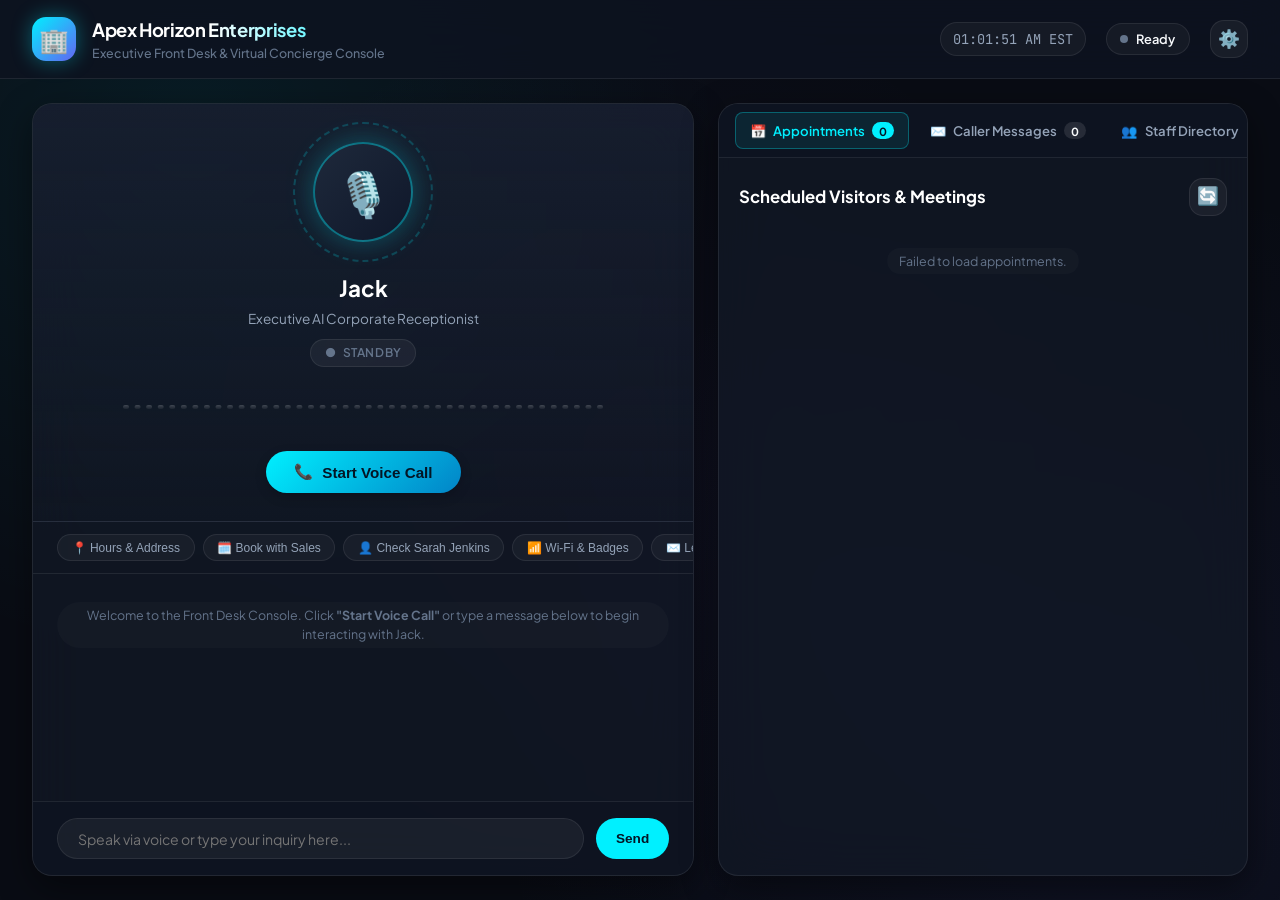
==== static/index.html @ b1a980ed "Updated Aria to Jack" ====
<!DOCTYPE html>
<html lang="en">

<head>
    <meta charset="UTF-8">
    <meta name="viewport" content="width=device-width, initial-scale=1.0">
    <title>Apex Horizon Enterprises — Corporate AI Voice Receptionist</title>
    <link rel="stylesheet" href="/static/css/styles.css">
</head>

<body>
    <!-- Header Navigation -->
    <header class="header-bar">
        <div class="brand-section">
            <div class="brand-logo">🏢</div>
            <div class="brand-text">
                <h1 id="companyHeaderTitle">Apex Horizon Enterprises</h1>
                <p>Executive Front Desk & Virtual Concierge Console</p>
            </div>
        </div>

        <div class="header-status-group">
            <div class="system-clock" id="systemClock">12:00:00 PM EST</div>
            <div class="connection-pill" id="connectionPill">
                <span class="status-dot"></span>
                <span id="connectionText">Ready</span>
            </div>
            <button class="btn-icon" id="openSettingsBtn" title="System Settings">⚙️</button>
        </div>
    </header>

    <!-- Main App Split Layout -->
    <main class="main-container">
        <!-- Left Column: Voice Reception Console -->
        <section class="glass-panel reception-console">
            <div class="console-hero" id="consoleHero">
                <div class="receptionist-avatar-container" id="avatarContainer">
                    <div class="avatar-ring"></div>
                    <div class="avatar-glow"></div>
                    <div class="receptionist-avatar" id="receptionistAvatar">🎙️</div>
                </div>

                <div class="receptionist-identity">
                    <h2 id="receptionistNameDisplay">Jack</h2>
                    <p id="receptionistRoleDisplay">Executive AI Corporate Receptionist</p>
                    <div class="live-badge idle" id="liveBadge">
                        <span>●</span> <span id="badgeText">Standby</span>
                    </div>
                </div>

                <!-- Waveform Canvas -->
                <div class="waveform-container">
                    <canvas id="waveformCanvas" width="480" height="48"></canvas>
                </div>

                <!-- Call Control Buttons -->
                <div class="call-actions-row">
                    <button class="btn-call btn-start-call" id="startCallBtn">
                        <span>📞</span> Start Voice Call
                    </button>
                    <button class="btn-call btn-end-call" id="endCallBtn">
                        <span>🔴</span> End Call
                    </button>
                    <button class="btn-mute" id="muteBtn">
                        <span id="muteIcon">🎤</span> <span id="muteLabel">Mute</span>
                    </button>
                </div>

                <!-- Active Tool Execution Banner -->
                <div class="active-tool-banner" id="activeToolBanner">
                    <div class="tool-spinner"></div>
                    <span id="toolBannerText">Executing tool...</span>
                </div>
            </div>

            <!-- Quick Suggestions Bar -->
            <div class="quick-prompts-bar">
                <button class="prompt-pill" data-prompt="What are your office hours and address?">📍 Hours &
                    Address</button>
                <button class="prompt-pill"
                    data-prompt="I would like to book an appointment with Enterprise Sales tomorrow.">🗓️ Book with
                    Sales</button>
                <button class="prompt-pill" data-prompt="Is Sarah Jenkins available to speak?">👤 Check Sarah
                    Jenkins</button>
                <button class="prompt-pill"
                    data-prompt="What is the guest Wi-Fi password and visitor check-in policy?">📶 Wi-Fi &
                    Badges</button>
                <button class="prompt-pill"
                    data-prompt="Please leave an urgent message for Michael Torres regarding invoice #981.">✉️ Leave
                    Message</button>
            </div>

            <!-- Live Dialogue Transcript Stream -->
            <div class="transcript-feed" id="transcriptFeed">
                <div class="system-notice">
                    Welcome to the Front Desk Console. Click <strong>"Start Voice Call"</strong> or type a message below
                    to begin interacting with Jack.
                </div>
            </div>

            <!-- Chat Input Fallback -->
            <div class="console-input-bar">
                <input type="text" id="chatInput" class="chat-input"
                    placeholder="Speak via voice or type your inquiry here..." autocomplete="off">
                <button class="btn-send" id="sendChatBtn">Send</button>
            </div>
        </section>

        <!-- Right Column: Front Desk Management Suite -->
        <section class="glass-panel office-suite">
            <!-- Suite Navigation Tabs -->
            <nav class="suite-tabs">
                <button class="tab-btn active" data-tab="appointmentsTab">
                    <span>📅</span> Appointments <span class="badge-count" id="apptCountBadge">0</span>
                </button>
                <button class="tab-btn" data-tab="messagesTab">
                    <span>✉️</span> Caller Messages <span class="badge-count" id="msgCountBadge">0</span>
                </button>
                <button class="tab-btn" data-tab="directoryTab">
                    <span>👥</span> Staff Directory
                </button>
                <button class="tab-btn" data-tab="faqTab">
                    <span>🏢</span> Office Info
                </button>
                <button class="tab-btn" data-tab="logsTab">
                    <span>📜</span> Call Logs
                </button>
            </nav>

            <!-- Suite Content Panes -->
            <div class="suite-content">
                <!-- Tab 1: Appointments -->
                <div class="tab-pane active" id="appointmentsTab">
                    <div class="pane-header">
                        <h3>Scheduled Visitors & Meetings</h3>
                        <button class="btn-icon" id="refreshApptsBtn" title="Refresh Appointments">🔄</button>
                    </div>
                    <div class="card-list" id="appointmentsList">
                        <div class="system-notice">Loading upcoming appointments...</div>
                    </div>
                </div>

                <!-- Tab 2: Messages & Inquiries -->
                <div class="tab-pane" id="messagesTab">
                    <div class="pane-header">
                        <h3>Visitor Messages & Voicemails</h3>
                        <button class="btn-icon" id="refreshMsgsBtn" title="Refresh Messages">🔄</button>
                    </div>
                    <div class="card-list" id="messagesList">
                        <div class="system-notice">Loading messages...</div>
                    </div>
                </div>

                <!-- Tab 3: Staff Directory -->
                <div class="tab-pane" id="directoryTab">
                    <div class="pane-header">
                        <h3>Staff Directory</h3>
                        <div class="search-input-wrapper">
                            <span class="search-icon">🔍</span>
                            <input type="text" id="directorySearchInput" class="search-input"
                                placeholder="Search by name, department, or title...">
                        </div>
                    </div>
                    <div class="card-list" id="directoryList">
                        <div class="system-notice">Loading directory...</div>
                    </div>
                </div>

                <!-- Tab 4: Office FAQs & Knowledge -->
                <div class="tab-pane" id="faqTab">
                    <div class="pane-header">
                        <h3>Corporate Knowledge & Policies</h3>
                    </div>
                    <div class="card-list" id="faqList">
                        <div class="system-notice">Loading company knowledge...</div>
                    </div>
                </div>

                <!-- Tab 5: Call Logs -->
                <div class="tab-pane" id="logsTab">
                    <div class="pane-header">
                        <h3>Reception Call History</h3>
                        <button class="btn-icon" id="refreshLogsBtn" title="Refresh Logs">🔄</button>
                    </div>
                    <div class="card-list" id="logsList">
                        <div class="system-notice">No recorded calls yet.</div>
                    </div>
                </div>
            </div>
        </section>
    </main>

    <!-- Settings Modal -->
    <div class="modal-overlay" id="settingsModal">
        <div class="modal-card">
            <div class="modal-header">
                <h3>System & Voice Settings</h3>
                <button class="btn-icon" id="closeSettingsBtn">✕</button>
            </div>
            <div class="modal-body">
                <div class="form-group">
                    <label for="apiKeyInput">Google Gemini API Key</label>
                    <input type="password" id="apiKeyInput" class="form-input"
                        placeholder="Enter your Gemini API key (AIza...)">
                    <p class="form-help">Required for Live Audio & Speech intelligence. Key can also be set in
                        <code>.env</code>.</p>
                </div>

                <div class="form-group">
                    <label for="voiceSelect">Receptionist Voice Persona</label>
                    <select id="voiceSelect" class="form-select">
                        <option value="Aoede">Aoede (Warm, Sophisticated, Poised - Female)</option>
                        <option value="Puck">Puck (Energetic, Friendly, Bright - Male)</option>
                        <option value="Charon">Charon (Calm, Professional, Deep - Male)</option>
                        <option value="Fenrir">Fenrir (Authoritative, Crisp - Male)</option>
                        <option value="Kore">Kore (Gentle, Courteous - Female)</option>
                    </select>
                </div>

                <div class="form-group">
                    <label for="liveModelDisplay">Live API Model</label>
                    <input type="text" id="liveModelDisplay" class="form-input" value="gemini-3.1-flash-live-preview"
                        disabled>
                </div>

                <div class="form-group">
                    <label for="customWsUrlInput">Live WebSocket Audio Backend (Optional)</label>
                    <input type="text" id="customWsUrlInput" class="form-input"
                        placeholder="e.g. wss://your-backend.railway.app/ws/live">
                    <p class="form-help">Optional for Vercel: Provide an external WebSocket URL for full PCM audio
                        streaming, or leave empty for built-in Browser Voice Assistant mode.</p>
                </div>
            </div>
            <div class="modal-footer">
                <button class="btn-secondary" id="cancelSettingsBtn">Cancel</button>
                <button class="btn-primary" id="saveSettingsBtn">Save Settings</button>
            </div>
        </div>
    </div>

    <!-- Toast Notifications -->
    <div class="toast-container" id="toastContainer"></div>

    <!-- Scripts -->
    <script src="/static/js/audio-player.js"></script>
    <script src="/static/js/audio-processor.js"></script>
    <script src="/static/js/app.js"></script>
</body>

</html>
---- static/css/styles.css ----
/* ==========================================================================
   Apex Corporate AI Receptionist - Luxury Executive Design System
   ========================================================================== */

@import url('https://fonts.googleapis.com/css2?family=Plus+Jakarta+Sans:wght@300;400;500;600;700;800&family=JetBrains+Mono:wght@400;500&display=swap');

:root {
    --bg-dark: #090c14;
    --bg-panel: rgba(18, 24, 38, 0.75);
    --bg-panel-solid: #121826;
    --bg-card: rgba(28, 36, 56, 0.55);
    --bg-card-hover: rgba(36, 47, 72, 0.8);
    --border-subtle: rgba(255, 255, 255, 0.08);
    --border-accent: rgba(0, 240, 255, 0.3);
    
    --primary: #00f0ff;
    --primary-glow: rgba(0, 240, 255, 0.35);
    --accent-indigo: #6366f1;
    --accent-violet: #8b5cf6;
    --accent-emerald: #10b981;
    --accent-amber: #f59e0b;
    --accent-rose: #f43f5e;
    
    --text-primary: #f8fafc;
    --text-secondary: #94a3b8;
    --text-muted: #64748b;

    --font-main: 'Plus Jakarta Sans', -apple-system, BlinkMacSystemFont, sans-serif;
    --font-mono: 'JetBrains Mono', monospace;

    --radius-sm: 8px;
    --radius-md: 14px;
    --radius-lg: 20px;
    --radius-full: 9999px;

    --shadow-sm: 0 4px 12px rgba(0, 0, 0, 0.2);
    --shadow-lg: 0 12px 36px rgba(0, 0, 0, 0.45);
    --shadow-glow: 0 0 30px rgba(0, 240, 255, 0.2);
}

*, *::before, *::after {
    box-sizing: border-box;
    margin: 0;
    padding: 0;
}

body {
    font-family: var(--font-main);
    background-color: var(--bg-dark);
    background-image: 
        radial-gradient(circle at 15% 15%, rgba(0, 240, 255, 0.07) 0%, transparent 40%),
        radial-gradient(circle at 85% 85%, rgba(99, 102, 241, 0.07) 0%, transparent 45%),
        radial-gradient(circle at 50% 50%, rgba(139, 92, 246, 0.04) 0%, transparent 60%);
    background-attachment: fixed;
    color: var(--text-primary);
    min-height: 100vh;
    display: flex;
    flex-direction: column;
    overflow-x: hidden;
    line-height: 1.5;
}

/* Scrollbars */
::-webkit-scrollbar {
    width: 6px;
    height: 6px;
}
::-webkit-scrollbar-track {
    background: transparent;
}
::-webkit-scrollbar-thumb {
    background: rgba(255, 255, 255, 0.15);
    border-radius: var(--radius-full);
}
::-webkit-scrollbar-thumb:hover {
    background: rgba(255, 255, 255, 0.3);
}

/* ==========================================================================
   Header Navigation Bar
   ========================================================================== */
.header-bar {
    display: flex;
    justify-content: space-between;
    align-items: center;
    padding: 1rem 2rem;
    background: rgba(14, 19, 32, 0.85);
    backdrop-filter: blur(20px);
    -webkit-backdrop-filter: blur(20px);
    border-bottom: 1px solid var(--border-subtle);
    position: sticky;
    top: 0;
    z-index: 100;
}

.brand-section {
    display: flex;
    align-items: center;
    gap: 1rem;
}

.brand-logo {
    width: 44px;
    height: 44px;
    background: linear-gradient(135deg, #00f0ff 0%, #6366f1 100%);
    border-radius: var(--radius-md);
    display: flex;
    align-items: center;
    justify-content: center;
    font-size: 1.5rem;
    box-shadow: 0 0 20px var(--primary-glow);
}

.brand-text h1 {
    font-size: 1.15rem;
    font-weight: 700;
    letter-spacing: -0.02em;
    background: linear-gradient(90deg, #ffffff 40%, var(--primary) 100%);
    -webkit-background-clip: text;
    -webkit-text-fill-color: transparent;
}

.brand-text p {
    font-size: 0.78rem;
    color: var(--text-muted);
    font-weight: 500;
}

.header-status-group {
    display: flex;
    align-items: center;
    gap: 1.25rem;
}

.system-clock {
    font-family: var(--font-mono);
    font-size: 0.85rem;
    color: var(--text-secondary);
    background: rgba(255, 255, 255, 0.04);
    padding: 0.35rem 0.75rem;
    border-radius: var(--radius-full);
    border: 1px solid var(--border-subtle);
}

.connection-pill {
    display: flex;
    align-items: center;
    gap: 0.5rem;
    font-size: 0.8rem;
    font-weight: 600;
    padding: 0.35rem 0.85rem;
    border-radius: var(--radius-full);
    background: rgba(255, 255, 255, 0.04);
    border: 1px solid var(--border-subtle);
    transition: all 0.3s ease;
}

.connection-pill .status-dot {
    width: 8px;
    height: 8px;
    border-radius: 50%;
    background: var(--text-muted);
}

.connection-pill.online .status-dot {
    background: var(--accent-emerald);
    box-shadow: 0 0 10px var(--accent-emerald);
}

.connection-pill.live-active .status-dot {
    background: var(--primary);
    box-shadow: 0 0 12px var(--primary);
    animation: pulseGlow 1.5s infinite;
}

@keyframes pulseGlow {
    0%, 100% { transform: scale(1); opacity: 1; }
    50% { transform: scale(1.3); opacity: 0.7; }
}

.btn-icon {
    background: rgba(255, 255, 255, 0.05);
    border: 1px solid var(--border-subtle);
    color: var(--text-secondary);
    width: 38px;
    height: 38px;
    border-radius: var(--radius-md);
    cursor: pointer;
    display: flex;
    align-items: center;
    justify-content: center;
    font-size: 1.1rem;
    transition: all 0.2s ease;
}

.btn-icon:hover {
    color: var(--text-primary);
    background: rgba(255, 255, 255, 0.1);
    border-color: var(--primary);
    transform: translateY(-1px);
}

/* ==========================================================================
   Main App Layout
   ========================================================================== */
.main-container {
    flex: 1;
    display: grid;
    grid-template-columns: 1.25fr 1fr;
    gap: 1.5rem;
    padding: 1.5rem 2rem;
    max-width: 1700px;
    margin: 0 auto;
    width: 100%;
    height: calc(100vh - 80px);
}

/* Glass Panels */
.glass-panel {
    background: var(--bg-panel);
    backdrop-filter: blur(24px);
    -webkit-backdrop-filter: blur(24px);
    border: 1px solid var(--border-subtle);
    border-radius: var(--radius-lg);
    display: flex;
    flex-direction: column;
    overflow: hidden;
    box-shadow: var(--shadow-lg);
}

/* ==========================================================================
   Left Console: Voice Hub & Transcript
   ========================================================================== */
.reception-console {
    display: flex;
    flex-direction: column;
    height: 100%;
}

.console-hero {
    padding: 1.75rem 2rem;
    background: linear-gradient(180deg, rgba(28, 36, 56, 0.5) 0%, transparent 100%);
    border-bottom: 1px solid var(--border-subtle);
    display: flex;
    flex-direction: column;
    align-items: center;
    position: relative;
}

/* Receptionist Orb & Wave Visualizer */
.receptionist-avatar-container {
    position: relative;
    width: 120px;
    height: 120px;
    margin-bottom: 1.25rem;
    display: flex;
    align-items: center;
    justify-content: center;
}

.avatar-ring {
    position: absolute;
    inset: -10px;
    border-radius: 50%;
    border: 2px dashed rgba(0, 240, 255, 0.2);
    animation: rotateSlow 25s linear infinite;
    pointer-events: none;
}

.avatar-glow {
    position: absolute;
    inset: -4px;
    border-radius: 50%;
    background: radial-gradient(circle, var(--primary-glow) 0%, transparent 70%);
    filter: blur(8px);
    opacity: 0.5;
    transition: all 0.3s ease;
}

.receptionist-avatar {
    width: 100px;
    height: 100px;
    border-radius: 50%;
    background: linear-gradient(135deg, #1e293b 0%, #0f172a 100%);
    border: 2px solid rgba(0, 240, 255, 0.4);
    display: flex;
    align-items: center;
    justify-content: center;
    font-size: 2.75rem;
    box-shadow: var(--shadow-glow);
    z-index: 2;
    transition: transform 0.3s ease;
}

.active-call .receptionist-avatar {
    border-color: var(--primary);
    box-shadow: 0 0 35px var(--primary-glow);
    animation: orbPulse 2s ease-in-out infinite;
}

@keyframes rotateSlow {
    from { transform: rotate(0deg); }
    to { transform: rotate(360deg); }
}

@keyframes orbPulse {
    0%, 100% { transform: scale(1); }
    50% { transform: scale(1.04); }
}

.receptionist-identity {
    text-align: center;
}

.receptionist-identity h2 {
    font-size: 1.4rem;
    font-weight: 700;
    color: #fff;
    margin-bottom: 0.2rem;
}

.receptionist-identity p {
    font-size: 0.85rem;
    color: var(--text-secondary);
}

.live-badge {
    margin-top: 0.6rem;
    display: inline-flex;
    align-items: center;
    gap: 0.4rem;
    padding: 0.25rem 0.85rem;
    border-radius: var(--radius-full);
    font-size: 0.75rem;
    font-weight: 600;
    text-transform: uppercase;
    letter-spacing: 0.05em;
    background: rgba(255, 255, 255, 0.05);
    border: 1px solid var(--border-subtle);
}

.live-badge.idle { color: var(--text-muted); }
.live-badge.listening { color: var(--primary); border-color: var(--border-accent); background: rgba(0, 240, 255, 0.08); }
.live-badge.speaking { color: var(--accent-emerald); border-color: rgba(16, 185, 129, 0.4); background: rgba(16, 185, 129, 0.08); }
.live-badge.processing { color: var(--accent-amber); border-color: rgba(245, 158, 11, 0.4); background: rgba(245, 158, 11, 0.08); }

/* Waveform Canvas */
.waveform-container {
    width: 100%;
    max-width: 480px;
    height: 48px;
    margin-top: 1rem;
    display: flex;
    align-items: center;
    justify-content: center;
}

#waveformCanvas {
    width: 100%;
    height: 100%;
    border-radius: var(--radius-sm);
}

/* Call Control Buttons */
.call-actions-row {
    display: flex;
    align-items: center;
    gap: 1rem;
    margin-top: 1.25rem;
}

.btn-call {
    display: flex;
    align-items: center;
    gap: 0.6rem;
    padding: 0.75rem 1.75rem;
    border-radius: var(--radius-full);
    font-size: 0.95rem;
    font-weight: 600;
    cursor: pointer;
    border: none;
    transition: all 0.25s cubic-bezier(0.4, 0, 0.2, 1);
    box-shadow: var(--shadow-sm);
}

.btn-start-call {
    background: linear-gradient(135deg, #00f0ff 0%, #0284c7 100%);
    color: #031525;
}

.btn-start-call:hover {
    box-shadow: 0 0 25px rgba(0, 240, 255, 0.6);
    transform: translateY(-2px);
}

.btn-end-call {
    background: linear-gradient(135deg, #f43f5e 0%, #be123c 100%);
    color: #fff;
    display: none;
}

.btn-end-call:hover {
    box-shadow: 0 0 25px rgba(244, 63, 94, 0.6);
    transform: translateY(-2px);
}

.btn-mute {
    background: rgba(255, 255, 255, 0.08);
    color: var(--text-secondary);
    border: 1px solid var(--border-subtle);
    padding: 0.75rem 1.25rem;
    border-radius: var(--radius-full);
    font-size: 0.9rem;
    font-weight: 500;
    cursor: pointer;
    display: none;
    align-items: center;
    gap: 0.5rem;
    transition: all 0.2s ease;
}

.btn-mute:hover {
    background: rgba(255, 255, 255, 0.15);
    color: var(--text-primary);
}

.btn-mute.muted {
    background: rgba(244, 63, 94, 0.2);
    border-color: var(--accent-rose);
    color: var(--accent-rose);
}

/* Tool execution banner */
.active-tool-banner {
    width: 100%;
    margin-top: 1rem;
    padding: 0.5rem 1rem;
    background: rgba(99, 102, 241, 0.15);
    border: 1px solid rgba(99, 102, 241, 0.35);
    border-radius: var(--radius-md);
    display: none;
    align-items: center;
    gap: 0.6rem;
    font-size: 0.82rem;
    color: #c7d2fe;
    animation: fadeIn 0.3s ease;
}

.tool-spinner {
    width: 14px;
    height: 14px;
    border: 2px solid rgba(255, 255, 255, 0.2);
    border-top-color: #00f0ff;
    border-radius: 50%;
    animation: spin 0.8s linear infinite;
}

@keyframes spin {
    to { transform: rotate(360deg); }
}

/* Quick prompt suggestions */
.quick-prompts-bar {
    display: flex;
    gap: 0.5rem;
    overflow-x: auto;
    padding: 0.75rem 1.5rem;
    border-bottom: 1px solid var(--border-subtle);
    scrollbar-width: none;
}
.quick-prompts-bar::-webkit-scrollbar { display: none; }

.prompt-pill {
    white-space: nowrap;
    font-size: 0.75rem;
    font-weight: 500;
    background: rgba(255, 255, 255, 0.04);
    border: 1px solid var(--border-subtle);
    color: var(--text-secondary);
    padding: 0.35rem 0.85rem;
    border-radius: var(--radius-full);
    cursor: pointer;
    transition: all 0.2s ease;
}

.prompt-pill:hover {
    background: rgba(0, 240, 255, 0.1);
    color: var(--primary);
    border-color: var(--border-accent);
}

/* ==========================================================================
   Live Transcript Stream
   ========================================================================== */
.transcript-feed {
    flex: 1;
    overflow-y: auto;
    padding: 1.25rem 1.5rem;
    display: flex;
    flex-direction: column;
    gap: 1rem;
}

.transcript-message {
    display: flex;
    gap: 0.85rem;
    max-width: 85%;
    animation: fadeInMessage 0.25s ease forwards;
}

@keyframes fadeInMessage {
    from { opacity: 0; transform: translateY(6px); }
    to { opacity: 1; transform: translateY(0); }
}

.transcript-message.user {
    align-self: flex-end;
    flex-direction: row-reverse;
}

.transcript-message.model {
    align-self: flex-start;
}

.message-avatar {
    width: 32px;
    height: 32px;
    border-radius: 50%;
    display: flex;
    align-items: center;
    justify-content: center;
    font-size: 0.95rem;
    flex-shrink: 0;
}

.transcript-message.user .message-avatar {
    background: linear-gradient(135deg, #38bdf8 0%, #0284c7 100%);
    color: #fff;
}

.transcript-message.model .message-avatar {
    background: linear-gradient(135deg, #00f0ff 0%, #6366f1 100%);
    color: #031525;
}

.message-bubble {
    padding: 0.75rem 1.1rem;
    border-radius: var(--radius-md);
    font-size: 0.88rem;
    line-height: 1.5;
}

.transcript-message.user .message-bubble {
    background: #0284c7;
    color: #fff;
    border-bottom-right-radius: 4px;
}

.transcript-message.model .message-bubble {
    background: rgba(30, 41, 59, 0.8);
    border: 1px solid var(--border-subtle);
    color: var(--text-primary);
    border-bottom-left-radius: 4px;
}

.system-notice {
    text-align: center;
    font-size: 0.78rem;
    color: var(--text-muted);
    margin: 0.5rem 0;
    padding: 0.25rem 0.75rem;
    background: rgba(255, 255, 255, 0.02);
    border-radius: var(--radius-full);
    align-self: center;
}

/* Chat Input Bar at Bottom */
.console-input-bar {
    padding: 1rem 1.5rem;
    border-top: 1px solid var(--border-subtle);
    display: flex;
    gap: 0.75rem;
    background: rgba(14, 19, 32, 0.6);
}

.chat-input {
    flex: 1;
    background: rgba(255, 255, 255, 0.05);
    border: 1px solid var(--border-subtle);
    border-radius: var(--radius-full);
    padding: 0.65rem 1.25rem;
    font-family: var(--font-main);
    font-size: 0.88rem;
    color: var(--text-primary);
    outline: none;
    transition: border-color 0.2s ease;
}

.chat-input:focus {
    border-color: var(--primary);
}

.btn-send {
    background: var(--primary);
    color: #031525;
    border: none;
    border-radius: var(--radius-full);
    padding: 0 1.25rem;
    font-weight: 600;
    font-size: 0.85rem;
    cursor: pointer;
    transition: all 0.2s ease;
}

.btn-send:hover {
    background: #38bdf8;
    box-shadow: 0 0 15px var(--primary-glow);
}

/* ==========================================================================
   Right Panel: Executive Front Desk Suite
   ========================================================================== */
.office-suite {
    display: flex;
    flex-direction: column;
    height: 100%;
}

/* Tabs Bar */
.suite-tabs {
    display: flex;
    align-items: center;
    padding: 0.5rem 1rem;
    background: rgba(14, 19, 32, 0.75);
    border-bottom: 1px solid var(--border-subtle);
    gap: 0.4rem;
    overflow-x: auto;
    scrollbar-width: none;
}
.suite-tabs::-webkit-scrollbar { display: none; }

.tab-btn {
    background: transparent;
    border: none;
    color: var(--text-secondary);
    padding: 0.6rem 0.9rem;
    font-family: var(--font-main);
    font-size: 0.82rem;
    font-weight: 600;
    cursor: pointer;
    border-radius: var(--radius-sm);
    display: flex;
    align-items: center;
    gap: 0.45rem;
    transition: all 0.2s ease;
    white-space: nowrap;
}

.tab-btn:hover {
    color: var(--text-primary);
    background: rgba(255, 255, 255, 0.04);
}

.tab-btn.active {
    color: var(--primary);
    background: rgba(0, 240, 255, 0.08);
    box-shadow: inset 0 0 0 1px var(--border-accent);
}

.badge-count {
    background: rgba(255, 255, 255, 0.1);
    color: var(--text-primary);
    font-size: 0.7rem;
    padding: 0.1rem 0.45rem;
    border-radius: var(--radius-full);
    font-weight: 700;
}

.tab-btn.active .badge-count {
    background: var(--primary);
    color: #031525;
}

/* Tab Content Areas */
.suite-content {
    flex: 1;
    overflow-y: auto;
    padding: 1.25rem;
}

.tab-pane {
    display: none;
    flex-direction: column;
    gap: 1rem;
    animation: fadeIn 0.2s ease;
}

.tab-pane.active {
    display: flex;
}

@keyframes fadeIn {
    from { opacity: 0; }
    to { opacity: 1; }
}

/* Pane Headers */
.pane-header {
    display: flex;
    justify-content: space-between;
    align-items: center;
    margin-bottom: 0.5rem;
}

.pane-header h3 {
    font-size: 1.05rem;
    font-weight: 700;
    color: #fff;
}

/* Search Box */
.search-input-wrapper {
    position: relative;
    width: 100%;
}

.search-input {
    width: 100%;
    background: rgba(255, 255, 255, 0.04);
    border: 1px solid var(--border-subtle);
    border-radius: var(--radius-md);
    padding: 0.65rem 1rem 0.65rem 2.5rem;
    font-family: var(--font-main);
    font-size: 0.85rem;
    color: var(--text-primary);
    outline: none;
    transition: all 0.2s ease;
}

.search-input:focus {
    border-color: var(--primary);
    background: rgba(255, 255, 255, 0.07);
}

.search-icon {
    position: absolute;
    left: 0.9rem;
    top: 50%;
    transform: translateY(-50%);
    color: var(--text-muted);
    font-size: 0.9rem;
}

/* Card Lists */
.card-list {
    display: flex;
    flex-direction: column;
    gap: 0.75rem;
}

/* Appointment Card */
.appointment-card {
    background: var(--bg-card);
    border: 1px solid var(--border-subtle);
    border-radius: var(--radius-md);
    padding: 1rem;
    display: flex;
    flex-direction: column;
    gap: 0.6rem;
    transition: all 0.2s ease;
}

.appointment-card:hover {
    border-color: var(--border-accent);
    background: var(--bg-card-hover);
    transform: translateY(-1px);
}

.appointment-header {
    display: flex;
    justify-content: space-between;
    align-items: flex-start;
}

.appointment-visitor {
    font-weight: 700;
    font-size: 0.95rem;
    color: #fff;
}

.appointment-time {
    font-family: var(--font-mono);
    font-size: 0.8rem;
    color: var(--primary);
    background: rgba(0, 240, 255, 0.08);
    padding: 0.2rem 0.5rem;
    border-radius: var(--radius-sm);
    font-weight: 600;
}

.appointment-details {
    font-size: 0.82rem;
    color: var(--text-secondary);
}

.appointment-purpose {
    font-size: 0.8rem;
    color: var(--text-muted);
    font-style: italic;
}

.appointment-footer {
    display: flex;
    justify-content: space-between;
    align-items: center;
    border-top: 1px solid var(--border-subtle);
    padding-top: 0.5rem;
    margin-top: 0.2rem;
}

.badge-status {
    font-size: 0.72rem;
    font-weight: 600;
    padding: 0.15rem 0.5rem;
    border-radius: var(--radius-full);
}

.badge-status.confirmed {
    background: rgba(16, 185, 129, 0.15);
    color: var(--accent-emerald);
}

.badge-status.cancelled {
    background: rgba(244, 63, 94, 0.15);
    color: var(--accent-rose);
}

.btn-cancel-appt {
    background: transparent;
    border: none;
    color: var(--accent-rose);
    font-size: 0.75rem;
    cursor: pointer;
    font-weight: 500;
}
.btn-cancel-appt:hover {
    text-decoration: underline;
}

/* Message Card */
.message-card {
    background: var(--bg-card);
    border: 1px solid var(--border-subtle);
    border-radius: var(--radius-md);
    padding: 1rem;
    display: flex;
    flex-direction: column;
    gap: 0.5rem;
    transition: all 0.2s ease;
}

.message-card.unread {
    border-left: 3px solid var(--primary);
}

.message-card.urgent {
    border-left: 3px solid var(--accent-rose);
}

.message-header {
    display: flex;
    justify-content: space-between;
    align-items: center;
}

.message-caller {
    font-weight: 700;
    font-size: 0.92rem;
    color: #fff;
}

.message-recipient {
    font-size: 0.8rem;
    color: var(--primary);
    font-weight: 600;
}

.message-content {
    font-size: 0.85rem;
    color: var(--text-secondary);
    line-height: 1.4;
}

.message-footer {
    display: flex;
    justify-content: space-between;
    align-items: center;
    font-size: 0.75rem;
    color: var(--text-muted);
}

/* Staff Directory Card */
.staff-card {
    background: var(--bg-card);
    border: 1px solid var(--border-subtle);
    border-radius: var(--radius-md);
    padding: 0.9rem;
    display: flex;
    align-items: center;
    justify-content: space-between;
    gap: 0.8rem;
    transition: all 0.2s ease;
}

.staff-card:hover {
    background: var(--bg-card-hover);
    border-color: var(--border-accent);
}

.staff-info h4 {
    font-size: 0.92rem;
    font-weight: 700;
    color: #fff;
}

.staff-info p {
    font-size: 0.78rem;
    color: var(--text-secondary);
}

.staff-contact {
    display: flex;
    flex-direction: column;
    align-items: flex-end;
    gap: 0.25rem;
}

.staff-ext {
    font-family: var(--font-mono);
    font-size: 0.78rem;
    color: var(--primary);
}

.status-badge {
    font-size: 0.72rem;
    font-weight: 600;
    padding: 0.15rem 0.5rem;
    border-radius: var(--radius-full);
}

.status-badge.available {
    background: rgba(16, 185, 129, 0.15);
    color: var(--accent-emerald);
}

.status-badge.meeting {
    background: rgba(245, 158, 11, 0.15);
    color: var(--accent-amber);
}

.status-badge.away {
    background: rgba(244, 63, 94, 0.15);
    color: var(--accent-rose);
}

/* FAQ Item */
.faq-item {
    background: var(--bg-card);
    border: 1px solid var(--border-subtle);
    border-radius: var(--radius-md);
    padding: 0.9rem 1rem;
    margin-bottom: 0.5rem;
}

.faq-title {
    font-size: 0.9rem;
    font-weight: 700;
    color: var(--primary);
    margin-bottom: 0.35rem;
}

.faq-content {
    font-size: 0.82rem;
    color: var(--text-secondary);
    line-height: 1.45;
}

/* ==========================================================================
   Modal Dialog
   ========================================================================== */
.modal-overlay {
    position: fixed;
    inset: 0;
    background: rgba(5, 8, 15, 0.8);
    backdrop-filter: blur(12px);
    display: none;
    align-items: center;
    justify-content: center;
    z-index: 1000;
    padding: 1rem;
}

.modal-overlay.active {
    display: flex;
}

.modal-card {
    background: var(--bg-panel-solid);
    border: 1px solid var(--border-accent);
    border-radius: var(--radius-lg);
    width: 100%;
    max-width: 520px;
    box-shadow: 0 20px 50px rgba(0, 0, 0, 0.8);
    overflow: hidden;
    animation: modalPop 0.25s cubic-bezier(0.4, 0, 0.2, 1);
}

@keyframes modalPop {
    from { opacity: 0; transform: scale(0.95); }
    to { opacity: 1; transform: scale(1); }
}

.modal-header {
    display: flex;
    justify-content: space-between;
    align-items: center;
    padding: 1.25rem 1.5rem;
    border-bottom: 1px solid var(--border-subtle);
}

.modal-header h3 {
    font-size: 1.1rem;
    font-weight: 700;
    color: #fff;
}

.modal-body {
    padding: 1.5rem;
    display: flex;
    flex-direction: column;
    gap: 1.25rem;
}

.form-group {
    display: flex;
    flex-direction: column;
    gap: 0.5rem;
}

.form-group label {
    font-size: 0.82rem;
    font-weight: 600;
    color: var(--text-secondary);
}

.form-input, .form-select {
    background: rgba(255, 255, 255, 0.05);
    border: 1px solid var(--border-subtle);
    border-radius: var(--radius-sm);
    padding: 0.65rem 0.9rem;
    font-family: var(--font-main);
    font-size: 0.88rem;
    color: var(--text-primary);
    outline: none;
}

.form-input:focus, .form-select:focus {
    border-color: var(--primary);
}

.form-help {
    font-size: 0.75rem;
    color: var(--text-muted);
}

.modal-footer {
    display: flex;
    justify-content: flex-end;
    gap: 0.75rem;
    padding: 1rem 1.5rem;
    border-top: 1px solid var(--border-subtle);
    background: rgba(0, 0, 0, 0.2);
}

.btn-secondary {
    background: transparent;
    border: 1px solid var(--border-subtle);
    color: var(--text-secondary);
    padding: 0.6rem 1.2rem;
    border-radius: var(--radius-sm);
    font-size: 0.85rem;
    cursor: pointer;
}

.btn-primary {
    background: var(--primary);
    color: #031525;
    border: none;
    padding: 0.6rem 1.4rem;
    border-radius: var(--radius-sm);
    font-size: 0.85rem;
    font-weight: 600;
    cursor: pointer;
}

/* Toast Notifications */
.toast-container {
    position: fixed;
    bottom: 2rem;
    right: 2rem;
    display: flex;
    flex-direction: column;
    gap: 0.5rem;
    z-index: 2000;
}

.toast {
    background: var(--bg-panel-solid);
    border: 1px solid var(--border-accent);
    color: #fff;
    padding: 0.75rem 1.25rem;
    border-radius: var(--radius-md);
    box-shadow: var(--shadow-lg);
    font-size: 0.85rem;
    display: flex;
    align-items: center;
    gap: 0.6rem;
    animation: toastIn 0.2s ease forwards;
}

@keyframes toastIn {
    from { opacity: 0; transform: translateY(10px); }
    to { opacity: 1; transform: translateY(0); }
}

/* Responsive adjustments */
@media (max-width: 1080px) {
    .main-container {
        grid-template-columns: 1fr;
        height: auto;
    }
    .reception-console {
        min-height: 600px;
    }
    .office-suite {
        min-height: 500px;
    }
}
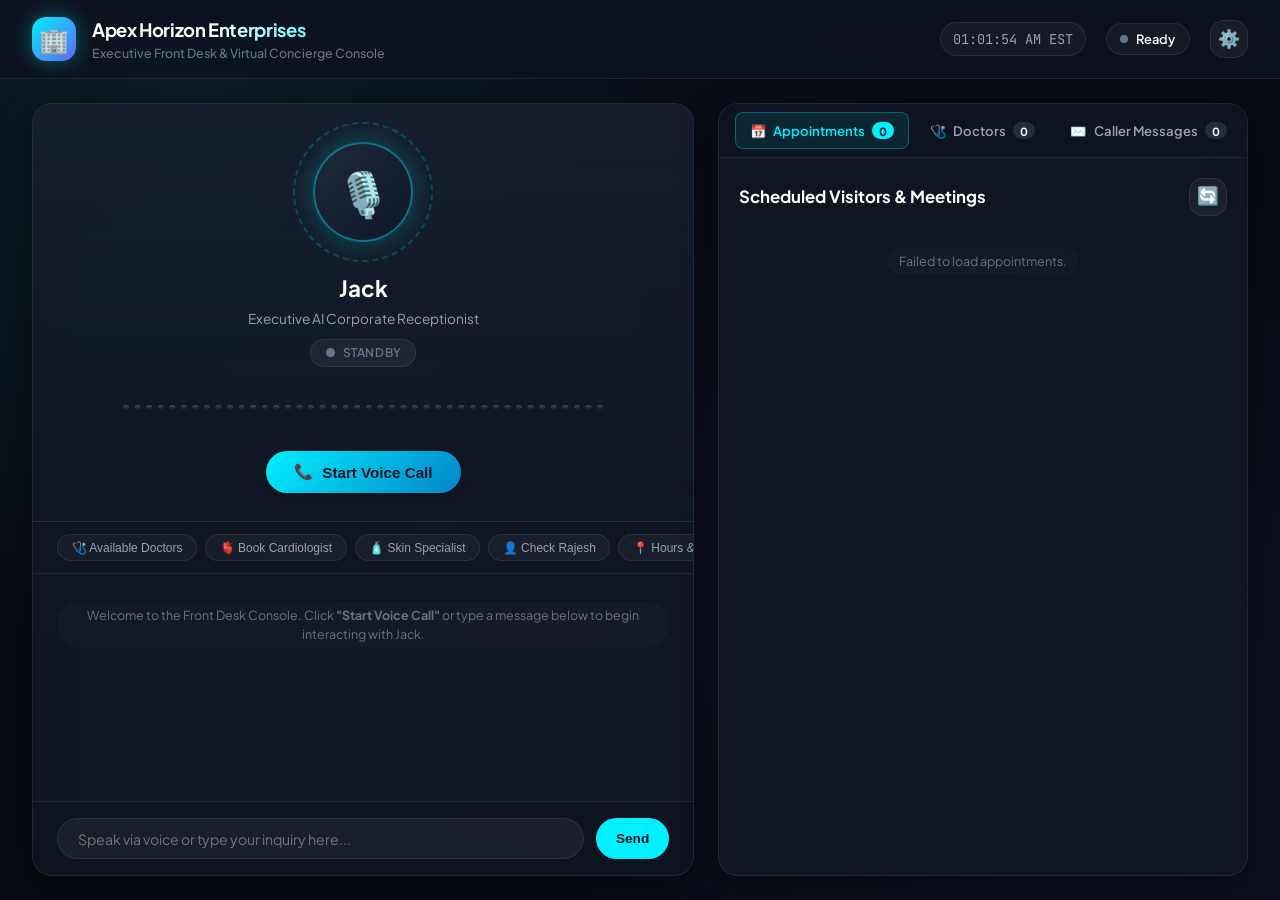
==== commit dd03c10e: "feat: add doctors directory, appointment booking, voice command integration, and Indian profiles" ====
--- a/static/index.html
+++ b/static/index.html
@@ -75,19 +75,12 @@
 
             <!-- Quick Suggestions Bar -->
             <div class="quick-prompts-bar">
-                <button class="prompt-pill" data-prompt="What are your office hours and address?">📍 Hours &
-                    Address</button>
-                <button class="prompt-pill"
-                    data-prompt="I would like to book an appointment with Enterprise Sales tomorrow.">🗓️ Book with
-                    Sales</button>
-                <button class="prompt-pill" data-prompt="Is Sarah Jenkins available to speak?">👤 Check Sarah
-                    Jenkins</button>
-                <button class="prompt-pill"
-                    data-prompt="What is the guest Wi-Fi password and visitor check-in policy?">📶 Wi-Fi &
-                    Badges</button>
-                <button class="prompt-pill"
-                    data-prompt="Please leave an urgent message for Michael Torres regarding invoice #981.">✉️ Leave
-                    Message</button>
+                <button class="prompt-pill" data-prompt="Which doctors are available for appointments today?">🩺 Available Doctors</button>
+                <button class="prompt-pill" data-prompt="Book an appointment with Dr. Arun Prakash Sharma tomorrow at 10:00 AM for Rahul Verma">🫀 Book Cardiologist</button>
+                <button class="prompt-pill" data-prompt="I need to see a dermatologist for a skin checkup. Who is available?">🧴 Skin Specialist</button>
+                <button class="prompt-pill" data-prompt="Is Rajesh Krishnamurthy available for a meeting?">👤 Check Rajesh</button>
+                <button class="prompt-pill" data-prompt="What are your office hours and visitor parking policy?">📍 Hours & Parking</button>
+                <button class="prompt-pill" data-prompt="Please leave an urgent message for Arjun Mehta regarding the security audit.">✉️ Leave Message</button>
             </div>
 
             <!-- Live Dialogue Transcript Stream -->
@@ -113,6 +106,9 @@
                 <button class="tab-btn active" data-tab="appointmentsTab">
                     <span>📅</span> Appointments <span class="badge-count" id="apptCountBadge">0</span>
                 </button>
+                <button class="tab-btn" data-tab="doctorsTab">
+                    <span>🩺</span> Doctors <span class="badge-count" id="doctorCountBadge">0</span>
+                </button>
                 <button class="tab-btn" data-tab="messagesTab">
                     <span>✉️</span> Caller Messages <span class="badge-count" id="msgCountBadge">0</span>
                 </button>
@@ -137,6 +133,27 @@
                     </div>
                     <div class="card-list" id="appointmentsList">
                         <div class="system-notice">Loading upcoming appointments...</div>
+                    </div>
+                </div>
+
+                <!-- Tab 1.5: Doctors Available -->
+                <div class="tab-pane" id="doctorsTab">
+                    <div class="pane-header">
+                        <h3>Doctors Available for Appointments</h3>
+                        <button class="btn-icon" id="refreshDoctorsBtn" title="Refresh Doctors">🔄</button>
+                    </div>
+                    <div class="doctors-filter-bar">
+                        <div class="search-input-wrapper">
+                            <span class="search-icon">🔍</span>
+                            <input type="text" id="doctorSearchInput" class="search-input"
+                                placeholder="Search doctors by name, specialization...">
+                        </div>
+                        <select id="doctorSpecFilter" class="form-select doctor-spec-filter">
+                            <option value="">All Specializations</option>
+                        </select>
+                    </div>
+                    <div class="card-list" id="doctorsList">
+                        <div class="system-notice">Loading doctors directory...</div>
                     </div>
                 </div>
 
@@ -238,6 +255,44 @@
         </div>
     </div>
 
+    <!-- Book Doctor Appointment Modal -->
+    <div class="modal-overlay" id="bookDoctorModal">
+        <div class="modal-card">
+            <div class="modal-header">
+                <h3>📋 Book Doctor Appointment</h3>
+                <button class="btn-icon" id="closeBookDoctorBtn">✕</button>
+            </div>
+            <div class="modal-body">
+                <div class="doctor-booking-info" id="bookingDoctorInfo"></div>
+                <div class="form-group">
+                    <label for="bookPatientName">Patient Name</label>
+                    <input type="text" id="bookPatientName" class="form-input" placeholder="e.g. Rahul Sharma">
+                </div>
+                <div class="form-group">
+                    <label for="bookPatientContact">Contact (Phone / Email)</label>
+                    <input type="text" id="bookPatientContact" class="form-input" placeholder="e.g. +91-98765-43210">
+                </div>
+                <div class="form-group">
+                    <label for="bookApptDate">Appointment Date</label>
+                    <input type="date" id="bookApptDate" class="form-input">
+                </div>
+                <div class="form-group">
+                    <label for="bookApptSlot">Time Slot</label>
+                    <select id="bookApptSlot" class="form-select">
+                    </select>
+                </div>
+                <div class="form-group">
+                    <label for="bookApptPurpose">Purpose / Symptoms</label>
+                    <input type="text" id="bookApptPurpose" class="form-input" placeholder="e.g. Routine health checkup">
+                </div>
+            </div>
+            <div class="modal-footer">
+                <button class="btn-secondary" id="cancelBookDoctorBtn">Cancel</button>
+                <button class="btn-primary" id="confirmBookDoctorBtn">📅 Confirm Booking</button>
+            </div>
+        </div>
+    </div>
+
     <!-- Toast Notifications -->
     <div class="toast-container" id="toastContainer"></div>
 
--- a/static/css/styles.css
+++ b/static/css/styles.css
@@ -1133,6 +1133,282 @@
     to { opacity: 1; transform: translateY(0); }
 }
 
+/* ==========================================================================
+   Doctor Cards & Doctors Tab
+   ========================================================================== */
+.doctors-filter-bar {
+    display: flex;
+    gap: 0.75rem;
+    margin-bottom: 0.75rem;
+    align-items: stretch;
+}
+
+.doctors-filter-bar .search-input-wrapper {
+    flex: 1;
+}
+
+.doctor-spec-filter {
+    min-width: 180px;
+    background: rgba(255, 255, 255, 0.05) !important;
+    border: 1px solid var(--border-subtle) !important;
+    border-radius: var(--radius-md) !important;
+    padding: 0.65rem 0.9rem !important;
+    font-family: var(--font-main) !important;
+    font-size: 0.82rem !important;
+    color: var(--text-primary) !important;
+    cursor: pointer;
+}
+
+.doctor-spec-filter:focus {
+    border-color: var(--primary) !important;
+}
+
+.doctor-card {
+    background: var(--bg-card);
+    border: 1px solid var(--border-subtle);
+    border-radius: var(--radius-md);
+    padding: 1.15rem;
+    display: flex;
+    flex-direction: column;
+    gap: 0.7rem;
+    transition: all 0.3s cubic-bezier(0.4, 0, 0.2, 1);
+    position: relative;
+    overflow: hidden;
+}
+
+.doctor-card::before {
+    content: '';
+    position: absolute;
+    top: 0;
+    left: 0;
+    right: 0;
+    height: 3px;
+    background: linear-gradient(90deg, var(--primary), var(--accent-indigo), var(--accent-violet));
+    opacity: 0;
+    transition: opacity 0.3s ease;
+}
+
+.doctor-card:hover {
+    border-color: var(--border-accent);
+    background: var(--bg-card-hover);
+    transform: translateY(-2px);
+    box-shadow: 0 8px 24px rgba(0, 240, 255, 0.1);
+}
+
+.doctor-card:hover::before {
+    opacity: 1;
+}
+
+.doctor-card-header {
+    display: flex;
+    gap: 0.9rem;
+    align-items: flex-start;
+}
+
+.doctor-avatar {
+    width: 52px;
+    height: 52px;
+    border-radius: var(--radius-md);
+    background: linear-gradient(135deg, rgba(0, 240, 255, 0.15) 0%, rgba(99, 102, 241, 0.15) 100%);
+    border: 1px solid rgba(0, 240, 255, 0.25);
+    display: flex;
+    align-items: center;
+    justify-content: center;
+    font-size: 1.6rem;
+    flex-shrink: 0;
+}
+
+.doctor-header-info {
+    flex: 1;
+    min-width: 0;
+}
+
+.doctor-header-info h4 {
+    font-size: 0.95rem;
+    font-weight: 700;
+    color: #fff;
+    margin-bottom: 0.15rem;
+    white-space: nowrap;
+    overflow: hidden;
+    text-overflow: ellipsis;
+}
+
+.doctor-specialization {
+    display: inline-flex;
+    align-items: center;
+    gap: 0.35rem;
+    font-size: 0.75rem;
+    font-weight: 600;
+    padding: 0.15rem 0.55rem;
+    border-radius: var(--radius-full);
+    background: rgba(99, 102, 241, 0.15);
+    color: #a5b4fc;
+    border: 1px solid rgba(99, 102, 241, 0.25);
+}
+
+.doctor-qualification {
+    font-size: 0.73rem;
+    color: var(--text-muted);
+    margin-top: 0.25rem;
+}
+
+.doctor-header-status {
+    display: flex;
+    flex-direction: column;
+    align-items: flex-end;
+    gap: 0.3rem;
+}
+
+.doctor-rating {
+    display: flex;
+    align-items: center;
+    gap: 0.3rem;
+    font-size: 0.78rem;
+    font-weight: 600;
+    color: var(--accent-amber);
+}
+
+.doctor-rating .stars {
+    letter-spacing: -1px;
+}
+
+.doctor-reviews {
+    font-size: 0.68rem;
+    color: var(--text-muted);
+}
+
+.doctor-body {
+    display: flex;
+    flex-direction: column;
+    gap: 0.5rem;
+}
+
+.doctor-bio {
+    font-size: 0.8rem;
+    color: var(--text-secondary);
+    line-height: 1.45;
+    display: -webkit-box;
+    -webkit-line-clamp: 2;
+    -webkit-box-orient: vertical;
+    overflow: hidden;
+}
+
+.doctor-meta-row {
+    display: flex;
+    flex-wrap: wrap;
+    gap: 0.5rem;
+    align-items: center;
+}
+
+.doctor-meta-chip {
+    display: inline-flex;
+    align-items: center;
+    gap: 0.3rem;
+    font-size: 0.72rem;
+    font-weight: 500;
+    padding: 0.2rem 0.55rem;
+    border-radius: var(--radius-full);
+    background: rgba(255, 255, 255, 0.04);
+    border: 1px solid var(--border-subtle);
+    color: var(--text-secondary);
+}
+
+.doctor-meta-chip .chip-icon {
+    font-size: 0.7rem;
+}
+
+.doctor-meta-chip.fee {
+    color: var(--accent-emerald);
+    background: rgba(16, 185, 129, 0.08);
+    border-color: rgba(16, 185, 129, 0.2);
+    font-weight: 600;
+}
+
+.doctor-meta-chip.experience {
+    color: var(--accent-amber);
+    background: rgba(245, 158, 11, 0.08);
+    border-color: rgba(245, 158, 11, 0.2);
+}
+
+.doctor-footer {
+    display: flex;
+    justify-content: space-between;
+    align-items: center;
+    border-top: 1px solid var(--border-subtle);
+    padding-top: 0.65rem;
+    margin-top: 0.15rem;
+}
+
+.doctor-availability {
+    font-size: 0.73rem;
+    color: var(--text-muted);
+}
+
+.doctor-availability strong {
+    color: var(--text-secondary);
+}
+
+.btn-book-doctor {
+    display: inline-flex;
+    align-items: center;
+    gap: 0.4rem;
+    background: linear-gradient(135deg, var(--primary) 0%, var(--accent-indigo) 100%);
+    color: #031525;
+    border: none;
+    padding: 0.45rem 1rem;
+    border-radius: var(--radius-full);
+    font-size: 0.78rem;
+    font-weight: 700;
+    cursor: pointer;
+    transition: all 0.25s cubic-bezier(0.4, 0, 0.2, 1);
+    box-shadow: 0 2px 8px rgba(0, 240, 255, 0.2);
+}
+
+.btn-book-doctor:hover {
+    transform: translateY(-1px);
+    box-shadow: 0 4px 16px rgba(0, 240, 255, 0.4);
+}
+
+.btn-book-doctor:disabled {
+    opacity: 0.5;
+    cursor: not-allowed;
+    transform: none;
+    box-shadow: none;
+}
+
+/* Doctor Booking Info in Modal */
+.doctor-booking-info {
+    background: rgba(0, 240, 255, 0.06);
+    border: 1px solid rgba(0, 240, 255, 0.15);
+    border-radius: var(--radius-md);
+    padding: 0.85rem 1rem;
+    display: flex;
+    align-items: center;
+    gap: 0.85rem;
+    margin-bottom: 0.25rem;
+}
+
+.doctor-booking-info .booking-doc-avatar {
+    font-size: 1.8rem;
+}
+
+.doctor-booking-info .booking-doc-details h4 {
+    font-size: 0.92rem;
+    font-weight: 700;
+    color: #fff;
+}
+
+.doctor-booking-info .booking-doc-details p {
+    font-size: 0.78rem;
+    color: var(--primary);
+    font-weight: 500;
+}
+
+.doctor-booking-info .booking-doc-details span {
+    font-size: 0.72rem;
+    color: var(--text-muted);
+}
+
 /* Responsive adjustments */
 @media (max-width: 1080px) {
     .main-container {
@@ -1145,4 +1421,7 @@
     .office-suite {
         min-height: 500px;
     }
-}
+    .doctors-filter-bar {
+        flex-direction: column;
+    }
+}
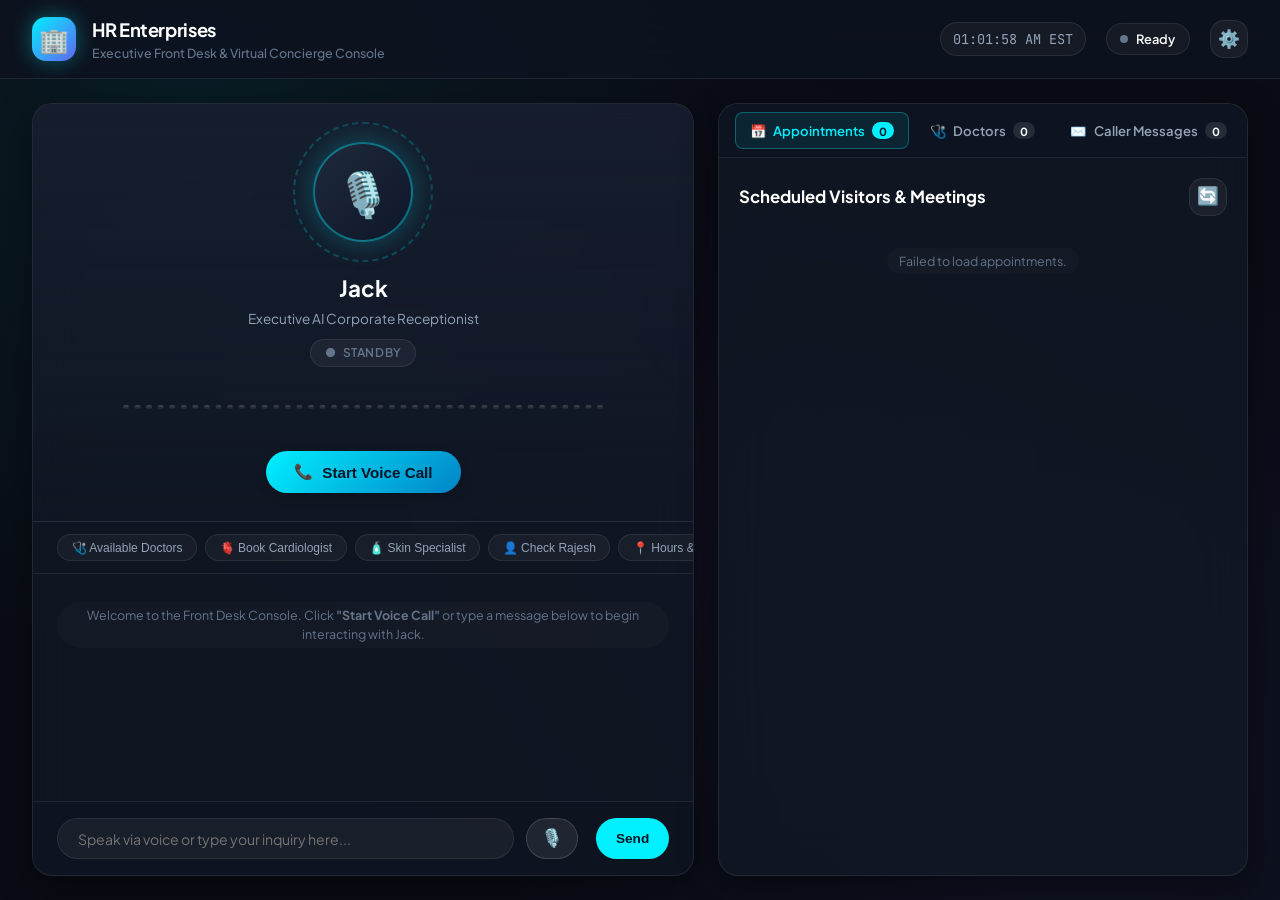
==== commit e413af3e: "feat: rename company to HR Enterprises and enhance Jack voice receptionist capabilities" ====
--- a/static/index.html
+++ b/static/index.html
@@ -4,7 +4,7 @@
 <head>
     <meta charset="UTF-8">
     <meta name="viewport" content="width=device-width, initial-scale=1.0">
-    <title>Apex Horizon Enterprises — Corporate AI Voice Receptionist</title>
+    <title>HR Enterprises — Corporate AI Voice Receptionist</title>
     <link rel="stylesheet" href="/static/css/styles.css">
 </head>
 
@@ -14,7 +14,7 @@
         <div class="brand-section">
             <div class="brand-logo">🏢</div>
             <div class="brand-text">
-                <h1 id="companyHeaderTitle">Apex Horizon Enterprises</h1>
+                <h1 id="companyHeaderTitle">HR Enterprises</h1>
                 <p>Executive Front Desk & Virtual Concierge Console</p>
             </div>
         </div>
@@ -95,6 +95,7 @@
             <div class="console-input-bar">
                 <input type="text" id="chatInput" class="chat-input"
                     placeholder="Speak via voice or type your inquiry here..." autocomplete="off">
+                <button class="btn-send" id="micVoiceBtn" title="Speak via Microphone" style="background: rgba(255, 255, 255, 0.08); border: 1px solid rgba(255, 255, 255, 0.15); margin-right: 6px; padding: 0 14px; font-size: 1.1rem; display: flex; align-items: center; justify-content: center;">🎙️</button>
                 <button class="btn-send" id="sendChatBtn">Send</button>
             </div>
         </section>
--- a/static/css/styles.css
+++ b/static/css/styles.css
@@ -1,5 +1,5 @@
 /* ==========================================================================
-   Apex Corporate AI Receptionist - Luxury Executive Design System
+   HR Enterprises Corporate AI Receptionist - Luxury Executive Design System
    ========================================================================== */
 
 @import url('https://fonts.googleapis.com/css2?family=Plus+Jakarta+Sans:wght@300;400;500;600;700;800&family=JetBrains+Mono:wght@400;500&display=swap');
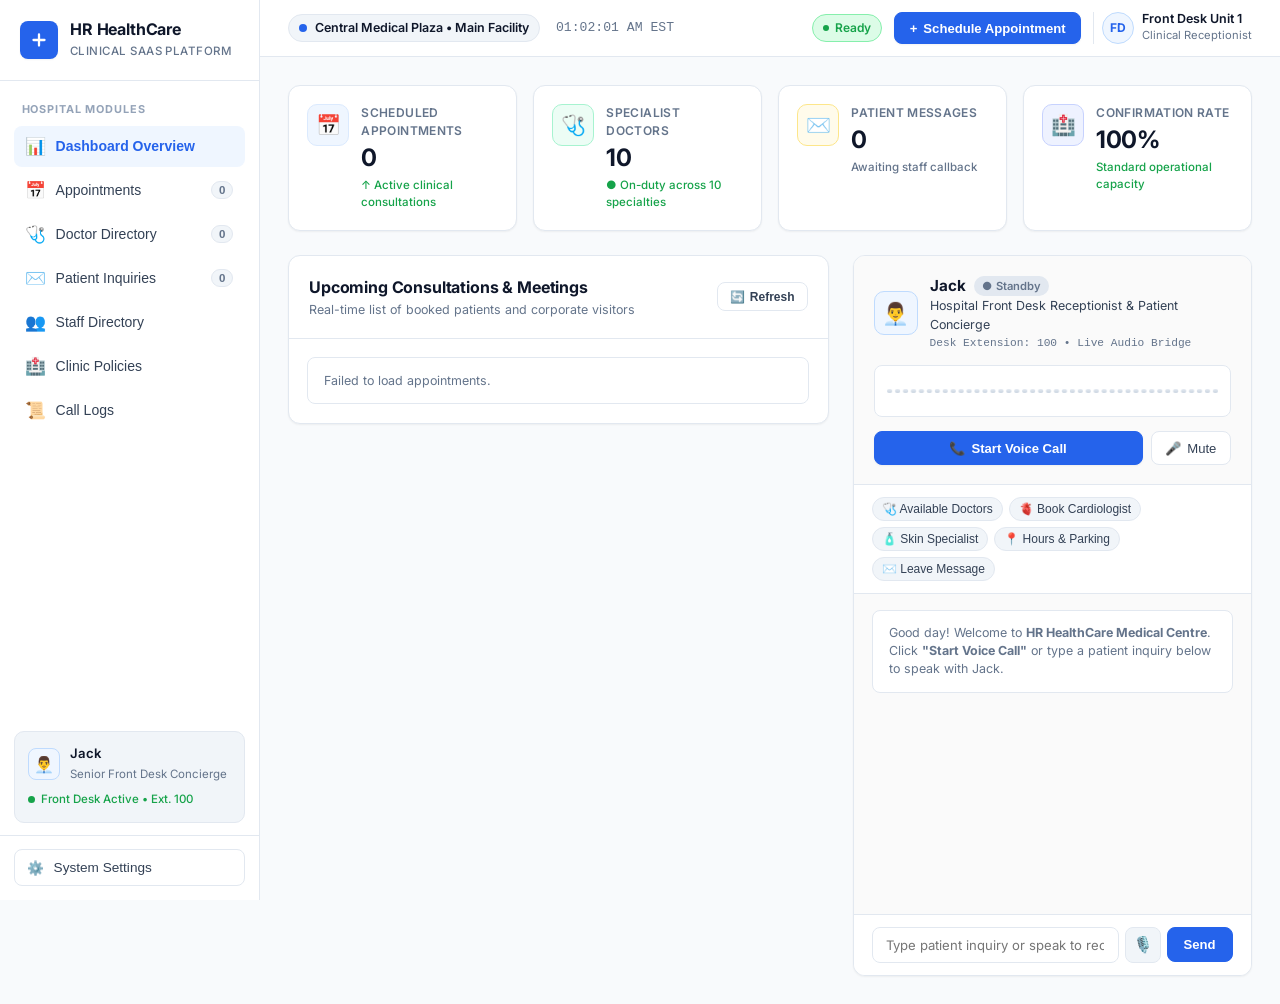
==== commit e66e510d: "Redesign UI into healthcare SaaS platform and fix async function calling for search_doctors" ====
--- a/static/index.html
+++ b/static/index.html
@@ -4,215 +4,440 @@
 <head>
     <meta charset="UTF-8">
     <meta name="viewport" content="width=device-width, initial-scale=1.0">
-    <title>HR Enterprises — Corporate AI Voice Receptionist</title>
+    <title>HR HealthCare — Clinical Management & AI Receptionist Platform</title>
+    <link rel="preconnect" href="https://fonts.googleapis.com">
+    <link rel="preconnect" href="https://fonts.gstatic.com" crossorigin>
+    <link href="https://fonts.googleapis.com/css2?family=Inter:wght@300;400;500;600;700&display=swap" rel="stylesheet">
     <link rel="stylesheet" href="/static/css/styles.css">
 </head>
 
-<body>
-    <!-- Header Navigation -->
-    <header class="header-bar">
-        <div class="brand-section">
-            <div class="brand-logo">🏢</div>
-            <div class="brand-text">
-                <h1 id="companyHeaderTitle">HR Enterprises</h1>
-                <p>Executive Front Desk & Virtual Concierge Console</p>
-            </div>
+<body class="healthcare-app">
+    <div class="app-layout">
+        <!-- Sidebar Navigation -->
+        <aside class="app-sidebar">
+            <!-- Brand Section -->
+            <div class="sidebar-brand">
+                <div class="hospital-logo">
+                    <svg width="22" height="22" viewBox="0 0 24 24" fill="none" stroke="currentColor" stroke-width="2.5" stroke-linecap="round" stroke-linejoin="round">
+                        <path d="M12 6v12m-6-6h12" />
+                    </svg>
+                </div>
+                <div class="brand-info">
+                    <h2 id="companyHeaderTitle">HR HealthCare</h2>
+                    <span class="brand-tagline">Clinical SaaS Platform</span>
+                </div>
+            </div>
+
+            <!-- Navigation Links -->
+            <div class="sidebar-nav-group">
+                <span class="nav-section-title">HOSPITAL MODULES</span>
+                <nav class="sidebar-nav">
+                    <button class="tab-btn active" data-tab="overviewTab">
+                        <span class="nav-icon">📊</span>
+                        <span class="nav-label">Dashboard Overview</span>
+                    </button>
+                    <button class="tab-btn" data-tab="appointmentsTab">
+                        <span class="nav-icon">📅</span>
+                        <span class="nav-label">Appointments</span>
+                        <span class="badge-count" id="apptCountBadge">0</span>
+                    </button>
+                    <button class="tab-btn" data-tab="doctorsTab">
+                        <span class="nav-icon">🩺</span>
+                        <span class="nav-label">Doctor Directory</span>
+                        <span class="badge-count" id="doctorCountBadge">0</span>
+                    </button>
+                    <button class="tab-btn" data-tab="messagesTab">
+                        <span class="nav-icon">✉️</span>
+                        <span class="nav-label">Patient Inquiries</span>
+                        <span class="badge-count" id="msgCountBadge">0</span>
+                    </button>
+                    <button class="tab-btn" data-tab="directoryTab">
+                        <span class="nav-icon">👥</span>
+                        <span class="nav-label">Staff Directory</span>
+                    </button>
+                    <button class="tab-btn" data-tab="faqTab">
+                        <span class="nav-icon">🏥</span>
+                        <span class="nav-label">Clinic Policies</span>
+                    </button>
+                    <button class="tab-btn" data-tab="logsTab">
+                        <span class="nav-icon">📜</span>
+                        <span class="nav-label">Call Logs</span>
+                    </button>
+                </nav>
+            </div>
+
+            <!-- Assistant Status Card in Sidebar -->
+            <div class="sidebar-assistant-card">
+                <div class="assistant-header">
+                    <div class="assistant-avatar-sm">👨‍💼</div>
+                    <div class="assistant-meta">
+                        <strong id="receptionistNameDisplay">Jack</strong>
+                        <span>Senior Front Desk Concierge</span>
+                    </div>
+                </div>
+                <div class="assistant-status-row">
+                    <span class="status-indicator-dot"></span>
+                    <span>Front Desk Active • Ext. 100</span>
+                </div>
+            </div>
+
+            <!-- Sidebar Footer -->
+            <div class="sidebar-footer">
+                <button class="btn-sidebar-settings" id="openSettingsBtn">
+                    <span class="nav-icon">⚙️</span>
+                    <span>System Settings</span>
+                </button>
+            </div>
+        </aside>
+
+        <!-- Main Workspace -->
+        <div class="app-workspace">
+            <!-- Top App Bar -->
+            <header class="workspace-header">
+                <div class="header-left">
+                    <div class="facility-badge">
+                        <span class="facility-dot"></span>
+                        <span class="facility-name">Central Medical Plaza • Main Facility</span>
+                    </div>
+                    <div class="system-clock-display" id="systemClock">12:00:00 PM EST</div>
+                </div>
+
+                <div class="header-right">
+                    <div class="connection-pill" id="connectionPill">
+                        <span class="status-dot"></span>
+                        <span id="connectionText">Ready</span>
+                    </div>
+                    <button class="btn-schedule-action" id="headerNewApptBtn">
+                        <span>+</span> Schedule Appointment
+                    </button>
+                    <div class="user-profile-pill">
+                        <div class="user-avatar">FD</div>
+                        <div class="user-info">
+                            <span class="user-name">Front Desk Unit 1</span>
+                            <span class="user-role">Clinical Receptionist</span>
+                        </div>
+                    </div>
+                </div>
+            </header>
+
+            <!-- Main Content Panes -->
+            <main class="workspace-body">
+                <!-- TAB 1: Overview Dashboard -->
+                <div class="tab-pane active" id="overviewTab">
+                    <!-- KPI Statistics Grid -->
+                    <div class="kpi-grid">
+                        <div class="kpi-card">
+                            <div class="kpi-icon-wrap bg-blue-light">
+                                <span class="kpi-icon">📅</span>
+                            </div>
+                            <div class="kpi-content">
+                                <span class="kpi-label">Scheduled Appointments</span>
+                                <h3 class="kpi-value" id="kpiTotalAppts">0</h3>
+                                <span class="kpi-trend text-green">↑ Active clinical consultations</span>
+                            </div>
+                        </div>
+                        <div class="kpi-card">
+                            <div class="kpi-icon-wrap bg-emerald-light">
+                                <span class="kpi-icon">🩺</span>
+                            </div>
+                            <div class="kpi-content">
+                                <span class="kpi-label">Specialist Doctors</span>
+                                <h3 class="kpi-value" id="kpiTotalDoctors">10</h3>
+                                <span class="kpi-trend text-green">● On-duty across 10 specialties</span>
+                            </div>
+                        </div>
+                        <div class="kpi-card">
+                            <div class="kpi-icon-wrap bg-amber-light">
+                                <span class="kpi-icon">✉️</span>
+                            </div>
+                            <div class="kpi-content">
+                                <span class="kpi-label">Patient Messages</span>
+                                <h3 class="kpi-value" id="kpiTotalMessages">0</h3>
+                                <span class="kpi-trend text-muted">Awaiting staff callback</span>
+                            </div>
+                        </div>
+                        <div class="kpi-card">
+                            <div class="kpi-icon-wrap bg-indigo-light">
+                                <span class="kpi-icon">🏥</span>
+                            </div>
+                            <div class="kpi-content">
+                                <span class="kpi-label">Confirmation Rate</span>
+                                <h3 class="kpi-value" id="kpiConfirmationRate">100%</h3>
+                                <span class="kpi-trend text-green">Standard operational capacity</span>
+                            </div>
+                        </div>
+                    </div>
+
+                    <!-- Split Overview Layout -->
+                    <div class="overview-split-layout">
+                        <!-- Left: Clinical Feed -->
+                        <div class="clinical-overview-panel">
+                            <div class="panel-card">
+                                <div class="panel-card-header">
+                                    <div class="header-titles">
+                                        <h3>Upcoming Consultations & Meetings</h3>
+                                        <p>Real-time list of booked patients and corporate visitors</p>
+                                    </div>
+                                    <div class="header-actions">
+                                        <button class="btn-refresh" id="refreshApptsBtn" title="Refresh Appointments">
+                                            <span>🔄</span> Refresh
+                                        </button>
+                                    </div>
+                                </div>
+                                <div class="card-list" id="appointmentsList">
+                                    <div class="system-notice">Loading upcoming appointments...</div>
+                                </div>
+                            </div>
+                        </div>
+
+                        <!-- Right: AI Front Desk Station -->
+                        <div class="reception-station-panel">
+                            <div class="reception-station-card">
+                                <div class="receptionist-hero" id="consoleHero">
+                                    <div class="receptionist-profile-row">
+                                        <div class="receptionist-avatar-badge" id="avatarContainer">
+                                            <div class="receptionist-avatar" id="receptionistAvatar">👨‍💼</div>
+                                        </div>
+                                        <div class="receptionist-details">
+                                            <div class="receptionist-name-row">
+                                                <h4>Jack</h4>
+                                                <div class="live-badge idle" id="liveBadge">
+                                                    <span>●</span> <span id="badgeText">Standby</span>
+                                                </div>
+                                            </div>
+                                            <p id="receptionistRoleDisplay">Hospital Front Desk Receptionist & Patient Concierge</p>
+                                            <span class="receptionist-ext">Desk Extension: 100 • Live Audio Bridge</span>
+                                        </div>
+                                    </div>
+
+                                    <!-- Waveform Canvas -->
+                                    <div class="waveform-container">
+                                        <canvas id="waveformCanvas" width="380" height="40"></canvas>
+                                    </div>
+
+                                    <!-- Call Action Buttons -->
+                                    <div class="call-actions-row">
+                                        <button class="btn-call btn-start-call" id="startCallBtn">
+                                            <span>📞</span> Start Voice Call
+                                        </button>
+                                        <button class="btn-call btn-end-call" id="endCallBtn">
+                                            <span>🔴</span> End Call
+                                        </button>
+                                        <button class="btn-mute" id="muteBtn">
+                                            <span id="muteIcon">🎤</span> <span id="muteLabel">Mute</span>
+                                        </button>
+                                    </div>
+
+                                    <!-- Active Tool Banner -->
+                                    <div class="active-tool-banner" id="activeToolBanner">
+                                        <div class="tool-spinner"></div>
+                                        <span id="toolBannerText">Executing clinical lookup...</span>
+                                    </div>
+                                </div>
+
+                                <!-- Quick Clinical Prompts -->
+                                <div class="quick-prompts-bar">
+                                    <button class="prompt-pill" data-prompt="Which doctors are available for appointments today?">🩺 Available Doctors</button>
+                                    <button class="prompt-pill" data-prompt="Book an appointment with Dr. Arun Prakash Sharma tomorrow at 10:00 AM for Rahul Verma">🫀 Book Cardiologist</button>
+                                    <button class="prompt-pill" data-prompt="I need to see a dermatologist for a skin checkup. Who is available?">🧴 Skin Specialist</button>
+                                    <button class="prompt-pill" data-prompt="What are your clinic hours and visitor parking policy?">📍 Hours & Parking</button>
+                                    <button class="prompt-pill" data-prompt="Please leave an urgent message for Dr. Ananya Sharma regarding advisory board follow-up.">✉️ Leave Message</button>
+                                </div>
+
+                                <!-- Transcript Feed -->
+                                <div class="transcript-feed" id="transcriptFeed">
+                                    <div class="system-notice">
+                                        Good day! Welcome to <strong>HR HealthCare Medical Centre</strong>. Click <strong>"Start Voice Call"</strong> or type a patient inquiry below to speak with Jack.
+                                    </div>
+                                </div>
+
+                                <!-- Console Input Bar -->
+                                <div class="console-input-bar">
+                                    <input type="text" id="chatInput" class="chat-input"
+                                        placeholder="Type patient inquiry or speak to reception..." autocomplete="off">
+                                    <button class="btn-mic" id="micVoiceBtn" title="Speak via Microphone">🎙️</button>
+                                    <button class="btn-send" id="sendChatBtn">Send</button>
+                                </div>
+                            </div>
+                        </div>
+                    </div>
+                </div>
+
+                <!-- TAB 2: Appointments Dedicated View -->
+                <div class="tab-pane" id="appointmentsTab">
+                    <div class="panel-card">
+                        <div class="pane-header">
+                            <div>
+                                <h3>Patient Appointments Hub</h3>
+                                <p style="font-size: 0.78rem; color: var(--text-muted); margin-top: 2px;">
+                                    View and manage scheduled clinical visits, consultations, and meetings
+                                </p>
+                            </div>
+                            <button class="btn-refresh" id="refreshApptsBtn2" title="Refresh Appointments" onclick="window.loadAppointments && window.loadAppointments()">
+                                <span>🔄</span> Refresh
+                            </button>
+                        </div>
+                        <div class="card-list" id="appointmentsListTab">
+                            <!-- Populated or synced with appointmentsList -->
+                        </div>
+                    </div>
+                </div>
+
+                <!-- TAB 3: Doctors Directory View -->
+                <div class="tab-pane" id="doctorsTab">
+                    <div class="panel-card">
+                        <div class="pane-header">
+                            <div>
+                                <h3>Specialist Doctors Directory</h3>
+                                <p style="font-size: 0.78rem; color: var(--text-muted); margin-top: 2px;">
+                                    Browse active specialists, consultation fees, ratings, and open consultation hours
+                                </p>
+                            </div>
+                            <button class="btn-refresh" id="refreshDoctorsBtn" title="Refresh Doctors">
+                                <span>🔄</span> Refresh
+                            </button>
+                        </div>
+                        <div class="doctors-filter-bar">
+                            <div class="search-input-wrapper">
+                                <span class="search-icon">🔍</span>
+                                <input type="text" id="doctorSearchInput" class="search-input"
+                                    placeholder="Search by doctor name, medical problem, or symptom (e.g. chest pain, skin, Dr. Arun)...">
+                            </div>
+                            <select id="doctorSpecFilter" class="doctor-spec-filter">
+                                <option value="">All Specializations</option>
+                            </select>
+                        </div>
+                        <div class="card-list" id="doctorsList">
+                            <div class="system-notice">Loading doctors directory...</div>
+                        </div>
+                    </div>
+                </div>
+
+                <!-- TAB 4: Patient Messages View -->
+                <div class="tab-pane" id="messagesTab">
+                    <div class="panel-card">
+                        <div class="pane-header">
+                            <div>
+                                <h3>Patient Inquiries & Caller Messages</h3>
+                                <p style="font-size: 0.78rem; color: var(--text-muted); margin-top: 2px;">
+                                    Voicemails and callback requests logged by the AI receptionist
+                                </p>
+                            </div>
+                            <button class="btn-refresh" id="refreshMsgsBtn" title="Refresh Messages">
+                                <span>🔄</span> Refresh
+                            </button>
+                        </div>
+                        <div class="card-list" id="messagesList">
+                            <div class="system-notice">Loading patient messages...</div>
+                        </div>
+                    </div>
+                </div>
+
+                <!-- TAB 5: Staff Directory View -->
+                <div class="tab-pane" id="directoryTab">
+                    <div class="panel-card">
+                        <div class="pane-header">
+                            <div>
+                                <h3>Corporate & Clinical Staff Directory</h3>
+                                <p style="font-size: 0.78rem; color: var(--text-muted); margin-top: 2px;">
+                                    Internal employee extensions, titles, and live office availability
+                                </p>
+                            </div>
+                            <div class="search-input-wrapper" style="max-width: 280px;">
+                                <span class="search-icon">🔍</span>
+                                <input type="text" id="directorySearchInput" class="search-input"
+                                    placeholder="Search staff, department...">
+                            </div>
+                        </div>
+                        <div class="card-list" id="directoryList">
+                            <div class="system-notice">Loading staff directory...</div>
+                        </div>
+                    </div>
+                </div>
+
+                <!-- TAB 6: Clinic Policies & FAQs View -->
+                <div class="tab-pane" id="faqTab">
+                    <div class="panel-card">
+                        <div class="pane-header">
+                            <div>
+                                <h3>Facility Guidelines & Corporate Policies</h3>
+                                <p style="font-size: 0.78rem; color: var(--text-muted); margin-top: 2px;">
+                                    Pre-loaded clinical knowledge base referenced natively by the receptionist
+                                </p>
+                            </div>
+                        </div>
+                        <div class="card-list" id="faqList">
+                            <div class="system-notice">Loading facility guidelines...</div>
+                        </div>
+                    </div>
+                </div>
+
+                <!-- TAB 7: Call Logs View -->
+                <div class="tab-pane" id="logsTab">
+                    <div class="panel-card">
+                        <div class="pane-header">
+                            <div>
+                                <h3>Reception Call History & Transcripts</h3>
+                                <p style="font-size: 0.78rem; color: var(--text-muted); margin-top: 2px;">
+                                    Audit trail of visitor voice calls, session durations, and tool execution summaries
+                                </p>
+                            </div>
+                            <button class="btn-refresh" id="refreshLogsBtn" title="Refresh Logs">
+                                <span>🔄</span> Refresh
+                            </button>
+                        </div>
+                        <div class="card-list" id="logsList">
+                            <div class="system-notice">No recorded calls yet.</div>
+                        </div>
+                    </div>
+                </div>
+            </main>
         </div>
-
-        <div class="header-status-group">
-            <div class="system-clock" id="systemClock">12:00:00 PM EST</div>
-            <div class="connection-pill" id="connectionPill">
-                <span class="status-dot"></span>
-                <span id="connectionText">Ready</span>
-            </div>
-            <button class="btn-icon" id="openSettingsBtn" title="System Settings">⚙️</button>
+    </div>
+
+    <!-- Doctor Booking Modal -->
+    <div class="modal-overlay" id="bookDoctorModal">
+        <div class="modal-card">
+            <div class="modal-header">
+                <h3>📋 Schedule Doctor Appointment</h3>
+                <button class="btn-icon" id="closeBookDoctorBtn">✕</button>
+            </div>
+            <div class="modal-body">
+                <div class="doctor-booking-info" id="bookingDoctorInfo"></div>
+                <div class="form-group">
+                    <label for="bookPatientName">Patient Full Name</label>
+                    <input type="text" id="bookPatientName" class="form-input" placeholder="e.g. Rahul Verma">
+                </div>
+                <div class="form-group">
+                    <label for="bookPatientContact">Contact (Phone / Email)</label>
+                    <input type="text" id="bookPatientContact" class="form-input" placeholder="e.g. +91-98765-43210">
+                </div>
+                <div class="form-group">
+                    <label for="bookApptDate">Consultation Date</label>
+                    <input type="date" id="bookApptDate" class="form-input">
+                </div>
+                <div class="form-group">
+                    <label for="bookApptSlot">Select Time Slot</label>
+                    <select id="bookApptSlot" class="form-select">
+                    </select>
+                </div>
+                <div class="form-group">
+                    <label for="bookApptPurpose">Chief Complaint / Symptoms</label>
+                    <input type="text" id="bookApptPurpose" class="form-input" placeholder="e.g. Routine checkup or chest pain evaluation">
+                </div>
+            </div>
+            <div class="modal-footer">
+                <button class="btn-secondary" id="cancelBookDoctorBtn">Cancel</button>
+                <button class="btn-primary" id="confirmBookDoctorBtn">Confirm Appointment</button>
+            </div>
         </div>
-    </header>
-
-    <!-- Main App Split Layout -->
-    <main class="main-container">
-        <!-- Left Column: Voice Reception Console -->
-        <section class="glass-panel reception-console">
-            <div class="console-hero" id="consoleHero">
-                <div class="receptionist-avatar-container" id="avatarContainer">
-                    <div class="avatar-ring"></div>
-                    <div class="avatar-glow"></div>
-                    <div class="receptionist-avatar" id="receptionistAvatar">🎙️</div>
-                </div>
-
-                <div class="receptionist-identity">
-                    <h2 id="receptionistNameDisplay">Jack</h2>
-                    <p id="receptionistRoleDisplay">Executive AI Corporate Receptionist</p>
-                    <div class="live-badge idle" id="liveBadge">
-                        <span>●</span> <span id="badgeText">Standby</span>
-                    </div>
-                </div>
-
-                <!-- Waveform Canvas -->
-                <div class="waveform-container">
-                    <canvas id="waveformCanvas" width="480" height="48"></canvas>
-                </div>
-
-                <!-- Call Control Buttons -->
-                <div class="call-actions-row">
-                    <button class="btn-call btn-start-call" id="startCallBtn">
-                        <span>📞</span> Start Voice Call
-                    </button>
-                    <button class="btn-call btn-end-call" id="endCallBtn">
-                        <span>🔴</span> End Call
-                    </button>
-                    <button class="btn-mute" id="muteBtn">
-                        <span id="muteIcon">🎤</span> <span id="muteLabel">Mute</span>
-                    </button>
-                </div>
-
-                <!-- Active Tool Execution Banner -->
-                <div class="active-tool-banner" id="activeToolBanner">
-                    <div class="tool-spinner"></div>
-                    <span id="toolBannerText">Executing tool...</span>
-                </div>
-            </div>
-
-            <!-- Quick Suggestions Bar -->
-            <div class="quick-prompts-bar">
-                <button class="prompt-pill" data-prompt="Which doctors are available for appointments today?">🩺 Available Doctors</button>
-                <button class="prompt-pill" data-prompt="Book an appointment with Dr. Arun Prakash Sharma tomorrow at 10:00 AM for Rahul Verma">🫀 Book Cardiologist</button>
-                <button class="prompt-pill" data-prompt="I need to see a dermatologist for a skin checkup. Who is available?">🧴 Skin Specialist</button>
-                <button class="prompt-pill" data-prompt="Is Rajesh Krishnamurthy available for a meeting?">👤 Check Rajesh</button>
-                <button class="prompt-pill" data-prompt="What are your office hours and visitor parking policy?">📍 Hours & Parking</button>
-                <button class="prompt-pill" data-prompt="Please leave an urgent message for Arjun Mehta regarding the security audit.">✉️ Leave Message</button>
-            </div>
-
-            <!-- Live Dialogue Transcript Stream -->
-            <div class="transcript-feed" id="transcriptFeed">
-                <div class="system-notice">
-                    Welcome to the Front Desk Console. Click <strong>"Start Voice Call"</strong> or type a message below
-                    to begin interacting with Jack.
-                </div>
-            </div>
-
-            <!-- Chat Input Fallback -->
-            <div class="console-input-bar">
-                <input type="text" id="chatInput" class="chat-input"
-                    placeholder="Speak via voice or type your inquiry here..." autocomplete="off">
-                <button class="btn-send" id="micVoiceBtn" title="Speak via Microphone" style="background: rgba(255, 255, 255, 0.08); border: 1px solid rgba(255, 255, 255, 0.15); margin-right: 6px; padding: 0 14px; font-size: 1.1rem; display: flex; align-items: center; justify-content: center;">🎙️</button>
-                <button class="btn-send" id="sendChatBtn">Send</button>
-            </div>
-        </section>
-
-        <!-- Right Column: Front Desk Management Suite -->
-        <section class="glass-panel office-suite">
-            <!-- Suite Navigation Tabs -->
-            <nav class="suite-tabs">
-                <button class="tab-btn active" data-tab="appointmentsTab">
-                    <span>📅</span> Appointments <span class="badge-count" id="apptCountBadge">0</span>
-                </button>
-                <button class="tab-btn" data-tab="doctorsTab">
-                    <span>🩺</span> Doctors <span class="badge-count" id="doctorCountBadge">0</span>
-                </button>
-                <button class="tab-btn" data-tab="messagesTab">
-                    <span>✉️</span> Caller Messages <span class="badge-count" id="msgCountBadge">0</span>
-                </button>
-                <button class="tab-btn" data-tab="directoryTab">
-                    <span>👥</span> Staff Directory
-                </button>
-                <button class="tab-btn" data-tab="faqTab">
-                    <span>🏢</span> Office Info
-                </button>
-                <button class="tab-btn" data-tab="logsTab">
-                    <span>📜</span> Call Logs
-                </button>
-            </nav>
-
-            <!-- Suite Content Panes -->
-            <div class="suite-content">
-                <!-- Tab 1: Appointments -->
-                <div class="tab-pane active" id="appointmentsTab">
-                    <div class="pane-header">
-                        <h3>Scheduled Visitors & Meetings</h3>
-                        <button class="btn-icon" id="refreshApptsBtn" title="Refresh Appointments">🔄</button>
-                    </div>
-                    <div class="card-list" id="appointmentsList">
-                        <div class="system-notice">Loading upcoming appointments...</div>
-                    </div>
-                </div>
-
-                <!-- Tab 1.5: Doctors Available -->
-                <div class="tab-pane" id="doctorsTab">
-                    <div class="pane-header">
-                        <h3>Doctors Available for Appointments</h3>
-                        <button class="btn-icon" id="refreshDoctorsBtn" title="Refresh Doctors">🔄</button>
-                    </div>
-                    <div class="doctors-filter-bar">
-                        <div class="search-input-wrapper">
-                            <span class="search-icon">🔍</span>
-                            <input type="text" id="doctorSearchInput" class="search-input"
-                                placeholder="Search doctors by name, specialization...">
-                        </div>
-                        <select id="doctorSpecFilter" class="form-select doctor-spec-filter">
-                            <option value="">All Specializations</option>
-                        </select>
-                    </div>
-                    <div class="card-list" id="doctorsList">
-                        <div class="system-notice">Loading doctors directory...</div>
-                    </div>
-                </div>
-
-                <!-- Tab 2: Messages & Inquiries -->
-                <div class="tab-pane" id="messagesTab">
-                    <div class="pane-header">
-                        <h3>Visitor Messages & Voicemails</h3>
-                        <button class="btn-icon" id="refreshMsgsBtn" title="Refresh Messages">🔄</button>
-                    </div>
-                    <div class="card-list" id="messagesList">
-                        <div class="system-notice">Loading messages...</div>
-                    </div>
-                </div>
-
-                <!-- Tab 3: Staff Directory -->
-                <div class="tab-pane" id="directoryTab">
-                    <div class="pane-header">
-                        <h3>Staff Directory</h3>
-                        <div class="search-input-wrapper">
-                            <span class="search-icon">🔍</span>
-                            <input type="text" id="directorySearchInput" class="search-input"
-                                placeholder="Search by name, department, or title...">
-                        </div>
-                    </div>
-                    <div class="card-list" id="directoryList">
-                        <div class="system-notice">Loading directory...</div>
-                    </div>
-                </div>
-
-                <!-- Tab 4: Office FAQs & Knowledge -->
-                <div class="tab-pane" id="faqTab">
-                    <div class="pane-header">
-                        <h3>Corporate Knowledge & Policies</h3>
-                    </div>
-                    <div class="card-list" id="faqList">
-                        <div class="system-notice">Loading company knowledge...</div>
-                    </div>
-                </div>
-
-                <!-- Tab 5: Call Logs -->
-                <div class="tab-pane" id="logsTab">
-                    <div class="pane-header">
-                        <h3>Reception Call History</h3>
-                        <button class="btn-icon" id="refreshLogsBtn" title="Refresh Logs">🔄</button>
-                    </div>
-                    <div class="card-list" id="logsList">
-                        <div class="system-notice">No recorded calls yet.</div>
-                    </div>
-                </div>
-            </div>
-        </section>
-    </main>
+    </div>
 
     <!-- Settings Modal -->
     <div class="modal-overlay" id="settingsModal">
         <div class="modal-card">
             <div class="modal-header">
-                <h3>System & Voice Settings</h3>
+                <h3>⚙️ Hospital System & AI Voice Settings</h3>
                 <button class="btn-icon" id="closeSettingsBtn">✕</button>
             </div>
             <div class="modal-body">
@@ -220,8 +445,7 @@
                     <label for="apiKeyInput">Google Gemini API Key</label>
                     <input type="password" id="apiKeyInput" class="form-input"
                         placeholder="Enter your Gemini API key (AIza...)">
-                    <p class="form-help">Required for Live Audio & Speech intelligence. Key can also be set in
-                        <code>.env</code>.</p>
+                    <p class="form-help">Powers Live Audio & Speech streaming. Can also be set in <code>.env</code>.</p>
                 </div>
 
                 <div class="form-group">
@@ -236,17 +460,16 @@
                 </div>
 
                 <div class="form-group">
-                    <label for="liveModelDisplay">Live API Model</label>
+                    <label for="liveModelDisplay">Gemini Live Model</label>
                     <input type="text" id="liveModelDisplay" class="form-input" value="gemini-3.1-flash-live-preview"
                         disabled>
                 </div>
 
                 <div class="form-group">
-                    <label for="customWsUrlInput">Live WebSocket Audio Backend (Optional)</label>
+                    <label for="customWsUrlInput">External WebSocket Gateway (Optional)</label>
                     <input type="text" id="customWsUrlInput" class="form-input"
-                        placeholder="e.g. wss://your-backend.railway.app/ws/live">
-                    <p class="form-help">Optional for Vercel: Provide an external WebSocket URL for full PCM audio
-                        streaming, or leave empty for built-in Browser Voice Assistant mode.</p>
+                        placeholder="e.g. wss://your-domain.com/ws/live">
+                    <p class="form-help">Optional: Leave blank for standard local/cloud WebSocket endpoint.</p>
                 </div>
             </div>
             <div class="modal-footer">
@@ -256,45 +479,7 @@
         </div>
     </div>
 
-    <!-- Book Doctor Appointment Modal -->
-    <div class="modal-overlay" id="bookDoctorModal">
-        <div class="modal-card">
-            <div class="modal-header">
-                <h3>📋 Book Doctor Appointment</h3>
-                <button class="btn-icon" id="closeBookDoctorBtn">✕</button>
-            </div>
-            <div class="modal-body">
-                <div class="doctor-booking-info" id="bookingDoctorInfo"></div>
-                <div class="form-group">
-                    <label for="bookPatientName">Patient Name</label>
-                    <input type="text" id="bookPatientName" class="form-input" placeholder="e.g. Rahul Sharma">
-                </div>
-                <div class="form-group">
-                    <label for="bookPatientContact">Contact (Phone / Email)</label>
-                    <input type="text" id="bookPatientContact" class="form-input" placeholder="e.g. +91-98765-43210">
-                </div>
-                <div class="form-group">
-                    <label for="bookApptDate">Appointment Date</label>
-                    <input type="date" id="bookApptDate" class="form-input">
-                </div>
-                <div class="form-group">
-                    <label for="bookApptSlot">Time Slot</label>
-                    <select id="bookApptSlot" class="form-select">
-                    </select>
-                </div>
-                <div class="form-group">
-                    <label for="bookApptPurpose">Purpose / Symptoms</label>
-                    <input type="text" id="bookApptPurpose" class="form-input" placeholder="e.g. Routine health checkup">
-                </div>
-            </div>
-            <div class="modal-footer">
-                <button class="btn-secondary" id="cancelBookDoctorBtn">Cancel</button>
-                <button class="btn-primary" id="confirmBookDoctorBtn">📅 Confirm Booking</button>
-            </div>
-        </div>
-    </div>
-
-    <!-- Toast Notifications -->
+    <!-- Toast Notifications Container -->
     <div class="toast-container" id="toastContainer"></div>
 
     <!-- Scripts -->
@@ -303,4 +488,4 @@
     <script src="/static/js/app.js"></script>
 </body>
 
-</html>+</html>
--- a/static/css/styles.css
+++ b/static/css/styles.css
@@ -1,41 +1,61 @@
 /* ==========================================================================
-   HR Enterprises Corporate AI Receptionist - Luxury Executive Design System
+   HR HealthCare — Production-Grade Hospital Management & Clinical Reception System
+   Visual Style: Clean Medical SaaS | Inter Font | Medical Blue (#2563EB) | Light Theme
    ========================================================================== */
 
-@import url('https://fonts.googleapis.com/css2?family=Plus+Jakarta+Sans:wght@300;400;500;600;700;800&family=JetBrains+Mono:wght@400;500&display=swap');
-
 :root {
-    --bg-dark: #090c14;
-    --bg-panel: rgba(18, 24, 38, 0.75);
-    --bg-panel-solid: #121826;
-    --bg-card: rgba(28, 36, 56, 0.55);
-    --bg-card-hover: rgba(36, 47, 72, 0.8);
-    --border-subtle: rgba(255, 255, 255, 0.08);
-    --border-accent: rgba(0, 240, 255, 0.3);
+    /* Color Palette - Light Clinical SaaS */
+    --bg-page: #F8FAFC;          /* Slate 50 */
+    --bg-surface: #FFFFFF;       /* Pure White */
+    --bg-subtle: #F1F5F9;        /* Slate 100 */
+    --bg-muted: #E2E8F0;         /* Slate 200 */
     
-    --primary: #00f0ff;
-    --primary-glow: rgba(0, 240, 255, 0.35);
-    --accent-indigo: #6366f1;
-    --accent-violet: #8b5cf6;
-    --accent-emerald: #10b981;
-    --accent-amber: #f59e0b;
-    --accent-rose: #f43f5e;
-    
-    --text-primary: #f8fafc;
-    --text-secondary: #94a3b8;
-    --text-muted: #64748b;
-
-    --font-main: 'Plus Jakarta Sans', -apple-system, BlinkMacSystemFont, sans-serif;
-    --font-mono: 'JetBrains Mono', monospace;
-
-    --radius-sm: 8px;
-    --radius-md: 14px;
-    --radius-lg: 20px;
+    /* Primary Medical Blue */
+    --primary: #2563EB;          /* Blue 600 */
+    --primary-hover: #1D4ED8;    /* Blue 700 */
+    --primary-light: #EFF6FF;    /* Blue 50 */
+    --primary-border: #BFDBFE;   /* Blue 200 */
+    --primary-text: #1D4ED8;     /* Blue 700 */
+
+    /* Slate Typography */
+    --text-heading: #0F172A;     /* Slate 900 */
+    --text-body: #334155;        /* Slate 700 */
+    --text-muted: #64748B;       /* Slate 500 */
+    --text-subtle: #94A3B8;      /* Slate 400 */
+
+    /* Clinical Status Indicators */
+    --status-avail-text: #16A34A; /* Green 600 */
+    --status-avail-bg: #DCFCE7;   /* Green 100 */
+    --status-avail-border: #86EFAC; /* Green 300 */
+
+    --status-busy-text: #D97706;  /* Amber 600 */
+    --status-busy-bg: #FEF3C7;    /* Amber 100 */
+    --status-busy-border: #FDE68A;/* Amber 200 */
+
+    --status-urgent-text: #DC2626;/* Red 600 */
+    --status-urgent-bg: #FEE2E2;  /* Red 100 */
+    --status-urgent-border: #FCA5A5; /* Red 300 */
+
+    /* Borders & Dividers */
+    --border-color: #E2E8F0;     /* Slate 200 */
+    --border-light: #F1F5F9;     /* Slate 100 */
+
+    /* Typography */
+    --font-family: 'Inter', -apple-system, BlinkMacSystemFont, 'Segoe UI', Roboto, Helvetica, Arial, sans-serif;
+    --font-mono: 'JetBrains Mono', ui-monospace, SFMono-Regular, Menlo, Monaco, Consolas, monospace;
+
+    /* Metrics & Radius */
+    --radius-sm: 6px;
+    --radius-md: 8px;
+    --radius-lg: 10px;
+    --radius-xl: 12px;
     --radius-full: 9999px;
 
-    --shadow-sm: 0 4px 12px rgba(0, 0, 0, 0.2);
-    --shadow-lg: 0 12px 36px rgba(0, 0, 0, 0.45);
-    --shadow-glow: 0 0 30px rgba(0, 240, 255, 0.2);
+    /* Minimal Shadows */
+    --shadow-xs: 0 1px 2px 0 rgba(0, 0, 0, 0.05);
+    --shadow-sm: 0 1px 3px 0 rgba(0, 0, 0, 0.08), 0 1px 2px -1px rgba(0, 0, 0, 0.06);
+    --shadow-md: 0 4px 6px -1px rgba(0, 0, 0, 0.07), 0 2px 4px -2px rgba(0, 0, 0, 0.05);
+    --shadow-lg: 0 10px 15px -3px rgba(0, 0, 0, 0.08), 0 4px 6px -4px rgba(0, 0, 0, 0.04);
 }
 
 *, *::before, *::after {
@@ -44,23 +64,22 @@
     padding: 0;
 }
 
-body {
-    font-family: var(--font-main);
-    background-color: var(--bg-dark);
-    background-image: 
-        radial-gradient(circle at 15% 15%, rgba(0, 240, 255, 0.07) 0%, transparent 40%),
-        radial-gradient(circle at 85% 85%, rgba(99, 102, 241, 0.07) 0%, transparent 45%),
-        radial-gradient(circle at 50% 50%, rgba(139, 92, 246, 0.04) 0%, transparent 60%);
-    background-attachment: fixed;
-    color: var(--text-primary);
-    min-height: 100vh;
-    display: flex;
-    flex-direction: column;
+html, body {
+    height: 100%;
+}
+
+body.healthcare-app {
+    font-family: var(--font-family);
+    background-color: var(--bg-page);
+    color: var(--text-body);
+    font-size: 14px;
+    line-height: 1.5;
+    -webkit-font-smoothing: antialiased;
+    -moz-osx-font-smoothing: grayscale;
     overflow-x: hidden;
-    line-height: 1.5;
-}
-
-/* Scrollbars */
+}
+
+/* Custom Clean Scrollbar */
 ::-webkit-scrollbar {
     width: 6px;
     height: 6px;
@@ -69,388 +88,776 @@
     background: transparent;
 }
 ::-webkit-scrollbar-thumb {
-    background: rgba(255, 255, 255, 0.15);
+    background: #CBD5E1;
     border-radius: var(--radius-full);
 }
 ::-webkit-scrollbar-thumb:hover {
-    background: rgba(255, 255, 255, 0.3);
+    background: #94A3B8;
 }
 
 /* ==========================================================================
-   Header Navigation Bar
+   App Layout (Sidebar + Workspace)
    ========================================================================== */
-.header-bar {
-    display: flex;
-    justify-content: space-between;
-    align-items: center;
-    padding: 1rem 2rem;
-    background: rgba(14, 19, 32, 0.85);
-    backdrop-filter: blur(20px);
-    -webkit-backdrop-filter: blur(20px);
-    border-bottom: 1px solid var(--border-subtle);
+.app-layout {
+    display: flex;
+    min-height: 100vh;
+    width: 100%;
+}
+
+/* ==========================================================================
+   Sidebar Navigation
+   ========================================================================== */
+.app-sidebar {
+    width: 260px;
+    background-color: var(--bg-surface);
+    border-right: 1px solid var(--border-color);
+    display: flex;
+    flex-direction: column;
+    flex-shrink: 0;
     position: sticky;
     top: 0;
-    z-index: 100;
-}
-
-.brand-section {
-    display: flex;
-    align-items: center;
-    gap: 1rem;
-}
-
-.brand-logo {
-    width: 44px;
-    height: 44px;
-    background: linear-gradient(135deg, #00f0ff 0%, #6366f1 100%);
+    height: 100vh;
+    z-index: 50;
+}
+
+/* Brand Section */
+.sidebar-brand {
+    display: flex;
+    align-items: center;
+    gap: 12px;
+    padding: 1.25rem 1.25rem;
+    border-bottom: 1px solid var(--border-color);
+}
+
+.hospital-logo {
+    width: 38px;
+    height: 38px;
+    background-color: var(--primary);
+    color: #FFFFFF;
     border-radius: var(--radius-md);
     display: flex;
     align-items: center;
     justify-content: center;
-    font-size: 1.5rem;
-    box-shadow: 0 0 20px var(--primary-glow);
-}
-
-.brand-text h1 {
-    font-size: 1.15rem;
+    flex-shrink: 0;
+    box-shadow: var(--shadow-xs);
+}
+
+.brand-info h2 {
+    font-size: 1rem;
     font-weight: 700;
-    letter-spacing: -0.02em;
-    background: linear-gradient(90deg, #ffffff 40%, var(--primary) 100%);
-    -webkit-background-clip: text;
-    -webkit-text-fill-color: transparent;
-}
-
-.brand-text p {
-    font-size: 0.78rem;
-    color: var(--text-muted);
+    color: var(--text-heading);
+    letter-spacing: -0.01em;
+    line-height: 1.2;
+}
+
+.brand-tagline {
+    font-size: 0.72rem;
     font-weight: 500;
-}
-
-.header-status-group {
-    display: flex;
-    align-items: center;
-    gap: 1.25rem;
-}
-
-.system-clock {
-    font-family: var(--font-mono);
+    color: var(--text-muted);
+    text-transform: uppercase;
+    letter-spacing: 0.04em;
+}
+
+/* Sidebar Nav Items */
+.sidebar-nav-group {
+    padding: 1.25rem 0.85rem;
+    flex: 1;
+    overflow-y: auto;
+}
+
+.nav-section-title {
+    display: block;
+    font-size: 0.68rem;
+    font-weight: 700;
+    color: var(--text-subtle);
+    letter-spacing: 0.08em;
+    padding: 0 0.5rem 0.5rem 0.5rem;
+}
+
+.sidebar-nav {
+    display: flex;
+    flex-direction: column;
+    gap: 3px;
+}
+
+.tab-btn {
+    display: flex;
+    align-items: center;
+    gap: 10px;
+    width: 100%;
+    padding: 0.625rem 0.75rem;
+    border: none;
+    background: transparent;
+    border-radius: var(--radius-md);
+    color: var(--text-body);
+    font-size: 0.875rem;
+    font-weight: 500;
+    cursor: pointer;
+    transition: background-color 0.15s ease, color 0.15s ease;
+    text-align: left;
+    position: relative;
+}
+
+.tab-btn:hover {
+    background-color: var(--bg-subtle);
+    color: var(--text-heading);
+}
+
+.tab-btn.active {
+    background-color: var(--primary-light);
+    color: var(--primary);
+    font-weight: 600;
+}
+
+.tab-btn.active .nav-icon {
+    filter: none;
+}
+
+.tab-btn .nav-icon {
+    font-size: 1.05rem;
+    width: 20px;
+    display: inline-flex;
+    justify-content: center;
+    flex-shrink: 0;
+}
+
+.tab-btn .nav-label {
+    flex: 1;
+}
+
+.badge-count {
+    background-color: var(--bg-subtle);
+    color: var(--text-muted);
+    font-size: 0.72rem;
+    font-weight: 600;
+    padding: 2px 7px;
+    border-radius: var(--radius-full);
+    border: 1px solid var(--border-color);
+}
+
+.tab-btn.active .badge-count {
+    background-color: var(--primary);
+    color: #FFFFFF;
+    border-color: var(--primary);
+}
+
+/* Sidebar Assistant Widget */
+.sidebar-assistant-card {
+    margin: 0.75rem 0.85rem;
+    padding: 0.85rem;
+    background-color: var(--bg-subtle);
+    border: 1px solid var(--border-color);
+    border-radius: var(--radius-lg);
+}
+
+.assistant-header {
+    display: flex;
+    align-items: center;
+    gap: 10px;
+    margin-bottom: 0.5rem;
+}
+
+.assistant-avatar-sm {
+    width: 32px;
+    height: 32px;
+    background-color: var(--primary-light);
+    border: 1px solid var(--primary-border);
+    color: var(--primary);
+    border-radius: var(--radius-md);
+    display: flex;
+    align-items: center;
+    justify-content: center;
+    font-size: 1rem;
+}
+
+.assistant-meta strong {
+    display: block;
+    font-size: 0.82rem;
+    font-weight: 600;
+    color: var(--text-heading);
+    line-height: 1.2;
+}
+
+.assistant-meta span {
+    font-size: 0.72rem;
+    color: var(--text-muted);
+}
+
+.assistant-status-row {
+    display: flex;
+    align-items: center;
+    gap: 6px;
+    font-size: 0.72rem;
+    font-weight: 500;
+    color: var(--status-avail-text);
+}
+
+.status-indicator-dot {
+    width: 7px;
+    height: 7px;
+    border-radius: 50%;
+    background-color: var(--status-avail-text);
+}
+
+/* Sidebar Footer */
+.sidebar-footer {
+    padding: 0.85rem;
+    border-top: 1px solid var(--border-color);
+}
+
+.btn-sidebar-settings {
+    display: flex;
+    align-items: center;
+    gap: 10px;
+    width: 100%;
+    padding: 0.6rem 0.75rem;
+    border: 1px solid var(--border-color);
+    background-color: var(--bg-surface);
+    border-radius: var(--radius-md);
+    color: var(--text-body);
     font-size: 0.85rem;
-    color: var(--text-secondary);
-    background: rgba(255, 255, 255, 0.04);
-    padding: 0.35rem 0.75rem;
+    font-weight: 500;
+    cursor: pointer;
+    transition: background-color 0.15s ease, border-color 0.15s ease;
+}
+
+.btn-sidebar-settings:hover {
+    background-color: var(--bg-subtle);
+    border-color: #CBD5E1;
+    color: var(--text-heading);
+}
+
+/* ==========================================================================
+   Workspace Layout (Top Bar + Main Views)
+   ========================================================================== */
+.app-workspace {
+    flex: 1;
+    display: flex;
+    flex-direction: column;
+    min-width: 0;
+    background-color: var(--bg-page);
+}
+
+/* Top App Bar */
+.workspace-header {
+    background-color: var(--bg-surface);
+    border-bottom: 1px solid var(--border-color);
+    padding: 0.75rem 1.75rem;
+    display: flex;
+    justify-content: space-between;
+    align-items: center;
+    position: sticky;
+    top: 0;
+    z-index: 40;
+}
+
+.header-left {
+    display: flex;
+    align-items: center;
+    gap: 16px;
+}
+
+.facility-badge {
+    display: inline-flex;
+    align-items: center;
+    gap: 8px;
+    background-color: var(--bg-subtle);
+    border: 1px solid var(--border-color);
+    padding: 4px 10px;
     border-radius: var(--radius-full);
-    border: 1px solid var(--border-subtle);
-}
-
-.connection-pill {
-    display: flex;
-    align-items: center;
-    gap: 0.5rem;
-    font-size: 0.8rem;
-    font-weight: 600;
-    padding: 0.35rem 0.85rem;
-    border-radius: var(--radius-full);
-    background: rgba(255, 255, 255, 0.04);
-    border: 1px solid var(--border-subtle);
-    transition: all 0.3s ease;
-}
-
-.connection-pill .status-dot {
+}
+
+.facility-dot {
     width: 8px;
     height: 8px;
     border-radius: 50%;
-    background: var(--text-muted);
-}
-
-.connection-pill.online .status-dot {
-    background: var(--accent-emerald);
-    box-shadow: 0 0 10px var(--accent-emerald);
-}
-
-.connection-pill.live-active .status-dot {
-    background: var(--primary);
-    box-shadow: 0 0 12px var(--primary);
-    animation: pulseGlow 1.5s infinite;
-}
-
-@keyframes pulseGlow {
-    0%, 100% { transform: scale(1); opacity: 1; }
-    50% { transform: scale(1.3); opacity: 0.7; }
-}
-
-.btn-icon {
-    background: rgba(255, 255, 255, 0.05);
-    border: 1px solid var(--border-subtle);
-    color: var(--text-secondary);
-    width: 38px;
-    height: 38px;
-    border-radius: var(--radius-md);
+    background-color: var(--primary);
+}
+
+.facility-name {
+    font-size: 0.78rem;
+    font-weight: 600;
+    color: var(--text-heading);
+}
+
+.system-clock-display {
+    font-size: 0.82rem;
+    font-family: var(--font-mono);
+    color: var(--text-muted);
+}
+
+.header-right {
+    display: flex;
+    align-items: center;
+    gap: 12px;
+}
+
+/* Connection status pill */
+.connection-pill {
+    display: inline-flex;
+    align-items: center;
+    gap: 6px;
+    padding: 4px 10px;
+    background-color: var(--status-avail-bg);
+    border: 1px solid var(--status-avail-border);
+    border-radius: var(--radius-full);
+    font-size: 0.75rem;
+    font-weight: 600;
+    color: var(--status-avail-text);
+}
+
+.connection-pill.live-active {
+    background-color: #DBEAFE;
+    border-color: #93C5FD;
+    color: #1D4ED8;
+}
+
+.status-dot {
+    width: 6px;
+    height: 6px;
+    border-radius: 50%;
+    background-color: currentColor;
+}
+
+.btn-schedule-action {
+    display: inline-flex;
+    align-items: center;
+    gap: 6px;
+    background-color: var(--primary);
+    color: #FFFFFF;
+    border: 1px solid var(--primary);
+    padding: 0.45rem 0.9rem;
+    border-radius: var(--radius-md);
+    font-size: 0.82rem;
+    font-weight: 600;
     cursor: pointer;
+    transition: background-color 0.15s ease;
+    box-shadow: var(--shadow-xs);
+}
+
+.btn-schedule-action:hover {
+    background-color: var(--primary-hover);
+}
+
+.user-profile-pill {
+    display: flex;
+    align-items: center;
+    gap: 8px;
+    padding-left: 8px;
+    border-left: 1px solid var(--border-color);
+}
+
+.user-avatar {
+    width: 32px;
+    height: 32px;
+    background-color: var(--primary-light);
+    color: var(--primary);
+    border-radius: 50%;
     display: flex;
     align-items: center;
     justify-content: center;
-    font-size: 1.1rem;
-    transition: all 0.2s ease;
-}
-
-.btn-icon:hover {
-    color: var(--text-primary);
-    background: rgba(255, 255, 255, 0.1);
-    border-color: var(--primary);
-    transform: translateY(-1px);
+    font-size: 0.75rem;
+    font-weight: 700;
+    border: 1px solid var(--primary-border);
+}
+
+.user-info {
+    display: flex;
+    flex-direction: column;
+}
+
+.user-name {
+    font-size: 0.78rem;
+    font-weight: 600;
+    color: var(--text-heading);
+    line-height: 1.2;
+}
+
+.user-role {
+    font-size: 0.7rem;
+    color: var(--text-muted);
 }
 
 /* ==========================================================================
-   Main App Layout
+   Workspace Content Body & Tab Panes
    ========================================================================== */
-.main-container {
+.workspace-body {
     flex: 1;
+    padding: 1.75rem;
+    min-width: 0;
+}
+
+.tab-pane {
+    display: none;
+}
+
+.tab-pane.active {
+    display: block;
+    animation: fadeIn 0.2s ease;
+}
+
+@keyframes fadeIn {
+    from { opacity: 0; transform: translateY(2px); }
+    to { opacity: 1; transform: translateY(0); }
+}
+
+/* ==========================================================================
+   KPI Statistics Metric Grid
+   ========================================================================== */
+.kpi-grid {
     display: grid;
-    grid-template-columns: 1.25fr 1fr;
+    grid-template-columns: repeat(4, 1fr);
+    gap: 1rem;
+    margin-bottom: 1.5rem;
+}
+
+.kpi-card {
+    background-color: var(--bg-surface);
+    border: 1px solid var(--border-color);
+    border-radius: var(--radius-xl);
+    padding: 1.15rem;
+    display: flex;
+    align-items: flex-start;
+    gap: 12px;
+    box-shadow: var(--shadow-xs);
+    transition: border-color 0.15s ease;
+}
+
+.kpi-card:hover {
+    border-color: #CBD5E1;
+}
+
+.kpi-icon-wrap {
+    width: 42px;
+    height: 42px;
+    border-radius: var(--radius-lg);
+    display: flex;
+    align-items: center;
+    justify-content: center;
+    font-size: 1.25rem;
+    flex-shrink: 0;
+}
+
+.bg-blue-light {
+    background-color: #EFF6FF;
+    border: 1px solid #DBEAFE;
+}
+
+.bg-emerald-light {
+    background-color: #ECFDF5;
+    border: 1px solid #A7F3D0;
+}
+
+.bg-amber-light {
+    background-color: #FFFBEB;
+    border: 1px solid #FDE68A;
+}
+
+.bg-indigo-light {
+    background-color: #EEF2FF;
+    border: 1px solid #C7D2FE;
+}
+
+.kpi-content {
+    flex: 1;
+    min-width: 0;
+}
+
+.kpi-label {
+    display: block;
+    font-size: 0.75rem;
+    font-weight: 600;
+    color: var(--text-muted);
+    margin-bottom: 0.25rem;
+    text-transform: uppercase;
+    letter-spacing: 0.03em;
+}
+
+.kpi-value {
+    font-size: 1.5rem;
+    font-weight: 700;
+    color: var(--text-heading);
+    letter-spacing: -0.02em;
+    line-height: 1.2;
+    margin-bottom: 0.25rem;
+}
+
+.kpi-trend {
+    display: block;
+    font-size: 0.72rem;
+    font-weight: 500;
+}
+
+.text-green {
+    color: var(--status-avail-text);
+}
+
+.text-muted {
+    color: var(--text-muted);
+}
+
+/* ==========================================================================
+   Overview Split Layout (Clinical Feed + AI Reception Desk)
+   ========================================================================== */
+.overview-split-layout {
+    display: grid;
+    grid-template-columns: 1.15fr 0.85fr;
     gap: 1.5rem;
-    padding: 1.5rem 2rem;
-    max-width: 1700px;
-    margin: 0 auto;
-    width: 100%;
-    height: calc(100vh - 80px);
-}
-
-/* Glass Panels */
-.glass-panel {
-    background: var(--bg-panel);
-    backdrop-filter: blur(24px);
-    -webkit-backdrop-filter: blur(24px);
-    border: 1px solid var(--border-subtle);
-    border-radius: var(--radius-lg);
+    align-items: start;
+}
+
+/* Clinical Overview Panel */
+.panel-card {
+    background-color: var(--bg-surface);
+    border: 1px solid var(--border-color);
+    border-radius: var(--radius-xl);
+    box-shadow: var(--shadow-xs);
+    overflow: hidden;
+}
+
+.panel-card-header {
+    display: flex;
+    justify-content: space-between;
+    align-items: center;
+    padding: 1.15rem 1.25rem;
+    border-bottom: 1px solid var(--border-color);
+}
+
+.header-titles h3 {
+    font-size: 1rem;
+    font-weight: 700;
+    color: var(--text-heading);
+    letter-spacing: -0.01em;
+}
+
+.header-titles p {
+    font-size: 0.78rem;
+    color: var(--text-muted);
+    margin-top: 2px;
+}
+
+.btn-refresh {
+    display: inline-flex;
+    align-items: center;
+    gap: 5px;
+    padding: 0.4rem 0.75rem;
+    background-color: var(--bg-surface);
+    border: 1px solid var(--border-color);
+    border-radius: var(--radius-md);
+    color: var(--text-body);
+    font-size: 0.75rem;
+    font-weight: 600;
+    cursor: pointer;
+    transition: background-color 0.15s ease, border-color 0.15s ease;
+}
+
+.btn-refresh:hover {
+    background-color: var(--bg-subtle);
+    border-color: #CBD5E1;
+}
+
+/* ==========================================================================
+   AI Reception Station Panel (Clinical Front Desk Assistant)
+   ========================================================================== */
+.reception-station-card {
+    background-color: var(--bg-surface);
+    border: 1px solid var(--border-color);
+    border-radius: var(--radius-xl);
+    box-shadow: var(--shadow-xs);
     display: flex;
     flex-direction: column;
     overflow: hidden;
-    box-shadow: var(--shadow-lg);
-}
-
-/* ==========================================================================
-   Left Console: Voice Hub & Transcript
-   ========================================================================== */
-.reception-console {
-    display: flex;
-    flex-direction: column;
-    height: 100%;
-}
-
-.console-hero {
-    padding: 1.75rem 2rem;
-    background: linear-gradient(180deg, rgba(28, 36, 56, 0.5) 0%, transparent 100%);
-    border-bottom: 1px solid var(--border-subtle);
-    display: flex;
-    flex-direction: column;
-    align-items: center;
-    position: relative;
-}
-
-/* Receptionist Orb & Wave Visualizer */
-.receptionist-avatar-container {
-    position: relative;
-    width: 120px;
-    height: 120px;
-    margin-bottom: 1.25rem;
+}
+
+.receptionist-hero {
+    padding: 1.15rem 1.25rem;
+    background-color: #FAFAFA;
+    border-bottom: 1px solid var(--border-color);
+}
+
+.receptionist-profile-row {
+    display: flex;
+    align-items: center;
+    gap: 12px;
+    margin-bottom: 0.85rem;
+}
+
+.receptionist-avatar-badge {
+    width: 44px;
+    height: 44px;
+    background-color: var(--primary-light);
+    border: 1.5px solid var(--primary-border);
+    border-radius: var(--radius-lg);
     display: flex;
     align-items: center;
     justify-content: center;
-}
-
-.avatar-ring {
-    position: absolute;
-    inset: -10px;
-    border-radius: 50%;
-    border: 2px dashed rgba(0, 240, 255, 0.2);
-    animation: rotateSlow 25s linear infinite;
-    pointer-events: none;
-}
-
-.avatar-glow {
-    position: absolute;
-    inset: -4px;
-    border-radius: 50%;
-    background: radial-gradient(circle, var(--primary-glow) 0%, transparent 70%);
-    filter: blur(8px);
-    opacity: 0.5;
-    transition: all 0.3s ease;
-}
-
-.receptionist-avatar {
-    width: 100px;
-    height: 100px;
-    border-radius: 50%;
-    background: linear-gradient(135deg, #1e293b 0%, #0f172a 100%);
-    border: 2px solid rgba(0, 240, 255, 0.4);
-    display: flex;
-    align-items: center;
-    justify-content: center;
-    font-size: 2.75rem;
-    box-shadow: var(--shadow-glow);
-    z-index: 2;
-    transition: transform 0.3s ease;
-}
-
-.active-call .receptionist-avatar {
-    border-color: var(--primary);
-    box-shadow: 0 0 35px var(--primary-glow);
-    animation: orbPulse 2s ease-in-out infinite;
-}
-
-@keyframes rotateSlow {
-    from { transform: rotate(0deg); }
-    to { transform: rotate(360deg); }
-}
-
-@keyframes orbPulse {
-    0%, 100% { transform: scale(1); }
-    50% { transform: scale(1.04); }
-}
-
-.receptionist-identity {
-    text-align: center;
-}
-
-.receptionist-identity h2 {
-    font-size: 1.4rem;
+    font-size: 1.35rem;
+    flex-shrink: 0;
+}
+
+.receptionist-details {
+    flex: 1;
+    min-width: 0;
+}
+
+.receptionist-name-row {
+    display: flex;
+    align-items: center;
+    gap: 8px;
+}
+
+.receptionist-name-row h4 {
+    font-size: 0.95rem;
     font-weight: 700;
-    color: #fff;
-    margin-bottom: 0.2rem;
-}
-
-.receptionist-identity p {
-    font-size: 0.85rem;
-    color: var(--text-secondary);
+    color: var(--text-heading);
 }
 
 .live-badge {
-    margin-top: 0.6rem;
     display: inline-flex;
     align-items: center;
-    gap: 0.4rem;
-    padding: 0.25rem 0.85rem;
+    gap: 4px;
+    padding: 2px 8px;
     border-radius: var(--radius-full);
-    font-size: 0.75rem;
-    font-weight: 600;
-    text-transform: uppercase;
-    letter-spacing: 0.05em;
-    background: rgba(255, 255, 255, 0.05);
-    border: 1px solid var(--border-subtle);
-}
-
-.live-badge.idle { color: var(--text-muted); }
-.live-badge.listening { color: var(--primary); border-color: var(--border-accent); background: rgba(0, 240, 255, 0.08); }
-.live-badge.speaking { color: var(--accent-emerald); border-color: rgba(16, 185, 129, 0.4); background: rgba(16, 185, 129, 0.08); }
-.live-badge.processing { color: var(--accent-amber); border-color: rgba(245, 158, 11, 0.4); background: rgba(245, 158, 11, 0.08); }
+    font-size: 0.7rem;
+    font-weight: 600;
+}
+
+.live-badge.idle {
+    background-color: var(--bg-muted);
+    color: var(--text-muted);
+}
+
+.live-badge.listening {
+    background-color: var(--status-avail-bg);
+    color: var(--status-avail-text);
+}
+
+.live-badge.speaking {
+    background-color: #DBEAFE;
+    color: #1D4ED8;
+}
+
+.live-badge.processing {
+    background-color: #FEF3C7;
+    color: #B45309;
+}
+
+.receptionist-details p {
+    font-size: 0.78rem;
+    color: var(--text-body);
+}
+
+.receptionist-ext {
+    display: block;
+    font-size: 0.7rem;
+    color: var(--text-muted);
+    font-family: var(--font-mono);
+}
 
 /* Waveform Canvas */
 .waveform-container {
-    width: 100%;
-    max-width: 480px;
-    height: 48px;
-    margin-top: 1rem;
+    background-color: var(--bg-surface);
+    border: 1px solid var(--border-color);
+    border-radius: var(--radius-md);
+    padding: 6px 12px;
     display: flex;
     align-items: center;
     justify-content: center;
+    margin-bottom: 0.85rem;
 }
 
 #waveformCanvas {
     width: 100%;
-    height: 100%;
-    border-radius: var(--radius-sm);
-}
-
-/* Call Control Buttons */
+    height: 38px;
+    display: block;
+}
+
+/* Call Actions Row */
 .call-actions-row {
     display: flex;
-    align-items: center;
-    gap: 1rem;
-    margin-top: 1.25rem;
+    gap: 8px;
+    align-items: center;
 }
 
 .btn-call {
-    display: flex;
-    align-items: center;
-    gap: 0.6rem;
-    padding: 0.75rem 1.75rem;
-    border-radius: var(--radius-full);
-    font-size: 0.95rem;
+    flex: 1;
+    display: inline-flex;
+    align-items: center;
+    justify-content: center;
+    gap: 6px;
+    padding: 0.55rem 0.85rem;
+    border-radius: var(--radius-md);
+    font-size: 0.82rem;
     font-weight: 600;
     cursor: pointer;
-    border: none;
-    transition: all 0.25s cubic-bezier(0.4, 0, 0.2, 1);
-    box-shadow: var(--shadow-sm);
+    transition: background-color 0.15s ease, border-color 0.15s ease;
 }
 
 .btn-start-call {
-    background: linear-gradient(135deg, #00f0ff 0%, #0284c7 100%);
-    color: #031525;
+    background-color: var(--primary);
+    color: #FFFFFF;
+    border: 1px solid var(--primary);
+    box-shadow: var(--shadow-xs);
 }
 
 .btn-start-call:hover {
-    box-shadow: 0 0 25px rgba(0, 240, 255, 0.6);
-    transform: translateY(-2px);
+    background-color: var(--primary-hover);
 }
 
 .btn-end-call {
-    background: linear-gradient(135deg, #f43f5e 0%, #be123c 100%);
-    color: #fff;
     display: none;
+    background-color: #DC2626;
+    color: #FFFFFF;
+    border: 1px solid #DC2626;
 }
 
 .btn-end-call:hover {
-    box-shadow: 0 0 25px rgba(244, 63, 94, 0.6);
-    transform: translateY(-2px);
+    background-color: #B91C1C;
 }
 
 .btn-mute {
-    background: rgba(255, 255, 255, 0.08);
-    color: var(--text-secondary);
-    border: 1px solid var(--border-subtle);
-    padding: 0.75rem 1.25rem;
-    border-radius: var(--radius-full);
-    font-size: 0.9rem;
+    display: inline-flex;
+    align-items: center;
+    gap: 6px;
+    padding: 0.55rem 0.85rem;
+    background-color: var(--bg-surface);
+    border: 1px solid var(--border-color);
+    color: var(--text-body);
+    border-radius: var(--radius-md);
+    font-size: 0.82rem;
     font-weight: 500;
     cursor: pointer;
+    transition: background-color 0.15s ease;
+}
+
+.btn-mute:hover {
+    background-color: var(--bg-subtle);
+}
+
+/* Active Tool Banner */
+.active-tool-banner {
     display: none;
     align-items: center;
-    gap: 0.5rem;
-    transition: all 0.2s ease;
-}
-
-.btn-mute:hover {
-    background: rgba(255, 255, 255, 0.15);
-    color: var(--text-primary);
-}
-
-.btn-mute.muted {
-    background: rgba(244, 63, 94, 0.2);
-    border-color: var(--accent-rose);
-    color: var(--accent-rose);
-}
-
-/* Tool execution banner */
-.active-tool-banner {
-    width: 100%;
-    margin-top: 1rem;
-    padding: 0.5rem 1rem;
-    background: rgba(99, 102, 241, 0.15);
-    border: 1px solid rgba(99, 102, 241, 0.35);
-    border-radius: var(--radius-md);
-    display: none;
-    align-items: center;
-    gap: 0.6rem;
-    font-size: 0.82rem;
-    color: #c7d2fe;
-    animation: fadeIn 0.3s ease;
+    gap: 8px;
+    margin-top: 0.75rem;
+    padding: 6px 10px;
+    background-color: #EFF6FF;
+    border: 1px solid #BFDBFE;
+    border-radius: var(--radius-md);
+    font-size: 0.75rem;
+    color: #1D4ED8;
+    font-weight: 500;
+}
+
+.active-tool-banner.active {
+    display: flex;
 }
 
 .tool-spinner {
     width: 14px;
     height: 14px;
-    border: 2px solid rgba(255, 255, 255, 0.2);
-    border-top-color: #00f0ff;
+    border: 2px solid #BFDBFE;
+    border-top-color: #2563EB;
     border-radius: 50%;
     animation: spin 0.8s linear infinite;
 }
@@ -459,58 +866,59 @@
     to { transform: rotate(360deg); }
 }
 
-/* Quick prompt suggestions */
+/* Quick Prompts Bar */
 .quick-prompts-bar {
     display: flex;
-    gap: 0.5rem;
-    overflow-x: auto;
-    padding: 0.75rem 1.5rem;
-    border-bottom: 1px solid var(--border-subtle);
-    scrollbar-width: none;
-}
-.quick-prompts-bar::-webkit-scrollbar { display: none; }
+    flex-wrap: wrap;
+    gap: 6px;
+    padding: 0.75rem 1.15rem;
+    background-color: var(--bg-surface);
+    border-bottom: 1px solid var(--border-color);
+}
 
 .prompt-pill {
-    white-space: nowrap;
+    background-color: var(--bg-subtle);
+    border: 1px solid var(--border-color);
+    color: var(--text-body);
     font-size: 0.75rem;
     font-weight: 500;
-    background: rgba(255, 255, 255, 0.04);
-    border: 1px solid var(--border-subtle);
-    color: var(--text-secondary);
-    padding: 0.35rem 0.85rem;
+    padding: 4px 9px;
     border-radius: var(--radius-full);
     cursor: pointer;
-    transition: all 0.2s ease;
+    transition: background-color 0.15s ease, border-color 0.15s ease;
 }
 
 .prompt-pill:hover {
-    background: rgba(0, 240, 255, 0.1);
-    color: var(--primary);
-    border-color: var(--border-accent);
-}
-
-/* ==========================================================================
-   Live Transcript Stream
-   ========================================================================== */
+    background-color: var(--primary-light);
+    border-color: var(--primary-border);
+    color: var(--primary-text);
+}
+
+/* Transcript Feed */
 .transcript-feed {
-    flex: 1;
+    padding: 1rem 1.15rem;
+    height: 320px;
     overflow-y: auto;
-    padding: 1.25rem 1.5rem;
     display: flex;
     flex-direction: column;
-    gap: 1rem;
+    gap: 12px;
+    background-color: #FAFAFA;
+}
+
+.system-notice {
+    background-color: var(--bg-surface);
+    border: 1px solid var(--border-color);
+    border-radius: var(--radius-md);
+    padding: 0.85rem 1rem;
+    font-size: 0.78rem;
+    color: var(--text-muted);
+    line-height: 1.45;
 }
 
 .transcript-message {
     display: flex;
-    gap: 0.85rem;
-    max-width: 85%;
-    animation: fadeInMessage 0.25s ease forwards;
-}
-
-@keyframes fadeInMessage {
-    from { opacity: 0; transform: translateY(6px); }
-    to { opacity: 1; transform: translateY(0); }
+    gap: 10px;
+    max-width: 90%;
 }
 
 .transcript-message.user {
@@ -523,340 +931,493 @@
 }
 
 .message-avatar {
-    width: 32px;
-    height: 32px;
-    border-radius: 50%;
+    width: 28px;
+    height: 28px;
+    border-radius: var(--radius-md);
     display: flex;
     align-items: center;
     justify-content: center;
-    font-size: 0.95rem;
+    font-size: 0.9rem;
     flex-shrink: 0;
 }
 
 .transcript-message.user .message-avatar {
-    background: linear-gradient(135deg, #38bdf8 0%, #0284c7 100%);
-    color: #fff;
+    background-color: #E2E8F0;
+    color: #475569;
 }
 
 .transcript-message.model .message-avatar {
-    background: linear-gradient(135deg, #00f0ff 0%, #6366f1 100%);
-    color: #031525;
+    background-color: var(--primary-light);
+    color: var(--primary);
+    border: 1px solid var(--primary-border);
 }
 
 .message-bubble {
-    padding: 0.75rem 1.1rem;
-    border-radius: var(--radius-md);
-    font-size: 0.88rem;
-    line-height: 1.5;
+    padding: 0.65rem 0.9rem;
+    border-radius: var(--radius-lg);
+    font-size: 0.82rem;
+    line-height: 1.45;
 }
 
 .transcript-message.user .message-bubble {
-    background: #0284c7;
-    color: #fff;
-    border-bottom-right-radius: 4px;
+    background-color: #FFFFFF;
+    color: var(--text-heading);
+    border: 1px solid var(--border-color);
+    box-shadow: var(--shadow-xs);
+    border-bottom-right-radius: 2px;
 }
 
 .transcript-message.model .message-bubble {
-    background: rgba(30, 41, 59, 0.8);
-    border: 1px solid var(--border-subtle);
-    color: var(--text-primary);
-    border-bottom-left-radius: 4px;
-}
-
-.system-notice {
-    text-align: center;
-    font-size: 0.78rem;
-    color: var(--text-muted);
-    margin: 0.5rem 0;
-    padding: 0.25rem 0.75rem;
-    background: rgba(255, 255, 255, 0.02);
-    border-radius: var(--radius-full);
-    align-self: center;
-}
-
-/* Chat Input Bar at Bottom */
+    background-color: var(--primary-light);
+    color: #1E293B;
+    border: 1px solid var(--primary-border);
+    border-bottom-left-radius: 2px;
+}
+
+/* Console Input Bar */
 .console-input-bar {
-    padding: 1rem 1.5rem;
-    border-top: 1px solid var(--border-subtle);
-    display: flex;
-    gap: 0.75rem;
-    background: rgba(14, 19, 32, 0.6);
+    display: flex;
+    align-items: center;
+    gap: 6px;
+    padding: 0.75rem 1.15rem;
+    background-color: var(--bg-surface);
+    border-top: 1px solid var(--border-color);
 }
 
 .chat-input {
     flex: 1;
-    background: rgba(255, 255, 255, 0.05);
-    border: 1px solid var(--border-subtle);
+    padding: 0.55rem 0.85rem;
+    border: 1px solid var(--border-color);
+    border-radius: var(--radius-md);
+    font-size: 0.82rem;
+    font-family: inherit;
+    color: var(--text-heading);
+    background-color: #FFFFFF;
+    transition: border-color 0.15s ease, box-shadow 0.15s ease;
+}
+
+.chat-input:focus {
+    outline: none;
+    border-color: var(--primary);
+    box-shadow: 0 0 0 2px var(--primary-light);
+}
+
+.btn-mic {
+    width: 36px;
+    height: 36px;
+    border-radius: var(--radius-md);
+    border: 1px solid var(--border-color);
+    background-color: var(--bg-subtle);
+    color: var(--text-body);
+    font-size: 1rem;
+    cursor: pointer;
+    display: flex;
+    align-items: center;
+    justify-content: center;
+    transition: background-color 0.15s ease, border-color 0.15s ease;
+}
+
+.btn-mic:hover {
+    background-color: #E2E8F0;
+    border-color: #CBD5E1;
+}
+
+.btn-send {
+    padding: 0.55rem 1rem;
+    background-color: var(--primary);
+    color: #FFFFFF;
+    border: 1px solid var(--primary);
+    border-radius: var(--radius-md);
+    font-size: 0.82rem;
+    font-weight: 600;
+    cursor: pointer;
+    transition: background-color 0.15s ease;
+}
+
+.btn-send:hover {
+    background-color: var(--primary-hover);
+}
+
+/* ==========================================================================
+   Card Lists & Elements (Appointments, Doctors, Messages)
+   ========================================================================== */
+.card-list {
+    padding: 1.15rem;
+    display: flex;
+    flex-direction: column;
+    gap: 10px;
+    max-height: 520px;
+    overflow-y: auto;
+}
+
+/* Appointment Cards */
+.appointment-card {
+    background-color: var(--bg-surface);
+    border: 1px solid var(--border-color);
+    border-radius: var(--radius-lg);
+    padding: 0.95rem 1.15rem;
+    transition: border-color 0.15s ease, box-shadow 0.15s ease;
+}
+
+.appointment-card:hover {
+    border-color: #CBD5E1;
+    box-shadow: var(--shadow-xs);
+}
+
+.appointment-header {
+    display: flex;
+    justify-content: space-between;
+    align-items: center;
+    margin-bottom: 0.4rem;
+}
+
+.appointment-visitor {
+    font-size: 0.88rem;
+    font-weight: 700;
+    color: var(--text-heading);
+}
+
+.appointment-time {
+    font-size: 0.75rem;
+    font-weight: 600;
+    color: var(--primary);
+    background-color: var(--primary-light);
+    border: 1px solid var(--primary-border);
+    padding: 2px 8px;
     border-radius: var(--radius-full);
-    padding: 0.65rem 1.25rem;
-    font-family: var(--font-main);
-    font-size: 0.88rem;
-    color: var(--text-primary);
-    outline: none;
-    transition: border-color 0.2s ease;
-}
-
-.chat-input:focus {
-    border-color: var(--primary);
-}
-
-.btn-send {
-    background: var(--primary);
-    color: #031525;
-    border: none;
-    border-radius: var(--radius-full);
-    padding: 0 1.25rem;
-    font-weight: 600;
-    font-size: 0.85rem;
-    cursor: pointer;
-    transition: all 0.2s ease;
-}
-
-.btn-send:hover {
-    background: #38bdf8;
-    box-shadow: 0 0 15px var(--primary-glow);
-}
-
-/* ==========================================================================
-   Right Panel: Executive Front Desk Suite
-   ========================================================================== */
-.office-suite {
-    display: flex;
-    flex-direction: column;
-    height: 100%;
-}
-
-/* Tabs Bar */
-.suite-tabs {
-    display: flex;
-    align-items: center;
-    padding: 0.5rem 1rem;
-    background: rgba(14, 19, 32, 0.75);
-    border-bottom: 1px solid var(--border-subtle);
-    gap: 0.4rem;
-    overflow-x: auto;
-    scrollbar-width: none;
-}
-.suite-tabs::-webkit-scrollbar { display: none; }
-
-.tab-btn {
-    background: transparent;
-    border: none;
-    color: var(--text-secondary);
-    padding: 0.6rem 0.9rem;
-    font-family: var(--font-main);
-    font-size: 0.82rem;
-    font-weight: 600;
-    cursor: pointer;
-    border-radius: var(--radius-sm);
-    display: flex;
-    align-items: center;
-    gap: 0.45rem;
-    transition: all 0.2s ease;
-    white-space: nowrap;
-}
-
-.tab-btn:hover {
-    color: var(--text-primary);
-    background: rgba(255, 255, 255, 0.04);
-}
-
-.tab-btn.active {
-    color: var(--primary);
-    background: rgba(0, 240, 255, 0.08);
-    box-shadow: inset 0 0 0 1px var(--border-accent);
-}
-
-.badge-count {
-    background: rgba(255, 255, 255, 0.1);
-    color: var(--text-primary);
-    font-size: 0.7rem;
-    padding: 0.1rem 0.45rem;
-    border-radius: var(--radius-full);
-    font-weight: 700;
-}
-
-.tab-btn.active .badge-count {
-    background: var(--primary);
-    color: #031525;
-}
-
-/* Tab Content Areas */
-.suite-content {
-    flex: 1;
-    overflow-y: auto;
-    padding: 1.25rem;
-}
-
-.tab-pane {
-    display: none;
-    flex-direction: column;
-    gap: 1rem;
-    animation: fadeIn 0.2s ease;
-}
-
-.tab-pane.active {
-    display: flex;
-}
-
-@keyframes fadeIn {
-    from { opacity: 0; }
-    to { opacity: 1; }
-}
-
-/* Pane Headers */
-.pane-header {
-    display: flex;
-    justify-content: space-between;
-    align-items: center;
-    margin-bottom: 0.5rem;
-}
-
-.pane-header h3 {
-    font-size: 1.05rem;
-    font-weight: 700;
-    color: #fff;
-}
-
-/* Search Box */
-.search-input-wrapper {
-    position: relative;
-    width: 100%;
-}
-
-.search-input {
-    width: 100%;
-    background: rgba(255, 255, 255, 0.04);
-    border: 1px solid var(--border-subtle);
-    border-radius: var(--radius-md);
-    padding: 0.65rem 1rem 0.65rem 2.5rem;
-    font-family: var(--font-main);
-    font-size: 0.85rem;
-    color: var(--text-primary);
-    outline: none;
-    transition: all 0.2s ease;
-}
-
-.search-input:focus {
-    border-color: var(--primary);
-    background: rgba(255, 255, 255, 0.07);
-}
-
-.search-icon {
-    position: absolute;
-    left: 0.9rem;
-    top: 50%;
-    transform: translateY(-50%);
-    color: var(--text-muted);
-    font-size: 0.9rem;
-}
-
-/* Card Lists */
-.card-list {
-    display: flex;
-    flex-direction: column;
-    gap: 0.75rem;
-}
-
-/* Appointment Card */
-.appointment-card {
-    background: var(--bg-card);
-    border: 1px solid var(--border-subtle);
-    border-radius: var(--radius-md);
-    padding: 1rem;
-    display: flex;
-    flex-direction: column;
-    gap: 0.6rem;
-    transition: all 0.2s ease;
-}
-
-.appointment-card:hover {
-    border-color: var(--border-accent);
-    background: var(--bg-card-hover);
-    transform: translateY(-1px);
-}
-
-.appointment-header {
-    display: flex;
-    justify-content: space-between;
-    align-items: flex-start;
-}
-
-.appointment-visitor {
-    font-weight: 700;
-    font-size: 0.95rem;
-    color: #fff;
-}
-
-.appointment-time {
-    font-family: var(--font-mono);
-    font-size: 0.8rem;
-    color: var(--primary);
-    background: rgba(0, 240, 255, 0.08);
-    padding: 0.2rem 0.5rem;
-    border-radius: var(--radius-sm);
-    font-weight: 600;
 }
 
 .appointment-details {
     font-size: 0.82rem;
-    color: var(--text-secondary);
+    color: var(--text-body);
+    margin-bottom: 0.35rem;
+}
+
+.appointment-details strong {
+    color: var(--text-heading);
 }
 
 .appointment-purpose {
-    font-size: 0.8rem;
+    font-size: 0.78rem;
     color: var(--text-muted);
     font-style: italic;
+    margin-bottom: 0.6rem;
+    background-color: var(--bg-subtle);
+    padding: 4px 8px;
+    border-radius: var(--radius-sm);
 }
 
 .appointment-footer {
     display: flex;
     justify-content: space-between;
     align-items: center;
-    border-top: 1px solid var(--border-subtle);
-    padding-top: 0.5rem;
-    margin-top: 0.2rem;
 }
 
 .badge-status {
+    display: inline-flex;
+    align-items: center;
+    padding: 2px 8px;
+    border-radius: var(--radius-full);
     font-size: 0.72rem;
     font-weight: 600;
-    padding: 0.15rem 0.5rem;
-    border-radius: var(--radius-full);
 }
 
 .badge-status.confirmed {
-    background: rgba(16, 185, 129, 0.15);
-    color: var(--accent-emerald);
+    background-color: var(--status-avail-bg);
+    color: var(--status-avail-text);
+    border: 1px solid var(--status-avail-border);
 }
 
 .badge-status.cancelled {
-    background: rgba(244, 63, 94, 0.15);
-    color: var(--accent-rose);
+    background-color: var(--status-urgent-bg);
+    color: var(--status-urgent-text);
+    border: 1px solid var(--status-urgent-border);
+}
+
+.badge-status.normal {
+    background-color: #EFF6FF;
+    color: #1D4ED8;
+    border: 1px solid #BFDBFE;
 }
 
 .btn-cancel-appt {
     background: transparent;
     border: none;
-    color: var(--accent-rose);
+    color: var(--status-urgent-text);
     font-size: 0.75rem;
+    font-weight: 600;
     cursor: pointer;
+    padding: 3px 6px;
+    border-radius: var(--radius-sm);
+    transition: background-color 0.15s ease;
+}
+
+.btn-cancel-appt:hover {
+    background-color: var(--status-urgent-bg);
+}
+
+/* ==========================================================================
+   Doctor Directory & Cards
+   ========================================================================== */
+.pane-header {
+    display: flex;
+    justify-content: space-between;
+    align-items: center;
+    padding: 1.15rem 1.25rem;
+    border-bottom: 1px solid var(--border-color);
+}
+
+.pane-header h3 {
+    font-size: 1rem;
+    font-weight: 700;
+    color: var(--text-heading);
+}
+
+.doctors-filter-bar {
+    display: flex;
+    gap: 12px;
+    padding: 0.85rem 1.25rem;
+    background-color: #FAFAFA;
+    border-bottom: 1px solid var(--border-color);
+}
+
+.search-input-wrapper {
+    flex: 1;
+    position: relative;
+    display: flex;
+    align-items: center;
+}
+
+.search-icon {
+    position: absolute;
+    left: 10px;
+    font-size: 0.85rem;
+    color: var(--text-muted);
+    pointer-events: none;
+}
+
+.search-input {
+    width: 100%;
+    padding: 0.5rem 0.85rem 0.5rem 2.1rem;
+    border: 1px solid var(--border-color);
+    border-radius: var(--radius-md);
+    font-size: 0.82rem;
+    font-family: inherit;
+    background-color: #FFFFFF;
+}
+
+.search-input:focus {
+    outline: none;
+    border-color: var(--primary);
+    box-shadow: 0 0 0 2px var(--primary-light);
+}
+
+.doctor-spec-filter {
+    width: 220px;
+    padding: 0.5rem 0.85rem;
+    border: 1px solid var(--border-color);
+    border-radius: var(--radius-md);
+    font-size: 0.82rem;
+    font-family: inherit;
+    background-color: #FFFFFF;
+    color: var(--text-heading);
+}
+
+.doctor-card {
+    background-color: var(--bg-surface);
+    border: 1px solid var(--border-color);
+    border-radius: var(--radius-xl);
+    padding: 1.15rem;
+    transition: border-color 0.15s ease, box-shadow 0.15s ease;
+}
+
+.doctor-card:hover {
+    border-color: #CBD5E1;
+    box-shadow: var(--shadow-xs);
+}
+
+.doctor-card-header {
+    display: flex;
+    align-items: flex-start;
+    gap: 12px;
+    margin-bottom: 0.75rem;
+}
+
+.doctor-avatar {
+    width: 44px;
+    height: 44px;
+    background-color: var(--primary-light);
+    border: 1px solid var(--primary-border);
+    border-radius: var(--radius-lg);
+    display: flex;
+    align-items: center;
+    justify-content: center;
+    font-size: 1.4rem;
+    flex-shrink: 0;
+}
+
+.doctor-header-info {
+    flex: 1;
+    min-width: 0;
+}
+
+.doctor-header-info h4 {
+    font-size: 0.95rem;
+    font-weight: 700;
+    color: var(--text-heading);
+    margin-bottom: 2px;
+}
+
+.doctor-specialization {
+    font-size: 0.82rem;
+    font-weight: 600;
+    color: var(--primary);
+}
+
+.doctor-qualification {
+    font-size: 0.74rem;
+    color: var(--text-muted);
+}
+
+.doctor-header-status {
+    text-align: right;
+    display: flex;
+    flex-direction: column;
+    align-items: flex-end;
+    gap: 2px;
+}
+
+.doctor-rating {
+    font-size: 0.78rem;
+    font-weight: 700;
+    color: #D97706;
+}
+
+.stars {
+    color: #F59E0B;
+}
+
+.doctor-reviews {
+    font-size: 0.7rem;
+    color: var(--text-muted);
+}
+
+.status-badge {
+    display: inline-flex;
+    align-items: center;
+    padding: 2px 7px;
+    border-radius: var(--radius-full);
+    font-size: 0.7rem;
+    font-weight: 600;
+    margin-top: 3px;
+}
+
+.status-badge.available {
+    background-color: var(--status-avail-bg);
+    color: var(--status-avail-text);
+    border: 1px solid var(--status-avail-border);
+}
+
+.status-badge.meeting {
+    background-color: var(--status-busy-bg);
+    color: var(--status-busy-text);
+    border: 1px solid var(--status-busy-border);
+}
+
+.status-badge.away {
+    background-color: #F1F5F9;
+    color: #64748B;
+    border: 1px solid #CBD5E1;
+}
+
+.doctor-body {
+    margin-bottom: 0.85rem;
+}
+
+.doctor-bio {
+    font-size: 0.8rem;
+    color: var(--text-body);
+    line-height: 1.45;
+    margin-bottom: 0.65rem;
+}
+
+.doctor-meta-row {
+    display: flex;
+    flex-wrap: wrap;
+    gap: 6px;
+}
+
+.doctor-meta-chip {
+    display: inline-flex;
+    align-items: center;
+    gap: 4px;
+    background-color: var(--bg-subtle);
+    border: 1px solid var(--border-color);
+    padding: 3px 8px;
+    border-radius: var(--radius-sm);
+    font-size: 0.72rem;
     font-weight: 500;
-}
-.btn-cancel-appt:hover {
-    text-decoration: underline;
-}
-
-/* Message Card */
+    color: var(--text-body);
+}
+
+.doctor-meta-chip.fee {
+    background-color: #ECFDF5;
+    border-color: #A7F3D0;
+    color: #065F46;
+    font-weight: 600;
+}
+
+.doctor-footer {
+    display: flex;
+    justify-content: space-between;
+    align-items: center;
+    padding-top: 0.75rem;
+    border-top: 1px solid var(--border-color);
+}
+
+.doctor-availability {
+    font-size: 0.78rem;
+    color: var(--text-muted);
+}
+
+.doctor-availability strong {
+    color: var(--text-heading);
+}
+
+.btn-book-doctor {
+    display: inline-flex;
+    align-items: center;
+    gap: 6px;
+    padding: 0.45rem 0.9rem;
+    background-color: var(--primary);
+    color: #FFFFFF;
+    border: 1px solid var(--primary);
+    border-radius: var(--radius-md);
+    font-size: 0.8rem;
+    font-weight: 600;
+    cursor: pointer;
+    transition: background-color 0.15s ease;
+}
+
+.btn-book-doctor:hover:not(:disabled) {
+    background-color: var(--primary-hover);
+}
+
+.btn-book-doctor:disabled {
+    background-color: #E2E8F0;
+    color: #94A3B8;
+    border-color: #CBD5E1;
+    cursor: not-allowed;
+}
+
+/* ==========================================================================
+   Patient Messages & Staff Directory Cards
+   ========================================================================== */
 .message-card {
-    background: var(--bg-card);
-    border: 1px solid var(--border-subtle);
-    border-radius: var(--radius-md);
-    padding: 1rem;
-    display: flex;
-    flex-direction: column;
-    gap: 0.5rem;
-    transition: all 0.2s ease;
+    background-color: var(--bg-surface);
+    border: 1px solid var(--border-color);
+    border-radius: var(--radius-lg);
+    padding: 0.95rem 1.15rem;
 }
 
 .message-card.unread {
@@ -864,140 +1425,123 @@
 }
 
 .message-card.urgent {
-    border-left: 3px solid var(--accent-rose);
+    border-left: 3px solid var(--status-urgent-text);
 }
 
 .message-header {
     display: flex;
     justify-content: space-between;
     align-items: center;
+    margin-bottom: 0.25rem;
 }
 
 .message-caller {
+    font-size: 0.85rem;
     font-weight: 700;
-    font-size: 0.92rem;
-    color: #fff;
+    color: var(--text-heading);
 }
 
 .message-recipient {
+    font-size: 0.75rem;
+    color: var(--primary);
+    font-weight: 600;
+    margin-bottom: 0.4rem;
+}
+
+.message-content {
     font-size: 0.8rem;
-    color: var(--primary);
-    font-weight: 600;
-}
-
-.message-content {
-    font-size: 0.85rem;
-    color: var(--text-secondary);
-    line-height: 1.4;
+    color: var(--text-body);
+    line-height: 1.45;
+    background-color: var(--bg-subtle);
+    padding: 6px 10px;
+    border-radius: var(--radius-sm);
+    margin-bottom: 0.6rem;
 }
 
 .message-footer {
     display: flex;
     justify-content: space-between;
     align-items: center;
-    font-size: 0.75rem;
-    color: var(--text-muted);
-}
-
-/* Staff Directory Card */
+    font-size: 0.72rem;
+    color: var(--text-muted);
+}
+
+/* Staff Directory Cards */
 .staff-card {
-    background: var(--bg-card);
-    border: 1px solid var(--border-subtle);
-    border-radius: var(--radius-md);
-    padding: 0.9rem;
-    display: flex;
-    align-items: center;
+    background-color: var(--bg-surface);
+    border: 1px solid var(--border-color);
+    border-radius: var(--radius-lg);
+    padding: 0.85rem 1.15rem;
+    display: flex;
     justify-content: space-between;
-    gap: 0.8rem;
-    transition: all 0.2s ease;
-}
-
-.staff-card:hover {
-    background: var(--bg-card-hover);
-    border-color: var(--border-accent);
+    align-items: center;
 }
 
 .staff-info h4 {
-    font-size: 0.92rem;
+    font-size: 0.88rem;
     font-weight: 700;
-    color: #fff;
+    color: var(--text-heading);
+    margin-bottom: 2px;
 }
 
 .staff-info p {
     font-size: 0.78rem;
-    color: var(--text-secondary);
+    color: var(--text-muted);
 }
 
 .staff-contact {
     display: flex;
-    flex-direction: column;
-    align-items: flex-end;
-    gap: 0.25rem;
+    align-items: center;
+    gap: 8px;
 }
 
 .staff-ext {
+    font-size: 0.75rem;
     font-family: var(--font-mono);
-    font-size: 0.78rem;
     color: var(--primary);
-}
-
-.status-badge {
-    font-size: 0.72rem;
-    font-weight: 600;
-    padding: 0.15rem 0.5rem;
-    border-radius: var(--radius-full);
-}
-
-.status-badge.available {
-    background: rgba(16, 185, 129, 0.15);
-    color: var(--accent-emerald);
-}
-
-.status-badge.meeting {
-    background: rgba(245, 158, 11, 0.15);
-    color: var(--accent-amber);
-}
-
-.status-badge.away {
-    background: rgba(244, 63, 94, 0.15);
-    color: var(--accent-rose);
-}
-
-/* FAQ Item */
+    background-color: var(--primary-light);
+    padding: 2px 6px;
+    border-radius: var(--radius-sm);
+    border: 1px solid var(--primary-border);
+}
+
+/* FAQ Items */
 .faq-item {
-    background: var(--bg-card);
-    border: 1px solid var(--border-subtle);
-    border-radius: var(--radius-md);
-    padding: 0.9rem 1rem;
-    margin-bottom: 0.5rem;
+    background-color: var(--bg-surface);
+    border: 1px solid var(--border-color);
+    border-radius: var(--radius-lg);
+    padding: 1rem 1.15rem;
+    margin-bottom: 10px;
 }
 
 .faq-title {
-    font-size: 0.9rem;
+    font-size: 0.88rem;
     font-weight: 700;
-    color: var(--primary);
+    color: var(--text-heading);
     margin-bottom: 0.35rem;
 }
 
 .faq-content {
-    font-size: 0.82rem;
-    color: var(--text-secondary);
-    line-height: 1.45;
+    font-size: 0.8rem;
+    color: var(--text-body);
+    line-height: 1.5;
 }
 
 /* ==========================================================================
-   Modal Dialog
+   Modals (Doctor Booking & Settings)
    ========================================================================== */
 .modal-overlay {
     position: fixed;
-    inset: 0;
-    background: rgba(5, 8, 15, 0.8);
-    backdrop-filter: blur(12px);
+    top: 0;
+    left: 0;
+    width: 100%;
+    height: 100%;
+    background-color: rgba(15, 23, 42, 0.45);
+    backdrop-filter: blur(2px);
     display: none;
     align-items: center;
     justify-content: center;
     z-index: 1000;
-    padding: 1rem;
 }
 
 .modal-overlay.active {
@@ -1005,423 +1549,222 @@
 }
 
 .modal-card {
-    background: var(--bg-panel-solid);
-    border: 1px solid var(--border-accent);
+    background-color: var(--bg-surface);
+    border: 1px solid var(--border-color);
+    border-radius: var(--radius-xl);
+    width: 90%;
+    max-width: 520px;
+    box-shadow: var(--shadow-lg);
+    overflow: hidden;
+    animation: modalIn 0.2s ease;
+}
+
+@keyframes modalIn {
+    from { opacity: 0; transform: scale(0.97); }
+    to { opacity: 1; transform: scale(1); }
+}
+
+.modal-header {
+    display: flex;
+    justify-content: space-between;
+    align-items: center;
+    padding: 1.15rem 1.5rem;
+    border-bottom: 1px solid var(--border-color);
+}
+
+.modal-header h3 {
+    font-size: 1rem;
+    font-weight: 700;
+    color: var(--text-heading);
+}
+
+.btn-icon {
+    background: transparent;
+    border: none;
+    font-size: 1rem;
+    color: var(--text-muted);
+    cursor: pointer;
+    padding: 4px;
+    border-radius: var(--radius-sm);
+    transition: color 0.15s ease;
+}
+
+.btn-icon:hover {
+    color: var(--text-heading);
+}
+
+.modal-body {
+    padding: 1.25rem 1.5rem;
+    display: flex;
+    flex-direction: column;
+    gap: 12px;
+    max-height: 75vh;
+    overflow-y: auto;
+}
+
+.doctor-booking-info {
+    display: flex;
+    align-items: center;
+    gap: 12px;
+    padding: 0.85rem;
+    background-color: var(--primary-light);
+    border: 1px solid var(--primary-border);
     border-radius: var(--radius-lg);
-    width: 100%;
-    max-width: 520px;
-    box-shadow: 0 20px 50px rgba(0, 0, 0, 0.8);
-    overflow: hidden;
-    animation: modalPop 0.25s cubic-bezier(0.4, 0, 0.2, 1);
-}
-
-@keyframes modalPop {
-    from { opacity: 0; transform: scale(0.95); }
-    to { opacity: 1; transform: scale(1); }
-}
-
-.modal-header {
-    display: flex;
-    justify-content: space-between;
-    align-items: center;
-    padding: 1.25rem 1.5rem;
-    border-bottom: 1px solid var(--border-subtle);
-}
-
-.modal-header h3 {
-    font-size: 1.1rem;
+}
+
+.booking-doc-avatar {
+    font-size: 1.75rem;
+}
+
+.booking-doc-details h4 {
+    font-size: 0.95rem;
     font-weight: 700;
-    color: #fff;
-}
-
-.modal-body {
-    padding: 1.5rem;
+    color: var(--text-heading);
+}
+
+.booking-doc-details p {
+    font-size: 0.78rem;
+    color: var(--primary-text);
+}
+
+.booking-doc-details span {
+    font-size: 0.75rem;
+    color: var(--text-muted);
+    font-weight: 500;
+}
+
+.form-group {
     display: flex;
     flex-direction: column;
-    gap: 1.25rem;
-}
-
-.form-group {
-    display: flex;
-    flex-direction: column;
-    gap: 0.5rem;
+    gap: 4px;
 }
 
 .form-group label {
+    font-size: 0.78rem;
+    font-weight: 600;
+    color: var(--text-heading);
+}
+
+.form-input, .form-select {
+    padding: 0.55rem 0.85rem;
+    border: 1px solid var(--border-color);
+    border-radius: var(--radius-md);
     font-size: 0.82rem;
-    font-weight: 600;
-    color: var(--text-secondary);
-}
-
-.form-input, .form-select {
-    background: rgba(255, 255, 255, 0.05);
-    border: 1px solid var(--border-subtle);
-    border-radius: var(--radius-sm);
-    padding: 0.65rem 0.9rem;
-    font-family: var(--font-main);
-    font-size: 0.88rem;
-    color: var(--text-primary);
+    font-family: inherit;
+    background-color: #FFFFFF;
+    color: var(--text-heading);
+}
+
+.form-input:focus, .form-select:focus {
     outline: none;
-}
-
-.form-input:focus, .form-select:focus {
     border-color: var(--primary);
+    box-shadow: 0 0 0 2px var(--primary-light);
 }
 
 .form-help {
-    font-size: 0.75rem;
+    font-size: 0.7rem;
     color: var(--text-muted);
 }
 
 .modal-footer {
     display: flex;
     justify-content: flex-end;
-    gap: 0.75rem;
+    gap: 8px;
     padding: 1rem 1.5rem;
-    border-top: 1px solid var(--border-subtle);
-    background: rgba(0, 0, 0, 0.2);
+    border-top: 1px solid var(--border-color);
+    background-color: #FAFAFA;
 }
 
 .btn-secondary {
-    background: transparent;
-    border: 1px solid var(--border-subtle);
-    color: var(--text-secondary);
-    padding: 0.6rem 1.2rem;
-    border-radius: var(--radius-sm);
-    font-size: 0.85rem;
+    padding: 0.5rem 1rem;
+    background-color: var(--bg-surface);
+    border: 1px solid var(--border-color);
+    border-radius: var(--radius-md);
+    font-size: 0.82rem;
+    font-weight: 600;
+    color: var(--text-body);
     cursor: pointer;
+    transition: background-color 0.15s ease;
+}
+
+.btn-secondary:hover {
+    background-color: var(--bg-subtle);
 }
 
 .btn-primary {
-    background: var(--primary);
-    color: #031525;
-    border: none;
-    padding: 0.6rem 1.4rem;
-    border-radius: var(--radius-sm);
-    font-size: 0.85rem;
-    font-weight: 600;
+    padding: 0.5rem 1rem;
+    background-color: var(--primary);
+    border: 1px solid var(--primary);
+    border-radius: var(--radius-md);
+    font-size: 0.82rem;
+    font-weight: 600;
+    color: #FFFFFF;
     cursor: pointer;
-}
-
-/* Toast Notifications */
+    transition: background-color 0.15s ease;
+}
+
+.btn-primary:hover {
+    background-color: var(--primary-hover);
+}
+
+/* ==========================================================================
+   Toast Notifications
+   ========================================================================== */
 .toast-container {
     position: fixed;
-    bottom: 2rem;
-    right: 2rem;
+    bottom: 24px;
+    right: 24px;
     display: flex;
     flex-direction: column;
-    gap: 0.5rem;
+    gap: 8px;
     z-index: 2000;
+    pointer-events: none;
 }
 
 .toast {
-    background: var(--bg-panel-solid);
-    border: 1px solid var(--border-accent);
-    color: #fff;
-    padding: 0.75rem 1.25rem;
-    border-radius: var(--radius-md);
+    background-color: var(--bg-surface);
+    border: 1px solid var(--border-color);
+    border-radius: var(--radius-lg);
+    padding: 0.75rem 1rem;
     box-shadow: var(--shadow-lg);
-    font-size: 0.85rem;
-    display: flex;
-    align-items: center;
-    gap: 0.6rem;
-    animation: toastIn 0.2s ease forwards;
-}
-
-@keyframes toastIn {
+    display: flex;
+    align-items: center;
+    gap: 8px;
+    font-size: 0.82rem;
+    font-weight: 500;
+    color: var(--text-heading);
+    pointer-events: auto;
+    transition: opacity 0.3s ease;
+    animation: toastSlide 0.25s ease;
+}
+
+@keyframes toastSlide {
     from { opacity: 0; transform: translateY(10px); }
     to { opacity: 1; transform: translateY(0); }
 }
 
 /* ==========================================================================
-   Doctor Cards & Doctors Tab
+   Responsive Adaptations
    ========================================================================== */
-.doctors-filter-bar {
-    display: flex;
-    gap: 0.75rem;
-    margin-bottom: 0.75rem;
-    align-items: stretch;
-}
-
-.doctors-filter-bar .search-input-wrapper {
-    flex: 1;
-}
-
-.doctor-spec-filter {
-    min-width: 180px;
-    background: rgba(255, 255, 255, 0.05) !important;
-    border: 1px solid var(--border-subtle) !important;
-    border-radius: var(--radius-md) !important;
-    padding: 0.65rem 0.9rem !important;
-    font-family: var(--font-main) !important;
-    font-size: 0.82rem !important;
-    color: var(--text-primary) !important;
-    cursor: pointer;
-}
-
-.doctor-spec-filter:focus {
-    border-color: var(--primary) !important;
-}
-
-.doctor-card {
-    background: var(--bg-card);
-    border: 1px solid var(--border-subtle);
-    border-radius: var(--radius-md);
-    padding: 1.15rem;
-    display: flex;
-    flex-direction: column;
-    gap: 0.7rem;
-    transition: all 0.3s cubic-bezier(0.4, 0, 0.2, 1);
-    position: relative;
-    overflow: hidden;
-}
-
-.doctor-card::before {
-    content: '';
-    position: absolute;
-    top: 0;
-    left: 0;
-    right: 0;
-    height: 3px;
-    background: linear-gradient(90deg, var(--primary), var(--accent-indigo), var(--accent-violet));
-    opacity: 0;
-    transition: opacity 0.3s ease;
-}
-
-.doctor-card:hover {
-    border-color: var(--border-accent);
-    background: var(--bg-card-hover);
-    transform: translateY(-2px);
-    box-shadow: 0 8px 24px rgba(0, 240, 255, 0.1);
-}
-
-.doctor-card:hover::before {
-    opacity: 1;
-}
-
-.doctor-card-header {
-    display: flex;
-    gap: 0.9rem;
-    align-items: flex-start;
-}
-
-.doctor-avatar {
-    width: 52px;
-    height: 52px;
-    border-radius: var(--radius-md);
-    background: linear-gradient(135deg, rgba(0, 240, 255, 0.15) 0%, rgba(99, 102, 241, 0.15) 100%);
-    border: 1px solid rgba(0, 240, 255, 0.25);
-    display: flex;
-    align-items: center;
-    justify-content: center;
-    font-size: 1.6rem;
-    flex-shrink: 0;
-}
-
-.doctor-header-info {
-    flex: 1;
-    min-width: 0;
-}
-
-.doctor-header-info h4 {
-    font-size: 0.95rem;
-    font-weight: 700;
-    color: #fff;
-    margin-bottom: 0.15rem;
-    white-space: nowrap;
-    overflow: hidden;
-    text-overflow: ellipsis;
-}
-
-.doctor-specialization {
-    display: inline-flex;
-    align-items: center;
-    gap: 0.35rem;
-    font-size: 0.75rem;
-    font-weight: 600;
-    padding: 0.15rem 0.55rem;
-    border-radius: var(--radius-full);
-    background: rgba(99, 102, 241, 0.15);
-    color: #a5b4fc;
-    border: 1px solid rgba(99, 102, 241, 0.25);
-}
-
-.doctor-qualification {
-    font-size: 0.73rem;
-    color: var(--text-muted);
-    margin-top: 0.25rem;
-}
-
-.doctor-header-status {
-    display: flex;
-    flex-direction: column;
-    align-items: flex-end;
-    gap: 0.3rem;
-}
-
-.doctor-rating {
-    display: flex;
-    align-items: center;
-    gap: 0.3rem;
-    font-size: 0.78rem;
-    font-weight: 600;
-    color: var(--accent-amber);
-}
-
-.doctor-rating .stars {
-    letter-spacing: -1px;
-}
-
-.doctor-reviews {
-    font-size: 0.68rem;
-    color: var(--text-muted);
-}
-
-.doctor-body {
-    display: flex;
-    flex-direction: column;
-    gap: 0.5rem;
-}
-
-.doctor-bio {
-    font-size: 0.8rem;
-    color: var(--text-secondary);
-    line-height: 1.45;
-    display: -webkit-box;
-    -webkit-line-clamp: 2;
-    -webkit-box-orient: vertical;
-    overflow: hidden;
-}
-
-.doctor-meta-row {
-    display: flex;
-    flex-wrap: wrap;
-    gap: 0.5rem;
-    align-items: center;
-}
-
-.doctor-meta-chip {
-    display: inline-flex;
-    align-items: center;
-    gap: 0.3rem;
-    font-size: 0.72rem;
-    font-weight: 500;
-    padding: 0.2rem 0.55rem;
-    border-radius: var(--radius-full);
-    background: rgba(255, 255, 255, 0.04);
-    border: 1px solid var(--border-subtle);
-    color: var(--text-secondary);
-}
-
-.doctor-meta-chip .chip-icon {
-    font-size: 0.7rem;
-}
-
-.doctor-meta-chip.fee {
-    color: var(--accent-emerald);
-    background: rgba(16, 185, 129, 0.08);
-    border-color: rgba(16, 185, 129, 0.2);
-    font-weight: 600;
-}
-
-.doctor-meta-chip.experience {
-    color: var(--accent-amber);
-    background: rgba(245, 158, 11, 0.08);
-    border-color: rgba(245, 158, 11, 0.2);
-}
-
-.doctor-footer {
-    display: flex;
-    justify-content: space-between;
-    align-items: center;
-    border-top: 1px solid var(--border-subtle);
-    padding-top: 0.65rem;
-    margin-top: 0.15rem;
-}
-
-.doctor-availability {
-    font-size: 0.73rem;
-    color: var(--text-muted);
-}
-
-.doctor-availability strong {
-    color: var(--text-secondary);
-}
-
-.btn-book-doctor {
-    display: inline-flex;
-    align-items: center;
-    gap: 0.4rem;
-    background: linear-gradient(135deg, var(--primary) 0%, var(--accent-indigo) 100%);
-    color: #031525;
-    border: none;
-    padding: 0.45rem 1rem;
-    border-radius: var(--radius-full);
-    font-size: 0.78rem;
-    font-weight: 700;
-    cursor: pointer;
-    transition: all 0.25s cubic-bezier(0.4, 0, 0.2, 1);
-    box-shadow: 0 2px 8px rgba(0, 240, 255, 0.2);
-}
-
-.btn-book-doctor:hover {
-    transform: translateY(-1px);
-    box-shadow: 0 4px 16px rgba(0, 240, 255, 0.4);
-}
-
-.btn-book-doctor:disabled {
-    opacity: 0.5;
-    cursor: not-allowed;
-    transform: none;
-    box-shadow: none;
-}
-
-/* Doctor Booking Info in Modal */
-.doctor-booking-info {
-    background: rgba(0, 240, 255, 0.06);
-    border: 1px solid rgba(0, 240, 255, 0.15);
-    border-radius: var(--radius-md);
-    padding: 0.85rem 1rem;
-    display: flex;
-    align-items: center;
-    gap: 0.85rem;
-    margin-bottom: 0.25rem;
-}
-
-.doctor-booking-info .booking-doc-avatar {
-    font-size: 1.8rem;
-}
-
-.doctor-booking-info .booking-doc-details h4 {
-    font-size: 0.92rem;
-    font-weight: 700;
-    color: #fff;
-}
-
-.doctor-booking-info .booking-doc-details p {
-    font-size: 0.78rem;
-    color: var(--primary);
-    font-weight: 500;
-}
-
-.doctor-booking-info .booking-doc-details span {
-    font-size: 0.72rem;
-    color: var(--text-muted);
-}
-
-/* Responsive adjustments */
-@media (max-width: 1080px) {
-    .main-container {
+@media (max-width: 1200px) {
+    .kpi-grid {
+        grid-template-columns: repeat(2, 1fr);
+    }
+    .overview-split-layout {
         grid-template-columns: 1fr;
-        height: auto;
     }
-    .reception-console {
-        min-height: 600px;
-    }
-    .office-suite {
-        min-height: 500px;
-    }
-    .doctors-filter-bar {
+}
+
+@media (max-width: 800px) {
+    .app-layout {
         flex-direction: column;
     }
-}
+    .app-sidebar {
+        width: 100%;
+        height: auto;
+        position: relative;
+    }
+    .kpi-grid {
+        grid-template-columns: 1fr;
+    }
+}
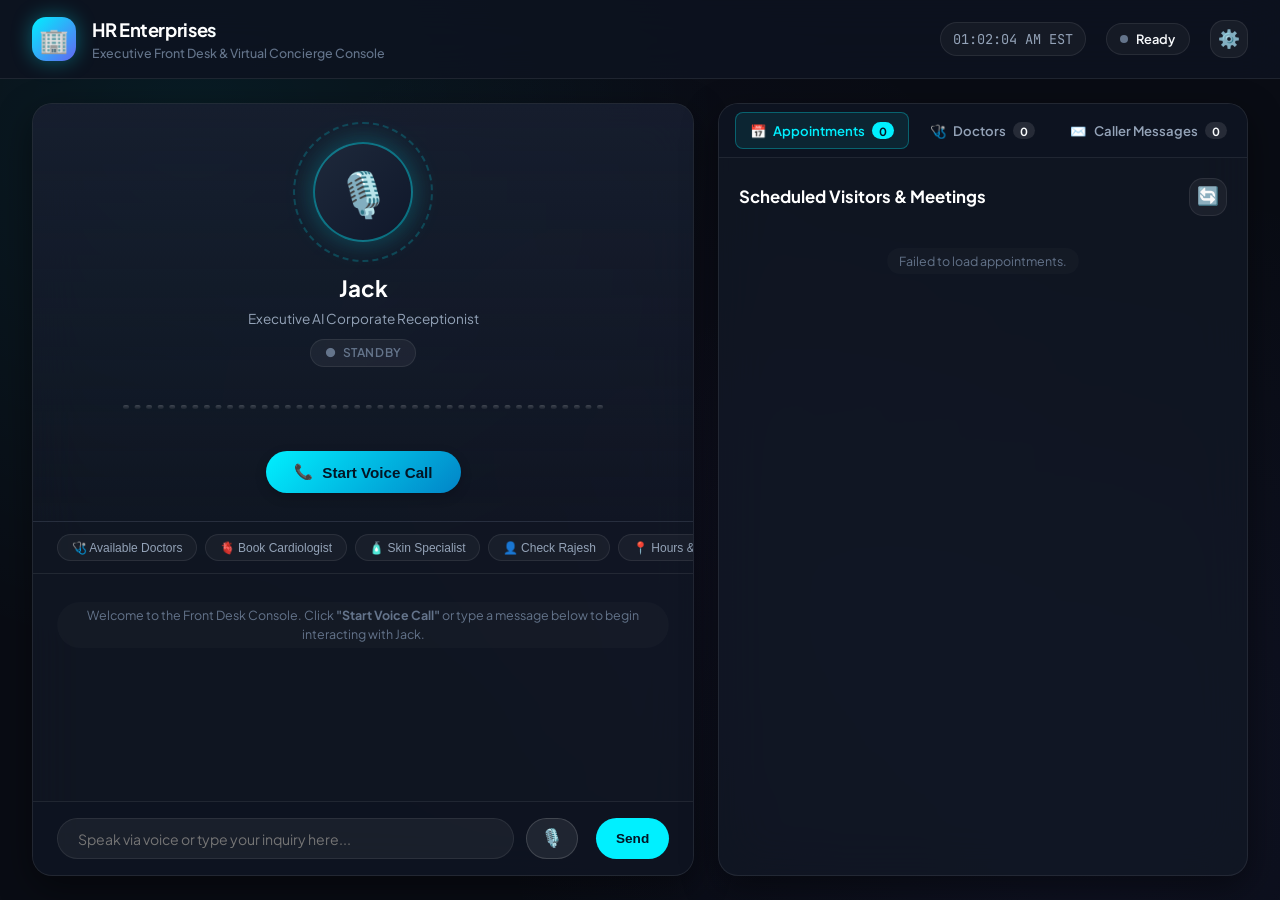
==== commit d06d81c6: "Restore original dark theme frontend UI" ====
--- a/static/index.html
+++ b/static/index.html
@@ -4,440 +4,215 @@
 <head>
     <meta charset="UTF-8">
     <meta name="viewport" content="width=device-width, initial-scale=1.0">
-    <title>HR HealthCare — Clinical Management & AI Receptionist Platform</title>
-    <link rel="preconnect" href="https://fonts.googleapis.com">
-    <link rel="preconnect" href="https://fonts.gstatic.com" crossorigin>
-    <link href="https://fonts.googleapis.com/css2?family=Inter:wght@300;400;500;600;700&display=swap" rel="stylesheet">
+    <title>HR Enterprises — Corporate AI Voice Receptionist</title>
     <link rel="stylesheet" href="/static/css/styles.css">
 </head>
 
-<body class="healthcare-app">
-    <div class="app-layout">
-        <!-- Sidebar Navigation -->
-        <aside class="app-sidebar">
-            <!-- Brand Section -->
-            <div class="sidebar-brand">
-                <div class="hospital-logo">
-                    <svg width="22" height="22" viewBox="0 0 24 24" fill="none" stroke="currentColor" stroke-width="2.5" stroke-linecap="round" stroke-linejoin="round">
-                        <path d="M12 6v12m-6-6h12" />
-                    </svg>
-                </div>
-                <div class="brand-info">
-                    <h2 id="companyHeaderTitle">HR HealthCare</h2>
-                    <span class="brand-tagline">Clinical SaaS Platform</span>
-                </div>
-            </div>
-
-            <!-- Navigation Links -->
-            <div class="sidebar-nav-group">
-                <span class="nav-section-title">HOSPITAL MODULES</span>
-                <nav class="sidebar-nav">
-                    <button class="tab-btn active" data-tab="overviewTab">
-                        <span class="nav-icon">📊</span>
-                        <span class="nav-label">Dashboard Overview</span>
+<body>
+    <!-- Header Navigation -->
+    <header class="header-bar">
+        <div class="brand-section">
+            <div class="brand-logo">🏢</div>
+            <div class="brand-text">
+                <h1 id="companyHeaderTitle">HR Enterprises</h1>
+                <p>Executive Front Desk & Virtual Concierge Console</p>
+            </div>
+        </div>
+
+        <div class="header-status-group">
+            <div class="system-clock" id="systemClock">12:00:00 PM EST</div>
+            <div class="connection-pill" id="connectionPill">
+                <span class="status-dot"></span>
+                <span id="connectionText">Ready</span>
+            </div>
+            <button class="btn-icon" id="openSettingsBtn" title="System Settings">⚙️</button>
+        </div>
+    </header>
+
+    <!-- Main App Split Layout -->
+    <main class="main-container">
+        <!-- Left Column: Voice Reception Console -->
+        <section class="glass-panel reception-console">
+            <div class="console-hero" id="consoleHero">
+                <div class="receptionist-avatar-container" id="avatarContainer">
+                    <div class="avatar-ring"></div>
+                    <div class="avatar-glow"></div>
+                    <div class="receptionist-avatar" id="receptionistAvatar">🎙️</div>
+                </div>
+
+                <div class="receptionist-identity">
+                    <h2 id="receptionistNameDisplay">Jack</h2>
+                    <p id="receptionistRoleDisplay">Executive AI Corporate Receptionist</p>
+                    <div class="live-badge idle" id="liveBadge">
+                        <span>●</span> <span id="badgeText">Standby</span>
+                    </div>
+                </div>
+
+                <!-- Waveform Canvas -->
+                <div class="waveform-container">
+                    <canvas id="waveformCanvas" width="480" height="48"></canvas>
+                </div>
+
+                <!-- Call Control Buttons -->
+                <div class="call-actions-row">
+                    <button class="btn-call btn-start-call" id="startCallBtn">
+                        <span>📞</span> Start Voice Call
                     </button>
-                    <button class="tab-btn" data-tab="appointmentsTab">
-                        <span class="nav-icon">📅</span>
-                        <span class="nav-label">Appointments</span>
-                        <span class="badge-count" id="apptCountBadge">0</span>
+                    <button class="btn-call btn-end-call" id="endCallBtn">
+                        <span>🔴</span> End Call
                     </button>
-                    <button class="tab-btn" data-tab="doctorsTab">
-                        <span class="nav-icon">🩺</span>
-                        <span class="nav-label">Doctor Directory</span>
-                        <span class="badge-count" id="doctorCountBadge">0</span>
+                    <button class="btn-mute" id="muteBtn">
+                        <span id="muteIcon">🎤</span> <span id="muteLabel">Mute</span>
                     </button>
-                    <button class="tab-btn" data-tab="messagesTab">
-                        <span class="nav-icon">✉️</span>
-                        <span class="nav-label">Patient Inquiries</span>
-                        <span class="badge-count" id="msgCountBadge">0</span>
-                    </button>
-                    <button class="tab-btn" data-tab="directoryTab">
-                        <span class="nav-icon">👥</span>
-                        <span class="nav-label">Staff Directory</span>
-                    </button>
-                    <button class="tab-btn" data-tab="faqTab">
-                        <span class="nav-icon">🏥</span>
-                        <span class="nav-label">Clinic Policies</span>
-                    </button>
-                    <button class="tab-btn" data-tab="logsTab">
-                        <span class="nav-icon">📜</span>
-                        <span class="nav-label">Call Logs</span>
-                    </button>
-                </nav>
-            </div>
-
-            <!-- Assistant Status Card in Sidebar -->
-            <div class="sidebar-assistant-card">
-                <div class="assistant-header">
-                    <div class="assistant-avatar-sm">👨‍💼</div>
-                    <div class="assistant-meta">
-                        <strong id="receptionistNameDisplay">Jack</strong>
-                        <span>Senior Front Desk Concierge</span>
-                    </div>
-                </div>
-                <div class="assistant-status-row">
-                    <span class="status-indicator-dot"></span>
-                    <span>Front Desk Active • Ext. 100</span>
-                </div>
-            </div>
-
-            <!-- Sidebar Footer -->
-            <div class="sidebar-footer">
-                <button class="btn-sidebar-settings" id="openSettingsBtn">
-                    <span class="nav-icon">⚙️</span>
-                    <span>System Settings</span>
-                </button>
-            </div>
-        </aside>
-
-        <!-- Main Workspace -->
-        <div class="app-workspace">
-            <!-- Top App Bar -->
-            <header class="workspace-header">
-                <div class="header-left">
-                    <div class="facility-badge">
-                        <span class="facility-dot"></span>
-                        <span class="facility-name">Central Medical Plaza • Main Facility</span>
-                    </div>
-                    <div class="system-clock-display" id="systemClock">12:00:00 PM EST</div>
-                </div>
-
-                <div class="header-right">
-                    <div class="connection-pill" id="connectionPill">
-                        <span class="status-dot"></span>
-                        <span id="connectionText">Ready</span>
-                    </div>
-                    <button class="btn-schedule-action" id="headerNewApptBtn">
-                        <span>+</span> Schedule Appointment
-                    </button>
-                    <div class="user-profile-pill">
-                        <div class="user-avatar">FD</div>
-                        <div class="user-info">
-                            <span class="user-name">Front Desk Unit 1</span>
-                            <span class="user-role">Clinical Receptionist</span>
+                </div>
+
+                <!-- Active Tool Execution Banner -->
+                <div class="active-tool-banner" id="activeToolBanner">
+                    <div class="tool-spinner"></div>
+                    <span id="toolBannerText">Executing tool...</span>
+                </div>
+            </div>
+
+            <!-- Quick Suggestions Bar -->
+            <div class="quick-prompts-bar">
+                <button class="prompt-pill" data-prompt="Which doctors are available for appointments today?">🩺 Available Doctors</button>
+                <button class="prompt-pill" data-prompt="Book an appointment with Dr. Arun Prakash Sharma tomorrow at 10:00 AM for Rahul Verma">🫀 Book Cardiologist</button>
+                <button class="prompt-pill" data-prompt="I need to see a dermatologist for a skin checkup. Who is available?">🧴 Skin Specialist</button>
+                <button class="prompt-pill" data-prompt="Is Rajesh Krishnamurthy available for a meeting?">👤 Check Rajesh</button>
+                <button class="prompt-pill" data-prompt="What are your office hours and visitor parking policy?">📍 Hours & Parking</button>
+                <button class="prompt-pill" data-prompt="Please leave an urgent message for Arjun Mehta regarding the security audit.">✉️ Leave Message</button>
+            </div>
+
+            <!-- Live Dialogue Transcript Stream -->
+            <div class="transcript-feed" id="transcriptFeed">
+                <div class="system-notice">
+                    Welcome to the Front Desk Console. Click <strong>"Start Voice Call"</strong> or type a message below
+                    to begin interacting with Jack.
+                </div>
+            </div>
+
+            <!-- Chat Input Fallback -->
+            <div class="console-input-bar">
+                <input type="text" id="chatInput" class="chat-input"
+                    placeholder="Speak via voice or type your inquiry here..." autocomplete="off">
+                <button class="btn-send" id="micVoiceBtn" title="Speak via Microphone" style="background: rgba(255, 255, 255, 0.08); border: 1px solid rgba(255, 255, 255, 0.15); margin-right: 6px; padding: 0 14px; font-size: 1.1rem; display: flex; align-items: center; justify-content: center;">🎙️</button>
+                <button class="btn-send" id="sendChatBtn">Send</button>
+            </div>
+        </section>
+
+        <!-- Right Column: Front Desk Management Suite -->
+        <section class="glass-panel office-suite">
+            <!-- Suite Navigation Tabs -->
+            <nav class="suite-tabs">
+                <button class="tab-btn active" data-tab="appointmentsTab">
+                    <span>📅</span> Appointments <span class="badge-count" id="apptCountBadge">0</span>
+                </button>
+                <button class="tab-btn" data-tab="doctorsTab">
+                    <span>🩺</span> Doctors <span class="badge-count" id="doctorCountBadge">0</span>
+                </button>
+                <button class="tab-btn" data-tab="messagesTab">
+                    <span>✉️</span> Caller Messages <span class="badge-count" id="msgCountBadge">0</span>
+                </button>
+                <button class="tab-btn" data-tab="directoryTab">
+                    <span>👥</span> Staff Directory
+                </button>
+                <button class="tab-btn" data-tab="faqTab">
+                    <span>🏢</span> Office Info
+                </button>
+                <button class="tab-btn" data-tab="logsTab">
+                    <span>📜</span> Call Logs
+                </button>
+            </nav>
+
+            <!-- Suite Content Panes -->
+            <div class="suite-content">
+                <!-- Tab 1: Appointments -->
+                <div class="tab-pane active" id="appointmentsTab">
+                    <div class="pane-header">
+                        <h3>Scheduled Visitors & Meetings</h3>
+                        <button class="btn-icon" id="refreshApptsBtn" title="Refresh Appointments">🔄</button>
+                    </div>
+                    <div class="card-list" id="appointmentsList">
+                        <div class="system-notice">Loading upcoming appointments...</div>
+                    </div>
+                </div>
+
+                <!-- Tab 1.5: Doctors Available -->
+                <div class="tab-pane" id="doctorsTab">
+                    <div class="pane-header">
+                        <h3>Doctors Available for Appointments</h3>
+                        <button class="btn-icon" id="refreshDoctorsBtn" title="Refresh Doctors">🔄</button>
+                    </div>
+                    <div class="doctors-filter-bar">
+                        <div class="search-input-wrapper">
+                            <span class="search-icon">🔍</span>
+                            <input type="text" id="doctorSearchInput" class="search-input"
+                                placeholder="Search doctors by name, specialization...">
                         </div>
-                    </div>
-                </div>
-            </header>
-
-            <!-- Main Content Panes -->
-            <main class="workspace-body">
-                <!-- TAB 1: Overview Dashboard -->
-                <div class="tab-pane active" id="overviewTab">
-                    <!-- KPI Statistics Grid -->
-                    <div class="kpi-grid">
-                        <div class="kpi-card">
-                            <div class="kpi-icon-wrap bg-blue-light">
-                                <span class="kpi-icon">📅</span>
-                            </div>
-                            <div class="kpi-content">
-                                <span class="kpi-label">Scheduled Appointments</span>
-                                <h3 class="kpi-value" id="kpiTotalAppts">0</h3>
-                                <span class="kpi-trend text-green">↑ Active clinical consultations</span>
-                            </div>
+                        <select id="doctorSpecFilter" class="form-select doctor-spec-filter">
+                            <option value="">All Specializations</option>
+                        </select>
+                    </div>
+                    <div class="card-list" id="doctorsList">
+                        <div class="system-notice">Loading doctors directory...</div>
+                    </div>
+                </div>
+
+                <!-- Tab 2: Messages & Inquiries -->
+                <div class="tab-pane" id="messagesTab">
+                    <div class="pane-header">
+                        <h3>Visitor Messages & Voicemails</h3>
+                        <button class="btn-icon" id="refreshMsgsBtn" title="Refresh Messages">🔄</button>
+                    </div>
+                    <div class="card-list" id="messagesList">
+                        <div class="system-notice">Loading messages...</div>
+                    </div>
+                </div>
+
+                <!-- Tab 3: Staff Directory -->
+                <div class="tab-pane" id="directoryTab">
+                    <div class="pane-header">
+                        <h3>Staff Directory</h3>
+                        <div class="search-input-wrapper">
+                            <span class="search-icon">🔍</span>
+                            <input type="text" id="directorySearchInput" class="search-input"
+                                placeholder="Search by name, department, or title...">
                         </div>
-                        <div class="kpi-card">
-                            <div class="kpi-icon-wrap bg-emerald-light">
-                                <span class="kpi-icon">🩺</span>
-                            </div>
-                            <div class="kpi-content">
-                                <span class="kpi-label">Specialist Doctors</span>
-                                <h3 class="kpi-value" id="kpiTotalDoctors">10</h3>
-                                <span class="kpi-trend text-green">● On-duty across 10 specialties</span>
-                            </div>
-                        </div>
-                        <div class="kpi-card">
-                            <div class="kpi-icon-wrap bg-amber-light">
-                                <span class="kpi-icon">✉️</span>
-                            </div>
-                            <div class="kpi-content">
-                                <span class="kpi-label">Patient Messages</span>
-                                <h3 class="kpi-value" id="kpiTotalMessages">0</h3>
-                                <span class="kpi-trend text-muted">Awaiting staff callback</span>
-                            </div>
-                        </div>
-                        <div class="kpi-card">
-                            <div class="kpi-icon-wrap bg-indigo-light">
-                                <span class="kpi-icon">🏥</span>
-                            </div>
-                            <div class="kpi-content">
-                                <span class="kpi-label">Confirmation Rate</span>
-                                <h3 class="kpi-value" id="kpiConfirmationRate">100%</h3>
-                                <span class="kpi-trend text-green">Standard operational capacity</span>
-                            </div>
-                        </div>
-                    </div>
-
-                    <!-- Split Overview Layout -->
-                    <div class="overview-split-layout">
-                        <!-- Left: Clinical Feed -->
-                        <div class="clinical-overview-panel">
-                            <div class="panel-card">
-                                <div class="panel-card-header">
-                                    <div class="header-titles">
-                                        <h3>Upcoming Consultations & Meetings</h3>
-                                        <p>Real-time list of booked patients and corporate visitors</p>
-                                    </div>
-                                    <div class="header-actions">
-                                        <button class="btn-refresh" id="refreshApptsBtn" title="Refresh Appointments">
-                                            <span>🔄</span> Refresh
-                                        </button>
-                                    </div>
-                                </div>
-                                <div class="card-list" id="appointmentsList">
-                                    <div class="system-notice">Loading upcoming appointments...</div>
-                                </div>
-                            </div>
-                        </div>
-
-                        <!-- Right: AI Front Desk Station -->
-                        <div class="reception-station-panel">
-                            <div class="reception-station-card">
-                                <div class="receptionist-hero" id="consoleHero">
-                                    <div class="receptionist-profile-row">
-                                        <div class="receptionist-avatar-badge" id="avatarContainer">
-                                            <div class="receptionist-avatar" id="receptionistAvatar">👨‍💼</div>
-                                        </div>
-                                        <div class="receptionist-details">
-                                            <div class="receptionist-name-row">
-                                                <h4>Jack</h4>
-                                                <div class="live-badge idle" id="liveBadge">
-                                                    <span>●</span> <span id="badgeText">Standby</span>
-                                                </div>
-                                            </div>
-                                            <p id="receptionistRoleDisplay">Hospital Front Desk Receptionist & Patient Concierge</p>
-                                            <span class="receptionist-ext">Desk Extension: 100 • Live Audio Bridge</span>
-                                        </div>
-                                    </div>
-
-                                    <!-- Waveform Canvas -->
-                                    <div class="waveform-container">
-                                        <canvas id="waveformCanvas" width="380" height="40"></canvas>
-                                    </div>
-
-                                    <!-- Call Action Buttons -->
-                                    <div class="call-actions-row">
-                                        <button class="btn-call btn-start-call" id="startCallBtn">
-                                            <span>📞</span> Start Voice Call
-                                        </button>
-                                        <button class="btn-call btn-end-call" id="endCallBtn">
-                                            <span>🔴</span> End Call
-                                        </button>
-                                        <button class="btn-mute" id="muteBtn">
-                                            <span id="muteIcon">🎤</span> <span id="muteLabel">Mute</span>
-                                        </button>
-                                    </div>
-
-                                    <!-- Active Tool Banner -->
-                                    <div class="active-tool-banner" id="activeToolBanner">
-                                        <div class="tool-spinner"></div>
-                                        <span id="toolBannerText">Executing clinical lookup...</span>
-                                    </div>
-                                </div>
-
-                                <!-- Quick Clinical Prompts -->
-                                <div class="quick-prompts-bar">
-                                    <button class="prompt-pill" data-prompt="Which doctors are available for appointments today?">🩺 Available Doctors</button>
-                                    <button class="prompt-pill" data-prompt="Book an appointment with Dr. Arun Prakash Sharma tomorrow at 10:00 AM for Rahul Verma">🫀 Book Cardiologist</button>
-                                    <button class="prompt-pill" data-prompt="I need to see a dermatologist for a skin checkup. Who is available?">🧴 Skin Specialist</button>
-                                    <button class="prompt-pill" data-prompt="What are your clinic hours and visitor parking policy?">📍 Hours & Parking</button>
-                                    <button class="prompt-pill" data-prompt="Please leave an urgent message for Dr. Ananya Sharma regarding advisory board follow-up.">✉️ Leave Message</button>
-                                </div>
-
-                                <!-- Transcript Feed -->
-                                <div class="transcript-feed" id="transcriptFeed">
-                                    <div class="system-notice">
-                                        Good day! Welcome to <strong>HR HealthCare Medical Centre</strong>. Click <strong>"Start Voice Call"</strong> or type a patient inquiry below to speak with Jack.
-                                    </div>
-                                </div>
-
-                                <!-- Console Input Bar -->
-                                <div class="console-input-bar">
-                                    <input type="text" id="chatInput" class="chat-input"
-                                        placeholder="Type patient inquiry or speak to reception..." autocomplete="off">
-                                    <button class="btn-mic" id="micVoiceBtn" title="Speak via Microphone">🎙️</button>
-                                    <button class="btn-send" id="sendChatBtn">Send</button>
-                                </div>
-                            </div>
-                        </div>
-                    </div>
-                </div>
-
-                <!-- TAB 2: Appointments Dedicated View -->
-                <div class="tab-pane" id="appointmentsTab">
-                    <div class="panel-card">
-                        <div class="pane-header">
-                            <div>
-                                <h3>Patient Appointments Hub</h3>
-                                <p style="font-size: 0.78rem; color: var(--text-muted); margin-top: 2px;">
-                                    View and manage scheduled clinical visits, consultations, and meetings
-                                </p>
-                            </div>
-                            <button class="btn-refresh" id="refreshApptsBtn2" title="Refresh Appointments" onclick="window.loadAppointments && window.loadAppointments()">
-                                <span>🔄</span> Refresh
-                            </button>
-                        </div>
-                        <div class="card-list" id="appointmentsListTab">
-                            <!-- Populated or synced with appointmentsList -->
-                        </div>
-                    </div>
-                </div>
-
-                <!-- TAB 3: Doctors Directory View -->
-                <div class="tab-pane" id="doctorsTab">
-                    <div class="panel-card">
-                        <div class="pane-header">
-                            <div>
-                                <h3>Specialist Doctors Directory</h3>
-                                <p style="font-size: 0.78rem; color: var(--text-muted); margin-top: 2px;">
-                                    Browse active specialists, consultation fees, ratings, and open consultation hours
-                                </p>
-                            </div>
-                            <button class="btn-refresh" id="refreshDoctorsBtn" title="Refresh Doctors">
-                                <span>🔄</span> Refresh
-                            </button>
-                        </div>
-                        <div class="doctors-filter-bar">
-                            <div class="search-input-wrapper">
-                                <span class="search-icon">🔍</span>
-                                <input type="text" id="doctorSearchInput" class="search-input"
-                                    placeholder="Search by doctor name, medical problem, or symptom (e.g. chest pain, skin, Dr. Arun)...">
-                            </div>
-                            <select id="doctorSpecFilter" class="doctor-spec-filter">
-                                <option value="">All Specializations</option>
-                            </select>
-                        </div>
-                        <div class="card-list" id="doctorsList">
-                            <div class="system-notice">Loading doctors directory...</div>
-                        </div>
-                    </div>
-                </div>
-
-                <!-- TAB 4: Patient Messages View -->
-                <div class="tab-pane" id="messagesTab">
-                    <div class="panel-card">
-                        <div class="pane-header">
-                            <div>
-                                <h3>Patient Inquiries & Caller Messages</h3>
-                                <p style="font-size: 0.78rem; color: var(--text-muted); margin-top: 2px;">
-                                    Voicemails and callback requests logged by the AI receptionist
-                                </p>
-                            </div>
-                            <button class="btn-refresh" id="refreshMsgsBtn" title="Refresh Messages">
-                                <span>🔄</span> Refresh
-                            </button>
-                        </div>
-                        <div class="card-list" id="messagesList">
-                            <div class="system-notice">Loading patient messages...</div>
-                        </div>
-                    </div>
-                </div>
-
-                <!-- TAB 5: Staff Directory View -->
-                <div class="tab-pane" id="directoryTab">
-                    <div class="panel-card">
-                        <div class="pane-header">
-                            <div>
-                                <h3>Corporate & Clinical Staff Directory</h3>
-                                <p style="font-size: 0.78rem; color: var(--text-muted); margin-top: 2px;">
-                                    Internal employee extensions, titles, and live office availability
-                                </p>
-                            </div>
-                            <div class="search-input-wrapper" style="max-width: 280px;">
-                                <span class="search-icon">🔍</span>
-                                <input type="text" id="directorySearchInput" class="search-input"
-                                    placeholder="Search staff, department...">
-                            </div>
-                        </div>
-                        <div class="card-list" id="directoryList">
-                            <div class="system-notice">Loading staff directory...</div>
-                        </div>
-                    </div>
-                </div>
-
-                <!-- TAB 6: Clinic Policies & FAQs View -->
+                    </div>
+                    <div class="card-list" id="directoryList">
+                        <div class="system-notice">Loading directory...</div>
+                    </div>
+                </div>
+
+                <!-- Tab 4: Office FAQs & Knowledge -->
                 <div class="tab-pane" id="faqTab">
-                    <div class="panel-card">
-                        <div class="pane-header">
-                            <div>
-                                <h3>Facility Guidelines & Corporate Policies</h3>
-                                <p style="font-size: 0.78rem; color: var(--text-muted); margin-top: 2px;">
-                                    Pre-loaded clinical knowledge base referenced natively by the receptionist
-                                </p>
-                            </div>
-                        </div>
-                        <div class="card-list" id="faqList">
-                            <div class="system-notice">Loading facility guidelines...</div>
-                        </div>
-                    </div>
-                </div>
-
-                <!-- TAB 7: Call Logs View -->
+                    <div class="pane-header">
+                        <h3>Corporate Knowledge & Policies</h3>
+                    </div>
+                    <div class="card-list" id="faqList">
+                        <div class="system-notice">Loading company knowledge...</div>
+                    </div>
+                </div>
+
+                <!-- Tab 5: Call Logs -->
                 <div class="tab-pane" id="logsTab">
-                    <div class="panel-card">
-                        <div class="pane-header">
-                            <div>
-                                <h3>Reception Call History & Transcripts</h3>
-                                <p style="font-size: 0.78rem; color: var(--text-muted); margin-top: 2px;">
-                                    Audit trail of visitor voice calls, session durations, and tool execution summaries
-                                </p>
-                            </div>
-                            <button class="btn-refresh" id="refreshLogsBtn" title="Refresh Logs">
-                                <span>🔄</span> Refresh
-                            </button>
-                        </div>
-                        <div class="card-list" id="logsList">
-                            <div class="system-notice">No recorded calls yet.</div>
-                        </div>
-                    </div>
-                </div>
-            </main>
-        </div>
-    </div>
-
-    <!-- Doctor Booking Modal -->
-    <div class="modal-overlay" id="bookDoctorModal">
-        <div class="modal-card">
-            <div class="modal-header">
-                <h3>📋 Schedule Doctor Appointment</h3>
-                <button class="btn-icon" id="closeBookDoctorBtn">✕</button>
-            </div>
-            <div class="modal-body">
-                <div class="doctor-booking-info" id="bookingDoctorInfo"></div>
-                <div class="form-group">
-                    <label for="bookPatientName">Patient Full Name</label>
-                    <input type="text" id="bookPatientName" class="form-input" placeholder="e.g. Rahul Verma">
-                </div>
-                <div class="form-group">
-                    <label for="bookPatientContact">Contact (Phone / Email)</label>
-                    <input type="text" id="bookPatientContact" class="form-input" placeholder="e.g. +91-98765-43210">
-                </div>
-                <div class="form-group">
-                    <label for="bookApptDate">Consultation Date</label>
-                    <input type="date" id="bookApptDate" class="form-input">
-                </div>
-                <div class="form-group">
-                    <label for="bookApptSlot">Select Time Slot</label>
-                    <select id="bookApptSlot" class="form-select">
-                    </select>
-                </div>
-                <div class="form-group">
-                    <label for="bookApptPurpose">Chief Complaint / Symptoms</label>
-                    <input type="text" id="bookApptPurpose" class="form-input" placeholder="e.g. Routine checkup or chest pain evaluation">
-                </div>
-            </div>
-            <div class="modal-footer">
-                <button class="btn-secondary" id="cancelBookDoctorBtn">Cancel</button>
-                <button class="btn-primary" id="confirmBookDoctorBtn">Confirm Appointment</button>
-            </div>
-        </div>
-    </div>
+                    <div class="pane-header">
+                        <h3>Reception Call History</h3>
+                        <button class="btn-icon" id="refreshLogsBtn" title="Refresh Logs">🔄</button>
+                    </div>
+                    <div class="card-list" id="logsList">
+                        <div class="system-notice">No recorded calls yet.</div>
+                    </div>
+                </div>
+            </div>
+        </section>
+    </main>
 
     <!-- Settings Modal -->
     <div class="modal-overlay" id="settingsModal">
         <div class="modal-card">
             <div class="modal-header">
-                <h3>⚙️ Hospital System & AI Voice Settings</h3>
+                <h3>System & Voice Settings</h3>
                 <button class="btn-icon" id="closeSettingsBtn">✕</button>
             </div>
             <div class="modal-body">
@@ -445,7 +220,8 @@
                     <label for="apiKeyInput">Google Gemini API Key</label>
                     <input type="password" id="apiKeyInput" class="form-input"
                         placeholder="Enter your Gemini API key (AIza...)">
-                    <p class="form-help">Powers Live Audio & Speech streaming. Can also be set in <code>.env</code>.</p>
+                    <p class="form-help">Required for Live Audio & Speech intelligence. Key can also be set in
+                        <code>.env</code>.</p>
                 </div>
 
                 <div class="form-group">
@@ -460,16 +236,17 @@
                 </div>
 
                 <div class="form-group">
-                    <label for="liveModelDisplay">Gemini Live Model</label>
+                    <label for="liveModelDisplay">Live API Model</label>
                     <input type="text" id="liveModelDisplay" class="form-input" value="gemini-3.1-flash-live-preview"
                         disabled>
                 </div>
 
                 <div class="form-group">
-                    <label for="customWsUrlInput">External WebSocket Gateway (Optional)</label>
+                    <label for="customWsUrlInput">Live WebSocket Audio Backend (Optional)</label>
                     <input type="text" id="customWsUrlInput" class="form-input"
-                        placeholder="e.g. wss://your-domain.com/ws/live">
-                    <p class="form-help">Optional: Leave blank for standard local/cloud WebSocket endpoint.</p>
+                        placeholder="e.g. wss://your-backend.railway.app/ws/live">
+                    <p class="form-help">Optional for Vercel: Provide an external WebSocket URL for full PCM audio
+                        streaming, or leave empty for built-in Browser Voice Assistant mode.</p>
                 </div>
             </div>
             <div class="modal-footer">
@@ -479,7 +256,45 @@
         </div>
     </div>
 
-    <!-- Toast Notifications Container -->
+    <!-- Book Doctor Appointment Modal -->
+    <div class="modal-overlay" id="bookDoctorModal">
+        <div class="modal-card">
+            <div class="modal-header">
+                <h3>📋 Book Doctor Appointment</h3>
+                <button class="btn-icon" id="closeBookDoctorBtn">✕</button>
+            </div>
+            <div class="modal-body">
+                <div class="doctor-booking-info" id="bookingDoctorInfo"></div>
+                <div class="form-group">
+                    <label for="bookPatientName">Patient Name</label>
+                    <input type="text" id="bookPatientName" class="form-input" placeholder="e.g. Rahul Sharma">
+                </div>
+                <div class="form-group">
+                    <label for="bookPatientContact">Contact (Phone / Email)</label>
+                    <input type="text" id="bookPatientContact" class="form-input" placeholder="e.g. +91-98765-43210">
+                </div>
+                <div class="form-group">
+                    <label for="bookApptDate">Appointment Date</label>
+                    <input type="date" id="bookApptDate" class="form-input">
+                </div>
+                <div class="form-group">
+                    <label for="bookApptSlot">Time Slot</label>
+                    <select id="bookApptSlot" class="form-select">
+                    </select>
+                </div>
+                <div class="form-group">
+                    <label for="bookApptPurpose">Purpose / Symptoms</label>
+                    <input type="text" id="bookApptPurpose" class="form-input" placeholder="e.g. Routine health checkup">
+                </div>
+            </div>
+            <div class="modal-footer">
+                <button class="btn-secondary" id="cancelBookDoctorBtn">Cancel</button>
+                <button class="btn-primary" id="confirmBookDoctorBtn">📅 Confirm Booking</button>
+            </div>
+        </div>
+    </div>
+
+    <!-- Toast Notifications -->
     <div class="toast-container" id="toastContainer"></div>
 
     <!-- Scripts -->
@@ -488,4 +303,4 @@
     <script src="/static/js/app.js"></script>
 </body>
 
-</html>
+</html>
--- a/static/css/styles.css
+++ b/static/css/styles.css
@@ -1,61 +1,41 @@
 /* ==========================================================================
-   HR HealthCare — Production-Grade Hospital Management & Clinical Reception System
-   Visual Style: Clean Medical SaaS | Inter Font | Medical Blue (#2563EB) | Light Theme
+   HR Enterprises Corporate AI Receptionist - Luxury Executive Design System
    ========================================================================== */
 
+@import url('https://fonts.googleapis.com/css2?family=Plus+Jakarta+Sans:wght@300;400;500;600;700;800&family=JetBrains+Mono:wght@400;500&display=swap');
+
 :root {
-    /* Color Palette - Light Clinical SaaS */
-    --bg-page: #F8FAFC;          /* Slate 50 */
-    --bg-surface: #FFFFFF;       /* Pure White */
-    --bg-subtle: #F1F5F9;        /* Slate 100 */
-    --bg-muted: #E2E8F0;         /* Slate 200 */
+    --bg-dark: #090c14;
+    --bg-panel: rgba(18, 24, 38, 0.75);
+    --bg-panel-solid: #121826;
+    --bg-card: rgba(28, 36, 56, 0.55);
+    --bg-card-hover: rgba(36, 47, 72, 0.8);
+    --border-subtle: rgba(255, 255, 255, 0.08);
+    --border-accent: rgba(0, 240, 255, 0.3);
     
-    /* Primary Medical Blue */
-    --primary: #2563EB;          /* Blue 600 */
-    --primary-hover: #1D4ED8;    /* Blue 700 */
-    --primary-light: #EFF6FF;    /* Blue 50 */
-    --primary-border: #BFDBFE;   /* Blue 200 */
-    --primary-text: #1D4ED8;     /* Blue 700 */
-
-    /* Slate Typography */
-    --text-heading: #0F172A;     /* Slate 900 */
-    --text-body: #334155;        /* Slate 700 */
-    --text-muted: #64748B;       /* Slate 500 */
-    --text-subtle: #94A3B8;      /* Slate 400 */
-
-    /* Clinical Status Indicators */
-    --status-avail-text: #16A34A; /* Green 600 */
-    --status-avail-bg: #DCFCE7;   /* Green 100 */
-    --status-avail-border: #86EFAC; /* Green 300 */
-
-    --status-busy-text: #D97706;  /* Amber 600 */
-    --status-busy-bg: #FEF3C7;    /* Amber 100 */
-    --status-busy-border: #FDE68A;/* Amber 200 */
-
-    --status-urgent-text: #DC2626;/* Red 600 */
-    --status-urgent-bg: #FEE2E2;  /* Red 100 */
-    --status-urgent-border: #FCA5A5; /* Red 300 */
-
-    /* Borders & Dividers */
-    --border-color: #E2E8F0;     /* Slate 200 */
-    --border-light: #F1F5F9;     /* Slate 100 */
-
-    /* Typography */
-    --font-family: 'Inter', -apple-system, BlinkMacSystemFont, 'Segoe UI', Roboto, Helvetica, Arial, sans-serif;
-    --font-mono: 'JetBrains Mono', ui-monospace, SFMono-Regular, Menlo, Monaco, Consolas, monospace;
-
-    /* Metrics & Radius */
-    --radius-sm: 6px;
-    --radius-md: 8px;
-    --radius-lg: 10px;
-    --radius-xl: 12px;
+    --primary: #00f0ff;
+    --primary-glow: rgba(0, 240, 255, 0.35);
+    --accent-indigo: #6366f1;
+    --accent-violet: #8b5cf6;
+    --accent-emerald: #10b981;
+    --accent-amber: #f59e0b;
+    --accent-rose: #f43f5e;
+    
+    --text-primary: #f8fafc;
+    --text-secondary: #94a3b8;
+    --text-muted: #64748b;
+
+    --font-main: 'Plus Jakarta Sans', -apple-system, BlinkMacSystemFont, sans-serif;
+    --font-mono: 'JetBrains Mono', monospace;
+
+    --radius-sm: 8px;
+    --radius-md: 14px;
+    --radius-lg: 20px;
     --radius-full: 9999px;
 
-    /* Minimal Shadows */
-    --shadow-xs: 0 1px 2px 0 rgba(0, 0, 0, 0.05);
-    --shadow-sm: 0 1px 3px 0 rgba(0, 0, 0, 0.08), 0 1px 2px -1px rgba(0, 0, 0, 0.06);
-    --shadow-md: 0 4px 6px -1px rgba(0, 0, 0, 0.07), 0 2px 4px -2px rgba(0, 0, 0, 0.05);
-    --shadow-lg: 0 10px 15px -3px rgba(0, 0, 0, 0.08), 0 4px 6px -4px rgba(0, 0, 0, 0.04);
+    --shadow-sm: 0 4px 12px rgba(0, 0, 0, 0.2);
+    --shadow-lg: 0 12px 36px rgba(0, 0, 0, 0.45);
+    --shadow-glow: 0 0 30px rgba(0, 240, 255, 0.2);
 }
 
 *, *::before, *::after {
@@ -64,22 +44,23 @@
     padding: 0;
 }
 
-html, body {
-    height: 100%;
-}
-
-body.healthcare-app {
-    font-family: var(--font-family);
-    background-color: var(--bg-page);
-    color: var(--text-body);
-    font-size: 14px;
+body {
+    font-family: var(--font-main);
+    background-color: var(--bg-dark);
+    background-image: 
+        radial-gradient(circle at 15% 15%, rgba(0, 240, 255, 0.07) 0%, transparent 40%),
+        radial-gradient(circle at 85% 85%, rgba(99, 102, 241, 0.07) 0%, transparent 45%),
+        radial-gradient(circle at 50% 50%, rgba(139, 92, 246, 0.04) 0%, transparent 60%);
+    background-attachment: fixed;
+    color: var(--text-primary);
+    min-height: 100vh;
+    display: flex;
+    flex-direction: column;
+    overflow-x: hidden;
     line-height: 1.5;
-    -webkit-font-smoothing: antialiased;
-    -moz-osx-font-smoothing: grayscale;
-    overflow-x: hidden;
-}
-
-/* Custom Clean Scrollbar */
+}
+
+/* Scrollbars */
 ::-webkit-scrollbar {
     width: 6px;
     height: 6px;
@@ -88,1171 +69,1152 @@
     background: transparent;
 }
 ::-webkit-scrollbar-thumb {
-    background: #CBD5E1;
+    background: rgba(255, 255, 255, 0.15);
     border-radius: var(--radius-full);
 }
 ::-webkit-scrollbar-thumb:hover {
-    background: #94A3B8;
+    background: rgba(255, 255, 255, 0.3);
 }
 
 /* ==========================================================================
-   App Layout (Sidebar + Workspace)
+   Header Navigation Bar
    ========================================================================== */
-.app-layout {
-    display: flex;
-    min-height: 100vh;
-    width: 100%;
-}
-
-/* ==========================================================================
-   Sidebar Navigation
-   ========================================================================== */
-.app-sidebar {
-    width: 260px;
-    background-color: var(--bg-surface);
-    border-right: 1px solid var(--border-color);
-    display: flex;
-    flex-direction: column;
-    flex-shrink: 0;
+.header-bar {
+    display: flex;
+    justify-content: space-between;
+    align-items: center;
+    padding: 1rem 2rem;
+    background: rgba(14, 19, 32, 0.85);
+    backdrop-filter: blur(20px);
+    -webkit-backdrop-filter: blur(20px);
+    border-bottom: 1px solid var(--border-subtle);
     position: sticky;
     top: 0;
-    height: 100vh;
-    z-index: 50;
-}
-
-/* Brand Section */
-.sidebar-brand {
-    display: flex;
-    align-items: center;
-    gap: 12px;
-    padding: 1.25rem 1.25rem;
-    border-bottom: 1px solid var(--border-color);
-}
-
-.hospital-logo {
-    width: 38px;
-    height: 38px;
-    background-color: var(--primary);
-    color: #FFFFFF;
+    z-index: 100;
+}
+
+.brand-section {
+    display: flex;
+    align-items: center;
+    gap: 1rem;
+}
+
+.brand-logo {
+    width: 44px;
+    height: 44px;
+    background: linear-gradient(135deg, #00f0ff 0%, #6366f1 100%);
     border-radius: var(--radius-md);
     display: flex;
     align-items: center;
     justify-content: center;
-    flex-shrink: 0;
-    box-shadow: var(--shadow-xs);
-}
-
-.brand-info h2 {
-    font-size: 1rem;
+    font-size: 1.5rem;
+    box-shadow: 0 0 20px var(--primary-glow);
+}
+
+.brand-text h1 {
+    font-size: 1.15rem;
     font-weight: 700;
-    color: var(--text-heading);
-    letter-spacing: -0.01em;
-    line-height: 1.2;
-}
-
-.brand-tagline {
-    font-size: 0.72rem;
+    letter-spacing: -0.02em;
+    background: linear-gradient(90deg, #ffffff 40%, var(--primary) 100%);
+    -webkit-background-clip: text;
+    -webkit-text-fill-color: transparent;
+}
+
+.brand-text p {
+    font-size: 0.78rem;
+    color: var(--text-muted);
     font-weight: 500;
-    color: var(--text-muted);
-    text-transform: uppercase;
-    letter-spacing: 0.04em;
-}
-
-/* Sidebar Nav Items */
-.sidebar-nav-group {
-    padding: 1.25rem 0.85rem;
-    flex: 1;
-    overflow-y: auto;
-}
-
-.nav-section-title {
-    display: block;
-    font-size: 0.68rem;
-    font-weight: 700;
-    color: var(--text-subtle);
-    letter-spacing: 0.08em;
-    padding: 0 0.5rem 0.5rem 0.5rem;
-}
-
-.sidebar-nav {
-    display: flex;
-    flex-direction: column;
-    gap: 3px;
-}
-
-.tab-btn {
-    display: flex;
-    align-items: center;
-    gap: 10px;
-    width: 100%;
-    padding: 0.625rem 0.75rem;
-    border: none;
-    background: transparent;
-    border-radius: var(--radius-md);
-    color: var(--text-body);
-    font-size: 0.875rem;
-    font-weight: 500;
-    cursor: pointer;
-    transition: background-color 0.15s ease, color 0.15s ease;
-    text-align: left;
-    position: relative;
-}
-
-.tab-btn:hover {
-    background-color: var(--bg-subtle);
-    color: var(--text-heading);
-}
-
-.tab-btn.active {
-    background-color: var(--primary-light);
-    color: var(--primary);
+}
+
+.header-status-group {
+    display: flex;
+    align-items: center;
+    gap: 1.25rem;
+}
+
+.system-clock {
+    font-family: var(--font-mono);
+    font-size: 0.85rem;
+    color: var(--text-secondary);
+    background: rgba(255, 255, 255, 0.04);
+    padding: 0.35rem 0.75rem;
+    border-radius: var(--radius-full);
+    border: 1px solid var(--border-subtle);
+}
+
+.connection-pill {
+    display: flex;
+    align-items: center;
+    gap: 0.5rem;
+    font-size: 0.8rem;
     font-weight: 600;
-}
-
-.tab-btn.active .nav-icon {
-    filter: none;
-}
-
-.tab-btn .nav-icon {
-    font-size: 1.05rem;
-    width: 20px;
-    display: inline-flex;
-    justify-content: center;
-    flex-shrink: 0;
-}
-
-.tab-btn .nav-label {
-    flex: 1;
-}
-
-.badge-count {
-    background-color: var(--bg-subtle);
-    color: var(--text-muted);
-    font-size: 0.72rem;
-    font-weight: 600;
-    padding: 2px 7px;
-    border-radius: var(--radius-full);
-    border: 1px solid var(--border-color);
-}
-
-.tab-btn.active .badge-count {
-    background-color: var(--primary);
-    color: #FFFFFF;
-    border-color: var(--primary);
-}
-
-/* Sidebar Assistant Widget */
-.sidebar-assistant-card {
-    margin: 0.75rem 0.85rem;
-    padding: 0.85rem;
-    background-color: var(--bg-subtle);
-    border: 1px solid var(--border-color);
-    border-radius: var(--radius-lg);
-}
-
-.assistant-header {
-    display: flex;
-    align-items: center;
-    gap: 10px;
-    margin-bottom: 0.5rem;
-}
-
-.assistant-avatar-sm {
-    width: 32px;
-    height: 32px;
-    background-color: var(--primary-light);
-    border: 1px solid var(--primary-border);
-    color: var(--primary);
-    border-radius: var(--radius-md);
-    display: flex;
-    align-items: center;
-    justify-content: center;
-    font-size: 1rem;
-}
-
-.assistant-meta strong {
-    display: block;
-    font-size: 0.82rem;
-    font-weight: 600;
-    color: var(--text-heading);
-    line-height: 1.2;
-}
-
-.assistant-meta span {
-    font-size: 0.72rem;
-    color: var(--text-muted);
-}
-
-.assistant-status-row {
-    display: flex;
-    align-items: center;
-    gap: 6px;
-    font-size: 0.72rem;
-    font-weight: 500;
-    color: var(--status-avail-text);
-}
-
-.status-indicator-dot {
-    width: 7px;
-    height: 7px;
-    border-radius: 50%;
-    background-color: var(--status-avail-text);
-}
-
-/* Sidebar Footer */
-.sidebar-footer {
-    padding: 0.85rem;
-    border-top: 1px solid var(--border-color);
-}
-
-.btn-sidebar-settings {
-    display: flex;
-    align-items: center;
-    gap: 10px;
-    width: 100%;
-    padding: 0.6rem 0.75rem;
-    border: 1px solid var(--border-color);
-    background-color: var(--bg-surface);
-    border-radius: var(--radius-md);
-    color: var(--text-body);
-    font-size: 0.85rem;
-    font-weight: 500;
-    cursor: pointer;
-    transition: background-color 0.15s ease, border-color 0.15s ease;
-}
-
-.btn-sidebar-settings:hover {
-    background-color: var(--bg-subtle);
-    border-color: #CBD5E1;
-    color: var(--text-heading);
-}
-
-/* ==========================================================================
-   Workspace Layout (Top Bar + Main Views)
-   ========================================================================== */
-.app-workspace {
-    flex: 1;
-    display: flex;
-    flex-direction: column;
-    min-width: 0;
-    background-color: var(--bg-page);
-}
-
-/* Top App Bar */
-.workspace-header {
-    background-color: var(--bg-surface);
-    border-bottom: 1px solid var(--border-color);
-    padding: 0.75rem 1.75rem;
-    display: flex;
-    justify-content: space-between;
-    align-items: center;
-    position: sticky;
-    top: 0;
-    z-index: 40;
-}
-
-.header-left {
-    display: flex;
-    align-items: center;
-    gap: 16px;
-}
-
-.facility-badge {
-    display: inline-flex;
-    align-items: center;
-    gap: 8px;
-    background-color: var(--bg-subtle);
-    border: 1px solid var(--border-color);
-    padding: 4px 10px;
-    border-radius: var(--radius-full);
-}
-
-.facility-dot {
+    padding: 0.35rem 0.85rem;
+    border-radius: var(--radius-full);
+    background: rgba(255, 255, 255, 0.04);
+    border: 1px solid var(--border-subtle);
+    transition: all 0.3s ease;
+}
+
+.connection-pill .status-dot {
     width: 8px;
     height: 8px;
     border-radius: 50%;
-    background-color: var(--primary);
-}
-
-.facility-name {
-    font-size: 0.78rem;
-    font-weight: 600;
-    color: var(--text-heading);
-}
-
-.system-clock-display {
-    font-size: 0.82rem;
-    font-family: var(--font-mono);
-    color: var(--text-muted);
-}
-
-.header-right {
-    display: flex;
-    align-items: center;
-    gap: 12px;
-}
-
-/* Connection status pill */
-.connection-pill {
+    background: var(--text-muted);
+}
+
+.connection-pill.online .status-dot {
+    background: var(--accent-emerald);
+    box-shadow: 0 0 10px var(--accent-emerald);
+}
+
+.connection-pill.live-active .status-dot {
+    background: var(--primary);
+    box-shadow: 0 0 12px var(--primary);
+    animation: pulseGlow 1.5s infinite;
+}
+
+@keyframes pulseGlow {
+    0%, 100% { transform: scale(1); opacity: 1; }
+    50% { transform: scale(1.3); opacity: 0.7; }
+}
+
+.btn-icon {
+    background: rgba(255, 255, 255, 0.05);
+    border: 1px solid var(--border-subtle);
+    color: var(--text-secondary);
+    width: 38px;
+    height: 38px;
+    border-radius: var(--radius-md);
+    cursor: pointer;
+    display: flex;
+    align-items: center;
+    justify-content: center;
+    font-size: 1.1rem;
+    transition: all 0.2s ease;
+}
+
+.btn-icon:hover {
+    color: var(--text-primary);
+    background: rgba(255, 255, 255, 0.1);
+    border-color: var(--primary);
+    transform: translateY(-1px);
+}
+
+/* ==========================================================================
+   Main App Layout
+   ========================================================================== */
+.main-container {
+    flex: 1;
+    display: grid;
+    grid-template-columns: 1.25fr 1fr;
+    gap: 1.5rem;
+    padding: 1.5rem 2rem;
+    max-width: 1700px;
+    margin: 0 auto;
+    width: 100%;
+    height: calc(100vh - 80px);
+}
+
+/* Glass Panels */
+.glass-panel {
+    background: var(--bg-panel);
+    backdrop-filter: blur(24px);
+    -webkit-backdrop-filter: blur(24px);
+    border: 1px solid var(--border-subtle);
+    border-radius: var(--radius-lg);
+    display: flex;
+    flex-direction: column;
+    overflow: hidden;
+    box-shadow: var(--shadow-lg);
+}
+
+/* ==========================================================================
+   Left Console: Voice Hub & Transcript
+   ========================================================================== */
+.reception-console {
+    display: flex;
+    flex-direction: column;
+    height: 100%;
+}
+
+.console-hero {
+    padding: 1.75rem 2rem;
+    background: linear-gradient(180deg, rgba(28, 36, 56, 0.5) 0%, transparent 100%);
+    border-bottom: 1px solid var(--border-subtle);
+    display: flex;
+    flex-direction: column;
+    align-items: center;
+    position: relative;
+}
+
+/* Receptionist Orb & Wave Visualizer */
+.receptionist-avatar-container {
+    position: relative;
+    width: 120px;
+    height: 120px;
+    margin-bottom: 1.25rem;
+    display: flex;
+    align-items: center;
+    justify-content: center;
+}
+
+.avatar-ring {
+    position: absolute;
+    inset: -10px;
+    border-radius: 50%;
+    border: 2px dashed rgba(0, 240, 255, 0.2);
+    animation: rotateSlow 25s linear infinite;
+    pointer-events: none;
+}
+
+.avatar-glow {
+    position: absolute;
+    inset: -4px;
+    border-radius: 50%;
+    background: radial-gradient(circle, var(--primary-glow) 0%, transparent 70%);
+    filter: blur(8px);
+    opacity: 0.5;
+    transition: all 0.3s ease;
+}
+
+.receptionist-avatar {
+    width: 100px;
+    height: 100px;
+    border-radius: 50%;
+    background: linear-gradient(135deg, #1e293b 0%, #0f172a 100%);
+    border: 2px solid rgba(0, 240, 255, 0.4);
+    display: flex;
+    align-items: center;
+    justify-content: center;
+    font-size: 2.75rem;
+    box-shadow: var(--shadow-glow);
+    z-index: 2;
+    transition: transform 0.3s ease;
+}
+
+.active-call .receptionist-avatar {
+    border-color: var(--primary);
+    box-shadow: 0 0 35px var(--primary-glow);
+    animation: orbPulse 2s ease-in-out infinite;
+}
+
+@keyframes rotateSlow {
+    from { transform: rotate(0deg); }
+    to { transform: rotate(360deg); }
+}
+
+@keyframes orbPulse {
+    0%, 100% { transform: scale(1); }
+    50% { transform: scale(1.04); }
+}
+
+.receptionist-identity {
+    text-align: center;
+}
+
+.receptionist-identity h2 {
+    font-size: 1.4rem;
+    font-weight: 700;
+    color: #fff;
+    margin-bottom: 0.2rem;
+}
+
+.receptionist-identity p {
+    font-size: 0.85rem;
+    color: var(--text-secondary);
+}
+
+.live-badge {
+    margin-top: 0.6rem;
     display: inline-flex;
     align-items: center;
-    gap: 6px;
-    padding: 4px 10px;
-    background-color: var(--status-avail-bg);
-    border: 1px solid var(--status-avail-border);
+    gap: 0.4rem;
+    padding: 0.25rem 0.85rem;
     border-radius: var(--radius-full);
     font-size: 0.75rem;
     font-weight: 600;
-    color: var(--status-avail-text);
-}
-
-.connection-pill.live-active {
-    background-color: #DBEAFE;
-    border-color: #93C5FD;
-    color: #1D4ED8;
-}
-
-.status-dot {
-    width: 6px;
-    height: 6px;
+    text-transform: uppercase;
+    letter-spacing: 0.05em;
+    background: rgba(255, 255, 255, 0.05);
+    border: 1px solid var(--border-subtle);
+}
+
+.live-badge.idle { color: var(--text-muted); }
+.live-badge.listening { color: var(--primary); border-color: var(--border-accent); background: rgba(0, 240, 255, 0.08); }
+.live-badge.speaking { color: var(--accent-emerald); border-color: rgba(16, 185, 129, 0.4); background: rgba(16, 185, 129, 0.08); }
+.live-badge.processing { color: var(--accent-amber); border-color: rgba(245, 158, 11, 0.4); background: rgba(245, 158, 11, 0.08); }
+
+/* Waveform Canvas */
+.waveform-container {
+    width: 100%;
+    max-width: 480px;
+    height: 48px;
+    margin-top: 1rem;
+    display: flex;
+    align-items: center;
+    justify-content: center;
+}
+
+#waveformCanvas {
+    width: 100%;
+    height: 100%;
+    border-radius: var(--radius-sm);
+}
+
+/* Call Control Buttons */
+.call-actions-row {
+    display: flex;
+    align-items: center;
+    gap: 1rem;
+    margin-top: 1.25rem;
+}
+
+.btn-call {
+    display: flex;
+    align-items: center;
+    gap: 0.6rem;
+    padding: 0.75rem 1.75rem;
+    border-radius: var(--radius-full);
+    font-size: 0.95rem;
+    font-weight: 600;
+    cursor: pointer;
+    border: none;
+    transition: all 0.25s cubic-bezier(0.4, 0, 0.2, 1);
+    box-shadow: var(--shadow-sm);
+}
+
+.btn-start-call {
+    background: linear-gradient(135deg, #00f0ff 0%, #0284c7 100%);
+    color: #031525;
+}
+
+.btn-start-call:hover {
+    box-shadow: 0 0 25px rgba(0, 240, 255, 0.6);
+    transform: translateY(-2px);
+}
+
+.btn-end-call {
+    background: linear-gradient(135deg, #f43f5e 0%, #be123c 100%);
+    color: #fff;
+    display: none;
+}
+
+.btn-end-call:hover {
+    box-shadow: 0 0 25px rgba(244, 63, 94, 0.6);
+    transform: translateY(-2px);
+}
+
+.btn-mute {
+    background: rgba(255, 255, 255, 0.08);
+    color: var(--text-secondary);
+    border: 1px solid var(--border-subtle);
+    padding: 0.75rem 1.25rem;
+    border-radius: var(--radius-full);
+    font-size: 0.9rem;
+    font-weight: 500;
+    cursor: pointer;
+    display: none;
+    align-items: center;
+    gap: 0.5rem;
+    transition: all 0.2s ease;
+}
+
+.btn-mute:hover {
+    background: rgba(255, 255, 255, 0.15);
+    color: var(--text-primary);
+}
+
+.btn-mute.muted {
+    background: rgba(244, 63, 94, 0.2);
+    border-color: var(--accent-rose);
+    color: var(--accent-rose);
+}
+
+/* Tool execution banner */
+.active-tool-banner {
+    width: 100%;
+    margin-top: 1rem;
+    padding: 0.5rem 1rem;
+    background: rgba(99, 102, 241, 0.15);
+    border: 1px solid rgba(99, 102, 241, 0.35);
+    border-radius: var(--radius-md);
+    display: none;
+    align-items: center;
+    gap: 0.6rem;
+    font-size: 0.82rem;
+    color: #c7d2fe;
+    animation: fadeIn 0.3s ease;
+}
+
+.tool-spinner {
+    width: 14px;
+    height: 14px;
+    border: 2px solid rgba(255, 255, 255, 0.2);
+    border-top-color: #00f0ff;
     border-radius: 50%;
-    background-color: currentColor;
-}
-
-.btn-schedule-action {
-    display: inline-flex;
-    align-items: center;
-    gap: 6px;
-    background-color: var(--primary);
-    color: #FFFFFF;
-    border: 1px solid var(--primary);
-    padding: 0.45rem 0.9rem;
+    animation: spin 0.8s linear infinite;
+}
+
+@keyframes spin {
+    to { transform: rotate(360deg); }
+}
+
+/* Quick prompt suggestions */
+.quick-prompts-bar {
+    display: flex;
+    gap: 0.5rem;
+    overflow-x: auto;
+    padding: 0.75rem 1.5rem;
+    border-bottom: 1px solid var(--border-subtle);
+    scrollbar-width: none;
+}
+.quick-prompts-bar::-webkit-scrollbar { display: none; }
+
+.prompt-pill {
+    white-space: nowrap;
+    font-size: 0.75rem;
+    font-weight: 500;
+    background: rgba(255, 255, 255, 0.04);
+    border: 1px solid var(--border-subtle);
+    color: var(--text-secondary);
+    padding: 0.35rem 0.85rem;
+    border-radius: var(--radius-full);
+    cursor: pointer;
+    transition: all 0.2s ease;
+}
+
+.prompt-pill:hover {
+    background: rgba(0, 240, 255, 0.1);
+    color: var(--primary);
+    border-color: var(--border-accent);
+}
+
+/* ==========================================================================
+   Live Transcript Stream
+   ========================================================================== */
+.transcript-feed {
+    flex: 1;
+    overflow-y: auto;
+    padding: 1.25rem 1.5rem;
+    display: flex;
+    flex-direction: column;
+    gap: 1rem;
+}
+
+.transcript-message {
+    display: flex;
+    gap: 0.85rem;
+    max-width: 85%;
+    animation: fadeInMessage 0.25s ease forwards;
+}
+
+@keyframes fadeInMessage {
+    from { opacity: 0; transform: translateY(6px); }
+    to { opacity: 1; transform: translateY(0); }
+}
+
+.transcript-message.user {
+    align-self: flex-end;
+    flex-direction: row-reverse;
+}
+
+.transcript-message.model {
+    align-self: flex-start;
+}
+
+.message-avatar {
+    width: 32px;
+    height: 32px;
+    border-radius: 50%;
+    display: flex;
+    align-items: center;
+    justify-content: center;
+    font-size: 0.95rem;
+    flex-shrink: 0;
+}
+
+.transcript-message.user .message-avatar {
+    background: linear-gradient(135deg, #38bdf8 0%, #0284c7 100%);
+    color: #fff;
+}
+
+.transcript-message.model .message-avatar {
+    background: linear-gradient(135deg, #00f0ff 0%, #6366f1 100%);
+    color: #031525;
+}
+
+.message-bubble {
+    padding: 0.75rem 1.1rem;
     border-radius: var(--radius-md);
+    font-size: 0.88rem;
+    line-height: 1.5;
+}
+
+.transcript-message.user .message-bubble {
+    background: #0284c7;
+    color: #fff;
+    border-bottom-right-radius: 4px;
+}
+
+.transcript-message.model .message-bubble {
+    background: rgba(30, 41, 59, 0.8);
+    border: 1px solid var(--border-subtle);
+    color: var(--text-primary);
+    border-bottom-left-radius: 4px;
+}
+
+.system-notice {
+    text-align: center;
+    font-size: 0.78rem;
+    color: var(--text-muted);
+    margin: 0.5rem 0;
+    padding: 0.25rem 0.75rem;
+    background: rgba(255, 255, 255, 0.02);
+    border-radius: var(--radius-full);
+    align-self: center;
+}
+
+/* Chat Input Bar at Bottom */
+.console-input-bar {
+    padding: 1rem 1.5rem;
+    border-top: 1px solid var(--border-subtle);
+    display: flex;
+    gap: 0.75rem;
+    background: rgba(14, 19, 32, 0.6);
+}
+
+.chat-input {
+    flex: 1;
+    background: rgba(255, 255, 255, 0.05);
+    border: 1px solid var(--border-subtle);
+    border-radius: var(--radius-full);
+    padding: 0.65rem 1.25rem;
+    font-family: var(--font-main);
+    font-size: 0.88rem;
+    color: var(--text-primary);
+    outline: none;
+    transition: border-color 0.2s ease;
+}
+
+.chat-input:focus {
+    border-color: var(--primary);
+}
+
+.btn-send {
+    background: var(--primary);
+    color: #031525;
+    border: none;
+    border-radius: var(--radius-full);
+    padding: 0 1.25rem;
+    font-weight: 600;
+    font-size: 0.85rem;
+    cursor: pointer;
+    transition: all 0.2s ease;
+}
+
+.btn-send:hover {
+    background: #38bdf8;
+    box-shadow: 0 0 15px var(--primary-glow);
+}
+
+/* ==========================================================================
+   Right Panel: Executive Front Desk Suite
+   ========================================================================== */
+.office-suite {
+    display: flex;
+    flex-direction: column;
+    height: 100%;
+}
+
+/* Tabs Bar */
+.suite-tabs {
+    display: flex;
+    align-items: center;
+    padding: 0.5rem 1rem;
+    background: rgba(14, 19, 32, 0.75);
+    border-bottom: 1px solid var(--border-subtle);
+    gap: 0.4rem;
+    overflow-x: auto;
+    scrollbar-width: none;
+}
+.suite-tabs::-webkit-scrollbar { display: none; }
+
+.tab-btn {
+    background: transparent;
+    border: none;
+    color: var(--text-secondary);
+    padding: 0.6rem 0.9rem;
+    font-family: var(--font-main);
     font-size: 0.82rem;
     font-weight: 600;
     cursor: pointer;
-    transition: background-color 0.15s ease;
-    box-shadow: var(--shadow-xs);
-}
-
-.btn-schedule-action:hover {
-    background-color: var(--primary-hover);
-}
-
-.user-profile-pill {
-    display: flex;
-    align-items: center;
-    gap: 8px;
-    padding-left: 8px;
-    border-left: 1px solid var(--border-color);
-}
-
-.user-avatar {
-    width: 32px;
-    height: 32px;
-    background-color: var(--primary-light);
+    border-radius: var(--radius-sm);
+    display: flex;
+    align-items: center;
+    gap: 0.45rem;
+    transition: all 0.2s ease;
+    white-space: nowrap;
+}
+
+.tab-btn:hover {
+    color: var(--text-primary);
+    background: rgba(255, 255, 255, 0.04);
+}
+
+.tab-btn.active {
     color: var(--primary);
-    border-radius: 50%;
-    display: flex;
-    align-items: center;
-    justify-content: center;
-    font-size: 0.75rem;
+    background: rgba(0, 240, 255, 0.08);
+    box-shadow: inset 0 0 0 1px var(--border-accent);
+}
+
+.badge-count {
+    background: rgba(255, 255, 255, 0.1);
+    color: var(--text-primary);
+    font-size: 0.7rem;
+    padding: 0.1rem 0.45rem;
+    border-radius: var(--radius-full);
     font-weight: 700;
-    border: 1px solid var(--primary-border);
-}
-
-.user-info {
-    display: flex;
-    flex-direction: column;
-}
-
-.user-name {
-    font-size: 0.78rem;
-    font-weight: 600;
-    color: var(--text-heading);
-    line-height: 1.2;
-}
-
-.user-role {
-    font-size: 0.7rem;
-    color: var(--text-muted);
-}
-
-/* ==========================================================================
-   Workspace Content Body & Tab Panes
-   ========================================================================== */
-.workspace-body {
+}
+
+.tab-btn.active .badge-count {
+    background: var(--primary);
+    color: #031525;
+}
+
+/* Tab Content Areas */
+.suite-content {
     flex: 1;
-    padding: 1.75rem;
-    min-width: 0;
+    overflow-y: auto;
+    padding: 1.25rem;
 }
 
 .tab-pane {
     display: none;
+    flex-direction: column;
+    gap: 1rem;
+    animation: fadeIn 0.2s ease;
 }
 
 .tab-pane.active {
-    display: block;
-    animation: fadeIn 0.2s ease;
+    display: flex;
 }
 
 @keyframes fadeIn {
-    from { opacity: 0; transform: translateY(2px); }
-    to { opacity: 1; transform: translateY(0); }
-}
-
-/* ==========================================================================
-   KPI Statistics Metric Grid
-   ========================================================================== */
-.kpi-grid {
-    display: grid;
-    grid-template-columns: repeat(4, 1fr);
-    gap: 1rem;
-    margin-bottom: 1.5rem;
-}
-
-.kpi-card {
-    background-color: var(--bg-surface);
-    border: 1px solid var(--border-color);
-    border-radius: var(--radius-xl);
-    padding: 1.15rem;
-    display: flex;
+    from { opacity: 0; }
+    to { opacity: 1; }
+}
+
+/* Pane Headers */
+.pane-header {
+    display: flex;
+    justify-content: space-between;
+    align-items: center;
+    margin-bottom: 0.5rem;
+}
+
+.pane-header h3 {
+    font-size: 1.05rem;
+    font-weight: 700;
+    color: #fff;
+}
+
+/* Search Box */
+.search-input-wrapper {
+    position: relative;
+    width: 100%;
+}
+
+.search-input {
+    width: 100%;
+    background: rgba(255, 255, 255, 0.04);
+    border: 1px solid var(--border-subtle);
+    border-radius: var(--radius-md);
+    padding: 0.65rem 1rem 0.65rem 2.5rem;
+    font-family: var(--font-main);
+    font-size: 0.85rem;
+    color: var(--text-primary);
+    outline: none;
+    transition: all 0.2s ease;
+}
+
+.search-input:focus {
+    border-color: var(--primary);
+    background: rgba(255, 255, 255, 0.07);
+}
+
+.search-icon {
+    position: absolute;
+    left: 0.9rem;
+    top: 50%;
+    transform: translateY(-50%);
+    color: var(--text-muted);
+    font-size: 0.9rem;
+}
+
+/* Card Lists */
+.card-list {
+    display: flex;
+    flex-direction: column;
+    gap: 0.75rem;
+}
+
+/* Appointment Card */
+.appointment-card {
+    background: var(--bg-card);
+    border: 1px solid var(--border-subtle);
+    border-radius: var(--radius-md);
+    padding: 1rem;
+    display: flex;
+    flex-direction: column;
+    gap: 0.6rem;
+    transition: all 0.2s ease;
+}
+
+.appointment-card:hover {
+    border-color: var(--border-accent);
+    background: var(--bg-card-hover);
+    transform: translateY(-1px);
+}
+
+.appointment-header {
+    display: flex;
+    justify-content: space-between;
     align-items: flex-start;
-    gap: 12px;
-    box-shadow: var(--shadow-xs);
-    transition: border-color 0.15s ease;
-}
-
-.kpi-card:hover {
-    border-color: #CBD5E1;
-}
-
-.kpi-icon-wrap {
-    width: 42px;
-    height: 42px;
-    border-radius: var(--radius-lg);
-    display: flex;
-    align-items: center;
-    justify-content: center;
-    font-size: 1.25rem;
-    flex-shrink: 0;
-}
-
-.bg-blue-light {
-    background-color: #EFF6FF;
-    border: 1px solid #DBEAFE;
-}
-
-.bg-emerald-light {
-    background-color: #ECFDF5;
-    border: 1px solid #A7F3D0;
-}
-
-.bg-amber-light {
-    background-color: #FFFBEB;
-    border: 1px solid #FDE68A;
-}
-
-.bg-indigo-light {
-    background-color: #EEF2FF;
-    border: 1px solid #C7D2FE;
-}
-
-.kpi-content {
-    flex: 1;
-    min-width: 0;
-}
-
-.kpi-label {
-    display: block;
-    font-size: 0.75rem;
+}
+
+.appointment-visitor {
+    font-weight: 700;
+    font-size: 0.95rem;
+    color: #fff;
+}
+
+.appointment-time {
+    font-family: var(--font-mono);
+    font-size: 0.8rem;
+    color: var(--primary);
+    background: rgba(0, 240, 255, 0.08);
+    padding: 0.2rem 0.5rem;
+    border-radius: var(--radius-sm);
     font-weight: 600;
-    color: var(--text-muted);
-    margin-bottom: 0.25rem;
-    text-transform: uppercase;
-    letter-spacing: 0.03em;
-}
-
-.kpi-value {
-    font-size: 1.5rem;
-    font-weight: 700;
-    color: var(--text-heading);
-    letter-spacing: -0.02em;
-    line-height: 1.2;
-    margin-bottom: 0.25rem;
-}
-
-.kpi-trend {
-    display: block;
-    font-size: 0.72rem;
-    font-weight: 500;
-}
-
-.text-green {
-    color: var(--status-avail-text);
-}
-
-.text-muted {
-    color: var(--text-muted);
-}
-
-/* ==========================================================================
-   Overview Split Layout (Clinical Feed + AI Reception Desk)
-   ========================================================================== */
-.overview-split-layout {
-    display: grid;
-    grid-template-columns: 1.15fr 0.85fr;
-    gap: 1.5rem;
-    align-items: start;
-}
-
-/* Clinical Overview Panel */
-.panel-card {
-    background-color: var(--bg-surface);
-    border: 1px solid var(--border-color);
-    border-radius: var(--radius-xl);
-    box-shadow: var(--shadow-xs);
-    overflow: hidden;
-}
-
-.panel-card-header {
-    display: flex;
-    justify-content: space-between;
-    align-items: center;
-    padding: 1.15rem 1.25rem;
-    border-bottom: 1px solid var(--border-color);
-}
-
-.header-titles h3 {
-    font-size: 1rem;
-    font-weight: 700;
-    color: var(--text-heading);
-    letter-spacing: -0.01em;
-}
-
-.header-titles p {
-    font-size: 0.78rem;
-    color: var(--text-muted);
-    margin-top: 2px;
-}
-
-.btn-refresh {
-    display: inline-flex;
-    align-items: center;
-    gap: 5px;
-    padding: 0.4rem 0.75rem;
-    background-color: var(--bg-surface);
-    border: 1px solid var(--border-color);
-    border-radius: var(--radius-md);
-    color: var(--text-body);
-    font-size: 0.75rem;
-    font-weight: 600;
-    cursor: pointer;
-    transition: background-color 0.15s ease, border-color 0.15s ease;
-}
-
-.btn-refresh:hover {
-    background-color: var(--bg-subtle);
-    border-color: #CBD5E1;
-}
-
-/* ==========================================================================
-   AI Reception Station Panel (Clinical Front Desk Assistant)
-   ========================================================================== */
-.reception-station-card {
-    background-color: var(--bg-surface);
-    border: 1px solid var(--border-color);
-    border-radius: var(--radius-xl);
-    box-shadow: var(--shadow-xs);
-    display: flex;
-    flex-direction: column;
-    overflow: hidden;
-}
-
-.receptionist-hero {
-    padding: 1.15rem 1.25rem;
-    background-color: #FAFAFA;
-    border-bottom: 1px solid var(--border-color);
-}
-
-.receptionist-profile-row {
-    display: flex;
-    align-items: center;
-    gap: 12px;
-    margin-bottom: 0.85rem;
-}
-
-.receptionist-avatar-badge {
-    width: 44px;
-    height: 44px;
-    background-color: var(--primary-light);
-    border: 1.5px solid var(--primary-border);
-    border-radius: var(--radius-lg);
-    display: flex;
-    align-items: center;
-    justify-content: center;
-    font-size: 1.35rem;
-    flex-shrink: 0;
-}
-
-.receptionist-details {
-    flex: 1;
-    min-width: 0;
-}
-
-.receptionist-name-row {
-    display: flex;
-    align-items: center;
-    gap: 8px;
-}
-
-.receptionist-name-row h4 {
-    font-size: 0.95rem;
-    font-weight: 700;
-    color: var(--text-heading);
-}
-
-.live-badge {
-    display: inline-flex;
-    align-items: center;
-    gap: 4px;
-    padding: 2px 8px;
-    border-radius: var(--radius-full);
-    font-size: 0.7rem;
-    font-weight: 600;
-}
-
-.live-badge.idle {
-    background-color: var(--bg-muted);
-    color: var(--text-muted);
-}
-
-.live-badge.listening {
-    background-color: var(--status-avail-bg);
-    color: var(--status-avail-text);
-}
-
-.live-badge.speaking {
-    background-color: #DBEAFE;
-    color: #1D4ED8;
-}
-
-.live-badge.processing {
-    background-color: #FEF3C7;
-    color: #B45309;
-}
-
-.receptionist-details p {
-    font-size: 0.78rem;
-    color: var(--text-body);
-}
-
-.receptionist-ext {
-    display: block;
-    font-size: 0.7rem;
-    color: var(--text-muted);
-    font-family: var(--font-mono);
-}
-
-/* Waveform Canvas */
-.waveform-container {
-    background-color: var(--bg-surface);
-    border: 1px solid var(--border-color);
-    border-radius: var(--radius-md);
-    padding: 6px 12px;
-    display: flex;
-    align-items: center;
-    justify-content: center;
-    margin-bottom: 0.85rem;
-}
-
-#waveformCanvas {
-    width: 100%;
-    height: 38px;
-    display: block;
-}
-
-/* Call Actions Row */
-.call-actions-row {
-    display: flex;
-    gap: 8px;
-    align-items: center;
-}
-
-.btn-call {
-    flex: 1;
-    display: inline-flex;
-    align-items: center;
-    justify-content: center;
-    gap: 6px;
-    padding: 0.55rem 0.85rem;
-    border-radius: var(--radius-md);
-    font-size: 0.82rem;
-    font-weight: 600;
-    cursor: pointer;
-    transition: background-color 0.15s ease, border-color 0.15s ease;
-}
-
-.btn-start-call {
-    background-color: var(--primary);
-    color: #FFFFFF;
-    border: 1px solid var(--primary);
-    box-shadow: var(--shadow-xs);
-}
-
-.btn-start-call:hover {
-    background-color: var(--primary-hover);
-}
-
-.btn-end-call {
-    display: none;
-    background-color: #DC2626;
-    color: #FFFFFF;
-    border: 1px solid #DC2626;
-}
-
-.btn-end-call:hover {
-    background-color: #B91C1C;
-}
-
-.btn-mute {
-    display: inline-flex;
-    align-items: center;
-    gap: 6px;
-    padding: 0.55rem 0.85rem;
-    background-color: var(--bg-surface);
-    border: 1px solid var(--border-color);
-    color: var(--text-body);
-    border-radius: var(--radius-md);
-    font-size: 0.82rem;
-    font-weight: 500;
-    cursor: pointer;
-    transition: background-color 0.15s ease;
-}
-
-.btn-mute:hover {
-    background-color: var(--bg-subtle);
-}
-
-/* Active Tool Banner */
-.active-tool-banner {
-    display: none;
-    align-items: center;
-    gap: 8px;
-    margin-top: 0.75rem;
-    padding: 6px 10px;
-    background-color: #EFF6FF;
-    border: 1px solid #BFDBFE;
-    border-radius: var(--radius-md);
-    font-size: 0.75rem;
-    color: #1D4ED8;
-    font-weight: 500;
-}
-
-.active-tool-banner.active {
-    display: flex;
-}
-
-.tool-spinner {
-    width: 14px;
-    height: 14px;
-    border: 2px solid #BFDBFE;
-    border-top-color: #2563EB;
-    border-radius: 50%;
-    animation: spin 0.8s linear infinite;
-}
-
-@keyframes spin {
-    to { transform: rotate(360deg); }
-}
-
-/* Quick Prompts Bar */
-.quick-prompts-bar {
-    display: flex;
-    flex-wrap: wrap;
-    gap: 6px;
-    padding: 0.75rem 1.15rem;
-    background-color: var(--bg-surface);
-    border-bottom: 1px solid var(--border-color);
-}
-
-.prompt-pill {
-    background-color: var(--bg-subtle);
-    border: 1px solid var(--border-color);
-    color: var(--text-body);
-    font-size: 0.75rem;
-    font-weight: 500;
-    padding: 4px 9px;
-    border-radius: var(--radius-full);
-    cursor: pointer;
-    transition: background-color 0.15s ease, border-color 0.15s ease;
-}
-
-.prompt-pill:hover {
-    background-color: var(--primary-light);
-    border-color: var(--primary-border);
-    color: var(--primary-text);
-}
-
-/* Transcript Feed */
-.transcript-feed {
-    padding: 1rem 1.15rem;
-    height: 320px;
-    overflow-y: auto;
-    display: flex;
-    flex-direction: column;
-    gap: 12px;
-    background-color: #FAFAFA;
-}
-
-.system-notice {
-    background-color: var(--bg-surface);
-    border: 1px solid var(--border-color);
-    border-radius: var(--radius-md);
-    padding: 0.85rem 1rem;
-    font-size: 0.78rem;
-    color: var(--text-muted);
-    line-height: 1.45;
-}
-
-.transcript-message {
-    display: flex;
-    gap: 10px;
-    max-width: 90%;
-}
-
-.transcript-message.user {
-    align-self: flex-end;
-    flex-direction: row-reverse;
-}
-
-.transcript-message.model {
-    align-self: flex-start;
-}
-
-.message-avatar {
-    width: 28px;
-    height: 28px;
-    border-radius: var(--radius-md);
-    display: flex;
-    align-items: center;
-    justify-content: center;
-    font-size: 0.9rem;
-    flex-shrink: 0;
-}
-
-.transcript-message.user .message-avatar {
-    background-color: #E2E8F0;
-    color: #475569;
-}
-
-.transcript-message.model .message-avatar {
-    background-color: var(--primary-light);
-    color: var(--primary);
-    border: 1px solid var(--primary-border);
-}
-
-.message-bubble {
-    padding: 0.65rem 0.9rem;
-    border-radius: var(--radius-lg);
-    font-size: 0.82rem;
-    line-height: 1.45;
-}
-
-.transcript-message.user .message-bubble {
-    background-color: #FFFFFF;
-    color: var(--text-heading);
-    border: 1px solid var(--border-color);
-    box-shadow: var(--shadow-xs);
-    border-bottom-right-radius: 2px;
-}
-
-.transcript-message.model .message-bubble {
-    background-color: var(--primary-light);
-    color: #1E293B;
-    border: 1px solid var(--primary-border);
-    border-bottom-left-radius: 2px;
-}
-
-/* Console Input Bar */
-.console-input-bar {
-    display: flex;
-    align-items: center;
-    gap: 6px;
-    padding: 0.75rem 1.15rem;
-    background-color: var(--bg-surface);
-    border-top: 1px solid var(--border-color);
-}
-
-.chat-input {
-    flex: 1;
-    padding: 0.55rem 0.85rem;
-    border: 1px solid var(--border-color);
-    border-radius: var(--radius-md);
-    font-size: 0.82rem;
-    font-family: inherit;
-    color: var(--text-heading);
-    background-color: #FFFFFF;
-    transition: border-color 0.15s ease, box-shadow 0.15s ease;
-}
-
-.chat-input:focus {
-    outline: none;
-    border-color: var(--primary);
-    box-shadow: 0 0 0 2px var(--primary-light);
-}
-
-.btn-mic {
-    width: 36px;
-    height: 36px;
-    border-radius: var(--radius-md);
-    border: 1px solid var(--border-color);
-    background-color: var(--bg-subtle);
-    color: var(--text-body);
-    font-size: 1rem;
-    cursor: pointer;
-    display: flex;
-    align-items: center;
-    justify-content: center;
-    transition: background-color 0.15s ease, border-color 0.15s ease;
-}
-
-.btn-mic:hover {
-    background-color: #E2E8F0;
-    border-color: #CBD5E1;
-}
-
-.btn-send {
-    padding: 0.55rem 1rem;
-    background-color: var(--primary);
-    color: #FFFFFF;
-    border: 1px solid var(--primary);
-    border-radius: var(--radius-md);
-    font-size: 0.82rem;
-    font-weight: 600;
-    cursor: pointer;
-    transition: background-color 0.15s ease;
-}
-
-.btn-send:hover {
-    background-color: var(--primary-hover);
-}
-
-/* ==========================================================================
-   Card Lists & Elements (Appointments, Doctors, Messages)
-   ========================================================================== */
-.card-list {
-    padding: 1.15rem;
-    display: flex;
-    flex-direction: column;
-    gap: 10px;
-    max-height: 520px;
-    overflow-y: auto;
-}
-
-/* Appointment Cards */
-.appointment-card {
-    background-color: var(--bg-surface);
-    border: 1px solid var(--border-color);
-    border-radius: var(--radius-lg);
-    padding: 0.95rem 1.15rem;
-    transition: border-color 0.15s ease, box-shadow 0.15s ease;
-}
-
-.appointment-card:hover {
-    border-color: #CBD5E1;
-    box-shadow: var(--shadow-xs);
-}
-
-.appointment-header {
-    display: flex;
-    justify-content: space-between;
-    align-items: center;
-    margin-bottom: 0.4rem;
-}
-
-.appointment-visitor {
-    font-size: 0.88rem;
-    font-weight: 700;
-    color: var(--text-heading);
-}
-
-.appointment-time {
-    font-size: 0.75rem;
-    font-weight: 600;
-    color: var(--primary);
-    background-color: var(--primary-light);
-    border: 1px solid var(--primary-border);
-    padding: 2px 8px;
-    border-radius: var(--radius-full);
 }
 
 .appointment-details {
     font-size: 0.82rem;
-    color: var(--text-body);
-    margin-bottom: 0.35rem;
-}
-
-.appointment-details strong {
-    color: var(--text-heading);
+    color: var(--text-secondary);
 }
 
 .appointment-purpose {
-    font-size: 0.78rem;
+    font-size: 0.8rem;
     color: var(--text-muted);
     font-style: italic;
-    margin-bottom: 0.6rem;
-    background-color: var(--bg-subtle);
-    padding: 4px 8px;
-    border-radius: var(--radius-sm);
 }
 
 .appointment-footer {
     display: flex;
     justify-content: space-between;
     align-items: center;
+    border-top: 1px solid var(--border-subtle);
+    padding-top: 0.5rem;
+    margin-top: 0.2rem;
 }
 
 .badge-status {
-    display: inline-flex;
-    align-items: center;
-    padding: 2px 8px;
-    border-radius: var(--radius-full);
     font-size: 0.72rem;
     font-weight: 600;
+    padding: 0.15rem 0.5rem;
+    border-radius: var(--radius-full);
 }
 
 .badge-status.confirmed {
-    background-color: var(--status-avail-bg);
-    color: var(--status-avail-text);
-    border: 1px solid var(--status-avail-border);
+    background: rgba(16, 185, 129, 0.15);
+    color: var(--accent-emerald);
 }
 
 .badge-status.cancelled {
-    background-color: var(--status-urgent-bg);
-    color: var(--status-urgent-text);
-    border: 1px solid var(--status-urgent-border);
-}
-
-.badge-status.normal {
-    background-color: #EFF6FF;
-    color: #1D4ED8;
-    border: 1px solid #BFDBFE;
+    background: rgba(244, 63, 94, 0.15);
+    color: var(--accent-rose);
 }
 
 .btn-cancel-appt {
     background: transparent;
     border: none;
-    color: var(--status-urgent-text);
+    color: var(--accent-rose);
     font-size: 0.75rem;
+    cursor: pointer;
+    font-weight: 500;
+}
+.btn-cancel-appt:hover {
+    text-decoration: underline;
+}
+
+/* Message Card */
+.message-card {
+    background: var(--bg-card);
+    border: 1px solid var(--border-subtle);
+    border-radius: var(--radius-md);
+    padding: 1rem;
+    display: flex;
+    flex-direction: column;
+    gap: 0.5rem;
+    transition: all 0.2s ease;
+}
+
+.message-card.unread {
+    border-left: 3px solid var(--primary);
+}
+
+.message-card.urgent {
+    border-left: 3px solid var(--accent-rose);
+}
+
+.message-header {
+    display: flex;
+    justify-content: space-between;
+    align-items: center;
+}
+
+.message-caller {
+    font-weight: 700;
+    font-size: 0.92rem;
+    color: #fff;
+}
+
+.message-recipient {
+    font-size: 0.8rem;
+    color: var(--primary);
+    font-weight: 600;
+}
+
+.message-content {
+    font-size: 0.85rem;
+    color: var(--text-secondary);
+    line-height: 1.4;
+}
+
+.message-footer {
+    display: flex;
+    justify-content: space-between;
+    align-items: center;
+    font-size: 0.75rem;
+    color: var(--text-muted);
+}
+
+/* Staff Directory Card */
+.staff-card {
+    background: var(--bg-card);
+    border: 1px solid var(--border-subtle);
+    border-radius: var(--radius-md);
+    padding: 0.9rem;
+    display: flex;
+    align-items: center;
+    justify-content: space-between;
+    gap: 0.8rem;
+    transition: all 0.2s ease;
+}
+
+.staff-card:hover {
+    background: var(--bg-card-hover);
+    border-color: var(--border-accent);
+}
+
+.staff-info h4 {
+    font-size: 0.92rem;
+    font-weight: 700;
+    color: #fff;
+}
+
+.staff-info p {
+    font-size: 0.78rem;
+    color: var(--text-secondary);
+}
+
+.staff-contact {
+    display: flex;
+    flex-direction: column;
+    align-items: flex-end;
+    gap: 0.25rem;
+}
+
+.staff-ext {
+    font-family: var(--font-mono);
+    font-size: 0.78rem;
+    color: var(--primary);
+}
+
+.status-badge {
+    font-size: 0.72rem;
+    font-weight: 600;
+    padding: 0.15rem 0.5rem;
+    border-radius: var(--radius-full);
+}
+
+.status-badge.available {
+    background: rgba(16, 185, 129, 0.15);
+    color: var(--accent-emerald);
+}
+
+.status-badge.meeting {
+    background: rgba(245, 158, 11, 0.15);
+    color: var(--accent-amber);
+}
+
+.status-badge.away {
+    background: rgba(244, 63, 94, 0.15);
+    color: var(--accent-rose);
+}
+
+/* FAQ Item */
+.faq-item {
+    background: var(--bg-card);
+    border: 1px solid var(--border-subtle);
+    border-radius: var(--radius-md);
+    padding: 0.9rem 1rem;
+    margin-bottom: 0.5rem;
+}
+
+.faq-title {
+    font-size: 0.9rem;
+    font-weight: 700;
+    color: var(--primary);
+    margin-bottom: 0.35rem;
+}
+
+.faq-content {
+    font-size: 0.82rem;
+    color: var(--text-secondary);
+    line-height: 1.45;
+}
+
+/* ==========================================================================
+   Modal Dialog
+   ========================================================================== */
+.modal-overlay {
+    position: fixed;
+    inset: 0;
+    background: rgba(5, 8, 15, 0.8);
+    backdrop-filter: blur(12px);
+    display: none;
+    align-items: center;
+    justify-content: center;
+    z-index: 1000;
+    padding: 1rem;
+}
+
+.modal-overlay.active {
+    display: flex;
+}
+
+.modal-card {
+    background: var(--bg-panel-solid);
+    border: 1px solid var(--border-accent);
+    border-radius: var(--radius-lg);
+    width: 100%;
+    max-width: 520px;
+    box-shadow: 0 20px 50px rgba(0, 0, 0, 0.8);
+    overflow: hidden;
+    animation: modalPop 0.25s cubic-bezier(0.4, 0, 0.2, 1);
+}
+
+@keyframes modalPop {
+    from { opacity: 0; transform: scale(0.95); }
+    to { opacity: 1; transform: scale(1); }
+}
+
+.modal-header {
+    display: flex;
+    justify-content: space-between;
+    align-items: center;
+    padding: 1.25rem 1.5rem;
+    border-bottom: 1px solid var(--border-subtle);
+}
+
+.modal-header h3 {
+    font-size: 1.1rem;
+    font-weight: 700;
+    color: #fff;
+}
+
+.modal-body {
+    padding: 1.5rem;
+    display: flex;
+    flex-direction: column;
+    gap: 1.25rem;
+}
+
+.form-group {
+    display: flex;
+    flex-direction: column;
+    gap: 0.5rem;
+}
+
+.form-group label {
+    font-size: 0.82rem;
+    font-weight: 600;
+    color: var(--text-secondary);
+}
+
+.form-input, .form-select {
+    background: rgba(255, 255, 255, 0.05);
+    border: 1px solid var(--border-subtle);
+    border-radius: var(--radius-sm);
+    padding: 0.65rem 0.9rem;
+    font-family: var(--font-main);
+    font-size: 0.88rem;
+    color: var(--text-primary);
+    outline: none;
+}
+
+.form-input:focus, .form-select:focus {
+    border-color: var(--primary);
+}
+
+.form-help {
+    font-size: 0.75rem;
+    color: var(--text-muted);
+}
+
+.modal-footer {
+    display: flex;
+    justify-content: flex-end;
+    gap: 0.75rem;
+    padding: 1rem 1.5rem;
+    border-top: 1px solid var(--border-subtle);
+    background: rgba(0, 0, 0, 0.2);
+}
+
+.btn-secondary {
+    background: transparent;
+    border: 1px solid var(--border-subtle);
+    color: var(--text-secondary);
+    padding: 0.6rem 1.2rem;
+    border-radius: var(--radius-sm);
+    font-size: 0.85rem;
+    cursor: pointer;
+}
+
+.btn-primary {
+    background: var(--primary);
+    color: #031525;
+    border: none;
+    padding: 0.6rem 1.4rem;
+    border-radius: var(--radius-sm);
+    font-size: 0.85rem;
     font-weight: 600;
     cursor: pointer;
-    padding: 3px 6px;
-    border-radius: var(--radius-sm);
-    transition: background-color 0.15s ease;
-}
-
-.btn-cancel-appt:hover {
-    background-color: var(--status-urgent-bg);
+}
+
+/* Toast Notifications */
+.toast-container {
+    position: fixed;
+    bottom: 2rem;
+    right: 2rem;
+    display: flex;
+    flex-direction: column;
+    gap: 0.5rem;
+    z-index: 2000;
+}
+
+.toast {
+    background: var(--bg-panel-solid);
+    border: 1px solid var(--border-accent);
+    color: #fff;
+    padding: 0.75rem 1.25rem;
+    border-radius: var(--radius-md);
+    box-shadow: var(--shadow-lg);
+    font-size: 0.85rem;
+    display: flex;
+    align-items: center;
+    gap: 0.6rem;
+    animation: toastIn 0.2s ease forwards;
+}
+
+@keyframes toastIn {
+    from { opacity: 0; transform: translateY(10px); }
+    to { opacity: 1; transform: translateY(0); }
 }
 
 /* ==========================================================================
-   Doctor Directory & Cards
+   Doctor Cards & Doctors Tab
    ========================================================================== */
-.pane-header {
-    display: flex;
-    justify-content: space-between;
-    align-items: center;
-    padding: 1.15rem 1.25rem;
-    border-bottom: 1px solid var(--border-color);
-}
-
-.pane-header h3 {
-    font-size: 1rem;
-    font-weight: 700;
-    color: var(--text-heading);
-}
-
 .doctors-filter-bar {
     display: flex;
-    gap: 12px;
-    padding: 0.85rem 1.25rem;
-    background-color: #FAFAFA;
-    border-bottom: 1px solid var(--border-color);
-}
-
-.search-input-wrapper {
+    gap: 0.75rem;
+    margin-bottom: 0.75rem;
+    align-items: stretch;
+}
+
+.doctors-filter-bar .search-input-wrapper {
     flex: 1;
+}
+
+.doctor-spec-filter {
+    min-width: 180px;
+    background: rgba(255, 255, 255, 0.05) !important;
+    border: 1px solid var(--border-subtle) !important;
+    border-radius: var(--radius-md) !important;
+    padding: 0.65rem 0.9rem !important;
+    font-family: var(--font-main) !important;
+    font-size: 0.82rem !important;
+    color: var(--text-primary) !important;
+    cursor: pointer;
+}
+
+.doctor-spec-filter:focus {
+    border-color: var(--primary) !important;
+}
+
+.doctor-card {
+    background: var(--bg-card);
+    border: 1px solid var(--border-subtle);
+    border-radius: var(--radius-md);
+    padding: 1.15rem;
+    display: flex;
+    flex-direction: column;
+    gap: 0.7rem;
+    transition: all 0.3s cubic-bezier(0.4, 0, 0.2, 1);
     position: relative;
-    display: flex;
-    align-items: center;
-}
-
-.search-icon {
+    overflow: hidden;
+}
+
+.doctor-card::before {
+    content: '';
     position: absolute;
-    left: 10px;
-    font-size: 0.85rem;
-    color: var(--text-muted);
-    pointer-events: none;
-}
-
-.search-input {
-    width: 100%;
-    padding: 0.5rem 0.85rem 0.5rem 2.1rem;
-    border: 1px solid var(--border-color);
+    top: 0;
+    left: 0;
+    right: 0;
+    height: 3px;
+    background: linear-gradient(90deg, var(--primary), var(--accent-indigo), var(--accent-violet));
+    opacity: 0;
+    transition: opacity 0.3s ease;
+}
+
+.doctor-card:hover {
+    border-color: var(--border-accent);
+    background: var(--bg-card-hover);
+    transform: translateY(-2px);
+    box-shadow: 0 8px 24px rgba(0, 240, 255, 0.1);
+}
+
+.doctor-card:hover::before {
+    opacity: 1;
+}
+
+.doctor-card-header {
+    display: flex;
+    gap: 0.9rem;
+    align-items: flex-start;
+}
+
+.doctor-avatar {
+    width: 52px;
+    height: 52px;
     border-radius: var(--radius-md);
-    font-size: 0.82rem;
-    font-family: inherit;
-    background-color: #FFFFFF;
-}
-
-.search-input:focus {
-    outline: none;
-    border-color: var(--primary);
-    box-shadow: 0 0 0 2px var(--primary-light);
-}
-
-.doctor-spec-filter {
-    width: 220px;
-    padding: 0.5rem 0.85rem;
-    border: 1px solid var(--border-color);
-    border-radius: var(--radius-md);
-    font-size: 0.82rem;
-    font-family: inherit;
-    background-color: #FFFFFF;
-    color: var(--text-heading);
-}
-
-.doctor-card {
-    background-color: var(--bg-surface);
-    border: 1px solid var(--border-color);
-    border-radius: var(--radius-xl);
-    padding: 1.15rem;
-    transition: border-color 0.15s ease, box-shadow 0.15s ease;
-}
-
-.doctor-card:hover {
-    border-color: #CBD5E1;
-    box-shadow: var(--shadow-xs);
-}
-
-.doctor-card-header {
-    display: flex;
-    align-items: flex-start;
-    gap: 12px;
-    margin-bottom: 0.75rem;
-}
-
-.doctor-avatar {
-    width: 44px;
-    height: 44px;
-    background-color: var(--primary-light);
-    border: 1px solid var(--primary-border);
-    border-radius: var(--radius-lg);
+    background: linear-gradient(135deg, rgba(0, 240, 255, 0.15) 0%, rgba(99, 102, 241, 0.15) 100%);
+    border: 1px solid rgba(0, 240, 255, 0.25);
     display: flex;
     align-items: center;
     justify-content: center;
-    font-size: 1.4rem;
+    font-size: 1.6rem;
     flex-shrink: 0;
 }
 
@@ -1264,507 +1226,202 @@
 .doctor-header-info h4 {
     font-size: 0.95rem;
     font-weight: 700;
-    color: var(--text-heading);
-    margin-bottom: 2px;
+    color: #fff;
+    margin-bottom: 0.15rem;
+    white-space: nowrap;
+    overflow: hidden;
+    text-overflow: ellipsis;
 }
 
 .doctor-specialization {
-    font-size: 0.82rem;
+    display: inline-flex;
+    align-items: center;
+    gap: 0.35rem;
+    font-size: 0.75rem;
     font-weight: 600;
-    color: var(--primary);
+    padding: 0.15rem 0.55rem;
+    border-radius: var(--radius-full);
+    background: rgba(99, 102, 241, 0.15);
+    color: #a5b4fc;
+    border: 1px solid rgba(99, 102, 241, 0.25);
 }
 
 .doctor-qualification {
-    font-size: 0.74rem;
+    font-size: 0.73rem;
     color: var(--text-muted);
+    margin-top: 0.25rem;
 }
 
 .doctor-header-status {
-    text-align: right;
     display: flex;
     flex-direction: column;
     align-items: flex-end;
-    gap: 2px;
+    gap: 0.3rem;
 }
 
 .doctor-rating {
+    display: flex;
+    align-items: center;
+    gap: 0.3rem;
+    font-size: 0.78rem;
+    font-weight: 600;
+    color: var(--accent-amber);
+}
+
+.doctor-rating .stars {
+    letter-spacing: -1px;
+}
+
+.doctor-reviews {
+    font-size: 0.68rem;
+    color: var(--text-muted);
+}
+
+.doctor-body {
+    display: flex;
+    flex-direction: column;
+    gap: 0.5rem;
+}
+
+.doctor-bio {
+    font-size: 0.8rem;
+    color: var(--text-secondary);
+    line-height: 1.45;
+    display: -webkit-box;
+    -webkit-line-clamp: 2;
+    -webkit-box-orient: vertical;
+    overflow: hidden;
+}
+
+.doctor-meta-row {
+    display: flex;
+    flex-wrap: wrap;
+    gap: 0.5rem;
+    align-items: center;
+}
+
+.doctor-meta-chip {
+    display: inline-flex;
+    align-items: center;
+    gap: 0.3rem;
+    font-size: 0.72rem;
+    font-weight: 500;
+    padding: 0.2rem 0.55rem;
+    border-radius: var(--radius-full);
+    background: rgba(255, 255, 255, 0.04);
+    border: 1px solid var(--border-subtle);
+    color: var(--text-secondary);
+}
+
+.doctor-meta-chip .chip-icon {
+    font-size: 0.7rem;
+}
+
+.doctor-meta-chip.fee {
+    color: var(--accent-emerald);
+    background: rgba(16, 185, 129, 0.08);
+    border-color: rgba(16, 185, 129, 0.2);
+    font-weight: 600;
+}
+
+.doctor-meta-chip.experience {
+    color: var(--accent-amber);
+    background: rgba(245, 158, 11, 0.08);
+    border-color: rgba(245, 158, 11, 0.2);
+}
+
+.doctor-footer {
+    display: flex;
+    justify-content: space-between;
+    align-items: center;
+    border-top: 1px solid var(--border-subtle);
+    padding-top: 0.65rem;
+    margin-top: 0.15rem;
+}
+
+.doctor-availability {
+    font-size: 0.73rem;
+    color: var(--text-muted);
+}
+
+.doctor-availability strong {
+    color: var(--text-secondary);
+}
+
+.btn-book-doctor {
+    display: inline-flex;
+    align-items: center;
+    gap: 0.4rem;
+    background: linear-gradient(135deg, var(--primary) 0%, var(--accent-indigo) 100%);
+    color: #031525;
+    border: none;
+    padding: 0.45rem 1rem;
+    border-radius: var(--radius-full);
     font-size: 0.78rem;
     font-weight: 700;
-    color: #D97706;
-}
-
-.stars {
-    color: #F59E0B;
-}
-
-.doctor-reviews {
-    font-size: 0.7rem;
-    color: var(--text-muted);
-}
-
-.status-badge {
-    display: inline-flex;
-    align-items: center;
-    padding: 2px 7px;
-    border-radius: var(--radius-full);
-    font-size: 0.7rem;
-    font-weight: 600;
-    margin-top: 3px;
-}
-
-.status-badge.available {
-    background-color: var(--status-avail-bg);
-    color: var(--status-avail-text);
-    border: 1px solid var(--status-avail-border);
-}
-
-.status-badge.meeting {
-    background-color: var(--status-busy-bg);
-    color: var(--status-busy-text);
-    border: 1px solid var(--status-busy-border);
-}
-
-.status-badge.away {
-    background-color: #F1F5F9;
-    color: #64748B;
-    border: 1px solid #CBD5E1;
-}
-
-.doctor-body {
-    margin-bottom: 0.85rem;
-}
-
-.doctor-bio {
-    font-size: 0.8rem;
-    color: var(--text-body);
-    line-height: 1.45;
-    margin-bottom: 0.65rem;
-}
-
-.doctor-meta-row {
-    display: flex;
-    flex-wrap: wrap;
-    gap: 6px;
-}
-
-.doctor-meta-chip {
-    display: inline-flex;
-    align-items: center;
-    gap: 4px;
-    background-color: var(--bg-subtle);
-    border: 1px solid var(--border-color);
-    padding: 3px 8px;
-    border-radius: var(--radius-sm);
-    font-size: 0.72rem;
+    cursor: pointer;
+    transition: all 0.25s cubic-bezier(0.4, 0, 0.2, 1);
+    box-shadow: 0 2px 8px rgba(0, 240, 255, 0.2);
+}
+
+.btn-book-doctor:hover {
+    transform: translateY(-1px);
+    box-shadow: 0 4px 16px rgba(0, 240, 255, 0.4);
+}
+
+.btn-book-doctor:disabled {
+    opacity: 0.5;
+    cursor: not-allowed;
+    transform: none;
+    box-shadow: none;
+}
+
+/* Doctor Booking Info in Modal */
+.doctor-booking-info {
+    background: rgba(0, 240, 255, 0.06);
+    border: 1px solid rgba(0, 240, 255, 0.15);
+    border-radius: var(--radius-md);
+    padding: 0.85rem 1rem;
+    display: flex;
+    align-items: center;
+    gap: 0.85rem;
+    margin-bottom: 0.25rem;
+}
+
+.doctor-booking-info .booking-doc-avatar {
+    font-size: 1.8rem;
+}
+
+.doctor-booking-info .booking-doc-details h4 {
+    font-size: 0.92rem;
+    font-weight: 700;
+    color: #fff;
+}
+
+.doctor-booking-info .booking-doc-details p {
+    font-size: 0.78rem;
+    color: var(--primary);
     font-weight: 500;
-    color: var(--text-body);
-}
-
-.doctor-meta-chip.fee {
-    background-color: #ECFDF5;
-    border-color: #A7F3D0;
-    color: #065F46;
-    font-weight: 600;
-}
-
-.doctor-footer {
-    display: flex;
-    justify-content: space-between;
-    align-items: center;
-    padding-top: 0.75rem;
-    border-top: 1px solid var(--border-color);
-}
-
-.doctor-availability {
-    font-size: 0.78rem;
-    color: var(--text-muted);
-}
-
-.doctor-availability strong {
-    color: var(--text-heading);
-}
-
-.btn-book-doctor {
-    display: inline-flex;
-    align-items: center;
-    gap: 6px;
-    padding: 0.45rem 0.9rem;
-    background-color: var(--primary);
-    color: #FFFFFF;
-    border: 1px solid var(--primary);
-    border-radius: var(--radius-md);
-    font-size: 0.8rem;
-    font-weight: 600;
-    cursor: pointer;
-    transition: background-color 0.15s ease;
-}
-
-.btn-book-doctor:hover:not(:disabled) {
-    background-color: var(--primary-hover);
-}
-
-.btn-book-doctor:disabled {
-    background-color: #E2E8F0;
-    color: #94A3B8;
-    border-color: #CBD5E1;
-    cursor: not-allowed;
-}
-
-/* ==========================================================================
-   Patient Messages & Staff Directory Cards
-   ========================================================================== */
-.message-card {
-    background-color: var(--bg-surface);
-    border: 1px solid var(--border-color);
-    border-radius: var(--radius-lg);
-    padding: 0.95rem 1.15rem;
-}
-
-.message-card.unread {
-    border-left: 3px solid var(--primary);
-}
-
-.message-card.urgent {
-    border-left: 3px solid var(--status-urgent-text);
-}
-
-.message-header {
-    display: flex;
-    justify-content: space-between;
-    align-items: center;
-    margin-bottom: 0.25rem;
-}
-
-.message-caller {
-    font-size: 0.85rem;
-    font-weight: 700;
-    color: var(--text-heading);
-}
-
-.message-recipient {
-    font-size: 0.75rem;
-    color: var(--primary);
-    font-weight: 600;
-    margin-bottom: 0.4rem;
-}
-
-.message-content {
-    font-size: 0.8rem;
-    color: var(--text-body);
-    line-height: 1.45;
-    background-color: var(--bg-subtle);
-    padding: 6px 10px;
-    border-radius: var(--radius-sm);
-    margin-bottom: 0.6rem;
-}
-
-.message-footer {
-    display: flex;
-    justify-content: space-between;
-    align-items: center;
+}
+
+.doctor-booking-info .booking-doc-details span {
     font-size: 0.72rem;
     color: var(--text-muted);
 }
 
-/* Staff Directory Cards */
-.staff-card {
-    background-color: var(--bg-surface);
-    border: 1px solid var(--border-color);
-    border-radius: var(--radius-lg);
-    padding: 0.85rem 1.15rem;
-    display: flex;
-    justify-content: space-between;
-    align-items: center;
-}
-
-.staff-info h4 {
-    font-size: 0.88rem;
-    font-weight: 700;
-    color: var(--text-heading);
-    margin-bottom: 2px;
-}
-
-.staff-info p {
-    font-size: 0.78rem;
-    color: var(--text-muted);
-}
-
-.staff-contact {
-    display: flex;
-    align-items: center;
-    gap: 8px;
-}
-
-.staff-ext {
-    font-size: 0.75rem;
-    font-family: var(--font-mono);
-    color: var(--primary);
-    background-color: var(--primary-light);
-    padding: 2px 6px;
-    border-radius: var(--radius-sm);
-    border: 1px solid var(--primary-border);
-}
-
-/* FAQ Items */
-.faq-item {
-    background-color: var(--bg-surface);
-    border: 1px solid var(--border-color);
-    border-radius: var(--radius-lg);
-    padding: 1rem 1.15rem;
-    margin-bottom: 10px;
-}
-
-.faq-title {
-    font-size: 0.88rem;
-    font-weight: 700;
-    color: var(--text-heading);
-    margin-bottom: 0.35rem;
-}
-
-.faq-content {
-    font-size: 0.8rem;
-    color: var(--text-body);
-    line-height: 1.5;
-}
-
-/* ==========================================================================
-   Modals (Doctor Booking & Settings)
-   ========================================================================== */
-.modal-overlay {
-    position: fixed;
-    top: 0;
-    left: 0;
-    width: 100%;
-    height: 100%;
-    background-color: rgba(15, 23, 42, 0.45);
-    backdrop-filter: blur(2px);
-    display: none;
-    align-items: center;
-    justify-content: center;
-    z-index: 1000;
-}
-
-.modal-overlay.active {
-    display: flex;
-}
-
-.modal-card {
-    background-color: var(--bg-surface);
-    border: 1px solid var(--border-color);
-    border-radius: var(--radius-xl);
-    width: 90%;
-    max-width: 520px;
-    box-shadow: var(--shadow-lg);
-    overflow: hidden;
-    animation: modalIn 0.2s ease;
-}
-
-@keyframes modalIn {
-    from { opacity: 0; transform: scale(0.97); }
-    to { opacity: 1; transform: scale(1); }
-}
-
-.modal-header {
-    display: flex;
-    justify-content: space-between;
-    align-items: center;
-    padding: 1.15rem 1.5rem;
-    border-bottom: 1px solid var(--border-color);
-}
-
-.modal-header h3 {
-    font-size: 1rem;
-    font-weight: 700;
-    color: var(--text-heading);
-}
-
-.btn-icon {
-    background: transparent;
-    border: none;
-    font-size: 1rem;
-    color: var(--text-muted);
-    cursor: pointer;
-    padding: 4px;
-    border-radius: var(--radius-sm);
-    transition: color 0.15s ease;
-}
-
-.btn-icon:hover {
-    color: var(--text-heading);
-}
-
-.modal-body {
-    padding: 1.25rem 1.5rem;
-    display: flex;
-    flex-direction: column;
-    gap: 12px;
-    max-height: 75vh;
-    overflow-y: auto;
-}
-
-.doctor-booking-info {
-    display: flex;
-    align-items: center;
-    gap: 12px;
-    padding: 0.85rem;
-    background-color: var(--primary-light);
-    border: 1px solid var(--primary-border);
-    border-radius: var(--radius-lg);
-}
-
-.booking-doc-avatar {
-    font-size: 1.75rem;
-}
-
-.booking-doc-details h4 {
-    font-size: 0.95rem;
-    font-weight: 700;
-    color: var(--text-heading);
-}
-
-.booking-doc-details p {
-    font-size: 0.78rem;
-    color: var(--primary-text);
-}
-
-.booking-doc-details span {
-    font-size: 0.75rem;
-    color: var(--text-muted);
-    font-weight: 500;
-}
-
-.form-group {
-    display: flex;
-    flex-direction: column;
-    gap: 4px;
-}
-
-.form-group label {
-    font-size: 0.78rem;
-    font-weight: 600;
-    color: var(--text-heading);
-}
-
-.form-input, .form-select {
-    padding: 0.55rem 0.85rem;
-    border: 1px solid var(--border-color);
-    border-radius: var(--radius-md);
-    font-size: 0.82rem;
-    font-family: inherit;
-    background-color: #FFFFFF;
-    color: var(--text-heading);
-}
-
-.form-input:focus, .form-select:focus {
-    outline: none;
-    border-color: var(--primary);
-    box-shadow: 0 0 0 2px var(--primary-light);
-}
-
-.form-help {
-    font-size: 0.7rem;
-    color: var(--text-muted);
-}
-
-.modal-footer {
-    display: flex;
-    justify-content: flex-end;
-    gap: 8px;
-    padding: 1rem 1.5rem;
-    border-top: 1px solid var(--border-color);
-    background-color: #FAFAFA;
-}
-
-.btn-secondary {
-    padding: 0.5rem 1rem;
-    background-color: var(--bg-surface);
-    border: 1px solid var(--border-color);
-    border-radius: var(--radius-md);
-    font-size: 0.82rem;
-    font-weight: 600;
-    color: var(--text-body);
-    cursor: pointer;
-    transition: background-color 0.15s ease;
-}
-
-.btn-secondary:hover {
-    background-color: var(--bg-subtle);
-}
-
-.btn-primary {
-    padding: 0.5rem 1rem;
-    background-color: var(--primary);
-    border: 1px solid var(--primary);
-    border-radius: var(--radius-md);
-    font-size: 0.82rem;
-    font-weight: 600;
-    color: #FFFFFF;
-    cursor: pointer;
-    transition: background-color 0.15s ease;
-}
-
-.btn-primary:hover {
-    background-color: var(--primary-hover);
-}
-
-/* ==========================================================================
-   Toast Notifications
-   ========================================================================== */
-.toast-container {
-    position: fixed;
-    bottom: 24px;
-    right: 24px;
-    display: flex;
-    flex-direction: column;
-    gap: 8px;
-    z-index: 2000;
-    pointer-events: none;
-}
-
-.toast {
-    background-color: var(--bg-surface);
-    border: 1px solid var(--border-color);
-    border-radius: var(--radius-lg);
-    padding: 0.75rem 1rem;
-    box-shadow: var(--shadow-lg);
-    display: flex;
-    align-items: center;
-    gap: 8px;
-    font-size: 0.82rem;
-    font-weight: 500;
-    color: var(--text-heading);
-    pointer-events: auto;
-    transition: opacity 0.3s ease;
-    animation: toastSlide 0.25s ease;
-}
-
-@keyframes toastSlide {
-    from { opacity: 0; transform: translateY(10px); }
-    to { opacity: 1; transform: translateY(0); }
-}
-
-/* ==========================================================================
-   Responsive Adaptations
-   ========================================================================== */
-@media (max-width: 1200px) {
-    .kpi-grid {
-        grid-template-columns: repeat(2, 1fr);
+/* Responsive adjustments */
+@media (max-width: 1080px) {
+    .main-container {
+        grid-template-columns: 1fr;
+        height: auto;
     }
-    .overview-split-layout {
-        grid-template-columns: 1fr;
+    .reception-console {
+        min-height: 600px;
     }
-}
-
-@media (max-width: 800px) {
-    .app-layout {
+    .office-suite {
+        min-height: 500px;
+    }
+    .doctors-filter-bar {
         flex-direction: column;
     }
-    .app-sidebar {
-        width: 100%;
-        height: auto;
-        position: relative;
-    }
-    .kpi-grid {
-        grid-template-columns: 1fr;
-    }
-}
+}
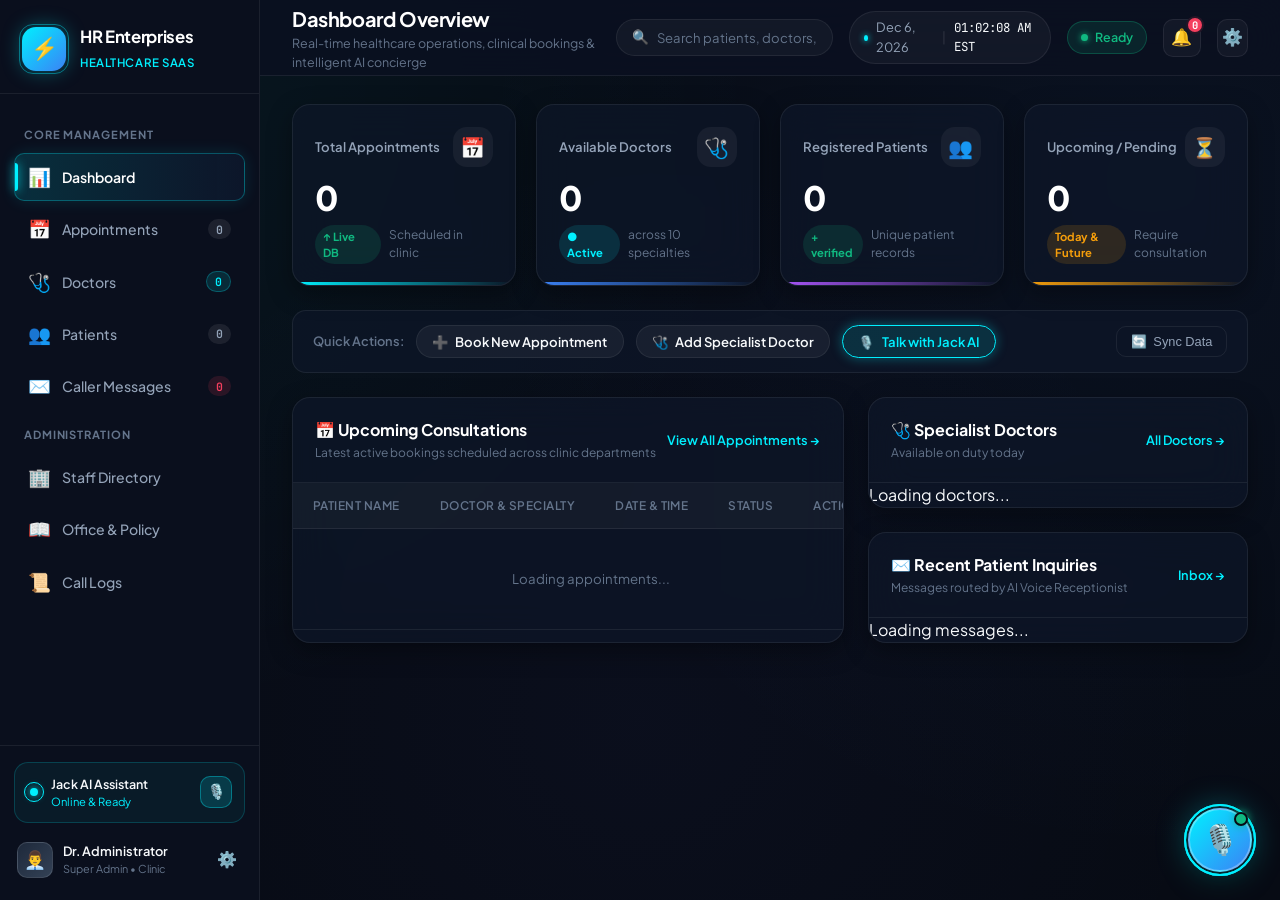
==== commit 06763cd5: "feat: redesign Jack into premium Healthcare SaaS dashboard with floating AI assistant" ====
--- a/static/index.html
+++ b/static/index.html
@@ -4,224 +4,756 @@
 <head>
     <meta charset="UTF-8">
     <meta name="viewport" content="width=device-width, initial-scale=1.0">
-    <title>HR Enterprises — Corporate AI Voice Receptionist</title>
+    <title>HR Enterprises — Healthcare SaaS & AI Receptionist</title>
     <link rel="stylesheet" href="/static/css/styles.css">
+    <link rel="preconnect" href="https://fonts.googleapis.com">
+    <link rel="preconnect" href="https://fonts.gstatic.com" crossorigin>
+    <link href="https://fonts.googleapis.com/css2?family=Plus+Jakarta+Sans:wght@300;400;500;600;700;800&family=JetBrains+Mono:wght@400;500;600&display=swap" rel="stylesheet">
 </head>
 
-<body>
-    <!-- Header Navigation -->
-    <header class="header-bar">
-        <div class="brand-section">
-            <div class="brand-logo">🏢</div>
-            <div class="brand-text">
-                <h1 id="companyHeaderTitle">HR Enterprises</h1>
-                <p>Executive Front Desk & Virtual Concierge Console</p>
-            </div>
-        </div>
-
-        <div class="header-status-group">
-            <div class="system-clock" id="systemClock">12:00:00 PM EST</div>
-            <div class="connection-pill" id="connectionPill">
-                <span class="status-dot"></span>
-                <span id="connectionText">Ready</span>
-            </div>
-            <button class="btn-icon" id="openSettingsBtn" title="System Settings">⚙️</button>
-        </div>
-    </header>
-
-    <!-- Main App Split Layout -->
-    <main class="main-container">
-        <!-- Left Column: Voice Reception Console -->
-        <section class="glass-panel reception-console">
-            <div class="console-hero" id="consoleHero">
-                <div class="receptionist-avatar-container" id="avatarContainer">
-                    <div class="avatar-ring"></div>
-                    <div class="avatar-glow"></div>
-                    <div class="receptionist-avatar" id="receptionistAvatar">🎙️</div>
-                </div>
-
-                <div class="receptionist-identity">
-                    <h2 id="receptionistNameDisplay">Jack</h2>
-                    <p id="receptionistRoleDisplay">Executive AI Corporate Receptionist</p>
+<body class="dashboard-body">
+    <!-- App Layout: Sidebar + Main Content -->
+    <div class="app-layout">
+
+        <!-- ===================================================================
+             1. Left Sidebar Navigation
+             =================================================================== -->
+        <aside class="app-sidebar" id="appSidebar">
+            <!-- Brand Section -->
+            <div class="sidebar-brand">
+                <div class="brand-logo-icon">
+                    <span class="logo-pulse"></span>
+                    <span class="logo-symbol">⚡</span>
+                </div>
+                <div class="brand-info">
+                    <h2 class="brand-title" id="companyHeaderTitle">HR Enterprises</h2>
+                    <span class="brand-badge">Healthcare SaaS</span>
+                </div>
+            </div>
+
+            <!-- Navigation Links -->
+            <nav class="sidebar-nav">
+                <div class="nav-group-label">Core Management</div>
+                <button class="nav-item active" data-view="dashboardView">
+                    <span class="nav-icon">📊</span>
+                    <span class="nav-label">Dashboard</span>
+                </button>
+                <button class="nav-item" data-view="appointmentsView">
+                    <span class="nav-icon">📅</span>
+                    <span class="nav-label">Appointments</span>
+                    <span class="nav-badge" id="sidebarApptBadge">0</span>
+                </button>
+                <button class="nav-item" data-view="doctorsView">
+                    <span class="nav-icon">🩺</span>
+                    <span class="nav-label">Doctors</span>
+                    <span class="nav-badge cyan" id="sidebarDoctorBadge">0</span>
+                </button>
+                <button class="nav-item" data-view="patientsView">
+                    <span class="nav-icon">👥</span>
+                    <span class="nav-label">Patients</span>
+                    <span class="nav-badge" id="sidebarPatientBadge">0</span>
+                </button>
+                <button class="nav-item" data-view="messagesView">
+                    <span class="nav-icon">✉️</span>
+                    <span class="nav-label">Caller Messages</span>
+                    <span class="nav-badge rose" id="sidebarMsgBadge">0</span>
+                </button>
+
+                <div class="nav-group-label">Administration</div>
+                <button class="nav-item" data-view="directoryView">
+                    <span class="nav-icon">🏢</span>
+                    <span class="nav-label">Staff Directory</span>
+                </button>
+                <button class="nav-item" data-view="faqView">
+                    <span class="nav-icon">📖</span>
+                    <span class="nav-label">Office & Policy</span>
+                </button>
+                <button class="nav-item" data-view="logsView">
+                    <span class="nav-icon">📜</span>
+                    <span class="nav-label">Call Logs</span>
+                </button>
+            </nav>
+
+            <!-- Sidebar Bottom: Jack AI Status & Settings -->
+            <div class="sidebar-footer">
+                <div class="ai-status-card" id="sidebarAiStatusCard">
+                    <div class="ai-status-indicator">
+                        <span class="pulse-ring"></span>
+                        <span class="status-orb"></span>
+                    </div>
+                    <div class="ai-status-info">
+                        <span class="ai-name">Jack AI Assistant</span>
+                        <span class="ai-state" id="sidebarAiState">Online & Ready</span>
+                    </div>
+                    <button class="btn-talk-quick" id="quickTalkBtn" title="Open Jack AI Assistant">🎙️</button>
+                </div>
+
+                <div class="user-profile-bar">
+                    <div class="user-avatar">👨‍💼</div>
+                    <div class="user-details">
+                        <span class="user-name">Dr. Administrator</span>
+                        <span class="user-role">Super Admin • Clinic</span>
+                    </div>
+                    <button class="btn-icon-subtle" id="openSettingsBtn" title="System Settings">⚙️</button>
+                </div>
+            </div>
+        </aside>
+
+        <!-- Sidebar Overlay for Mobile -->
+        <div class="sidebar-backdrop" id="sidebarBackdrop"></div>
+
+        <!-- ===================================================================
+             2. Main Content Container
+             =================================================================== -->
+        <div class="main-wrapper">
+            <!-- Top Header Bar -->
+            <header class="dashboard-topbar">
+                <div class="topbar-left">
+                    <button class="btn-menu-toggle" id="mobileMenuToggle" title="Toggle Sidebar">☰</button>
+                    <div class="topbar-title-group">
+                        <h1 class="page-main-heading" id="currentPageTitle">Dashboard Overview</h1>
+                        <p class="page-sub-heading">Real-time healthcare operations, clinical bookings & intelligent AI concierge</p>
+                    </div>
+                </div>
+
+                <div class="topbar-right">
+                    <!-- Global Search -->
+                    <div class="topbar-search-box">
+                        <span class="search-lens">🔍</span>
+                        <input type="text" id="globalSearchInput" placeholder="Search patients, doctors, bookings..." autocomplete="off">
+                    </div>
+
+                    <!-- Live Date & Clock -->
+                    <div class="clock-chip">
+                        <span class="chip-dot"></span>
+                        <span id="currentDateDisplay">Nov 18, 2026</span>
+                        <span class="chip-divider">|</span>
+                        <span class="mono-time" id="systemClock">12:00:00 PM EST</span>
+                    </div>
+
+                    <!-- Connection Pill -->
+                    <div class="connection-pill online" id="connectionPill">
+                        <span class="status-dot"></span>
+                        <span id="connectionText">Ready</span>
+                    </div>
+
+                    <!-- Notifications Dropdown Trigger -->
+                    <div class="notification-wrapper">
+                        <button class="btn-topbar-icon" id="notificationsBtn" title="Recent Notifications">
+                            <span>🔔</span>
+                            <span class="notif-badge" id="notifBadge">0</span>
+                        </button>
+                        <!-- Dropdown Menu -->
+                        <div class="notifications-dropdown" id="notificationsDropdown">
+                            <div class="notif-header">
+                                <h4>Notifications & Inquiries</h4>
+                                <span class="notif-count-tag" id="notifDropdownCount">0 Unread</span>
+                            </div>
+                            <div class="notif-list" id="notifDropdownList">
+                                <div class="notif-empty">No unread notifications.</div>
+                            </div>
+                        </div>
+                    </div>
+
+                    <!-- Header Settings -->
+                    <button class="btn-topbar-icon" id="headerSettingsBtn" title="Settings">⚙️</button>
+                </div>
+            </header>
+
+            <!-- Dashboard Content Container (Holds All Views) -->
+            <main class="dashboard-content" id="dashboardContent">
+
+                <!-- ===============================================================
+                     VIEW 1: Dashboard Overview
+                     =============================================================== -->
+                <section class="view-panel active" id="dashboardView">
+                    <!-- Top 4 Summary Stat Cards -->
+                    <div class="stat-cards-grid">
+                        <!-- Stat 1: Total Appointments -->
+                        <div class="stat-card stat-cyan">
+                            <div class="stat-header">
+                                <span class="stat-label">Total Appointments</span>
+                                <div class="stat-icon-wrap">📅</div>
+                            </div>
+                            <div class="stat-number" id="statTotalAppts">0</div>
+                            <div class="stat-footer">
+                                <span class="trend-pill positive">↑ Live DB</span>
+                                <span class="stat-desc">Scheduled in clinic</span>
+                            </div>
+                            <div class="card-glow-line cyan"></div>
+                        </div>
+
+                        <!-- Stat 2: Available Doctors -->
+                        <div class="stat-card stat-blue">
+                            <div class="stat-header">
+                                <span class="stat-label">Available Doctors</span>
+                                <div class="stat-icon-wrap">🩺</div>
+                            </div>
+                            <div class="stat-number" id="statAvailableDocs">0</div>
+                            <div class="stat-footer">
+                                <span class="trend-pill neutral">● Active</span>
+                                <span class="stat-desc" id="statTotalDocsSub">across 10 specialties</span>
+                            </div>
+                            <div class="card-glow-line blue"></div>
+                        </div>
+
+                        <!-- Stat 3: Registered Patients -->
+                        <div class="stat-card stat-purple">
+                            <div class="stat-header">
+                                <span class="stat-label">Registered Patients</span>
+                                <div class="stat-icon-wrap">👥</div>
+                            </div>
+                            <div class="stat-number" id="statTotalPatients">0</div>
+                            <div class="stat-footer">
+                                <span class="trend-pill positive">+ verified</span>
+                                <span class="stat-desc">Unique patient records</span>
+                            </div>
+                            <div class="card-glow-line purple"></div>
+                        </div>
+
+                        <!-- Stat 4: Pending / Upcoming -->
+                        <div class="stat-card stat-amber">
+                            <div class="stat-header">
+                                <span class="stat-label">Upcoming / Pending</span>
+                                <div class="stat-icon-wrap">⏳</div>
+                            </div>
+                            <div class="stat-number" id="statPendingAppts">0</div>
+                            <div class="stat-footer">
+                                <span class="trend-pill warning">Today & Future</span>
+                                <span class="stat-desc">Require consultation</span>
+                            </div>
+                            <div class="card-glow-line amber"></div>
+                        </div>
+                    </div>
+
+                    <!-- Quick Actions Row -->
+                    <div class="quick-actions-bar">
+                        <div class="qa-left">
+                            <span class="qa-title">Quick Actions:</span>
+                            <button class="btn-action-pill" id="quickNewApptBtn">
+                                <span>➕</span> Book New Appointment
+                            </button>
+                            <button class="btn-action-pill" id="quickNewDocBtn">
+                                <span>🩺</span> Add Specialist Doctor
+                            </button>
+                            <button class="btn-action-pill highlight" id="quickTriggerJackBtn">
+                                <span>🎙️</span> Talk with Jack AI
+                            </button>
+                        </div>
+                        <div class="qa-right">
+                            <button class="btn-refresh-all" id="refreshDashboardBtn" title="Sync Live Data">
+                                <span>🔄</span> Sync Data
+                            </button>
+                        </div>
+                    </div>
+
+                    <!-- Main Dashboard Split Grid -->
+                    <div class="dashboard-split-grid">
+                        <!-- Left: Upcoming Appointments Preview Table -->
+                        <div class="surface-card">
+                            <div class="surface-header">
+                                <div class="surface-title-group">
+                                    <h3>📅 Upcoming Consultations</h3>
+                                    <p>Latest active bookings scheduled across clinic departments</p>
+                                </div>
+                                <button class="btn-text-link" id="viewAllApptsLink">View All Appointments →</button>
+                            </div>
+                            <div class="table-responsive">
+                                <table class="saas-table" id="dashboardApptsTable">
+                                    <thead>
+                                        <tr>
+                                            <th>Patient Name</th>
+                                            <th>Doctor & Specialty</th>
+                                            <th>Date & Time</th>
+                                            <th>Status</th>
+                                            <th>Actions</th>
+                                        </tr>
+                                    </thead>
+                                    <tbody id="dashboardApptsTbody">
+                                        <tr>
+                                            <td colspan="5" class="table-loading">Loading appointments...</td>
+                                        </tr>
+                                    </tbody>
+                                </table>
+                            </div>
+                        </div>
+
+                        <!-- Right Column: Top Doctors & Recent Messages -->
+                        <div class="dashboard-right-column">
+                            <!-- Top Specialist Doctors Card -->
+                            <div class="surface-card">
+                                <div class="surface-header">
+                                    <div class="surface-title-group">
+                                        <h3>🩺 Specialist Doctors</h3>
+                                        <p>Available on duty today</p>
+                                    </div>
+                                    <button class="btn-text-link" id="viewAllDoctorsLink">All Doctors →</button>
+                                </div>
+                                <div class="mini-doctors-list" id="dashboardDoctorsMini">
+                                    <div class="table-loading">Loading doctors...</div>
+                                </div>
+                            </div>
+
+                            <!-- Recent Caller Messages Card -->
+                            <div class="surface-card">
+                                <div class="surface-header">
+                                    <div class="surface-title-group">
+                                        <h3>✉️ Recent Patient Inquiries</h3>
+                                        <p>Messages routed by AI Voice Receptionist</p>
+                                    </div>
+                                    <button class="btn-text-link" id="viewAllMessagesLink">Inbox →</button>
+                                </div>
+                                <div class="mini-messages-list" id="dashboardMessagesMini">
+                                    <div class="table-loading">Loading messages...</div>
+                                </div>
+                            </div>
+                        </div>
+                    </div>
+                </section>
+
+                <!-- ===============================================================
+                     VIEW 2: Appointments Management
+                     =============================================================== -->
+                <section class="view-panel" id="appointmentsView">
+                    <!-- Controls Bar -->
+                    <div class="section-toolbar">
+                        <div class="filter-pills-group" id="apptFilterGroup">
+                            <button class="filter-pill active" data-filter="all">All Appointments (<span id="countFilterAll">0</span>)</button>
+                            <button class="filter-pill" data-filter="today">Today (<span id="countFilterToday">0</span>)</button>
+                            <button class="filter-pill" data-filter="upcoming">Upcoming (<span id="countFilterUpcoming">0</span>)</button>
+                            <button class="filter-pill" data-filter="completed">Completed (<span id="countFilterCompleted">0</span>)</button>
+                            <button class="filter-pill" data-filter="cancelled">Cancelled (<span id="countFilterCancelled">0</span>)</button>
+                        </div>
+
+                        <div class="toolbar-actions">
+                            <div class="search-input-wrapper">
+                                <span class="search-icon">🔍</span>
+                                <input type="text" id="apptSearchInput" class="search-input" placeholder="Search patient, doctor, date...">
+                            </div>
+                            <button class="btn-primary" id="openBookApptModalBtn">
+                                <span>➕</span> Book Appointment
+                            </button>
+                            <button class="btn-icon" id="refreshApptsBtn" title="Refresh">🔄</button>
+                        </div>
+                    </div>
+
+                    <!-- Appointments Table Container -->
+                    <div class="surface-card no-padding">
+                        <div class="table-responsive">
+                            <table class="saas-table detailed" id="fullApptsTable">
+                                <thead>
+                                    <tr>
+                                        <th>ID</th>
+                                        <th>Patient Name</th>
+                                        <th>Contact Info</th>
+                                        <th>Consulting Doctor</th>
+                                        <th>Department</th>
+                                        <th>Date & Slot</th>
+                                        <th>Purpose / Complaint</th>
+                                        <th>Status</th>
+                                        <th class="th-actions">Actions</th>
+                                    </tr>
+                                </thead>
+                                <tbody id="appointmentsList">
+                                    <tr>
+                                        <td colspan="9" class="table-loading">Loading appointments list...</td>
+                                    </tr>
+                                </tbody>
+                            </table>
+                        </div>
+                    </div>
+                </section>
+
+                <!-- ===============================================================
+                     VIEW 3: Doctors Directory
+                     =============================================================== -->
+                <section class="view-panel" id="doctorsView">
+                    <!-- Controls Bar -->
+                    <div class="section-toolbar">
+                        <div class="toolbar-left-group">
+                            <div class="search-input-wrapper">
+                                <span class="search-icon">🔍</span>
+                                <input type="text" id="doctorSearchInput" class="search-input" placeholder="Search doctor by name, specialty, bio...">
+                            </div>
+                            <select id="doctorSpecFilter" class="form-select doctor-spec-filter">
+                                <option value="">All Specializations</option>
+                            </select>
+                        </div>
+
+                        <div class="toolbar-actions">
+                            <!-- Admin Add New Doctor Button -->
+                            <button class="btn-primary" id="adminAddDoctorBtn">
+                                <span>➕</span> Add New Doctor
+                            </button>
+                            <button class="btn-icon" id="refreshDoctorsBtn" title="Refresh">🔄</button>
+                        </div>
+                    </div>
+
+                    <!-- Doctors Cards Grid -->
+                    <div class="doctors-cards-grid" id="doctorsList">
+                        <div class="table-loading">Loading doctors directory...</div>
+                    </div>
+                </section>
+
+                <!-- ===============================================================
+                     VIEW 4: Patients Directory
+                     =============================================================== -->
+                <section class="view-panel" id="patientsView">
+                    <!-- Controls Bar -->
+                    <div class="section-toolbar">
+                        <div class="toolbar-left-group">
+                            <div class="search-input-wrapper">
+                                <span class="search-icon">🔍</span>
+                                <input type="text" id="patientSearchInput" class="search-input" placeholder="Search patients by name, phone...">
+                            </div>
+                        </div>
+
+                        <div class="toolbar-actions">
+                            <button class="btn-primary" id="patientNewApptBtn">
+                                <span>➕</span> Schedule Patient Visit
+                            </button>
+                            <button class="btn-icon" id="refreshPatientsBtn" title="Refresh">🔄</button>
+                        </div>
+                    </div>
+
+                    <!-- Patients Table Container -->
+                    <div class="surface-card no-padding">
+                        <div class="table-responsive">
+                            <table class="saas-table detailed">
+                                <thead>
+                                    <tr>
+                                        <th>Patient Name</th>
+                                        <th>Contact Details</th>
+                                        <th>Total Visits</th>
+                                        <th>Last Visit Date</th>
+                                        <th>Last Consulting Doctor</th>
+                                        <th>Department</th>
+                                        <th>Last Status</th>
+                                        <th class="th-actions">Actions</th>
+                                    </tr>
+                                </thead>
+                                <tbody id="patientsList">
+                                    <tr>
+                                        <td colspan="8" class="table-loading">Loading patient records...</td>
+                                    </tr>
+                                </tbody>
+                            </table>
+                        </div>
+                    </div>
+                </section>
+
+                <!-- ===============================================================
+                     VIEW 5: Caller Messages & Voicemails
+                     =============================================================== -->
+                <section class="view-panel" id="messagesView">
+                    <div class="section-toolbar">
+                        <div class="toolbar-left-group">
+                            <div class="filter-pills-group" id="msgFilterGroup">
+                                <button class="filter-pill active" data-msg-filter="all">All Messages (<span id="msgFilterAllCount">0</span>)</button>
+                                <button class="filter-pill" data-msg-filter="unread">Unread (<span id="msgFilterUnreadCount">0</span>)</button>
+                                <button class="filter-pill" data-msg-filter="urgent">Urgent (<span id="msgFilterUrgentCount">0</span>)</button>
+                            </div>
+                        </div>
+
+                        <div class="toolbar-actions">
+                            <button class="btn-icon" id="refreshMsgsBtn" title="Refresh Messages">🔄</button>
+                        </div>
+                    </div>
+
+                    <!-- Messages Cards Grid -->
+                    <div class="messages-cards-grid" id="messagesList">
+                        <div class="table-loading">Loading caller messages...</div>
+                    </div>
+                </section>
+
+                <!-- ===============================================================
+                     VIEW 6: Corporate Staff Directory
+                     =============================================================== -->
+                <section class="view-panel" id="directoryView">
+                    <div class="section-toolbar">
+                        <div class="toolbar-left-group">
+                            <div class="search-input-wrapper">
+                                <span class="search-icon">🔍</span>
+                                <input type="text" id="directorySearchInput" class="search-input" placeholder="Search staff by name, title, department...">
+                            </div>
+                        </div>
+                        <div class="toolbar-actions">
+                            <button class="btn-icon" id="refreshDirectoryBtn" title="Refresh">🔄</button>
+                        </div>
+                    </div>
+
+                    <div class="staff-cards-grid" id="directoryList">
+                        <div class="table-loading">Loading directory...</div>
+                    </div>
+                </section>
+
+                <!-- ===============================================================
+                     VIEW 7: Office FAQs & Corporate Policy
+                     =============================================================== -->
+                <section class="view-panel" id="faqView">
+                    <div class="section-toolbar">
+                        <div class="toolbar-title-group">
+                            <h3>Corporate Guidelines & Facility Information</h3>
+                            <p>Operating hours, parking, security badges, and patient visitation rules</p>
+                        </div>
+                    </div>
+
+                    <div class="faq-cards-grid" id="faqList">
+                        <div class="table-loading">Loading corporate knowledge...</div>
+                    </div>
+                </section>
+
+                <!-- ===============================================================
+                     VIEW 8: Call Logs History
+                     =============================================================== -->
+                <section class="view-panel" id="logsView">
+                    <div class="section-toolbar">
+                        <div class="toolbar-title-group">
+                            <h3>Reception Call History & Audio Sessions</h3>
+                            <p>Automated interaction logs from front-desk callers and web clients</p>
+                        </div>
+                        <button class="btn-icon" id="refreshLogsBtn" title="Refresh">🔄</button>
+                    </div>
+
+                    <div class="logs-cards-grid" id="logsList">
+                        <div class="table-loading">No recorded calls yet.</div>
+                    </div>
+                </section>
+
+            </main>
+        </div>
+    </div>
+
+    <!-- =======================================================================
+         3. Floating Jack AI Assistant (Circular Widget + Compact Window)
+         ======================================================================= -->
+
+    <!-- Floating Circular Trigger Button (Bottom-Right) -->
+    <div class="floating-jack-btn-container" id="jackFloatingContainer">
+        <div class="floating-tooltip">Talk to Jack (AI Receptionist)</div>
+        <button class="floating-jack-btn" id="jackFloatingBtn" aria-label="Open Jack AI Assistant">
+            <span class="floating-pulse-ring"></span>
+            <span class="floating-pulse-ring-outer"></span>
+            <span class="floating-online-dot"></span>
+            <span class="floating-jack-avatar" id="receptionistAvatar">🎙️</span>
+        </button>
+    </div>
+
+    <!-- Floating Compact Assistant Window -->
+    <div class="floating-assistant-window" id="jackAssistantPopup">
+        <!-- Assistant Window Header -->
+        <div class="assistant-header" id="assistantHeader">
+            <div class="assistant-identity">
+                <div class="assistant-avatar-mini">
+                    <span>🎙️</span>
+                    <span class="mini-status-orb"></span>
+                </div>
+                <div class="assistant-text">
+                    <div class="assistant-name-row">
+                        <h4 id="receptionistNameDisplay">Jack</h4>
+                        <span class="badge-role">AI Receptionist</span>
+                    </div>
                     <div class="live-badge idle" id="liveBadge">
                         <span>●</span> <span id="badgeText">Standby</span>
                     </div>
                 </div>
-
-                <!-- Waveform Canvas -->
-                <div class="waveform-container">
-                    <canvas id="waveformCanvas" width="480" height="48"></canvas>
-                </div>
-
-                <!-- Call Control Buttons -->
-                <div class="call-actions-row">
-                    <button class="btn-call btn-start-call" id="startCallBtn">
-                        <span>📞</span> Start Voice Call
-                    </button>
-                    <button class="btn-call btn-end-call" id="endCallBtn">
-                        <span>🔴</span> End Call
-                    </button>
-                    <button class="btn-mute" id="muteBtn">
-                        <span id="muteIcon">🎤</span> <span id="muteLabel">Mute</span>
-                    </button>
-                </div>
-
-                <!-- Active Tool Execution Banner -->
-                <div class="active-tool-banner" id="activeToolBanner">
-                    <div class="tool-spinner"></div>
-                    <span id="toolBannerText">Executing tool...</span>
-                </div>
-            </div>
-
-            <!-- Quick Suggestions Bar -->
-            <div class="quick-prompts-bar">
-                <button class="prompt-pill" data-prompt="Which doctors are available for appointments today?">🩺 Available Doctors</button>
-                <button class="prompt-pill" data-prompt="Book an appointment with Dr. Arun Prakash Sharma tomorrow at 10:00 AM for Rahul Verma">🫀 Book Cardiologist</button>
-                <button class="prompt-pill" data-prompt="I need to see a dermatologist for a skin checkup. Who is available?">🧴 Skin Specialist</button>
-                <button class="prompt-pill" data-prompt="Is Rajesh Krishnamurthy available for a meeting?">👤 Check Rajesh</button>
-                <button class="prompt-pill" data-prompt="What are your office hours and visitor parking policy?">📍 Hours & Parking</button>
-                <button class="prompt-pill" data-prompt="Please leave an urgent message for Arjun Mehta regarding the security audit.">✉️ Leave Message</button>
-            </div>
-
-            <!-- Live Dialogue Transcript Stream -->
-            <div class="transcript-feed" id="transcriptFeed">
-                <div class="system-notice">
-                    Welcome to the Front Desk Console. Click <strong>"Start Voice Call"</strong> or type a message below
-                    to begin interacting with Jack.
-                </div>
-            </div>
-
-            <!-- Chat Input Fallback -->
-            <div class="console-input-bar">
-                <input type="text" id="chatInput" class="chat-input"
-                    placeholder="Speak via voice or type your inquiry here..." autocomplete="off">
-                <button class="btn-send" id="micVoiceBtn" title="Speak via Microphone" style="background: rgba(255, 255, 255, 0.08); border: 1px solid rgba(255, 255, 255, 0.15); margin-right: 6px; padding: 0 14px; font-size: 1.1rem; display: flex; align-items: center; justify-content: center;">🎙️</button>
-                <button class="btn-send" id="sendChatBtn">Send</button>
-            </div>
-        </section>
-
-        <!-- Right Column: Front Desk Management Suite -->
-        <section class="glass-panel office-suite">
-            <!-- Suite Navigation Tabs -->
-            <nav class="suite-tabs">
-                <button class="tab-btn active" data-tab="appointmentsTab">
-                    <span>📅</span> Appointments <span class="badge-count" id="apptCountBadge">0</span>
-                </button>
-                <button class="tab-btn" data-tab="doctorsTab">
-                    <span>🩺</span> Doctors <span class="badge-count" id="doctorCountBadge">0</span>
-                </button>
-                <button class="tab-btn" data-tab="messagesTab">
-                    <span>✉️</span> Caller Messages <span class="badge-count" id="msgCountBadge">0</span>
-                </button>
-                <button class="tab-btn" data-tab="directoryTab">
-                    <span>👥</span> Staff Directory
-                </button>
-                <button class="tab-btn" data-tab="faqTab">
-                    <span>🏢</span> Office Info
-                </button>
-                <button class="tab-btn" data-tab="logsTab">
-                    <span>📜</span> Call Logs
-                </button>
-            </nav>
-
-            <!-- Suite Content Panes -->
-            <div class="suite-content">
-                <!-- Tab 1: Appointments -->
-                <div class="tab-pane active" id="appointmentsTab">
-                    <div class="pane-header">
-                        <h3>Scheduled Visitors & Meetings</h3>
-                        <button class="btn-icon" id="refreshApptsBtn" title="Refresh Appointments">🔄</button>
-                    </div>
-                    <div class="card-list" id="appointmentsList">
-                        <div class="system-notice">Loading upcoming appointments...</div>
-                    </div>
-                </div>
-
-                <!-- Tab 1.5: Doctors Available -->
-                <div class="tab-pane" id="doctorsTab">
-                    <div class="pane-header">
-                        <h3>Doctors Available for Appointments</h3>
-                        <button class="btn-icon" id="refreshDoctorsBtn" title="Refresh Doctors">🔄</button>
-                    </div>
-                    <div class="doctors-filter-bar">
-                        <div class="search-input-wrapper">
-                            <span class="search-icon">🔍</span>
-                            <input type="text" id="doctorSearchInput" class="search-input"
-                                placeholder="Search doctors by name, specialization...">
-                        </div>
-                        <select id="doctorSpecFilter" class="form-select doctor-spec-filter">
-                            <option value="">All Specializations</option>
-                        </select>
-                    </div>
-                    <div class="card-list" id="doctorsList">
-                        <div class="system-notice">Loading doctors directory...</div>
-                    </div>
-                </div>
-
-                <!-- Tab 2: Messages & Inquiries -->
-                <div class="tab-pane" id="messagesTab">
-                    <div class="pane-header">
-                        <h3>Visitor Messages & Voicemails</h3>
-                        <button class="btn-icon" id="refreshMsgsBtn" title="Refresh Messages">🔄</button>
-                    </div>
-                    <div class="card-list" id="messagesList">
-                        <div class="system-notice">Loading messages...</div>
-                    </div>
-                </div>
-
-                <!-- Tab 3: Staff Directory -->
-                <div class="tab-pane" id="directoryTab">
-                    <div class="pane-header">
-                        <h3>Staff Directory</h3>
-                        <div class="search-input-wrapper">
-                            <span class="search-icon">🔍</span>
-                            <input type="text" id="directorySearchInput" class="search-input"
-                                placeholder="Search by name, department, or title...">
-                        </div>
-                    </div>
-                    <div class="card-list" id="directoryList">
-                        <div class="system-notice">Loading directory...</div>
-                    </div>
-                </div>
-
-                <!-- Tab 4: Office FAQs & Knowledge -->
-                <div class="tab-pane" id="faqTab">
-                    <div class="pane-header">
-                        <h3>Corporate Knowledge & Policies</h3>
-                    </div>
-                    <div class="card-list" id="faqList">
-                        <div class="system-notice">Loading company knowledge...</div>
-                    </div>
-                </div>
-
-                <!-- Tab 5: Call Logs -->
-                <div class="tab-pane" id="logsTab">
-                    <div class="pane-header">
-                        <h3>Reception Call History</h3>
-                        <button class="btn-icon" id="refreshLogsBtn" title="Refresh Logs">🔄</button>
-                    </div>
-                    <div class="card-list" id="logsList">
-                        <div class="system-notice">No recorded calls yet.</div>
-                    </div>
-                </div>
-            </div>
-        </section>
-    </main>
-
-    <!-- Settings Modal -->
+            </div>
+
+            <div class="assistant-window-controls">
+                <button class="btn-win-ctrl" id="minimizeAssistantBtn" title="Minimize">_</button>
+                <button class="btn-win-ctrl close" id="closeAssistantBtn" title="Close">✕</button>
+            </div>
+        </div>
+
+        <!-- Waveform Visualizer & Voice Controls -->
+        <div class="assistant-voice-bar" id="consoleHero">
+            <div class="waveform-box">
+                <canvas id="waveformCanvas" width="340" height="36"></canvas>
+            </div>
+            <div class="assistant-voice-actions">
+                <button class="btn-voice-toggle btn-start" id="startCallBtn">
+                    <span>📞</span> Start Voice Call
+                </button>
+                <button class="btn-voice-toggle btn-end" id="endCallBtn" style="display: none;">
+                    <span>🔴</span> End Call
+                </button>
+                <button class="btn-voice-mute" id="muteBtn" style="display: none;">
+                    <span id="muteIcon">🎤</span> <span id="muteLabel">Mute</span>
+                </button>
+            </div>
+        </div>
+
+        <!-- Active Tool Execution Banner -->
+        <div class="active-tool-banner" id="activeToolBanner" style="display: none;">
+            <div class="tool-spinner"></div>
+            <span id="toolBannerText">Executing tool...</span>
+        </div>
+
+        <!-- Quick Prompts Scroll Strip -->
+        <div class="quick-prompts-bar">
+            <button class="prompt-pill" data-prompt="Which doctors are available for appointments today?">🩺 Available Doctors</button>
+            <button class="prompt-pill" data-prompt="Book an appointment with a cardiologist tomorrow at 10:00 AM">🫀 Book Cardiologist</button>
+            <button class="prompt-pill" data-prompt="I need to see a dermatologist for skin rash">🧴 Skin Specialist</button>
+            <button class="prompt-pill" data-prompt="What are your office hours and visitor parking policy?">📍 Hours & Parking</button>
+            <button class="prompt-pill" data-prompt="Is Rajesh Krishnamurthy available for a meeting?">👤 Check Rajesh</button>
+        </div>
+
+        <!-- Transcript Feed Messages -->
+        <div class="transcript-feed" id="transcriptFeed">
+            <div class="system-notice">
+                👋 Hello! I am <strong>Jack</strong>, your AI Healthcare Receptionist. You can speak with me through voice or type below to discover doctors, check schedules, and book appointments.
+            </div>
+        </div>
+
+        <!-- Chat Input Bar -->
+        <div class="console-input-bar">
+            <input type="text" id="chatInput" class="chat-input" placeholder="Type your inquiry or speak via voice..." autocomplete="off">
+            <button class="btn-mic-input" id="micVoiceBtn" title="Speak via Microphone">🎙️</button>
+            <button class="btn-send-message" id="sendChatBtn" title="Send Message">➤</button>
+        </div>
+    </div>
+
+    <!-- =======================================================================
+         4. Modals
+         ======================================================================= -->
+
+    <!-- Modal 1: Book Doctor Appointment -->
+    <div class="modal-overlay" id="bookDoctorModal">
+        <div class="modal-card">
+            <div class="modal-header">
+                <h3>📋 Book Doctor Consultation</h3>
+                <button class="btn-icon" id="closeBookDoctorBtn">✕</button>
+            </div>
+            <div class="modal-body">
+                <div class="doctor-booking-info" id="bookingDoctorInfo"></div>
+                <div class="form-group">
+                    <label for="bookPatientName">Patient Full Name <span class="req">*</span></label>
+                    <input type="text" id="bookPatientName" class="form-input" placeholder="e.g. Rahul Verma">
+                </div>
+                <div class="form-group">
+                    <label for="bookPatientContact">Contact (Phone / Email) <span class="req">*</span></label>
+                    <input type="text" id="bookPatientContact" class="form-input" placeholder="e.g. +91-98765-43210">
+                </div>
+                <div class="form-row">
+                    <div class="form-group">
+                        <label for="bookApptDate">Appointment Date <span class="req">*</span></label>
+                        <input type="date" id="bookApptDate" class="form-input">
+                    </div>
+                    <div class="form-group">
+                        <label for="bookApptSlot">Available Time Slot <span class="req">*</span></label>
+                        <select id="bookApptSlot" class="form-select"></select>
+                    </div>
+                </div>
+                <div class="form-group">
+                    <label for="bookApptPurpose">Chief Complaint / Symptoms</label>
+                    <input type="text" id="bookApptPurpose" class="form-input" placeholder="e.g. Routine checkup, chest pain, skin consultation">
+                </div>
+            </div>
+            <div class="modal-footer">
+                <button class="btn-secondary" id="cancelBookDoctorBtn">Cancel</button>
+                <button class="btn-primary" id="confirmBookDoctorBtn">📅 Confirm Appointment</button>
+            </div>
+        </div>
+    </div>
+
+    <!-- Modal 2: Admin Add New Doctor -->
+    <div class="modal-overlay" id="addDoctorModal">
+        <div class="modal-card modal-wide">
+            <div class="modal-header">
+                <h3>🩺 Add New Specialist Doctor (Admin)</h3>
+                <button class="btn-icon" id="closeAddDoctorBtn">✕</button>
+            </div>
+            <div class="modal-body">
+                <div class="form-row">
+                    <div class="form-group">
+                        <label for="newDocName">Doctor Full Name <span class="req">*</span></label>
+                        <input type="text" id="newDocName" class="form-input" placeholder="e.g. Dr. Aditya Sen">
+                    </div>
+                    <div class="form-group">
+                        <label for="newDocSpec">Specialization <span class="req">*</span></label>
+                        <input type="text" id="newDocSpec" class="form-input" placeholder="e.g. Cardiology, Dermatology">
+                    </div>
+                </div>
+                <div class="form-row">
+                    <div class="form-group">
+                        <label for="newDocDept">Department <span class="req">*</span></label>
+                        <input type="text" id="newDocDept" class="form-input" placeholder="e.g. Heart & Vascular Centre">
+                    </div>
+                    <div class="form-group">
+                        <label for="newDocQual">Qualification <span class="req">*</span></label>
+                        <input type="text" id="newDocQual" class="form-input" placeholder="e.g. MBBS, MD, DM (Cardiology)">
+                    </div>
+                </div>
+                <div class="form-row">
+                    <div class="form-group">
+                        <label for="newDocExp">Experience (Years)</label>
+                        <input type="number" id="newDocExp" class="form-input" value="8" min="1" max="50">
+                    </div>
+                    <div class="form-group">
+                        <label for="newDocFee">Consultation Fee</label>
+                        <input type="text" id="newDocFee" class="form-input" value="₹800">
+                    </div>
+                </div>
+                <div class="form-row">
+                    <div class="form-group">
+                        <label for="newDocDays">Available Days</label>
+                        <input type="text" id="newDocDays" class="form-input" value="Mon, Wed, Fri">
+                    </div>
+                    <div class="form-group">
+                        <label for="newDocSlots">Default Slots</label>
+                        <input type="text" id="newDocSlots" class="form-input" value="09:00 AM, 10:00 AM, 11:30 AM, 02:00 PM, 03:30 PM">
+                    </div>
+                </div>
+                <div class="form-row">
+                    <div class="form-group">
+                        <label for="newDocEmail">Email Address</label>
+                        <input type="email" id="newDocEmail" class="form-input" placeholder="e.g. doctor@hrenterprises.com">
+                    </div>
+                    <div class="form-group">
+                        <label for="newDocExt">Phone Extension</label>
+                        <input type="text" id="newDocExt" class="form-input" value="205">
+                    </div>
+                </div>
+                <div class="form-group">
+                    <label for="newDocBio">Doctor Bio & Specialties</label>
+                    <textarea id="newDocBio" class="form-input" rows="2" placeholder="Brief background, clinical focus, awards..."></textarea>
+                </div>
+            </div>
+            <div class="modal-footer">
+                <button class="btn-secondary" id="cancelAddDoctorBtn">Cancel</button>
+                <button class="btn-primary" id="confirmAddDoctorBtn">💾 Register Doctor</button>
+            </div>
+        </div>
+    </div>
+
+    <!-- Modal 3: Appointment Details Modal -->
+    <div class="modal-overlay" id="apptDetailsModal">
+        <div class="modal-card">
+            <div class="modal-header">
+                <h3>📄 Appointment Verification Details</h3>
+                <button class="btn-icon" id="closeApptDetailsBtn">✕</button>
+            </div>
+            <div class="modal-body" id="apptDetailsContent">
+                <!-- Injected via JavaScript -->
+            </div>
+            <div class="modal-footer">
+                <button class="btn-secondary" id="dismissApptDetailsBtn">Close</button>
+            </div>
+        </div>
+    </div>
+
+    <!-- Modal 4: Settings Modal -->
     <div class="modal-overlay" id="settingsModal">
         <div class="modal-card">
             <div class="modal-header">
-                <h3>System & Voice Settings</h3>
+                <h3>⚙️ System & Voice Assistant Settings</h3>
                 <button class="btn-icon" id="closeSettingsBtn">✕</button>
             </div>
             <div class="modal-body">
                 <div class="form-group">
                     <label for="apiKeyInput">Google Gemini API Key</label>
-                    <input type="password" id="apiKeyInput" class="form-input"
-                        placeholder="Enter your Gemini API key (AIza...)">
-                    <p class="form-help">Required for Live Audio & Speech intelligence. Key can also be set in
-                        <code>.env</code>.</p>
+                    <input type="password" id="apiKeyInput" class="form-input" placeholder="Enter your Gemini API key (AIza...)">
+                    <p class="form-help">Enables real-time bidirectional Gemini Live streaming audio and speech intelligence.</p>
                 </div>
 
                 <div class="form-group">
@@ -237,70 +769,38 @@
 
                 <div class="form-group">
                     <label for="liveModelDisplay">Live API Model</label>
-                    <input type="text" id="liveModelDisplay" class="form-input" value="gemini-3.1-flash-live-preview"
-                        disabled>
+                    <input type="text" id="liveModelDisplay" class="form-input" value="gemini-3.1-flash-live-preview" disabled>
                 </div>
 
                 <div class="form-group">
-                    <label for="customWsUrlInput">Live WebSocket Audio Backend (Optional)</label>
-                    <input type="text" id="customWsUrlInput" class="form-input"
-                        placeholder="e.g. wss://your-backend.railway.app/ws/live">
-                    <p class="form-help">Optional for Vercel: Provide an external WebSocket URL for full PCM audio
-                        streaming, or leave empty for built-in Browser Voice Assistant mode.</p>
+                    <label for="customWsUrlInput">External WebSocket URL (Optional)</label>
+                    <input type="text" id="customWsUrlInput" class="form-input" placeholder="e.g. wss://your-backend.railway.app/ws/live">
+                    <p class="form-help">Leave blank to use built-in server WebSocket & browser voice recognition.</p>
                 </div>
             </div>
             <div class="modal-footer">
                 <button class="btn-secondary" id="cancelSettingsBtn">Cancel</button>
-                <button class="btn-primary" id="saveSettingsBtn">Save Settings</button>
+                <button class="btn-primary" id="saveSettingsBtn">Save Configuration</button>
             </div>
         </div>
     </div>
 
-    <!-- Book Doctor Appointment Modal -->
-    <div class="modal-overlay" id="bookDoctorModal">
-        <div class="modal-card">
-            <div class="modal-header">
-                <h3>📋 Book Doctor Appointment</h3>
-                <button class="btn-icon" id="closeBookDoctorBtn">✕</button>
-            </div>
-            <div class="modal-body">
-                <div class="doctor-booking-info" id="bookingDoctorInfo"></div>
-                <div class="form-group">
-                    <label for="bookPatientName">Patient Name</label>
-                    <input type="text" id="bookPatientName" class="form-input" placeholder="e.g. Rahul Sharma">
-                </div>
-                <div class="form-group">
-                    <label for="bookPatientContact">Contact (Phone / Email)</label>
-                    <input type="text" id="bookPatientContact" class="form-input" placeholder="e.g. +91-98765-43210">
-                </div>
-                <div class="form-group">
-                    <label for="bookApptDate">Appointment Date</label>
-                    <input type="date" id="bookApptDate" class="form-input">
-                </div>
-                <div class="form-group">
-                    <label for="bookApptSlot">Time Slot</label>
-                    <select id="bookApptSlot" class="form-select">
-                    </select>
-                </div>
-                <div class="form-group">
-                    <label for="bookApptPurpose">Purpose / Symptoms</label>
-                    <input type="text" id="bookApptPurpose" class="form-input" placeholder="e.g. Routine health checkup">
-                </div>
-            </div>
-            <div class="modal-footer">
-                <button class="btn-secondary" id="cancelBookDoctorBtn">Cancel</button>
-                <button class="btn-primary" id="confirmBookDoctorBtn">📅 Confirm Booking</button>
-            </div>
-        </div>
+    <!-- Toast Notifications Container -->
+    <div class="toast-container" id="toastContainer"></div>
+
+    <!-- Hidden compatibility elements for existing audio hooks if needed -->
+    <div style="display: none;">
+        <span id="receptionistRoleDisplay">Executive AI Corporate Receptionist</span>
+        <div id="avatarContainer"></div>
+        <span id="apptCountBadge">0</span>
+        <span id="doctorCountBadge">0</span>
+        <span id="msgCountBadge">0</span>
     </div>
 
-    <!-- Toast Notifications -->
-    <div class="toast-container" id="toastContainer"></div>
-
-    <!-- Scripts -->
+    <!-- Application Scripts -->
     <script src="/static/js/audio-player.js"></script>
     <script src="/static/js/audio-processor.js"></script>
     <script src="/static/js/app.js"></script>
 </body>
 
-</html>+</html>
--- a/static/css/styles.css
+++ b/static/css/styles.css
@@ -1,66 +1,85 @@
 /* ==========================================================================
-   HR Enterprises Corporate AI Receptionist - Luxury Executive Design System
+   HR Enterprises Healthcare SaaS & AI Receptionist - Luxury Design System
+   Color Palette: Dark Navy (#070b14, #0b1120, #0f172a), Cyan (#00f0ff, #22d3ee),
+                  Electric Blue (#3b82f6, #6366f1)
    ========================================================================== */
 
-@import url('https://fonts.googleapis.com/css2?family=Plus+Jakarta+Sans:wght@300;400;500;600;700;800&family=JetBrains+Mono:wght@400;500&display=swap');
-
 :root {
-    --bg-dark: #090c14;
-    --bg-panel: rgba(18, 24, 38, 0.75);
-    --bg-panel-solid: #121826;
-    --bg-card: rgba(28, 36, 56, 0.55);
-    --bg-card-hover: rgba(36, 47, 72, 0.8);
-    --border-subtle: rgba(255, 255, 255, 0.08);
-    --border-accent: rgba(0, 240, 255, 0.3);
-    
-    --primary: #00f0ff;
-    --primary-glow: rgba(0, 240, 255, 0.35);
-    --accent-indigo: #6366f1;
-    --accent-violet: #8b5cf6;
-    --accent-emerald: #10b981;
-    --accent-amber: #f59e0b;
-    --accent-rose: #f43f5e;
-    
+    --bg-base: #070b14;
+    --bg-sidebar: #0a0f1d;
+    --bg-topbar: rgba(11, 17, 32, 0.88);
+    --bg-surface: rgba(15, 23, 42, 0.65);
+    --bg-surface-elevated: rgba(22, 33, 58, 0.75);
+    --bg-card: rgba(26, 38, 66, 0.5);
+    --bg-card-hover: rgba(33, 48, 82, 0.75);
+
+    --border-subtle: rgba(255, 255, 255, 0.07);
+    --border-medium: rgba(255, 255, 255, 0.12);
+    --border-cyan: rgba(0, 240, 255, 0.28);
+    --border-blue: rgba(59, 130, 246, 0.3);
+
+    --cyan: #00f0ff;
+    --cyan-glow: rgba(0, 240, 255, 0.35);
+    --cyan-dim: rgba(0, 240, 255, 0.12);
+    --blue: #3b82f6;
+    --blue-glow: rgba(59, 130, 246, 0.35);
+    --indigo: #6366f1;
+    --emerald: #10b981;
+    --emerald-dim: rgba(16, 185, 129, 0.14);
+    --amber: #f59e0b;
+    --amber-dim: rgba(245, 158, 11, 0.14);
+    --rose: #f43f5e;
+    --rose-dim: rgba(244, 63, 94, 0.14);
+    --purple: #a855f7;
+
     --text-primary: #f8fafc;
     --text-secondary: #94a3b8;
     --text-muted: #64748b;
+    --text-cyan: #38bdf8;
 
     --font-main: 'Plus Jakarta Sans', -apple-system, BlinkMacSystemFont, sans-serif;
     --font-mono: 'JetBrains Mono', monospace;
 
-    --radius-sm: 8px;
+    --radius-xs: 6px;
+    --radius-sm: 10px;
     --radius-md: 14px;
-    --radius-lg: 20px;
+    --radius-lg: 18px;
+    --radius-xl: 24px;
     --radius-full: 9999px;
 
-    --shadow-sm: 0 4px 12px rgba(0, 0, 0, 0.2);
-    --shadow-lg: 0 12px 36px rgba(0, 0, 0, 0.45);
-    --shadow-glow: 0 0 30px rgba(0, 240, 255, 0.2);
-}
-
+    --shadow-card: 0 8px 24px rgba(0, 0, 0, 0.35);
+    --shadow-cyan-glow: 0 0 24px rgba(0, 240, 255, 0.22);
+    --shadow-modal: 0 24px 60px rgba(0, 0, 0, 0.7);
+
+    --sidebar-width: 260px;
+    --topbar-height: 76px;
+}
+
+/* ==========================================================================
+   CSS Reset & Base Styles
+   ========================================================================== */
 *, *::before, *::after {
     box-sizing: border-box;
     margin: 0;
     padding: 0;
 }
 
-body {
+body.dashboard-body {
     font-family: var(--font-main);
-    background-color: var(--bg-dark);
+    background-color: var(--bg-base);
     background-image: 
-        radial-gradient(circle at 15% 15%, rgba(0, 240, 255, 0.07) 0%, transparent 40%),
-        radial-gradient(circle at 85% 85%, rgba(99, 102, 241, 0.07) 0%, transparent 45%),
-        radial-gradient(circle at 50% 50%, rgba(139, 92, 246, 0.04) 0%, transparent 60%);
+        radial-gradient(circle at 10% 10%, rgba(0, 240, 255, 0.05) 0%, transparent 45%),
+        radial-gradient(circle at 90% 20%, rgba(59, 130, 246, 0.06) 0%, transparent 50%),
+        radial-gradient(circle at 50% 80%, rgba(99, 102, 241, 0.04) 0%, transparent 60%);
     background-attachment: fixed;
     color: var(--text-primary);
     min-height: 100vh;
-    display: flex;
-    flex-direction: column;
     overflow-x: hidden;
     line-height: 1.5;
-}
-
-/* Scrollbars */
+    -webkit-font-smoothing: antialiased;
+}
+
+/* Custom Scrollbars */
 ::-webkit-scrollbar {
     width: 6px;
     height: 6px;
@@ -69,1359 +88,2308 @@
     background: transparent;
 }
 ::-webkit-scrollbar-thumb {
-    background: rgba(255, 255, 255, 0.15);
+    background: rgba(255, 255, 255, 0.16);
     border-radius: var(--radius-full);
 }
 ::-webkit-scrollbar-thumb:hover {
-    background: rgba(255, 255, 255, 0.3);
+    background: rgba(0, 240, 255, 0.35);
 }
 
 /* ==========================================================================
-   Header Navigation Bar
+   App Layout (Sidebar + Main Content Area)
    ========================================================================== */
-.header-bar {
-    display: flex;
-    justify-content: space-between;
-    align-items: center;
-    padding: 1rem 2rem;
-    background: rgba(14, 19, 32, 0.85);
+.app-layout {
+    display: flex;
+    min-height: 100vh;
+    position: relative;
+}
+
+/* ==========================================================================
+   1. Left Sidebar Navigation
+   ========================================================================== */
+.app-sidebar {
+    width: var(--sidebar-width);
+    background: var(--bg-sidebar);
+    border-right: 1px solid var(--border-subtle);
+    display: flex;
+    flex-direction: column;
+    position: fixed;
+    top: 0;
+    bottom: 0;
+    left: 0;
+    z-index: 100;
+    transition: transform 0.3s ease;
+}
+
+/* Sidebar Brand */
+.sidebar-brand {
+    padding: 1.5rem 1.4rem 1.25rem;
+    display: flex;
+    align-items: center;
+    gap: 0.85rem;
+    border-bottom: 1px solid var(--border-subtle);
+}
+
+.brand-logo-icon {
+    width: 44px;
+    height: 44px;
+    border-radius: var(--radius-md);
+    background: linear-gradient(135deg, #00f0ff 0%, #3b82f6 100%);
+    display: flex;
+    align-items: center;
+    justify-content: center;
+    position: relative;
+    box-shadow: 0 0 20px var(--cyan-glow);
+    flex-shrink: 0;
+}
+
+.logo-symbol {
+    font-size: 1.35rem;
+    color: #fff;
+}
+
+.logo-pulse {
+    position: absolute;
+    inset: -3px;
+    border-radius: var(--radius-md);
+    border: 1px solid rgba(0, 240, 255, 0.4);
+    animation: ringPulse 2.5s infinite;
+}
+
+@keyframes ringPulse {
+    0%, 100% { transform: scale(1); opacity: 0.8; }
+    50% { transform: scale(1.1); opacity: 0.2; }
+}
+
+.brand-info {
+    overflow: hidden;
+}
+
+.brand-title {
+    font-size: 1.05rem;
+    font-weight: 700;
+    letter-spacing: -0.02em;
+    color: #fff;
+    white-space: nowrap;
+}
+
+.brand-badge {
+    font-size: 0.72rem;
+    font-weight: 600;
+    text-transform: uppercase;
+    letter-spacing: 0.05em;
+    color: var(--cyan);
+}
+
+/* Sidebar Nav Items */
+.sidebar-nav {
+    flex: 1;
+    padding: 1.25rem 0.85rem;
+    overflow-y: auto;
+    display: flex;
+    flex-direction: column;
+    gap: 0.25rem;
+}
+
+.nav-group-label {
+    font-size: 0.7rem;
+    font-weight: 700;
+    text-transform: uppercase;
+    letter-spacing: 0.08em;
+    color: var(--text-muted);
+    padding: 0.75rem 0.65rem 0.35rem;
+}
+
+.nav-item {
+    display: flex;
+    align-items: center;
+    gap: 0.75rem;
+    padding: 0.7rem 0.85rem;
+    border-radius: var(--radius-sm);
+    color: var(--text-secondary);
+    background: transparent;
+    border: 1px solid transparent;
+    font-family: var(--font-main);
+    font-size: 0.88rem;
+    font-weight: 500;
+    cursor: pointer;
+    text-align: left;
+    width: 100%;
+    transition: all 0.2s ease;
+    position: relative;
+}
+
+.nav-icon {
+    font-size: 1.15rem;
+    width: 22px;
+    display: flex;
+    align-items: center;
+    justify-content: center;
+    flex-shrink: 0;
+}
+
+.nav-label {
+    flex: 1;
+    white-space: nowrap;
+    overflow: hidden;
+    text-overflow: ellipsis;
+}
+
+.nav-badge {
+    font-family: var(--font-mono);
+    font-size: 0.72rem;
+    font-weight: 600;
+    padding: 0.15rem 0.5rem;
+    border-radius: var(--radius-full);
+    background: rgba(255, 255, 255, 0.08);
+    color: var(--text-secondary);
+}
+
+.nav-badge.cyan {
+    background: var(--cyan-dim);
+    color: var(--cyan);
+    border: 1px solid rgba(0, 240, 255, 0.25);
+}
+
+.nav-badge.rose {
+    background: var(--rose-dim);
+    color: var(--rose);
+}
+
+.nav-item:hover {
+    color: var(--text-primary);
+    background: rgba(255, 255, 255, 0.04);
+    transform: translateX(2px);
+}
+
+.nav-item.active {
+    color: #fff;
+    background: linear-gradient(90deg, rgba(0, 240, 255, 0.14) 0%, rgba(59, 130, 246, 0.06) 100%);
+    border: 1px solid var(--border-cyan);
+    font-weight: 600;
+    box-shadow: 0 0 16px rgba(0, 240, 255, 0.12);
+}
+
+.nav-item.active::before {
+    content: '';
+    position: absolute;
+    left: 0;
+    top: 20%;
+    bottom: 20%;
+    width: 3px;
+    border-radius: 0 4px 4px 0;
+    background: var(--cyan);
+    box-shadow: 0 0 10px var(--cyan);
+}
+
+/* Sidebar Footer Cards */
+.sidebar-footer {
+    padding: 1rem 0.85rem;
+    border-top: 1px solid var(--border-subtle);
+    display: flex;
+    flex-direction: column;
+    gap: 0.75rem;
+}
+
+.ai-status-card {
+    background: rgba(0, 240, 255, 0.05);
+    border: 1px solid rgba(0, 240, 255, 0.18);
+    border-radius: var(--radius-md);
+    padding: 0.75rem;
+    display: flex;
+    align-items: center;
+    gap: 0.65rem;
+}
+
+.ai-status-indicator {
+    position: relative;
+    width: 14px;
+    height: 14px;
+    display: flex;
+    align-items: center;
+    justify-content: center;
+    flex-shrink: 0;
+}
+
+.status-orb {
+    width: 8px;
+    height: 8px;
+    border-radius: 50%;
+    background: var(--cyan);
+    box-shadow: 0 0 8px var(--cyan);
+}
+
+.pulse-ring {
+    position: absolute;
+    inset: -3px;
+    border-radius: 50%;
+    border: 1px solid var(--cyan);
+    animation: orbPing 1.8s infinite;
+}
+
+@keyframes orbPing {
+    0% { transform: scale(0.8); opacity: 1; }
+    100% { transform: scale(1.6); opacity: 0; }
+}
+
+.ai-status-info {
+    flex: 1;
+    overflow: hidden;
+}
+
+.ai-name {
+    font-size: 0.78rem;
+    font-weight: 600;
+    color: var(--text-primary);
+    display: block;
+}
+
+.ai-state {
+    font-size: 0.7rem;
+    color: var(--cyan);
+    display: block;
+}
+
+.btn-talk-quick {
+    width: 32px;
+    height: 32px;
+    border-radius: var(--radius-sm);
+    background: rgba(0, 240, 255, 0.15);
+    border: 1px solid rgba(0, 240, 255, 0.35);
+    color: var(--cyan);
+    cursor: pointer;
+    font-size: 0.95rem;
+    display: flex;
+    align-items: center;
+    justify-content: center;
+    transition: all 0.2s ease;
+}
+
+.btn-talk-quick:hover {
+    background: var(--cyan);
+    color: #070b14;
+    transform: scale(1.08);
+}
+
+.user-profile-bar {
+    display: flex;
+    align-items: center;
+    gap: 0.65rem;
+    padding: 0.4rem 0.2rem;
+}
+
+.user-avatar {
+    width: 36px;
+    height: 36px;
+    border-radius: var(--radius-sm);
+    background: linear-gradient(135deg, #1e293b, #334155);
+    border: 1px solid var(--border-medium);
+    display: flex;
+    align-items: center;
+    justify-content: center;
+    font-size: 1.1rem;
+    flex-shrink: 0;
+}
+
+.user-details {
+    flex: 1;
+    overflow: hidden;
+}
+
+.user-name {
+    font-size: 0.8rem;
+    font-weight: 600;
+    color: var(--text-primary);
+    display: block;
+    white-space: nowrap;
+    overflow: hidden;
+    text-overflow: ellipsis;
+}
+
+.user-role {
+    font-size: 0.68rem;
+    color: var(--text-muted);
+    display: block;
+}
+
+.btn-icon-subtle {
+    background: transparent;
+    border: 1px solid transparent;
+    color: var(--text-muted);
+    width: 30px;
+    height: 30px;
+    border-radius: var(--radius-xs);
+    cursor: pointer;
+    display: flex;
+    align-items: center;
+    justify-content: center;
+    font-size: 1rem;
+    transition: all 0.2s ease;
+}
+
+.btn-icon-subtle:hover {
+    color: var(--text-primary);
+    background: rgba(255, 255, 255, 0.05);
+    border-color: var(--border-subtle);
+}
+
+/* ==========================================================================
+   2. Main Content Wrapper & Topbar
+   ========================================================================== */
+.main-wrapper {
+    flex: 1;
+    margin-left: var(--sidebar-width);
+    display: flex;
+    flex-direction: column;
+    min-height: 100vh;
+    width: calc(100% - var(--sidebar-width));
+}
+
+.dashboard-topbar {
+    height: var(--topbar-height);
+    background: var(--bg-topbar);
     backdrop-filter: blur(20px);
     -webkit-backdrop-filter: blur(20px);
     border-bottom: 1px solid var(--border-subtle);
+    display: flex;
+    align-items: center;
+    justify-content: space-between;
+    padding: 0 2rem;
     position: sticky;
     top: 0;
-    z-index: 100;
-}
-
-.brand-section {
+    z-index: 90;
+}
+
+.topbar-left {
     display: flex;
     align-items: center;
     gap: 1rem;
 }
 
-.brand-logo {
-    width: 44px;
-    height: 44px;
-    background: linear-gradient(135deg, #00f0ff 0%, #6366f1 100%);
-    border-radius: var(--radius-md);
-    display: flex;
-    align-items: center;
-    justify-content: center;
-    font-size: 1.5rem;
-    box-shadow: 0 0 20px var(--primary-glow);
-}
-
-.brand-text h1 {
-    font-size: 1.15rem;
+.btn-menu-toggle {
+    display: none;
+    background: rgba(255, 255, 255, 0.05);
+    border: 1px solid var(--border-subtle);
+    color: var(--text-primary);
+    width: 38px;
+    height: 38px;
+    border-radius: var(--radius-sm);
+    font-size: 1.2rem;
+    cursor: pointer;
+}
+
+.topbar-title-group {
+    display: flex;
+    flex-direction: column;
+}
+
+.page-main-heading {
+    font-size: 1.25rem;
     font-weight: 700;
     letter-spacing: -0.02em;
-    background: linear-gradient(90deg, #ffffff 40%, var(--primary) 100%);
-    -webkit-background-clip: text;
-    -webkit-text-fill-color: transparent;
-}
-
-.brand-text p {
+    color: #fff;
+}
+
+.page-sub-heading {
     font-size: 0.78rem;
     color: var(--text-muted);
-    font-weight: 500;
-}
-
-.header-status-group {
-    display: flex;
-    align-items: center;
-    gap: 1.25rem;
-}
-
-.system-clock {
+}
+
+.topbar-right {
+    display: flex;
+    align-items: center;
+    gap: 1rem;
+}
+
+/* Global Search */
+.topbar-search-box {
+    display: flex;
+    align-items: center;
+    gap: 0.5rem;
+    background: rgba(255, 255, 255, 0.04);
+    border: 1px solid var(--border-subtle);
+    border-radius: var(--radius-full);
+    padding: 0.45rem 0.95rem;
+    width: 260px;
+    transition: all 0.2s ease;
+}
+
+.topbar-search-box:focus-within {
+    border-color: var(--cyan);
+    box-shadow: 0 0 12px var(--cyan-glow);
+    width: 300px;
+}
+
+.topbar-search-box .search-lens {
+    font-size: 0.85rem;
+    color: var(--text-muted);
+}
+
+.topbar-search-box input {
+    background: transparent;
+    border: none;
+    outline: none;
+    color: var(--text-primary);
+    font-family: var(--font-main);
+    font-size: 0.82rem;
+    width: 100%;
+}
+
+.topbar-search-box input::placeholder {
+    color: var(--text-muted);
+}
+
+/* Clock Chip */
+.clock-chip {
+    display: flex;
+    align-items: center;
+    gap: 0.5rem;
+    background: rgba(255, 255, 255, 0.04);
+    border: 1px solid var(--border-subtle);
+    border-radius: var(--radius-full);
+    padding: 0.4rem 0.85rem;
+    font-size: 0.8rem;
+    color: var(--text-secondary);
+}
+
+.chip-dot {
+    width: 6px;
+    height: 6px;
+    border-radius: 50%;
+    background: var(--cyan);
+    box-shadow: 0 0 6px var(--cyan);
+}
+
+.chip-divider {
+    color: var(--border-medium);
+}
+
+.mono-time {
     font-family: var(--font-mono);
-    font-size: 0.85rem;
-    color: var(--text-secondary);
-    background: rgba(255, 255, 255, 0.04);
-    padding: 0.35rem 0.75rem;
+    font-size: 0.78rem;
+    color: var(--text-primary);
+}
+
+/* Connection Pill */
+.connection-pill {
+    display: flex;
+    align-items: center;
+    gap: 0.45rem;
+    padding: 0.38rem 0.8rem;
     border-radius: var(--radius-full);
-    border: 1px solid var(--border-subtle);
-}
-
-.connection-pill {
-    display: flex;
-    align-items: center;
-    gap: 0.5rem;
-    font-size: 0.8rem;
-    font-weight: 600;
-    padding: 0.35rem 0.85rem;
-    border-radius: var(--radius-full);
-    background: rgba(255, 255, 255, 0.04);
-    border: 1px solid var(--border-subtle);
-    transition: all 0.3s ease;
+    background: rgba(16, 185, 129, 0.12);
+    border: 1px solid rgba(16, 185, 129, 0.28);
+    font-size: 0.78rem;
+    font-weight: 600;
+    color: var(--emerald);
 }
 
 .connection-pill .status-dot {
-    width: 8px;
-    height: 8px;
+    width: 7px;
+    height: 7px;
     border-radius: 50%;
-    background: var(--text-muted);
-}
-
-.connection-pill.online .status-dot {
-    background: var(--accent-emerald);
-    box-shadow: 0 0 10px var(--accent-emerald);
+    background: var(--emerald);
+    box-shadow: 0 0 6px var(--emerald);
+}
+
+.connection-pill.live-active {
+    background: var(--cyan-dim);
+    border-color: var(--cyan);
+    color: var(--cyan);
 }
 
 .connection-pill.live-active .status-dot {
-    background: var(--primary);
-    box-shadow: 0 0 12px var(--primary);
-    animation: pulseGlow 1.5s infinite;
-}
-
-@keyframes pulseGlow {
-    0%, 100% { transform: scale(1); opacity: 1; }
-    50% { transform: scale(1.3); opacity: 0.7; }
-}
-
-.btn-icon {
-    background: rgba(255, 255, 255, 0.05);
-    border: 1px solid var(--border-subtle);
-    color: var(--text-secondary);
+    background: var(--cyan);
+    box-shadow: 0 0 10px var(--cyan);
+    animation: ringPulse 1.2s infinite;
+}
+
+/* Topbar Buttons & Dropdown */
+.notification-wrapper {
+    position: relative;
+}
+
+.btn-topbar-icon {
     width: 38px;
     height: 38px;
+    border-radius: var(--radius-sm);
+    background: rgba(255, 255, 255, 0.04);
+    border: 1px solid var(--border-subtle);
+    color: var(--text-secondary);
+    display: flex;
+    align-items: center;
+    justify-content: center;
+    font-size: 1.05rem;
+    cursor: pointer;
+    position: relative;
+    transition: all 0.2s ease;
+}
+
+.btn-topbar-icon:hover {
+    color: var(--text-primary);
+    background: rgba(255, 255, 255, 0.08);
+    border-color: var(--cyan);
+}
+
+.notif-badge {
+    position: absolute;
+    top: -4px;
+    right: -4px;
+    min-width: 18px;
+    height: 18px;
+    padding: 0 4px;
+    border-radius: var(--radius-full);
+    background: var(--rose);
+    color: #fff;
+    font-family: var(--font-mono);
+    font-size: 0.65rem;
+    font-weight: 700;
+    display: flex;
+    align-items: center;
+    justify-content: center;
+    border: 2px solid var(--bg-topbar);
+}
+
+.notifications-dropdown {
+    position: absolute;
+    top: calc(100% + 8px);
+    right: 0;
+    width: 340px;
+    background: rgba(15, 23, 42, 0.98);
+    backdrop-filter: blur(24px);
+    border: 1px solid var(--border-cyan);
     border-radius: var(--radius-md);
+    box-shadow: var(--shadow-modal);
+    display: none;
+    flex-direction: column;
+    z-index: 150;
+    overflow: hidden;
+}
+
+.notifications-dropdown.show {
+    display: flex;
+}
+
+.notif-header {
+    display: flex;
+    justify-content: space-between;
+    align-items: center;
+    padding: 0.85rem 1rem;
+    border-bottom: 1px solid var(--border-subtle);
+}
+
+.notif-header h4 {
+    font-size: 0.88rem;
+    font-weight: 600;
+}
+
+.notif-count-tag {
+    font-size: 0.7rem;
+    padding: 0.15rem 0.5rem;
+    border-radius: var(--radius-full);
+    background: var(--cyan-dim);
+    color: var(--cyan);
+    font-weight: 600;
+}
+
+.notif-list {
+    max-height: 280px;
+    overflow-y: auto;
+    display: flex;
+    flex-direction: column;
+}
+
+.notif-item {
+    padding: 0.75rem 1rem;
+    border-bottom: 1px solid var(--border-subtle);
+    font-size: 0.8rem;
+    transition: background 0.2s;
     cursor: pointer;
-    display: flex;
-    align-items: center;
-    justify-content: center;
-    font-size: 1.1rem;
-    transition: all 0.2s ease;
-}
-
-.btn-icon:hover {
-    color: var(--text-primary);
-    background: rgba(255, 255, 255, 0.1);
-    border-color: var(--primary);
-    transform: translateY(-1px);
+}
+
+.notif-item:hover {
+    background: rgba(255, 255, 255, 0.04);
+}
+
+.notif-item-title {
+    font-weight: 600;
+    color: var(--text-primary);
+    margin-bottom: 0.2rem;
+}
+
+.notif-item-body {
+    color: var(--text-secondary);
+    font-size: 0.75rem;
+}
+
+.notif-empty {
+    padding: 1.5rem;
+    text-align: center;
+    color: var(--text-muted);
+    font-size: 0.82rem;
 }
 
 /* ==========================================================================
-   Main App Layout
+   3. Dashboard Content Area & View Management
    ========================================================================== */
-.main-container {
+.dashboard-content {
     flex: 1;
-    display: grid;
-    grid-template-columns: 1.25fr 1fr;
-    gap: 1.5rem;
-    padding: 1.5rem 2rem;
-    max-width: 1700px;
+    padding: 1.75rem 2rem 5rem;
+    max-width: 1680px;
+    width: 100%;
     margin: 0 auto;
-    width: 100%;
-    height: calc(100vh - 80px);
-}
-
-/* Glass Panels */
-.glass-panel {
-    background: var(--bg-panel);
-    backdrop-filter: blur(24px);
-    -webkit-backdrop-filter: blur(24px);
-    border: 1px solid var(--border-subtle);
-    border-radius: var(--radius-lg);
-    display: flex;
-    flex-direction: column;
-    overflow: hidden;
-    box-shadow: var(--shadow-lg);
-}
-
-/* ==========================================================================
-   Left Console: Voice Hub & Transcript
-   ========================================================================== */
-.reception-console {
-    display: flex;
-    flex-direction: column;
-    height: 100%;
-}
-
-.console-hero {
-    padding: 1.75rem 2rem;
-    background: linear-gradient(180deg, rgba(28, 36, 56, 0.5) 0%, transparent 100%);
-    border-bottom: 1px solid var(--border-subtle);
-    display: flex;
-    flex-direction: column;
-    align-items: center;
-    position: relative;
-}
-
-/* Receptionist Orb & Wave Visualizer */
-.receptionist-avatar-container {
-    position: relative;
-    width: 120px;
-    height: 120px;
-    margin-bottom: 1.25rem;
-    display: flex;
-    align-items: center;
-    justify-content: center;
-}
-
-.avatar-ring {
-    position: absolute;
-    inset: -10px;
-    border-radius: 50%;
-    border: 2px dashed rgba(0, 240, 255, 0.2);
-    animation: rotateSlow 25s linear infinite;
-    pointer-events: none;
-}
-
-.avatar-glow {
-    position: absolute;
-    inset: -4px;
-    border-radius: 50%;
-    background: radial-gradient(circle, var(--primary-glow) 0%, transparent 70%);
-    filter: blur(8px);
-    opacity: 0.5;
-    transition: all 0.3s ease;
-}
-
-.receptionist-avatar {
-    width: 100px;
-    height: 100px;
-    border-radius: 50%;
-    background: linear-gradient(135deg, #1e293b 0%, #0f172a 100%);
-    border: 2px solid rgba(0, 240, 255, 0.4);
-    display: flex;
-    align-items: center;
-    justify-content: center;
-    font-size: 2.75rem;
-    box-shadow: var(--shadow-glow);
-    z-index: 2;
-    transition: transform 0.3s ease;
-}
-
-.active-call .receptionist-avatar {
-    border-color: var(--primary);
-    box-shadow: 0 0 35px var(--primary-glow);
-    animation: orbPulse 2s ease-in-out infinite;
-}
-
-@keyframes rotateSlow {
-    from { transform: rotate(0deg); }
-    to { transform: rotate(360deg); }
-}
-
-@keyframes orbPulse {
-    0%, 100% { transform: scale(1); }
-    50% { transform: scale(1.04); }
-}
-
-.receptionist-identity {
-    text-align: center;
-}
-
-.receptionist-identity h2 {
-    font-size: 1.4rem;
-    font-weight: 700;
-    color: #fff;
-    margin-bottom: 0.2rem;
-}
-
-.receptionist-identity p {
-    font-size: 0.85rem;
-    color: var(--text-secondary);
-}
-
-.live-badge {
-    margin-top: 0.6rem;
-    display: inline-flex;
-    align-items: center;
-    gap: 0.4rem;
-    padding: 0.25rem 0.85rem;
-    border-radius: var(--radius-full);
-    font-size: 0.75rem;
-    font-weight: 600;
-    text-transform: uppercase;
-    letter-spacing: 0.05em;
-    background: rgba(255, 255, 255, 0.05);
-    border: 1px solid var(--border-subtle);
-}
-
-.live-badge.idle { color: var(--text-muted); }
-.live-badge.listening { color: var(--primary); border-color: var(--border-accent); background: rgba(0, 240, 255, 0.08); }
-.live-badge.speaking { color: var(--accent-emerald); border-color: rgba(16, 185, 129, 0.4); background: rgba(16, 185, 129, 0.08); }
-.live-badge.processing { color: var(--accent-amber); border-color: rgba(245, 158, 11, 0.4); background: rgba(245, 158, 11, 0.08); }
-
-/* Waveform Canvas */
-.waveform-container {
-    width: 100%;
-    max-width: 480px;
-    height: 48px;
-    margin-top: 1rem;
-    display: flex;
-    align-items: center;
-    justify-content: center;
-}
-
-#waveformCanvas {
-    width: 100%;
-    height: 100%;
-    border-radius: var(--radius-sm);
-}
-
-/* Call Control Buttons */
-.call-actions-row {
-    display: flex;
-    align-items: center;
-    gap: 1rem;
-    margin-top: 1.25rem;
-}
-
-.btn-call {
-    display: flex;
-    align-items: center;
-    gap: 0.6rem;
-    padding: 0.75rem 1.75rem;
-    border-radius: var(--radius-full);
-    font-size: 0.95rem;
-    font-weight: 600;
-    cursor: pointer;
-    border: none;
-    transition: all 0.25s cubic-bezier(0.4, 0, 0.2, 1);
-    box-shadow: var(--shadow-sm);
-}
-
-.btn-start-call {
-    background: linear-gradient(135deg, #00f0ff 0%, #0284c7 100%);
-    color: #031525;
-}
-
-.btn-start-call:hover {
-    box-shadow: 0 0 25px rgba(0, 240, 255, 0.6);
-    transform: translateY(-2px);
-}
-
-.btn-end-call {
-    background: linear-gradient(135deg, #f43f5e 0%, #be123c 100%);
-    color: #fff;
+}
+
+/* View Switcher */
+.view-panel {
     display: none;
-}
-
-.btn-end-call:hover {
-    box-shadow: 0 0 25px rgba(244, 63, 94, 0.6);
-    transform: translateY(-2px);
-}
-
-.btn-mute {
-    background: rgba(255, 255, 255, 0.08);
-    color: var(--text-secondary);
-    border: 1px solid var(--border-subtle);
-    padding: 0.75rem 1.25rem;
-    border-radius: var(--radius-full);
-    font-size: 0.9rem;
-    font-weight: 500;
-    cursor: pointer;
-    display: none;
-    align-items: center;
-    gap: 0.5rem;
-    transition: all 0.2s ease;
-}
-
-.btn-mute:hover {
-    background: rgba(255, 255, 255, 0.15);
-    color: var(--text-primary);
-}
-
-.btn-mute.muted {
-    background: rgba(244, 63, 94, 0.2);
-    border-color: var(--accent-rose);
-    color: var(--accent-rose);
-}
-
-/* Tool execution banner */
-.active-tool-banner {
-    width: 100%;
-    margin-top: 1rem;
-    padding: 0.5rem 1rem;
-    background: rgba(99, 102, 241, 0.15);
-    border: 1px solid rgba(99, 102, 241, 0.35);
-    border-radius: var(--radius-md);
-    display: none;
-    align-items: center;
-    gap: 0.6rem;
-    font-size: 0.82rem;
-    color: #c7d2fe;
-    animation: fadeIn 0.3s ease;
-}
-
-.tool-spinner {
-    width: 14px;
-    height: 14px;
-    border: 2px solid rgba(255, 255, 255, 0.2);
-    border-top-color: #00f0ff;
-    border-radius: 50%;
-    animation: spin 0.8s linear infinite;
-}
-
-@keyframes spin {
-    to { transform: rotate(360deg); }
-}
-
-/* Quick prompt suggestions */
-.quick-prompts-bar {
-    display: flex;
-    gap: 0.5rem;
-    overflow-x: auto;
-    padding: 0.75rem 1.5rem;
-    border-bottom: 1px solid var(--border-subtle);
-    scrollbar-width: none;
-}
-.quick-prompts-bar::-webkit-scrollbar { display: none; }
-
-.prompt-pill {
-    white-space: nowrap;
-    font-size: 0.75rem;
-    font-weight: 500;
-    background: rgba(255, 255, 255, 0.04);
-    border: 1px solid var(--border-subtle);
-    color: var(--text-secondary);
-    padding: 0.35rem 0.85rem;
-    border-radius: var(--radius-full);
-    cursor: pointer;
-    transition: all 0.2s ease;
-}
-
-.prompt-pill:hover {
-    background: rgba(0, 240, 255, 0.1);
-    color: var(--primary);
-    border-color: var(--border-accent);
-}
-
-/* ==========================================================================
-   Live Transcript Stream
-   ========================================================================== */
-.transcript-feed {
-    flex: 1;
-    overflow-y: auto;
-    padding: 1.25rem 1.5rem;
-    display: flex;
-    flex-direction: column;
-    gap: 1rem;
-}
-
-.transcript-message {
-    display: flex;
-    gap: 0.85rem;
-    max-width: 85%;
-    animation: fadeInMessage 0.25s ease forwards;
-}
-
-@keyframes fadeInMessage {
+    animation: fadeInView 0.3s ease;
+}
+
+.view-panel.active {
+    display: block;
+}
+
+@keyframes fadeInView {
     from { opacity: 0; transform: translateY(6px); }
     to { opacity: 1; transform: translateY(0); }
 }
 
-.transcript-message.user {
-    align-self: flex-end;
-    flex-direction: row-reverse;
-}
-
-.transcript-message.model {
-    align-self: flex-start;
-}
-
-.message-avatar {
-    width: 32px;
-    height: 32px;
-    border-radius: 50%;
+/* ==========================================================================
+   VIEW 1: Dashboard Overview Styles
+   ========================================================================== */
+
+/* 4 Summary Stat Cards */
+.stat-cards-grid {
+    display: grid;
+    grid-template-columns: repeat(4, 1fr);
+    gap: 1.25rem;
+    margin-bottom: 1.5rem;
+}
+
+.stat-card {
+    background: var(--bg-surface);
+    backdrop-filter: blur(20px);
+    border: 1px solid var(--border-subtle);
+    border-radius: var(--radius-lg);
+    padding: 1.35rem 1.4rem;
+    position: relative;
+    overflow: hidden;
+    box-shadow: var(--shadow-card);
+    transition: all 0.25s ease;
+}
+
+.stat-card:hover {
+    transform: translateY(-3px);
+    border-color: var(--border-medium);
+    box-shadow: 0 12px 30px rgba(0, 0, 0, 0.45);
+}
+
+.stat-header {
+    display: flex;
+    justify-content: space-between;
+    align-items: center;
+    margin-bottom: 0.75rem;
+}
+
+.stat-label {
+    font-size: 0.82rem;
+    font-weight: 600;
+    color: var(--text-secondary);
+}
+
+.stat-icon-wrap {
+    width: 40px;
+    height: 40px;
+    border-radius: var(--radius-md);
+    background: rgba(255, 255, 255, 0.05);
     display: flex;
     align-items: center;
     justify-content: center;
-    font-size: 0.95rem;
-    flex-shrink: 0;
-}
-
-.transcript-message.user .message-avatar {
-    background: linear-gradient(135deg, #38bdf8 0%, #0284c7 100%);
+    font-size: 1.25rem;
+}
+
+.stat-number {
+    font-size: 2.1rem;
+    font-weight: 800;
     color: #fff;
-}
-
-.transcript-message.model .message-avatar {
-    background: linear-gradient(135deg, #00f0ff 0%, #6366f1 100%);
-    color: #031525;
-}
-
-.message-bubble {
-    padding: 0.75rem 1.1rem;
-    border-radius: var(--radius-md);
-    font-size: 0.88rem;
-    line-height: 1.5;
-}
-
-.transcript-message.user .message-bubble {
-    background: #0284c7;
-    color: #fff;
-    border-bottom-right-radius: 4px;
-}
-
-.transcript-message.model .message-bubble {
-    background: rgba(30, 41, 59, 0.8);
-    border: 1px solid var(--border-subtle);
-    color: var(--text-primary);
-    border-bottom-left-radius: 4px;
-}
-
-.system-notice {
-    text-align: center;
-    font-size: 0.78rem;
-    color: var(--text-muted);
-    margin: 0.5rem 0;
-    padding: 0.25rem 0.75rem;
-    background: rgba(255, 255, 255, 0.02);
-    border-radius: var(--radius-full);
-    align-self: center;
-}
-
-/* Chat Input Bar at Bottom */
-.console-input-bar {
-    padding: 1rem 1.5rem;
-    border-top: 1px solid var(--border-subtle);
-    display: flex;
-    gap: 0.75rem;
-    background: rgba(14, 19, 32, 0.6);
-}
-
-.chat-input {
-    flex: 1;
-    background: rgba(255, 255, 255, 0.05);
-    border: 1px solid var(--border-subtle);
-    border-radius: var(--radius-full);
-    padding: 0.65rem 1.25rem;
-    font-family: var(--font-main);
-    font-size: 0.88rem;
-    color: var(--text-primary);
-    outline: none;
-    transition: border-color 0.2s ease;
-}
-
-.chat-input:focus {
-    border-color: var(--primary);
-}
-
-.btn-send {
-    background: var(--primary);
-    color: #031525;
-    border: none;
-    border-radius: var(--radius-full);
-    padding: 0 1.25rem;
-    font-weight: 600;
-    font-size: 0.85rem;
-    cursor: pointer;
-    transition: all 0.2s ease;
-}
-
-.btn-send:hover {
-    background: #38bdf8;
-    box-shadow: 0 0 15px var(--primary-glow);
-}
-
-/* ==========================================================================
-   Right Panel: Executive Front Desk Suite
-   ========================================================================== */
-.office-suite {
-    display: flex;
-    flex-direction: column;
-    height: 100%;
-}
-
-/* Tabs Bar */
-.suite-tabs {
-    display: flex;
-    align-items: center;
-    padding: 0.5rem 1rem;
-    background: rgba(14, 19, 32, 0.75);
-    border-bottom: 1px solid var(--border-subtle);
-    gap: 0.4rem;
-    overflow-x: auto;
-    scrollbar-width: none;
-}
-.suite-tabs::-webkit-scrollbar { display: none; }
-
-.tab-btn {
-    background: transparent;
-    border: none;
-    color: var(--text-secondary);
-    padding: 0.6rem 0.9rem;
-    font-family: var(--font-main);
-    font-size: 0.82rem;
-    font-weight: 600;
-    cursor: pointer;
-    border-radius: var(--radius-sm);
-    display: flex;
-    align-items: center;
-    gap: 0.45rem;
-    transition: all 0.2s ease;
-    white-space: nowrap;
-}
-
-.tab-btn:hover {
-    color: var(--text-primary);
-    background: rgba(255, 255, 255, 0.04);
-}
-
-.tab-btn.active {
-    color: var(--primary);
-    background: rgba(0, 240, 255, 0.08);
-    box-shadow: inset 0 0 0 1px var(--border-accent);
-}
-
-.badge-count {
-    background: rgba(255, 255, 255, 0.1);
-    color: var(--text-primary);
-    font-size: 0.7rem;
-    padding: 0.1rem 0.45rem;
+    letter-spacing: -0.03em;
+    margin-bottom: 0.6rem;
+    line-height: 1.1;
+}
+
+.stat-footer {
+    display: flex;
+    align-items: center;
+    gap: 0.5rem;
+    font-size: 0.75rem;
+}
+
+.trend-pill {
+    padding: 0.15rem 0.5rem;
     border-radius: var(--radius-full);
     font-weight: 700;
-}
-
-.tab-btn.active .badge-count {
-    background: var(--primary);
-    color: #031525;
-}
-
-/* Tab Content Areas */
-.suite-content {
-    flex: 1;
-    overflow-y: auto;
-    padding: 1.25rem;
-}
-
-.tab-pane {
-    display: none;
-    flex-direction: column;
-    gap: 1rem;
-    animation: fadeIn 0.2s ease;
-}
-
-.tab-pane.active {
-    display: flex;
-}
-
-@keyframes fadeIn {
-    from { opacity: 0; }
-    to { opacity: 1; }
-}
-
-/* Pane Headers */
-.pane-header {
-    display: flex;
-    justify-content: space-between;
-    align-items: center;
-    margin-bottom: 0.5rem;
-}
-
-.pane-header h3 {
-    font-size: 1.05rem;
-    font-weight: 700;
-    color: #fff;
-}
-
-/* Search Box */
-.search-input-wrapper {
-    position: relative;
-    width: 100%;
-}
-
-.search-input {
-    width: 100%;
-    background: rgba(255, 255, 255, 0.04);
-    border: 1px solid var(--border-subtle);
-    border-radius: var(--radius-md);
-    padding: 0.65rem 1rem 0.65rem 2.5rem;
-    font-family: var(--font-main);
-    font-size: 0.85rem;
-    color: var(--text-primary);
-    outline: none;
-    transition: all 0.2s ease;
-}
-
-.search-input:focus {
-    border-color: var(--primary);
-    background: rgba(255, 255, 255, 0.07);
-}
-
-.search-icon {
+    font-size: 0.7rem;
+}
+
+.trend-pill.positive {
+    background: var(--emerald-dim);
+    color: var(--emerald);
+}
+
+.trend-pill.neutral {
+    background: var(--cyan-dim);
+    color: var(--cyan);
+}
+
+.trend-pill.warning {
+    background: var(--amber-dim);
+    color: var(--amber);
+}
+
+.stat-desc {
+    color: var(--text-muted);
+}
+
+.card-glow-line {
     position: absolute;
-    left: 0.9rem;
-    top: 50%;
-    transform: translateY(-50%);
-    color: var(--text-muted);
-    font-size: 0.9rem;
-}
-
-/* Card Lists */
-.card-list {
-    display: flex;
-    flex-direction: column;
-    gap: 0.75rem;
-}
-
-/* Appointment Card */
-.appointment-card {
-    background: var(--bg-card);
-    border: 1px solid var(--border-subtle);
-    border-radius: var(--radius-md);
-    padding: 1rem;
-    display: flex;
-    flex-direction: column;
-    gap: 0.6rem;
-    transition: all 0.2s ease;
-}
-
-.appointment-card:hover {
-    border-color: var(--border-accent);
-    background: var(--bg-card-hover);
-    transform: translateY(-1px);
-}
-
-.appointment-header {
-    display: flex;
-    justify-content: space-between;
-    align-items: flex-start;
-}
-
-.appointment-visitor {
-    font-weight: 700;
-    font-size: 0.95rem;
-    color: #fff;
-}
-
-.appointment-time {
-    font-family: var(--font-mono);
-    font-size: 0.8rem;
-    color: var(--primary);
-    background: rgba(0, 240, 255, 0.08);
-    padding: 0.2rem 0.5rem;
-    border-radius: var(--radius-sm);
-    font-weight: 600;
-}
-
-.appointment-details {
-    font-size: 0.82rem;
-    color: var(--text-secondary);
-}
-
-.appointment-purpose {
-    font-size: 0.8rem;
-    color: var(--text-muted);
-    font-style: italic;
-}
-
-.appointment-footer {
-    display: flex;
-    justify-content: space-between;
-    align-items: center;
-    border-top: 1px solid var(--border-subtle);
-    padding-top: 0.5rem;
-    margin-top: 0.2rem;
-}
-
-.badge-status {
-    font-size: 0.72rem;
-    font-weight: 600;
-    padding: 0.15rem 0.5rem;
-    border-radius: var(--radius-full);
-}
-
-.badge-status.confirmed {
-    background: rgba(16, 185, 129, 0.15);
-    color: var(--accent-emerald);
-}
-
-.badge-status.cancelled {
-    background: rgba(244, 63, 94, 0.15);
-    color: var(--accent-rose);
-}
-
-.btn-cancel-appt {
-    background: transparent;
-    border: none;
-    color: var(--accent-rose);
-    font-size: 0.75rem;
-    cursor: pointer;
-    font-weight: 500;
-}
-.btn-cancel-appt:hover {
-    text-decoration: underline;
-}
-
-/* Message Card */
-.message-card {
-    background: var(--bg-card);
-    border: 1px solid var(--border-subtle);
-    border-radius: var(--radius-md);
-    padding: 1rem;
-    display: flex;
-    flex-direction: column;
-    gap: 0.5rem;
-    transition: all 0.2s ease;
-}
-
-.message-card.unread {
-    border-left: 3px solid var(--primary);
-}
-
-.message-card.urgent {
-    border-left: 3px solid var(--accent-rose);
-}
-
-.message-header {
-    display: flex;
-    justify-content: space-between;
-    align-items: center;
-}
-
-.message-caller {
-    font-weight: 700;
-    font-size: 0.92rem;
-    color: #fff;
-}
-
-.message-recipient {
-    font-size: 0.8rem;
-    color: var(--primary);
-    font-weight: 600;
-}
-
-.message-content {
-    font-size: 0.85rem;
-    color: var(--text-secondary);
-    line-height: 1.4;
-}
-
-.message-footer {
-    display: flex;
-    justify-content: space-between;
-    align-items: center;
-    font-size: 0.75rem;
-    color: var(--text-muted);
-}
-
-/* Staff Directory Card */
-.staff-card {
-    background: var(--bg-card);
-    border: 1px solid var(--border-subtle);
-    border-radius: var(--radius-md);
-    padding: 0.9rem;
-    display: flex;
-    align-items: center;
-    justify-content: space-between;
-    gap: 0.8rem;
-    transition: all 0.2s ease;
-}
-
-.staff-card:hover {
-    background: var(--bg-card-hover);
-    border-color: var(--border-accent);
-}
-
-.staff-info h4 {
-    font-size: 0.92rem;
-    font-weight: 700;
-    color: #fff;
-}
-
-.staff-info p {
-    font-size: 0.78rem;
-    color: var(--text-secondary);
-}
-
-.staff-contact {
-    display: flex;
-    flex-direction: column;
-    align-items: flex-end;
-    gap: 0.25rem;
-}
-
-.staff-ext {
-    font-family: var(--font-mono);
-    font-size: 0.78rem;
-    color: var(--primary);
-}
-
-.status-badge {
-    font-size: 0.72rem;
-    font-weight: 600;
-    padding: 0.15rem 0.5rem;
-    border-radius: var(--radius-full);
-}
-
-.status-badge.available {
-    background: rgba(16, 185, 129, 0.15);
-    color: var(--accent-emerald);
-}
-
-.status-badge.meeting {
-    background: rgba(245, 158, 11, 0.15);
-    color: var(--accent-amber);
-}
-
-.status-badge.away {
-    background: rgba(244, 63, 94, 0.15);
-    color: var(--accent-rose);
-}
-
-/* FAQ Item */
-.faq-item {
-    background: var(--bg-card);
-    border: 1px solid var(--border-subtle);
-    border-radius: var(--radius-md);
-    padding: 0.9rem 1rem;
-    margin-bottom: 0.5rem;
-}
-
-.faq-title {
-    font-size: 0.9rem;
-    font-weight: 700;
-    color: var(--primary);
-    margin-bottom: 0.35rem;
-}
-
-.faq-content {
-    font-size: 0.82rem;
-    color: var(--text-secondary);
-    line-height: 1.45;
-}
-
-/* ==========================================================================
-   Modal Dialog
-   ========================================================================== */
-.modal-overlay {
-    position: fixed;
-    inset: 0;
-    background: rgba(5, 8, 15, 0.8);
-    backdrop-filter: blur(12px);
-    display: none;
-    align-items: center;
-    justify-content: center;
-    z-index: 1000;
-    padding: 1rem;
-}
-
-.modal-overlay.active {
-    display: flex;
-}
-
-.modal-card {
-    background: var(--bg-panel-solid);
-    border: 1px solid var(--border-accent);
-    border-radius: var(--radius-lg);
-    width: 100%;
-    max-width: 520px;
-    box-shadow: 0 20px 50px rgba(0, 0, 0, 0.8);
-    overflow: hidden;
-    animation: modalPop 0.25s cubic-bezier(0.4, 0, 0.2, 1);
-}
-
-@keyframes modalPop {
-    from { opacity: 0; transform: scale(0.95); }
-    to { opacity: 1; transform: scale(1); }
-}
-
-.modal-header {
-    display: flex;
-    justify-content: space-between;
-    align-items: center;
-    padding: 1.25rem 1.5rem;
-    border-bottom: 1px solid var(--border-subtle);
-}
-
-.modal-header h3 {
-    font-size: 1.1rem;
-    font-weight: 700;
-    color: #fff;
-}
-
-.modal-body {
-    padding: 1.5rem;
-    display: flex;
-    flex-direction: column;
-    gap: 1.25rem;
-}
-
-.form-group {
-    display: flex;
-    flex-direction: column;
-    gap: 0.5rem;
-}
-
-.form-group label {
-    font-size: 0.82rem;
-    font-weight: 600;
-    color: var(--text-secondary);
-}
-
-.form-input, .form-select {
-    background: rgba(255, 255, 255, 0.05);
-    border: 1px solid var(--border-subtle);
-    border-radius: var(--radius-sm);
-    padding: 0.65rem 0.9rem;
-    font-family: var(--font-main);
-    font-size: 0.88rem;
-    color: var(--text-primary);
-    outline: none;
-}
-
-.form-input:focus, .form-select:focus {
-    border-color: var(--primary);
-}
-
-.form-help {
-    font-size: 0.75rem;
-    color: var(--text-muted);
-}
-
-.modal-footer {
-    display: flex;
-    justify-content: flex-end;
-    gap: 0.75rem;
-    padding: 1rem 1.5rem;
-    border-top: 1px solid var(--border-subtle);
-    background: rgba(0, 0, 0, 0.2);
-}
-
-.btn-secondary {
-    background: transparent;
-    border: 1px solid var(--border-subtle);
-    color: var(--text-secondary);
-    padding: 0.6rem 1.2rem;
-    border-radius: var(--radius-sm);
-    font-size: 0.85rem;
-    cursor: pointer;
-}
-
-.btn-primary {
-    background: var(--primary);
-    color: #031525;
-    border: none;
-    padding: 0.6rem 1.4rem;
-    border-radius: var(--radius-sm);
-    font-size: 0.85rem;
-    font-weight: 600;
-    cursor: pointer;
-}
-
-/* Toast Notifications */
-.toast-container {
-    position: fixed;
-    bottom: 2rem;
-    right: 2rem;
-    display: flex;
-    flex-direction: column;
-    gap: 0.5rem;
-    z-index: 2000;
-}
-
-.toast {
-    background: var(--bg-panel-solid);
-    border: 1px solid var(--border-accent);
-    color: #fff;
-    padding: 0.75rem 1.25rem;
-    border-radius: var(--radius-md);
-    box-shadow: var(--shadow-lg);
-    font-size: 0.85rem;
-    display: flex;
-    align-items: center;
-    gap: 0.6rem;
-    animation: toastIn 0.2s ease forwards;
-}
-
-@keyframes toastIn {
-    from { opacity: 0; transform: translateY(10px); }
-    to { opacity: 1; transform: translateY(0); }
-}
-
-/* ==========================================================================
-   Doctor Cards & Doctors Tab
-   ========================================================================== */
-.doctors-filter-bar {
-    display: flex;
-    gap: 0.75rem;
-    margin-bottom: 0.75rem;
-    align-items: stretch;
-}
-
-.doctors-filter-bar .search-input-wrapper {
-    flex: 1;
-}
-
-.doctor-spec-filter {
-    min-width: 180px;
-    background: rgba(255, 255, 255, 0.05) !important;
-    border: 1px solid var(--border-subtle) !important;
-    border-radius: var(--radius-md) !important;
-    padding: 0.65rem 0.9rem !important;
-    font-family: var(--font-main) !important;
-    font-size: 0.82rem !important;
-    color: var(--text-primary) !important;
-    cursor: pointer;
-}
-
-.doctor-spec-filter:focus {
-    border-color: var(--primary) !important;
-}
-
-.doctor-card {
-    background: var(--bg-card);
-    border: 1px solid var(--border-subtle);
-    border-radius: var(--radius-md);
-    padding: 1.15rem;
-    display: flex;
-    flex-direction: column;
-    gap: 0.7rem;
-    transition: all 0.3s cubic-bezier(0.4, 0, 0.2, 1);
-    position: relative;
-    overflow: hidden;
-}
-
-.doctor-card::before {
-    content: '';
-    position: absolute;
-    top: 0;
+    bottom: 0;
     left: 0;
     right: 0;
     height: 3px;
-    background: linear-gradient(90deg, var(--primary), var(--accent-indigo), var(--accent-violet));
-    opacity: 0;
-    transition: opacity 0.3s ease;
-}
-
-.doctor-card:hover {
-    border-color: var(--border-accent);
-    background: var(--bg-card-hover);
-    transform: translateY(-2px);
-    box-shadow: 0 8px 24px rgba(0, 240, 255, 0.1);
-}
-
-.doctor-card:hover::before {
-    opacity: 1;
-}
-
-.doctor-card-header {
-    display: flex;
-    gap: 0.9rem;
-    align-items: flex-start;
-}
-
-.doctor-avatar {
-    width: 52px;
-    height: 52px;
+}
+
+.card-glow-line.cyan { background: linear-gradient(90deg, var(--cyan), transparent); }
+.card-glow-line.blue { background: linear-gradient(90deg, var(--blue), transparent); }
+.card-glow-line.purple { background: linear-gradient(90deg, var(--purple), transparent); }
+.card-glow-line.amber { background: linear-gradient(90deg, var(--amber), transparent); }
+
+/* Quick Actions Row */
+.quick-actions-bar {
+    display: flex;
+    justify-content: space-between;
+    align-items: center;
+    background: var(--bg-surface);
+    border: 1px solid var(--border-subtle);
     border-radius: var(--radius-md);
-    background: linear-gradient(135deg, rgba(0, 240, 255, 0.15) 0%, rgba(99, 102, 241, 0.15) 100%);
-    border: 1px solid rgba(0, 240, 255, 0.25);
-    display: flex;
-    align-items: center;
-    justify-content: center;
-    font-size: 1.6rem;
-    flex-shrink: 0;
-}
-
-.doctor-header-info {
-    flex: 1;
-    min-width: 0;
-}
-
-.doctor-header-info h4 {
-    font-size: 0.95rem;
+    padding: 0.85rem 1.25rem;
+    margin-bottom: 1.5rem;
+}
+
+.qa-left {
+    display: flex;
+    align-items: center;
+    gap: 0.75rem;
+    flex-wrap: wrap;
+}
+
+.qa-title {
+    font-size: 0.8rem;
+    font-weight: 600;
+    color: var(--text-muted);
+}
+
+.btn-action-pill {
+    display: flex;
+    align-items: center;
+    gap: 0.45rem;
+    background: rgba(255, 255, 255, 0.05);
+    border: 1px solid var(--border-subtle);
+    color: var(--text-primary);
+    padding: 0.45rem 0.95rem;
+    border-radius: var(--radius-full);
+    font-size: 0.82rem;
+    font-weight: 600;
+    font-family: var(--font-main);
+    cursor: pointer;
+    transition: all 0.2s ease;
+}
+
+.btn-action-pill:hover {
+    background: rgba(255, 255, 255, 0.1);
+    border-color: var(--cyan);
+    transform: translateY(-1px);
+}
+
+.btn-action-pill.highlight {
+    background: var(--cyan-dim);
+    border-color: var(--cyan);
+    color: var(--cyan);
+    box-shadow: 0 0 12px var(--cyan-glow);
+}
+
+.btn-action-pill.highlight:hover {
+    background: var(--cyan);
+    color: #070b14;
+}
+
+.btn-refresh-all {
+    display: flex;
+    align-items: center;
+    gap: 0.4rem;
+    background: transparent;
+    border: 1px solid var(--border-subtle);
+    color: var(--text-secondary);
+    padding: 0.45rem 0.85rem;
+    border-radius: var(--radius-sm);
+    font-size: 0.8rem;
+    cursor: pointer;
+    transition: all 0.2s ease;
+}
+
+.btn-refresh-all:hover {
+    color: var(--text-primary);
+    border-color: var(--border-medium);
+}
+
+/* Dashboard Split Grid */
+.dashboard-split-grid {
+    display: grid;
+    grid-template-columns: 1.45fr 1fr;
+    gap: 1.5rem;
+}
+
+.dashboard-right-column {
+    display: flex;
+    flex-direction: column;
+    gap: 1.5rem;
+}
+
+/* Generic Surface Card */
+.surface-card {
+    background: var(--bg-surface);
+    backdrop-filter: blur(20px);
+    border: 1px solid var(--border-subtle);
+    border-radius: var(--radius-lg);
+    box-shadow: var(--shadow-card);
+    overflow: hidden;
+}
+
+.surface-card.no-padding {
+    padding: 0;
+}
+
+.surface-header {
+    display: flex;
+    justify-content: space-between;
+    align-items: center;
+    padding: 1.25rem 1.4rem;
+    border-bottom: 1px solid var(--border-subtle);
+}
+
+.surface-title-group h3 {
+    font-size: 1rem;
     font-weight: 700;
     color: #fff;
     margin-bottom: 0.15rem;
+}
+
+.surface-title-group p {
+    font-size: 0.75rem;
+    color: var(--text-muted);
+}
+
+.btn-text-link {
+    background: transparent;
+    border: none;
+    color: var(--cyan);
+    font-family: var(--font-main);
+    font-size: 0.8rem;
+    font-weight: 600;
+    cursor: pointer;
+    transition: all 0.2s;
+}
+
+.btn-text-link:hover {
+    text-decoration: underline;
+    color: #fff;
+}
+
+/* SaaS Table Component */
+.table-responsive {
+    width: 100%;
+    overflow-x: auto;
+}
+
+.saas-table {
+    width: 100%;
+    border-collapse: collapse;
+    font-size: 0.83rem;
+    text-align: left;
+}
+
+.saas-table th {
+    background: rgba(255, 255, 255, 0.03);
+    color: var(--text-muted);
+    font-weight: 600;
+    font-size: 0.74rem;
+    text-transform: uppercase;
+    letter-spacing: 0.04em;
+    padding: 0.85rem 1.25rem;
+    border-bottom: 1px solid var(--border-subtle);
     white-space: nowrap;
-    overflow: hidden;
-    text-overflow: ellipsis;
-}
-
-.doctor-specialization {
+}
+
+.saas-table td {
+    padding: 0.95rem 1.25rem;
+    border-bottom: 1px solid var(--border-subtle);
+    color: var(--text-secondary);
+    vertical-align: middle;
+}
+
+.saas-table tr:hover td {
+    background: rgba(255, 255, 255, 0.02);
+    color: var(--text-primary);
+}
+
+.saas-table .table-loading {
+    text-align: center;
+    padding: 2.5rem;
+    color: var(--text-muted);
+}
+
+/* Status Badges */
+.badge-status {
     display: inline-flex;
     align-items: center;
     gap: 0.35rem;
+    padding: 0.2rem 0.65rem;
+    border-radius: var(--radius-full);
+    font-size: 0.72rem;
+    font-weight: 700;
+    text-transform: capitalize;
+    white-space: nowrap;
+}
+
+.badge-status.confirmed {
+    background: rgba(16, 185, 129, 0.14);
+    color: var(--emerald);
+    border: 1px solid rgba(16, 185, 129, 0.3);
+}
+
+.badge-status.completed {
+    background: rgba(59, 130, 246, 0.14);
+    color: #60a5fa;
+    border: 1px solid rgba(59, 130, 246, 0.3);
+}
+
+.badge-status.cancelled {
+    background: rgba(244, 63, 94, 0.14);
+    color: var(--rose);
+    border: 1px solid rgba(244, 63, 94, 0.3);
+}
+
+.badge-status.pending {
+    background: rgba(245, 158, 11, 0.14);
+    color: var(--amber);
+    border: 1px solid rgba(245, 158, 11, 0.3);
+}
+
+/* Mini Doctor Strip (Dashboard Right Column) */
+.mini-doctors-list {
+    display: flex;
+    flex-direction: column;
+}
+
+.mini-doctor-item {
+    display: flex;
+    align-items: center;
+    justify-content: space-between;
+    padding: 0.85rem 1.25rem;
+    border-bottom: 1px solid var(--border-subtle);
+    transition: background 0.2s ease;
+}
+
+.mini-doctor-item:hover {
+    background: rgba(255, 255, 255, 0.02);
+}
+
+.mini-doc-left {
+    display: flex;
+    align-items: center;
+    gap: 0.75rem;
+}
+
+.mini-doc-avatar {
+    width: 38px;
+    height: 38px;
+    border-radius: var(--radius-sm);
+    background: rgba(0, 240, 255, 0.08);
+    border: 1px solid var(--border-cyan);
+    display: flex;
+    align-items: center;
+    justify-content: center;
+    font-size: 1.15rem;
+    flex-shrink: 0;
+}
+
+.mini-doc-info h4 {
+    font-size: 0.84rem;
+    font-weight: 600;
+    color: var(--text-primary);
+}
+
+.mini-doc-info p {
+    font-size: 0.72rem;
+    color: var(--cyan);
+}
+
+.btn-book-quick {
+    padding: 0.35rem 0.75rem;
+    border-radius: var(--radius-full);
+    background: rgba(0, 240, 255, 0.1);
+    border: 1px solid var(--border-cyan);
+    color: var(--cyan);
+    font-size: 0.74rem;
+    font-weight: 600;
+    font-family: var(--font-main);
+    cursor: pointer;
+    transition: all 0.2s ease;
+}
+
+.btn-book-quick:hover {
+    background: var(--cyan);
+    color: #070b14;
+}
+
+/* Mini Messages Strip (Dashboard Right Column) */
+.mini-messages-list {
+    display: flex;
+    flex-direction: column;
+}
+
+.mini-msg-item {
+    padding: 0.85rem 1.25rem;
+    border-bottom: 1px solid var(--border-subtle);
+    display: flex;
+    flex-direction: column;
+    gap: 0.25rem;
+}
+
+.mini-msg-header {
+    display: flex;
+    justify-content: space-between;
+    align-items: center;
+}
+
+.mini-msg-caller {
+    font-size: 0.82rem;
+    font-weight: 600;
+    color: var(--text-primary);
+}
+
+.mini-msg-time {
+    font-size: 0.7rem;
+    color: var(--text-muted);
+}
+
+.mini-msg-text {
     font-size: 0.75rem;
-    font-weight: 600;
-    padding: 0.15rem 0.55rem;
-    border-radius: var(--radius-full);
-    background: rgba(99, 102, 241, 0.15);
-    color: #a5b4fc;
-    border: 1px solid rgba(99, 102, 241, 0.25);
-}
-
-.doctor-qualification {
-    font-size: 0.73rem;
-    color: var(--text-muted);
-    margin-top: 0.25rem;
-}
-
-.doctor-header-status {
-    display: flex;
-    flex-direction: column;
-    align-items: flex-end;
-    gap: 0.3rem;
-}
-
-.doctor-rating {
-    display: flex;
-    align-items: center;
-    gap: 0.3rem;
-    font-size: 0.78rem;
-    font-weight: 600;
-    color: var(--accent-amber);
-}
-
-.doctor-rating .stars {
-    letter-spacing: -1px;
-}
-
-.doctor-reviews {
-    font-size: 0.68rem;
-    color: var(--text-muted);
-}
-
-.doctor-body {
-    display: flex;
-    flex-direction: column;
-    gap: 0.5rem;
-}
-
-.doctor-bio {
-    font-size: 0.8rem;
     color: var(--text-secondary);
-    line-height: 1.45;
     display: -webkit-box;
     -webkit-line-clamp: 2;
     -webkit-box-orient: vertical;
     overflow: hidden;
 }
 
-.doctor-meta-row {
-    display: flex;
+/* ==========================================================================
+   Section Toolbars & Filter Bars
+   ========================================================================== */
+.section-toolbar {
+    display: flex;
+    justify-content: space-between;
+    align-items: center;
+    margin-bottom: 1.25rem;
+    gap: 1rem;
     flex-wrap: wrap;
+}
+
+.toolbar-left-group {
+    display: flex;
+    align-items: center;
+    gap: 0.85rem;
+    flex-wrap: wrap;
+}
+
+.toolbar-actions {
+    display: flex;
+    align-items: center;
+    gap: 0.75rem;
+    flex-wrap: wrap;
+}
+
+.toolbar-title-group h3 {
+    font-size: 1.1rem;
+    font-weight: 700;
+    color: #fff;
+}
+
+.toolbar-title-group p {
+    font-size: 0.78rem;
+    color: var(--text-muted);
+}
+
+.filter-pills-group {
+    display: flex;
+    align-items: center;
+    gap: 0.4rem;
+    background: rgba(255, 255, 255, 0.03);
+    padding: 0.25rem;
+    border-radius: var(--radius-full);
+    border: 1px solid var(--border-subtle);
+}
+
+.filter-pill {
+    padding: 0.4rem 0.85rem;
+    border-radius: var(--radius-full);
+    background: transparent;
+    border: none;
+    color: var(--text-secondary);
+    font-family: var(--font-main);
+    font-size: 0.78rem;
+    font-weight: 600;
+    cursor: pointer;
+    transition: all 0.2s;
+}
+
+.filter-pill:hover {
+    color: var(--text-primary);
+}
+
+.filter-pill.active {
+    background: var(--cyan);
+    color: #070b14;
+    box-shadow: 0 0 12px var(--cyan-glow);
+}
+
+.search-input-wrapper {
+    display: flex;
+    align-items: center;
     gap: 0.5rem;
-    align-items: center;
-}
-
-.doctor-meta-chip {
-    display: inline-flex;
-    align-items: center;
-    gap: 0.3rem;
+    background: rgba(255, 255, 255, 0.04);
+    border: 1px solid var(--border-subtle);
+    border-radius: var(--radius-md);
+    padding: 0.5rem 0.95rem;
+    min-width: 260px;
+}
+
+.search-input-wrapper:focus-within {
+    border-color: var(--cyan);
+}
+
+.search-input-wrapper input {
+    background: transparent;
+    border: none;
+    outline: none;
+    color: var(--text-primary);
+    font-family: var(--font-main);
+    font-size: 0.82rem;
+    width: 100%;
+}
+
+/* ==========================================================================
+   VIEW 3: Doctors Cards Grid
+   ========================================================================== */
+.doctors-cards-grid {
+    display: grid;
+    grid-template-columns: repeat(auto-fill, minmax(320px, 1fr));
+    gap: 1.25rem;
+}
+
+.doctor-card {
+    background: var(--bg-surface);
+    backdrop-filter: blur(20px);
+    border: 1px solid var(--border-subtle);
+    border-radius: var(--radius-lg);
+    padding: 1.4rem;
+    display: flex;
+    flex-direction: column;
+    justify-content: space-between;
+    box-shadow: var(--shadow-card);
+    transition: all 0.25s ease;
+    position: relative;
+}
+
+.doctor-card:hover {
+    border-color: var(--border-cyan);
+    transform: translateY(-3px);
+    box-shadow: 0 12px 30px rgba(0, 0, 0, 0.5), 0 0 20px rgba(0, 240, 255, 0.1);
+}
+
+.doctor-card-top {
+    display: flex;
+    gap: 1rem;
+    margin-bottom: 1rem;
+}
+
+.doctor-avatar-circle {
+    width: 54px;
+    height: 54px;
+    border-radius: var(--radius-md);
+    background: linear-gradient(135deg, #1e293b, #0f172a);
+    border: 1px solid var(--border-cyan);
+    display: flex;
+    align-items: center;
+    justify-content: center;
+    font-size: 1.6rem;
+    flex-shrink: 0;
+    box-shadow: 0 0 16px rgba(0, 240, 255, 0.15);
+}
+
+.doctor-card-info {
+    flex: 1;
+}
+
+.doctor-card-info h4 {
+    font-size: 0.98rem;
+    font-weight: 700;
+    color: #fff;
+    margin-bottom: 0.15rem;
+}
+
+.doctor-spec-tag {
+    font-size: 0.74rem;
+    color: var(--cyan);
+    font-weight: 600;
+    display: block;
+    margin-bottom: 0.25rem;
+}
+
+.doctor-qual-tag {
     font-size: 0.72rem;
-    font-weight: 500;
+    color: var(--text-muted);
+    display: block;
+}
+
+.doctor-status-pill {
+    position: absolute;
+    top: 1.25rem;
+    right: 1.25rem;
     padding: 0.2rem 0.55rem;
     border-radius: var(--radius-full);
-    background: rgba(255, 255, 255, 0.04);
-    border: 1px solid var(--border-subtle);
+    font-size: 0.7rem;
+    font-weight: 700;
+}
+
+.doctor-status-pill.available {
+    background: var(--emerald-dim);
+    color: var(--emerald);
+    border: 1px solid rgba(16, 185, 129, 0.3);
+}
+
+.doctor-status-pill.away {
+    background: var(--amber-dim);
+    color: var(--amber);
+    border: 1px solid rgba(245, 158, 11, 0.3);
+}
+
+.doctor-details-grid {
+    display: grid;
+    grid-template-columns: 1fr 1fr;
+    gap: 0.65rem;
+    padding: 0.85rem;
+    background: rgba(255, 255, 255, 0.02);
+    border: 1px solid var(--border-subtle);
+    border-radius: var(--radius-sm);
+    margin-bottom: 1rem;
+    font-size: 0.75rem;
+}
+
+.detail-item-label {
+    color: var(--text-muted);
+    display: block;
+    font-size: 0.68rem;
+    text-transform: uppercase;
+}
+
+.detail-item-val {
+    color: var(--text-primary);
+    font-weight: 600;
+}
+
+.doctor-slots-text {
+    font-size: 0.72rem;
     color: var(--text-secondary);
-}
-
-.doctor-meta-chip .chip-icon {
-    font-size: 0.7rem;
-}
-
-.doctor-meta-chip.fee {
-    color: var(--accent-emerald);
-    background: rgba(16, 185, 129, 0.08);
-    border-color: rgba(16, 185, 129, 0.2);
-    font-weight: 600;
-}
-
-.doctor-meta-chip.experience {
-    color: var(--accent-amber);
-    background: rgba(245, 158, 11, 0.08);
-    border-color: rgba(245, 158, 11, 0.2);
-}
-
-.doctor-footer {
-    display: flex;
+    margin-bottom: 1rem;
+    line-height: 1.4;
+}
+
+.doctor-slots-text strong {
+    color: var(--cyan);
+}
+
+.doctor-card-actions {
+    display: flex;
+    gap: 0.65rem;
+}
+
+.btn-book-doctor-full {
+    flex: 1;
+    background: linear-gradient(135deg, rgba(0, 240, 255, 0.2) 0%, rgba(59, 130, 246, 0.2) 100%);
+    border: 1px solid var(--cyan);
+    color: #fff;
+    padding: 0.55rem;
+    border-radius: var(--radius-sm);
+    font-family: var(--font-main);
+    font-size: 0.8rem;
+    font-weight: 600;
+    cursor: pointer;
+    transition: all 0.2s ease;
+}
+
+.btn-book-doctor-full:hover {
+    background: var(--cyan);
+    color: #070b14;
+    box-shadow: 0 0 16px var(--cyan-glow);
+}
+
+.btn-delete-doc {
+    background: rgba(244, 63, 94, 0.1);
+    border: 1px solid rgba(244, 63, 94, 0.3);
+    color: var(--rose);
+    width: 36px;
+    height: 36px;
+    border-radius: var(--radius-sm);
+    display: flex;
+    align-items: center;
+    justify-content: center;
+    cursor: pointer;
+    transition: all 0.2s ease;
+}
+
+.btn-delete-doc:hover {
+    background: var(--rose);
+    color: #fff;
+}
+
+/* ==========================================================================
+   VIEW 5: Caller Messages & Staff Grid
+   ========================================================================== */
+.messages-cards-grid {
+    display: grid;
+    grid-template-columns: repeat(auto-fill, minmax(340px, 1fr));
+    gap: 1.25rem;
+}
+
+.message-card {
+    background: var(--bg-surface);
+    backdrop-filter: blur(20px);
+    border: 1px solid var(--border-subtle);
+    border-radius: var(--radius-lg);
+    padding: 1.35rem;
+    display: flex;
+    flex-direction: column;
     justify-content: space-between;
-    align-items: center;
-    border-top: 1px solid var(--border-subtle);
-    padding-top: 0.65rem;
-    margin-top: 0.15rem;
-}
-
-.doctor-availability {
-    font-size: 0.73rem;
-    color: var(--text-muted);
-}
-
-.doctor-availability strong {
-    color: var(--text-secondary);
-}
-
-.btn-book-doctor {
-    display: inline-flex;
-    align-items: center;
-    gap: 0.4rem;
-    background: linear-gradient(135deg, var(--primary) 0%, var(--accent-indigo) 100%);
-    color: #031525;
-    border: none;
-    padding: 0.45rem 1rem;
-    border-radius: var(--radius-full);
-    font-size: 0.78rem;
-    font-weight: 700;
-    cursor: pointer;
-    transition: all 0.25s cubic-bezier(0.4, 0, 0.2, 1);
-    box-shadow: 0 2px 8px rgba(0, 240, 255, 0.2);
-}
-
-.btn-book-doctor:hover {
-    transform: translateY(-1px);
-    box-shadow: 0 4px 16px rgba(0, 240, 255, 0.4);
-}
-
-.btn-book-doctor:disabled {
-    opacity: 0.5;
-    cursor: not-allowed;
-    transform: none;
-    box-shadow: none;
-}
-
-/* Doctor Booking Info in Modal */
-.doctor-booking-info {
-    background: rgba(0, 240, 255, 0.06);
-    border: 1px solid rgba(0, 240, 255, 0.15);
-    border-radius: var(--radius-md);
-    padding: 0.85rem 1rem;
-    display: flex;
-    align-items: center;
-    gap: 0.85rem;
-    margin-bottom: 0.25rem;
-}
-
-.doctor-booking-info .booking-doc-avatar {
-    font-size: 1.8rem;
-}
-
-.doctor-booking-info .booking-doc-details h4 {
+    transition: all 0.2s ease;
+}
+
+.message-card.unread {
+    border-color: var(--border-cyan);
+    background: rgba(0, 240, 255, 0.03);
+}
+
+.message-card.urgent {
+    border-color: rgba(244, 63, 94, 0.4);
+    box-shadow: 0 0 16px rgba(244, 63, 94, 0.15);
+}
+
+.message-card-header {
+    display: flex;
+    justify-content: space-between;
+    align-items: flex-start;
+    margin-bottom: 0.65rem;
+}
+
+.msg-caller-name {
     font-size: 0.92rem;
     font-weight: 700;
     color: #fff;
 }
 
-.doctor-booking-info .booking-doc-details p {
-    font-size: 0.78rem;
-    color: var(--primary);
-    font-weight: 500;
-}
-
-.doctor-booking-info .booking-doc-details span {
+.msg-caller-phone {
+    font-size: 0.75rem;
+    color: var(--cyan);
+    font-family: var(--font-mono);
+}
+
+.msg-for-tag {
     font-size: 0.72rem;
     color: var(--text-muted);
-}
-
-/* Responsive adjustments */
-@media (max-width: 1080px) {
-    .main-container {
+    margin-bottom: 0.65rem;
+}
+
+.msg-body-content {
+    background: rgba(255, 255, 255, 0.02);
+    border: 1px solid var(--border-subtle);
+    border-radius: var(--radius-sm);
+    padding: 0.75rem;
+    font-size: 0.8rem;
+    color: var(--text-secondary);
+    line-height: 1.5;
+    margin-bottom: 0.85rem;
+}
+
+.message-card-footer {
+    display: flex;
+    justify-content: space-between;
+    align-items: center;
+    font-size: 0.72rem;
+    color: var(--text-muted);
+}
+
+.msg-actions-group {
+    display: flex;
+    gap: 0.5rem;
+}
+
+/* Staff Directory Cards */
+.staff-cards-grid, .faq-cards-grid, .logs-cards-grid {
+    display: grid;
+    grid-template-columns: repeat(auto-fill, minmax(320px, 1fr));
+    gap: 1.25rem;
+}
+
+.staff-card, .faq-card, .log-card {
+    background: var(--bg-surface);
+    backdrop-filter: blur(20px);
+    border: 1px solid var(--border-subtle);
+    border-radius: var(--radius-lg);
+    padding: 1.35rem;
+}
+
+.staff-card-header {
+    display: flex;
+    justify-content: space-between;
+    align-items: center;
+    margin-bottom: 0.5rem;
+}
+
+/* ==========================================================================
+   4. Floating Jack AI Assistant (Widget + Popup)
+   ========================================================================== */
+
+/* Circular Trigger Button */
+.floating-jack-btn-container {
+    position: fixed;
+    bottom: 28px;
+    right: 28px;
+    z-index: 999;
+}
+
+.floating-tooltip {
+    position: absolute;
+    bottom: calc(100% + 12px);
+    right: 0;
+    background: rgba(15, 23, 42, 0.95);
+    border: 1px solid var(--cyan);
+    color: #fff;
+    padding: 0.4rem 0.85rem;
+    border-radius: var(--radius-full);
+    font-size: 0.78rem;
+    font-weight: 600;
+    white-space: nowrap;
+    box-shadow: var(--shadow-cyan-glow);
+    pointer-events: none;
+    opacity: 0;
+    transform: translateY(6px);
+    transition: all 0.25s ease;
+}
+
+.floating-jack-btn-container:hover .floating-tooltip {
+    opacity: 1;
+    transform: translateY(0);
+}
+
+.floating-jack-btn {
+    width: 64px;
+    height: 64px;
+    border-radius: 50%;
+    background: linear-gradient(135deg, #00f0ff 0%, #3b82f6 100%);
+    border: 2px solid rgba(255, 255, 255, 0.3);
+    cursor: pointer;
+    box-shadow: 0 0 32px var(--cyan-glow), 0 10px 25px rgba(0, 0, 0, 0.6);
+    position: relative;
+    display: flex;
+    align-items: center;
+    justify-content: center;
+    transition: all 0.3s cubic-bezier(0.34, 1.56, 0.64, 1);
+}
+
+.floating-jack-btn:hover {
+    transform: scale(1.1) rotate(5deg);
+    box-shadow: 0 0 45px var(--cyan-glow);
+}
+
+.floating-jack-avatar {
+    font-size: 1.85rem;
+    z-index: 2;
+}
+
+.floating-online-dot {
+    position: absolute;
+    top: 2px;
+    right: 2px;
+    width: 14px;
+    height: 14px;
+    border-radius: 50%;
+    background: var(--emerald);
+    border: 2px solid #070b14;
+    box-shadow: 0 0 8px var(--emerald);
+    z-index: 3;
+}
+
+.floating-pulse-ring, .floating-pulse-ring-outer {
+    position: absolute;
+    inset: -6px;
+    border-radius: 50%;
+    border: 2px solid var(--cyan);
+    pointer-events: none;
+    animation: pulseRings 2.4s infinite cubic-bezier(0.215, 0.61, 0.355, 1);
+}
+
+.floating-pulse-ring-outer {
+    animation-delay: 1.2s;
+}
+
+@keyframes pulseRings {
+    0% { transform: scale(0.9); opacity: 0.9; }
+    100% { transform: scale(1.6); opacity: 0; }
+}
+
+/* Floating Assistant Window */
+.floating-assistant-window {
+    position: fixed;
+    bottom: 104px;
+    right: 28px;
+    width: 410px;
+    max-width: calc(100vw - 36px);
+    height: 620px;
+    max-height: calc(100vh - 130px);
+    background: rgba(11, 17, 32, 0.96);
+    backdrop-filter: blur(32px);
+    -webkit-backdrop-filter: blur(32px);
+    border: 1px solid var(--border-cyan);
+    border-radius: var(--radius-xl);
+    box-shadow: 0 20px 60px rgba(0, 0, 0, 0.8), 0 0 40px rgba(0, 240, 255, 0.18);
+    display: none;
+    flex-direction: column;
+    z-index: 1000;
+    overflow: hidden;
+    animation: popupScale 0.3s cubic-bezier(0.34, 1.56, 0.64, 1);
+}
+
+.floating-assistant-window.show {
+    display: flex;
+}
+
+@keyframes popupScale {
+    from { opacity: 0; transform: scale(0.85) translateY(20px); }
+    to { opacity: 1; transform: scale(1) translateY(0); }
+}
+
+/* Assistant Header */
+.assistant-header {
+    padding: 1rem 1.25rem;
+    background: linear-gradient(180deg, rgba(30, 41, 59, 0.6) 0%, transparent 100%);
+    border-bottom: 1px solid var(--border-subtle);
+    display: flex;
+    justify-content: space-between;
+    align-items: center;
+}
+
+.assistant-identity {
+    display: flex;
+    align-items: center;
+    gap: 0.75rem;
+}
+
+.assistant-avatar-mini {
+    width: 38px;
+    height: 38px;
+    border-radius: var(--radius-md);
+    background: linear-gradient(135deg, #00f0ff, #3b82f6);
+    display: flex;
+    align-items: center;
+    justify-content: center;
+    font-size: 1.25rem;
+    box-shadow: 0 0 14px var(--cyan-glow);
+    position: relative;
+}
+
+.mini-status-orb {
+    position: absolute;
+    bottom: -2px;
+    right: -2px;
+    width: 10px;
+    height: 10px;
+    border-radius: 50%;
+    background: var(--emerald);
+    border: 2px solid var(--bg-sidebar);
+}
+
+.assistant-name-row {
+    display: flex;
+    align-items: center;
+    gap: 0.45rem;
+}
+
+.assistant-name-row h4 {
+    font-size: 0.95rem;
+    font-weight: 700;
+    color: #fff;
+}
+
+.badge-role {
+    font-size: 0.65rem;
+    padding: 0.1rem 0.45rem;
+    border-radius: var(--radius-full);
+    background: var(--cyan-dim);
+    color: var(--cyan);
+    font-weight: 600;
+}
+
+.live-badge {
+    font-size: 0.7rem;
+    font-weight: 600;
+    display: flex;
+    align-items: center;
+    gap: 0.35rem;
+    color: var(--text-muted);
+}
+
+.live-badge.listening {
+    color: var(--cyan);
+}
+
+.live-badge.speaking {
+    color: var(--emerald);
+}
+
+.live-badge.processing {
+    color: var(--amber);
+}
+
+.assistant-window-controls {
+    display: flex;
+    align-items: center;
+    gap: 0.4rem;
+}
+
+.btn-win-ctrl {
+    width: 28px;
+    height: 28px;
+    border-radius: var(--radius-xs);
+    background: rgba(255, 255, 255, 0.05);
+    border: 1px solid var(--border-subtle);
+    color: var(--text-secondary);
+    display: flex;
+    align-items: center;
+    justify-content: center;
+    font-size: 0.85rem;
+    cursor: pointer;
+    transition: all 0.2s;
+}
+
+.btn-win-ctrl:hover {
+    background: rgba(255, 255, 255, 0.12);
+    color: #fff;
+}
+
+.btn-win-ctrl.close:hover {
+    background: var(--rose);
+    border-color: var(--rose);
+}
+
+/* Assistant Voice & Waveform Bar */
+.assistant-voice-bar {
+    padding: 0.65rem 1.25rem;
+    background: rgba(15, 23, 42, 0.4);
+    border-bottom: 1px solid var(--border-subtle);
+    display: flex;
+    align-items: center;
+    justify-content: space-between;
+    gap: 0.75rem;
+}
+
+.waveform-box {
+    flex: 1;
+    height: 36px;
+    display: flex;
+    align-items: center;
+}
+
+#waveformCanvas {
+    width: 100%;
+    height: 36px;
+}
+
+.assistant-voice-actions {
+    display: flex;
+    align-items: center;
+    gap: 0.45rem;
+}
+
+.btn-voice-toggle {
+    display: flex;
+    align-items: center;
+    gap: 0.35rem;
+    padding: 0.4rem 0.8rem;
+    border-radius: var(--radius-full);
+    font-family: var(--font-main);
+    font-size: 0.75rem;
+    font-weight: 700;
+    cursor: pointer;
+    transition: all 0.2s ease;
+}
+
+.btn-voice-toggle.btn-start {
+    background: var(--cyan);
+    color: #070b14;
+    border: none;
+    box-shadow: 0 0 12px var(--cyan-glow);
+}
+
+.btn-voice-toggle.btn-start:hover {
+    background: #fff;
+}
+
+.btn-voice-toggle.btn-end {
+    background: rgba(244, 63, 94, 0.15);
+    color: var(--rose);
+    border: 1px solid var(--rose);
+}
+
+.btn-voice-mute {
+    padding: 0.4rem 0.7rem;
+    border-radius: var(--radius-full);
+    background: rgba(255, 255, 255, 0.06);
+    border: 1px solid var(--border-subtle);
+    color: var(--text-primary);
+    font-size: 0.75rem;
+    font-family: var(--font-main);
+    cursor: pointer;
+}
+
+/* Active Tool Banner */
+.active-tool-banner {
+    padding: 0.45rem 1rem;
+    background: rgba(0, 240, 255, 0.08);
+    border-bottom: 1px solid rgba(0, 240, 255, 0.2);
+    display: flex;
+    align-items: center;
+    gap: 0.5rem;
+    font-size: 0.74rem;
+    color: var(--cyan);
+}
+
+.tool-spinner {
+    width: 12px;
+    height: 12px;
+    border: 2px solid rgba(0, 240, 255, 0.3);
+    border-top-color: var(--cyan);
+    border-radius: 50%;
+    animation: rotateSlow 0.8s linear infinite;
+}
+
+@keyframes rotateSlow {
+    to { transform: rotate(360deg); }
+}
+
+/* Quick Prompts Strip */
+.quick-prompts-bar {
+    padding: 0.5rem 1rem;
+    display: flex;
+    gap: 0.4rem;
+    overflow-x: auto;
+    border-bottom: 1px solid var(--border-subtle);
+    background: rgba(0, 0, 0, 0.2);
+}
+
+.quick-prompts-bar::-webkit-scrollbar {
+    height: 2px;
+}
+
+.prompt-pill {
+    padding: 0.25rem 0.65rem;
+    border-radius: var(--radius-full);
+    background: rgba(255, 255, 255, 0.04);
+    border: 1px solid var(--border-subtle);
+    color: var(--text-secondary);
+    font-size: 0.72rem;
+    font-family: var(--font-main);
+    cursor: pointer;
+    white-space: nowrap;
+    transition: all 0.2s;
+}
+
+.prompt-pill:hover {
+    background: rgba(0, 240, 255, 0.12);
+    color: var(--cyan);
+    border-color: var(--cyan);
+}
+
+/* Transcript Feed Messages */
+.transcript-feed {
+    flex: 1;
+    overflow-y: auto;
+    padding: 1rem 1.25rem;
+    display: flex;
+    flex-direction: column;
+    gap: 0.85rem;
+}
+
+.system-notice {
+    background: rgba(255, 255, 255, 0.03);
+    border: 1px solid var(--border-subtle);
+    border-radius: var(--radius-md);
+    padding: 0.75rem 0.95rem;
+    font-size: 0.78rem;
+    color: var(--text-secondary);
+    line-height: 1.5;
+}
+
+.transcript-message {
+    display: flex;
+    gap: 0.65rem;
+    max-width: 90%;
+    animation: fadeInView 0.25s ease;
+}
+
+.transcript-message.user {
+    align-self: flex-end;
+    flex-direction: row-reverse;
+}
+
+.transcript-message.model {
+    align-self: flex-start;
+}
+
+.message-avatar {
+    width: 28px;
+    height: 28px;
+    border-radius: 50%;
+    background: rgba(255, 255, 255, 0.05);
+    display: flex;
+    align-items: center;
+    justify-content: center;
+    font-size: 0.9rem;
+    flex-shrink: 0;
+}
+
+.transcript-message.model .message-avatar {
+    background: var(--cyan-dim);
+    border: 1px solid var(--cyan);
+}
+
+.message-bubble {
+    padding: 0.65rem 0.95rem;
+    border-radius: var(--radius-md);
+    font-size: 0.82rem;
+    line-height: 1.5;
+}
+
+.transcript-message.user .message-bubble {
+    background: linear-gradient(135deg, #2563eb, #1d4ed8);
+    color: #fff;
+    border-bottom-right-radius: 2px;
+}
+
+.transcript-message.model .message-bubble {
+    background: rgba(30, 41, 59, 0.75);
+    border: 1px solid var(--border-cyan);
+    color: var(--text-primary);
+    border-bottom-left-radius: 2px;
+}
+
+/* Chat Input Bar */
+.console-input-bar {
+    padding: 0.75rem 1.25rem;
+    background: rgba(15, 23, 42, 0.9);
+    border-top: 1px solid var(--border-subtle);
+    display: flex;
+    align-items: center;
+    gap: 0.5rem;
+}
+
+.chat-input {
+    flex: 1;
+    background: rgba(255, 255, 255, 0.05);
+    border: 1px solid var(--border-subtle);
+    border-radius: var(--radius-full);
+    padding: 0.6rem 1rem;
+    font-family: var(--font-main);
+    font-size: 0.82rem;
+    color: #fff;
+    outline: none;
+    transition: all 0.2s;
+}
+
+.chat-input:focus {
+    border-color: var(--cyan);
+    box-shadow: 0 0 12px var(--cyan-glow);
+}
+
+.btn-mic-input {
+    width: 38px;
+    height: 38px;
+    border-radius: 50%;
+    background: rgba(255, 255, 255, 0.06);
+    border: 1px solid var(--border-subtle);
+    color: var(--text-primary);
+    display: flex;
+    align-items: center;
+    justify-content: center;
+    font-size: 1.05rem;
+    cursor: pointer;
+    transition: all 0.2s;
+}
+
+.btn-mic-input:hover {
+    background: var(--cyan-dim);
+    border-color: var(--cyan);
+    color: var(--cyan);
+}
+
+.btn-send-message {
+    width: 38px;
+    height: 38px;
+    border-radius: 50%;
+    background: var(--cyan);
+    border: none;
+    color: #070b14;
+    display: flex;
+    align-items: center;
+    justify-content: center;
+    font-size: 1rem;
+    font-weight: 700;
+    cursor: pointer;
+    box-shadow: 0 0 12px var(--cyan-glow);
+    transition: all 0.2s;
+}
+
+.btn-send-message:hover {
+    transform: scale(1.08);
+    background: #fff;
+}
+
+/* ==========================================================================
+   5. Modals & Forms Styling
+   ========================================================================= */
+.modal-overlay {
+    position: fixed;
+    inset: 0;
+    background: rgba(0, 0, 0, 0.75);
+    backdrop-filter: blur(12px);
+    -webkit-backdrop-filter: blur(12px);
+    display: none;
+    align-items: center;
+    justify-content: center;
+    z-index: 2000;
+    padding: 1.5rem;
+    animation: fadeInView 0.2s ease;
+}
+
+.modal-overlay.show {
+    display: flex;
+}
+
+.modal-card {
+    background: var(--bg-surface-elevated);
+    border: 1px solid var(--border-cyan);
+    border-radius: var(--radius-xl);
+    width: 100%;
+    max-width: 520px;
+    box-shadow: var(--shadow-modal);
+    overflow: hidden;
+}
+
+.modal-card.modal-wide {
+    max-width: 680px;
+}
+
+.modal-header {
+    display: flex;
+    justify-content: space-between;
+    align-items: center;
+    padding: 1.25rem 1.5rem;
+    border-bottom: 1px solid var(--border-subtle);
+}
+
+.modal-header h3 {
+    font-size: 1.05rem;
+    font-weight: 700;
+    color: #fff;
+}
+
+.modal-body {
+    padding: 1.5rem;
+    max-height: 70vh;
+    overflow-y: auto;
+    display: flex;
+    flex-direction: column;
+    gap: 1rem;
+}
+
+.modal-footer {
+    padding: 1.25rem 1.5rem;
+    border-top: 1px solid var(--border-subtle);
+    display: flex;
+    justify-content: flex-end;
+    gap: 0.75rem;
+}
+
+.form-group {
+    display: flex;
+    flex-direction: column;
+    gap: 0.35rem;
+    flex: 1;
+}
+
+.form-row {
+    display: flex;
+    gap: 1rem;
+}
+
+.form-group label {
+    font-size: 0.78rem;
+    font-weight: 600;
+    color: var(--text-secondary);
+}
+
+.form-group .req {
+    color: var(--rose);
+}
+
+.form-input, .form-select {
+    background: rgba(255, 255, 255, 0.05);
+    border: 1px solid var(--border-subtle);
+    border-radius: var(--radius-sm);
+    padding: 0.6rem 0.85rem;
+    color: var(--text-primary);
+    font-family: var(--font-main);
+    font-size: 0.85rem;
+    outline: none;
+    transition: all 0.2s;
+    width: 100%;
+}
+
+.form-input:focus, .form-select:focus {
+    border-color: var(--cyan);
+    box-shadow: 0 0 10px var(--cyan-glow);
+}
+
+.form-select option {
+    background: #0f172a;
+    color: #fff;
+}
+
+.form-help {
+    font-size: 0.7rem;
+    color: var(--text-muted);
+}
+
+.doctor-booking-info {
+    background: rgba(0, 240, 255, 0.05);
+    border: 1px solid var(--border-cyan);
+    border-radius: var(--radius-sm);
+    padding: 0.85rem;
+    font-size: 0.82rem;
+    line-height: 1.4;
+    color: var(--text-primary);
+}
+
+/* Button Variants */
+.btn-primary {
+    background: linear-gradient(135deg, #00f0ff 0%, #3b82f6 100%);
+    border: none;
+    color: #070b14;
+    padding: 0.55rem 1.15rem;
+    border-radius: var(--radius-sm);
+    font-family: var(--font-main);
+    font-size: 0.82rem;
+    font-weight: 700;
+    cursor: pointer;
+    box-shadow: 0 0 14px var(--cyan-glow);
+    display: flex;
+    align-items: center;
+    gap: 0.45rem;
+    transition: all 0.2s ease;
+}
+
+.btn-primary:hover {
+    box-shadow: 0 0 22px var(--cyan-glow);
+    transform: translateY(-1px);
+    color: #000;
+}
+
+.btn-secondary {
+    background: rgba(255, 255, 255, 0.06);
+    border: 1px solid var(--border-subtle);
+    color: var(--text-secondary);
+    padding: 0.55rem 1.15rem;
+    border-radius: var(--radius-sm);
+    font-family: var(--font-main);
+    font-size: 0.82rem;
+    font-weight: 600;
+    cursor: pointer;
+    transition: all 0.2s;
+}
+
+.btn-secondary:hover {
+    color: var(--text-primary);
+    background: rgba(255, 255, 255, 0.1);
+}
+
+.btn-icon {
+    width: 36px;
+    height: 36px;
+    border-radius: var(--radius-sm);
+    background: rgba(255, 255, 255, 0.04);
+    border: 1px solid var(--border-subtle);
+    color: var(--text-secondary);
+    display: flex;
+    align-items: center;
+    justify-content: center;
+    cursor: pointer;
+    transition: all 0.2s;
+}
+
+.btn-icon:hover {
+    background: rgba(255, 255, 255, 0.08);
+    color: var(--text-primary);
+    border-color: var(--cyan);
+}
+
+.btn-table-action {
+    padding: 0.25rem 0.6rem;
+    border-radius: var(--radius-xs);
+    font-size: 0.72rem;
+    font-weight: 600;
+    font-family: var(--font-main);
+    cursor: pointer;
+    transition: all 0.2s;
+    background: transparent;
+}
+
+.btn-table-action.view {
+    border: 1px solid var(--border-cyan);
+    color: var(--cyan);
+}
+
+.btn-table-action.view:hover {
+    background: var(--cyan);
+    color: #070b14;
+}
+
+.btn-table-action.cancel {
+    border: 1px solid rgba(244, 63, 94, 0.4);
+    color: var(--rose);
+}
+
+.btn-table-action.cancel:hover {
+    background: var(--rose);
+    color: #fff;
+}
+
+/* Toast Notifications */
+.toast-container {
+    position: fixed;
+    top: 24px;
+    right: 24px;
+    z-index: 3000;
+    display: flex;
+    flex-direction: column;
+    gap: 0.65rem;
+}
+
+.toast {
+    background: rgba(15, 23, 42, 0.95);
+    border: 1px solid var(--border-cyan);
+    border-radius: var(--radius-md);
+    padding: 0.75rem 1.15rem;
+    font-size: 0.82rem;
+    color: #fff;
+    box-shadow: var(--shadow-modal);
+    animation: fadeInView 0.2s ease;
+    display: flex;
+    align-items: center;
+    gap: 0.5rem;
+}
+
+.toast.error {
+    border-color: var(--rose);
+}
+
+/* ==========================================================================
+   6. Responsive Design (Mobile & Tablet Breakpoints)
+   ========================================================================== */
+@media (max-width: 1200px) {
+    .stat-cards-grid {
+        grid-template-columns: repeat(2, 1fr);
+    }
+    .dashboard-split-grid {
         grid-template-columns: 1fr;
-        height: auto;
     }
-    .reception-console {
-        min-height: 600px;
+}
+
+@media (max-width: 900px) {
+    .app-sidebar {
+        transform: translateX(-100%);
     }
-    .office-suite {
-        min-height: 500px;
+
+    .app-sidebar.open {
+        transform: translateX(0);
+        box-shadow: 10px 0 30px rgba(0, 0, 0, 0.8);
     }
-    .doctors-filter-bar {
+
+    .sidebar-backdrop {
+        position: fixed;
+        inset: 0;
+        background: rgba(0, 0, 0, 0.6);
+        z-index: 95;
+        display: none;
+    }
+
+    .sidebar-backdrop.show {
+        display: block;
+    }
+
+    .main-wrapper {
+        margin-left: 0;
+        width: 100%;
+    }
+
+    .btn-menu-toggle {
+        display: flex;
+    }
+
+    .topbar-search-box {
+        display: none;
+    }
+
+    .clock-chip {
+        display: none;
+    }
+
+    .floating-assistant-window {
+        right: 16px;
+        bottom: 96px;
+        width: calc(100vw - 32px);
+        height: 520px;
+    }
+}
+
+@media (max-width: 600px) {
+    .stat-cards-grid {
+        grid-template-columns: 1fr;
+    }
+    .dashboard-topbar {
+        padding: 0 1rem;
+    }
+    .dashboard-content {
+        padding: 1.25rem 1rem 5rem;
+    }
+    .form-row {
         flex-direction: column;
     }
 }
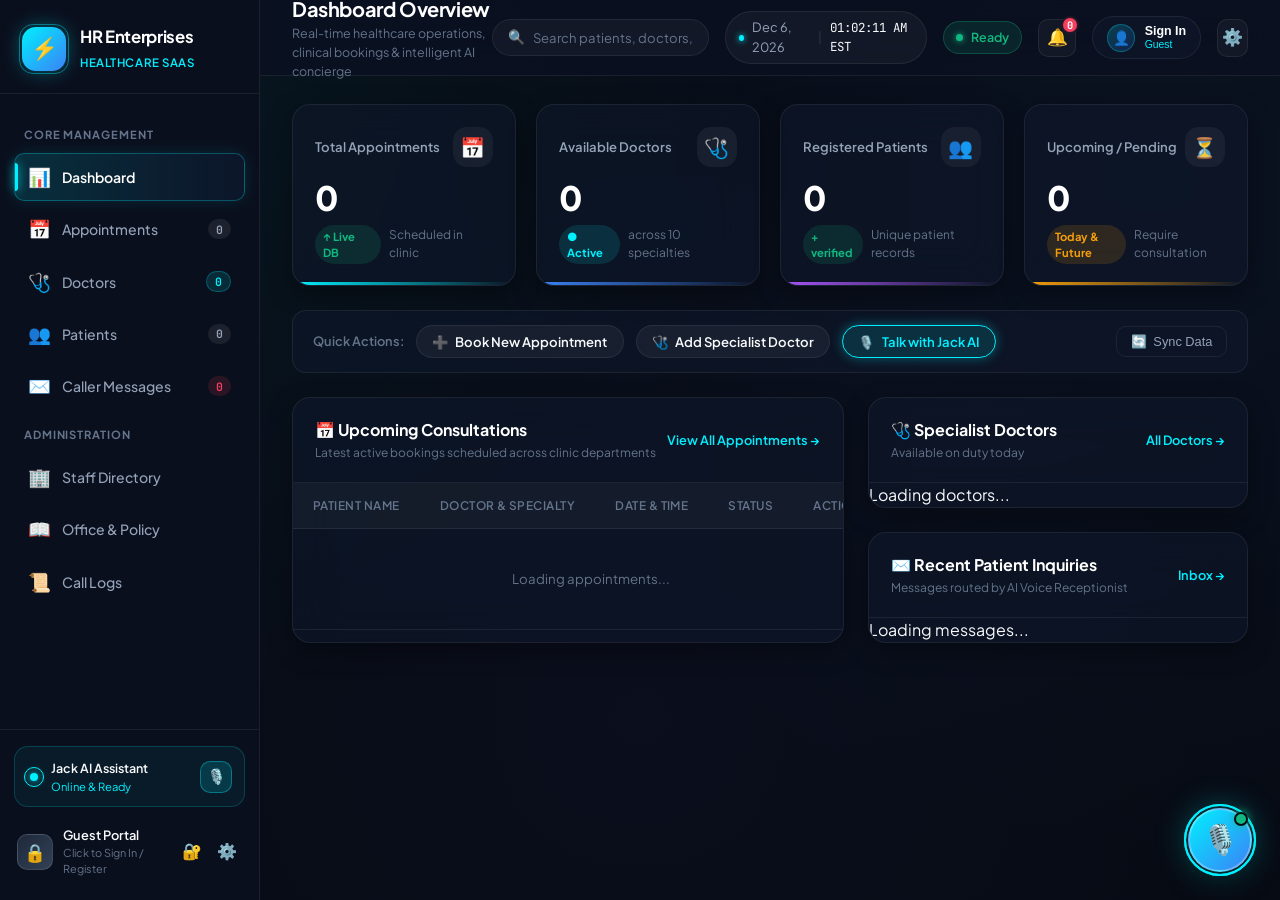
==== commit f87710a7: "feat(auth): Add OTP-based login/signup authentication system - Backend:   * app/services/otp_service" ====
--- a/static/index.html
+++ b/static/index.html
@@ -88,13 +88,16 @@
                     <button class="btn-talk-quick" id="quickTalkBtn" title="Open Jack AI Assistant">🎙️</button>
                 </div>
 
-                <div class="user-profile-bar">
-                    <div class="user-avatar">👨‍💼</div>
-                    <div class="user-details">
-                        <span class="user-name">Dr. Administrator</span>
-                        <span class="user-role">Super Admin • Clinic</span>
-                    </div>
-                    <button class="btn-icon-subtle" id="openSettingsBtn" title="System Settings">⚙️</button>
+                <div class="user-profile-bar" id="sidebarUserProfileBar">
+                    <div class="user-avatar" id="sidebarUserAvatar">👨‍💼</div>
+                    <div class="user-details" id="sidebarUserDetails">
+                        <span class="user-name" id="sidebarUserName">Dr. Administrator</span>
+                        <span class="user-role" id="sidebarUserRole">Super Admin • Clinic</span>
+                    </div>
+                    <div class="user-actions-btns">
+                        <button class="btn-icon-subtle" id="sidebarAuthActionBtn" title="Sign In / Switch Account">🔐</button>
+                        <button class="btn-icon-subtle" id="openSettingsBtn" title="System Settings">⚙️</button>
+                    </div>
                 </div>
             </div>
         </aside>
@@ -154,6 +157,15 @@
                             </div>
                         </div>
                     </div>
+
+                    <!-- User Profile & Auth Pill -->
+                    <button class="user-topbar-pill" id="topbarUserPill" title="Account & Authentication">
+                        <span class="user-pill-avatar" id="topbarUserAvatar">👤</span>
+                        <div class="user-pill-info">
+                            <span class="user-pill-name" id="topbarUserName">Sign In</span>
+                            <span class="user-pill-status" id="topbarUserStatus">Guest</span>
+                        </div>
+                    </button>
 
                     <!-- Header Settings -->
                     <button class="btn-topbar-icon" id="headerSettingsBtn" title="Settings">⚙️</button>
@@ -785,6 +797,170 @@
         </div>
     </div>
 
+    <!-- Modal 5: Authentication (Login / Sign Up / OTP) Modal -->
+    <div class="modal-overlay" id="authModal">
+        <div class="modal-card auth-card">
+            <!-- Modal Header -->
+            <div class="modal-header auth-modal-header">
+                <div class="auth-brand-badge">
+                    <span class="auth-brand-symbol">⚡</span>
+                    <span class="auth-brand-name">Jack AI Security</span>
+                </div>
+                <button class="btn-icon" id="closeAuthModalBtn" title="Close">✕</button>
+            </div>
+
+            <!-- Modal Body -->
+            <div class="modal-body auth-modal-body">
+                <!-- Status / Error Notification Banner -->
+                <div class="auth-alert" id="authAlert" style="display: none;"></div>
+
+                <!-- STEP 1: Enter Identifier (Email or Phone) -->
+                <div class="auth-step-panel active" id="authStepRequest">
+                    <div class="auth-intro">
+                        <h2 class="auth-title">Welcome to Jack AI</h2>
+                        <p class="auth-subtitle">Sign in or register using a secure one-time passcode. No password required.</p>
+                    </div>
+
+                    <!-- Auth Channel Tabs (Email vs Phone) -->
+                    <div class="auth-channel-tabs">
+                        <button class="auth-channel-tab active" id="authTabEmail" type="button">
+                            <span class="tab-icon">✉️</span> Email Address
+                        </button>
+                        <button class="auth-channel-tab" id="authTabPhone" type="button">
+                            <span class="tab-icon">📱</span> Phone Number
+                        </button>
+                    </div>
+
+                    <!-- Input Fields -->
+                    <form id="authRequestForm" onsubmit="return false;">
+                        <div class="form-group" id="authNameGroup">
+                            <label for="authNameInput">Full Name <span class="label-optional">(Optional for registration)</span></label>
+                            <input type="text" id="authNameInput" class="form-input" placeholder="e.g. John Doe">
+                        </div>
+
+                        <!-- Email Field -->
+                        <div class="form-group" id="authEmailGroup">
+                            <label for="authEmailInput">Email Address <span class="label-required">*</span></label>
+                            <div class="input-with-icon">
+                                <span class="field-icon">📧</span>
+                                <input type="email" id="authEmailInput" class="form-input" placeholder="user@company.com" autocomplete="email">
+                            </div>
+                        </div>
+
+                        <!-- Phone Field (Hidden by default, shown when phone tab active) -->
+                        <div class="form-group" id="authPhoneGroup" style="display: none;">
+                            <label for="authPhoneInput">Mobile Phone Number <span class="label-required">*</span></label>
+                            <div class="input-with-icon">
+                                <span class="field-icon">📞</span>
+                                <input type="tel" id="authPhoneInput" class="form-input" placeholder="+91 9876543210" autocomplete="tel">
+                            </div>
+                            <p class="form-help">Enter with country code (e.g. +91 9876543210 or 10-digit number)</p>
+                        </div>
+
+                        <div class="auth-security-notice">
+                            <span class="shield-icon">🛡️</span>
+                            <span>A cryptographically secure 6-digit OTP will be dispatched. Valid for <strong>30 seconds</strong>.</span>
+                        </div>
+
+                        <div class="auth-action-row">
+                            <button type="button" class="btn-primary auth-submit-btn" id="sendOtpBtn">
+                                <span class="btn-text">Continue & Send OTP</span>
+                                <span class="btn-arrow">→</span>
+                            </button>
+                        </div>
+                    </form>
+                </div>
+
+                <!-- STEP 2: Verify 6-digit OTP -->
+                <div class="auth-step-panel" id="authStepVerify" style="display: none;">
+                    <div class="auth-intro">
+                        <div class="auth-step-back">
+                            <button class="btn-text-link" id="authBackToRequestBtn">← Change email or phone</button>
+                        </div>
+                        <h2 class="auth-title">Verify Passcode</h2>
+                        <p class="auth-subtitle">
+                            Enter the 6-digit code sent to:
+                            <span class="auth-target-highlight" id="authTargetDisplay">user@example.com</span>
+                        </p>
+                    </div>
+
+                    <!-- 6 Digit OTP Input Grid -->
+                    <div class="otp-inputs-container">
+                        <label class="otp-grid-label">6-Digit Verification Code</label>
+                        <div class="otp-inputs-grid" id="otpInputsGrid">
+                            <input type="text" class="otp-digit-box" maxlength="1" inputmode="numeric" pattern="[0-9]*" data-index="0" autofocus>
+                            <input type="text" class="otp-digit-box" maxlength="1" inputmode="numeric" pattern="[0-9]*" data-index="1">
+                            <input type="text" class="otp-digit-box" maxlength="1" inputmode="numeric" pattern="[0-9]*" data-index="2">
+                            <input type="text" class="otp-digit-box" maxlength="1" inputmode="numeric" pattern="[0-9]*" data-index="3">
+                            <input type="text" class="otp-digit-box" maxlength="1" inputmode="numeric" pattern="[0-9]*" data-index="4">
+                            <input type="text" class="otp-digit-box" maxlength="1" inputmode="numeric" pattern="[0-9]*" data-index="5">
+                        </div>
+                    </div>
+
+                    <!-- Expiry Countdown Timer & Progress Bar -->
+                    <div class="otp-timer-card">
+                        <div class="otp-timer-info">
+                            <div class="timer-badge" id="otpTimerBadge">
+                                <span class="timer-symbol">⏱️</span>
+                                <span>Expires in:</span>
+                                <strong class="timer-digits" id="otpCountdownText">30s</strong>
+                            </div>
+                            <button class="btn-resend-otp" id="authResendBtn" type="button" disabled>
+                                <span>↻ Resend Code</span>
+                            </button>
+                        </div>
+                        <!-- Progress Bar Visual Indicator -->
+                        <div class="timer-track">
+                            <div class="timer-fill" id="otpTimerBar" style="width: 100%;"></div>
+                        </div>
+                        <p class="timer-help" id="otpTimerHelp">Please enter the code within 30 seconds before it expires.</p>
+                    </div>
+
+                    <!-- Verify Action Button -->
+                    <div class="auth-action-row">
+                        <button type="button" class="btn-primary auth-submit-btn" id="verifyOtpBtn">
+                            <span class="btn-text">Verify & Sign In</span>
+                            <span class="btn-arrow">✓</span>
+                        </button>
+                    </div>
+                </div>
+
+                <!-- STEP 3: Signed-in User State Panel (If modal opened when already logged in) -->
+                <div class="auth-step-panel" id="authStepProfile" style="display: none;">
+                    <div class="auth-intro text-center">
+                        <div class="profile-avatar-large" id="profileLargeAvatar">👨‍💼</div>
+                        <h2 class="auth-title" id="profileLargeName">User Account</h2>
+                        <p class="auth-subtitle" id="profileLargeIdentifier">user@example.com</p>
+                    </div>
+
+                    <div class="profile-meta-list">
+                        <div class="profile-meta-row">
+                            <span class="meta-label">Account Status</span>
+                            <span class="badge-status-pill success">Verified & Active</span>
+                        </div>
+                        <div class="profile-meta-row">
+                            <span class="meta-label">Authentication Type</span>
+                            <span class="meta-value" id="profileMetaAuthType">OTP Verified</span>
+                        </div>
+                        <div class="profile-meta-row">
+                            <span class="meta-label">Member Since</span>
+                            <span class="meta-value" id="profileMetaCreatedAt">—</span>
+                        </div>
+                        <div class="profile-meta-row">
+                            <span class="meta-label">Last Login</span>
+                            <span class="meta-value" id="profileMetaLastLogin">—</span>
+                        </div>
+                    </div>
+
+                    <div class="profile-actions-row">
+                        <button class="btn-secondary" id="authSwitchAccountBtn">Switch Account</button>
+                        <button class="btn-danger" id="authSignOutBtn">Sign Out</button>
+                    </div>
+                </div>
+            </div>
+        </div>
+    </div>
+
     <!-- Toast Notifications Container -->
     <div class="toast-container" id="toastContainer"></div>
 
--- a/static/css/styles.css
+++ b/static/css/styles.css
@@ -2393,3 +2393,535 @@
         flex-direction: column;
     }
 }
+
+
+/* ==========================================================================
+   7. Authentication & OTP Verification Modal Styles
+   ========================================================================== */
+.user-topbar-pill {
+    display: flex;
+    align-items: center;
+    gap: 0.6rem;
+    padding: 0.4rem 0.85rem;
+    background: rgba(15, 23, 42, 0.7);
+    border: 1px solid var(--border-subtle);
+    border-radius: var(--radius-full);
+    cursor: pointer;
+    transition: all 0.2s ease;
+    text-align: left;
+    color: var(--text-main);
+}
+
+.user-topbar-pill:hover {
+    border-color: var(--cyan);
+    background: rgba(0, 240, 255, 0.08);
+    box-shadow: 0 0 15px rgba(0, 240, 255, 0.2);
+}
+
+.user-pill-avatar {
+    width: 28px;
+    height: 28px;
+    border-radius: var(--radius-full);
+    background: linear-gradient(135deg, rgba(0, 240, 255, 0.2), rgba(30, 58, 138, 0.4));
+    display: flex;
+    align-items: center;
+    justify-content: center;
+    font-size: 0.85rem;
+    border: 1px solid var(--border-cyan);
+}
+
+.user-pill-info {
+    display: flex;
+    flex-direction: column;
+    line-height: 1.15;
+}
+
+.user-pill-name {
+    font-size: 0.78rem;
+    font-weight: 700;
+    color: #fff;
+    max-width: 120px;
+    white-space: nowrap;
+    overflow: hidden;
+    text-overflow: ellipsis;
+}
+
+.user-pill-status {
+    font-size: 0.65rem;
+    color: var(--cyan);
+    font-weight: 500;
+}
+
+.user-actions-btns {
+    display: flex;
+    gap: 0.35rem;
+}
+
+/* Auth Modal Card */
+.auth-card {
+    max-width: 480px;
+    width: 100%;
+    background: linear-gradient(180deg, #0b1324 0%, #070c18 100%);
+    border: 1px solid rgba(0, 240, 255, 0.3);
+    box-shadow: 0 25px 60px rgba(0, 0, 0, 0.8), 0 0 40px rgba(0, 240, 255, 0.15);
+    border-radius: var(--radius-xl);
+    overflow: hidden;
+    position: relative;
+}
+
+.auth-modal-header {
+    display: flex;
+    align-items: center;
+    justify-content: space-between;
+    padding: 1.25rem 1.75rem;
+    border-bottom: 1px solid rgba(255, 255, 255, 0.06);
+    background: rgba(0, 240, 255, 0.02);
+}
+
+.auth-brand-badge {
+    display: flex;
+    align-items: center;
+    gap: 0.5rem;
+}
+
+.auth-brand-symbol {
+    display: inline-flex;
+    align-items: center;
+    justify-content: center;
+    width: 26px;
+    height: 26px;
+    border-radius: var(--radius-sm);
+    background: linear-gradient(135deg, var(--cyan), var(--electric-blue));
+    color: #050b14;
+    font-size: 0.85rem;
+    font-weight: 900;
+}
+
+.auth-brand-name {
+    font-size: 0.85rem;
+    font-weight: 700;
+    letter-spacing: 0.5px;
+    color: var(--cyan);
+    text-transform: uppercase;
+}
+
+.auth-modal-body {
+    padding: 1.75rem;
+}
+
+/* Alert Banners */
+.auth-alert {
+    padding: 0.85rem 1rem;
+    border-radius: var(--radius-md);
+    font-size: 0.82rem;
+    margin-bottom: 1.25rem;
+    display: flex;
+    align-items: center;
+    gap: 0.6rem;
+    animation: fadeInView 0.2s ease;
+}
+
+.auth-alert.error {
+    background: rgba(244, 63, 94, 0.12);
+    border: 1px solid rgba(244, 63, 94, 0.4);
+    color: #fda4af;
+}
+
+.auth-alert.success {
+    background: rgba(16, 185, 129, 0.12);
+    border: 1px solid rgba(16, 185, 129, 0.4);
+    color: #6ee7b7;
+}
+
+.auth-alert.info {
+    background: rgba(0, 240, 255, 0.12);
+    border: 1px solid rgba(0, 240, 255, 0.4);
+    color: #67e8f9;
+}
+
+/* Auth Intro Typography */
+.auth-intro {
+    margin-bottom: 1.4rem;
+}
+
+.auth-intro.text-center {
+    text-align: center;
+}
+
+.auth-title {
+    font-size: 1.35rem;
+    font-weight: 800;
+    color: #fff;
+    margin-bottom: 0.35rem;
+}
+
+.auth-subtitle {
+    font-size: 0.84rem;
+    color: var(--text-muted);
+    line-height: 1.5;
+}
+
+.auth-target-highlight {
+    color: var(--cyan);
+    font-weight: 700;
+    display: block;
+    margin-top: 0.25rem;
+    word-break: break-all;
+}
+
+.auth-step-back {
+    margin-bottom: 0.75rem;
+}
+
+.btn-text-link {
+    background: none;
+    border: none;
+    color: var(--cyan);
+    font-size: 0.8rem;
+    font-weight: 600;
+    cursor: pointer;
+    padding: 0;
+    display: inline-flex;
+    align-items: center;
+    gap: 0.3rem;
+    transition: opacity 0.2s ease;
+}
+
+.btn-text-link:hover {
+    text-decoration: underline;
+    opacity: 0.85;
+}
+
+/* Channel Tabs (Email vs Phone) */
+.auth-channel-tabs {
+    display: grid;
+    grid-template-columns: 1fr 1fr;
+    gap: 0.5rem;
+    background: rgba(15, 23, 42, 0.6);
+    padding: 0.35rem;
+    border-radius: var(--radius-md);
+    border: 1px solid var(--border-subtle);
+    margin-bottom: 1.35rem;
+}
+
+.auth-channel-tab {
+    display: flex;
+    align-items: center;
+    justify-content: center;
+    gap: 0.5rem;
+    padding: 0.65rem 0.85rem;
+    border-radius: var(--radius-sm);
+    border: 1px solid transparent;
+    background: transparent;
+    color: var(--text-muted);
+    font-size: 0.82rem;
+    font-weight: 600;
+    cursor: pointer;
+    transition: all 0.2s ease;
+}
+
+.auth-channel-tab:hover {
+    color: #fff;
+    background: rgba(255, 255, 255, 0.04);
+}
+
+.auth-channel-tab.active {
+    background: linear-gradient(135deg, rgba(0, 240, 255, 0.15), rgba(37, 99, 235, 0.25));
+    border-color: var(--cyan);
+    color: #fff;
+    box-shadow: 0 0 15px rgba(0, 240, 255, 0.2);
+}
+
+.tab-icon {
+    font-size: 0.95rem;
+}
+
+/* Input Fields */
+.input-with-icon {
+    position: relative;
+    display: flex;
+    align-items: center;
+}
+
+.field-icon {
+    position: absolute;
+    left: 1rem;
+    font-size: 1rem;
+    pointer-events: none;
+    opacity: 0.75;
+}
+
+.input-with-icon .form-input {
+    padding-left: 2.85rem;
+}
+
+.label-optional {
+    font-size: 0.72rem;
+    color: var(--text-muted);
+    font-weight: normal;
+}
+
+.label-required {
+    color: var(--rose);
+}
+
+/* Security Notice */
+.auth-security-notice {
+    display: flex;
+    align-items: flex-start;
+    gap: 0.65rem;
+    padding: 0.85rem 1rem;
+    border-radius: var(--radius-md);
+    background: rgba(0, 240, 255, 0.05);
+    border: 1px solid rgba(0, 240, 255, 0.15);
+    font-size: 0.76rem;
+    color: var(--text-secondary);
+    line-height: 1.45;
+    margin: 1.25rem 0;
+}
+
+.shield-icon {
+    font-size: 1rem;
+    flex-shrink: 0;
+}
+
+/* Submit Button */
+.auth-submit-btn {
+    width: 100%;
+    padding: 0.85rem 1.5rem;
+    font-size: 0.92rem;
+    font-weight: 700;
+    letter-spacing: 0.3px;
+    display: flex;
+    align-items: center;
+    justify-content: center;
+    gap: 0.6rem;
+    border-radius: var(--radius-md);
+    box-shadow: 0 4px 20px rgba(0, 240, 255, 0.3);
+    transition: all 0.2s ease;
+}
+
+.auth-submit-btn:hover:not(:disabled) {
+    transform: translateY(-2px);
+    box-shadow: 0 6px 25px rgba(0, 240, 255, 0.45);
+}
+
+.auth-submit-btn:disabled {
+    opacity: 0.6;
+    cursor: not-allowed;
+    filter: grayscale(0.5);
+}
+
+/* OTP 6-Digit Grid */
+.otp-inputs-container {
+    margin-bottom: 1.35rem;
+}
+
+.otp-grid-label {
+    display: block;
+    font-size: 0.8rem;
+    font-weight: 600;
+    color: var(--text-secondary);
+    margin-bottom: 0.65rem;
+    text-align: center;
+}
+
+.otp-inputs-grid {
+    display: flex;
+    justify-content: center;
+    gap: 0.6rem;
+}
+
+.otp-digit-box {
+    width: 52px;
+    height: 60px;
+    background: rgba(15, 23, 42, 0.8);
+    border: 1.5px solid var(--border-subtle);
+    border-radius: var(--radius-md);
+    color: #fff;
+    font-family: 'JetBrains Mono', monospace;
+    font-size: 1.5rem;
+    font-weight: 700;
+    text-align: center;
+    outline: none;
+    transition: all 0.2s ease;
+}
+
+.otp-digit-box:focus {
+    border-color: var(--cyan);
+    background: rgba(0, 240, 255, 0.08);
+    box-shadow: 0 0 16px rgba(0, 240, 255, 0.35);
+    transform: scale(1.04);
+}
+
+.otp-digit-box.filled {
+    border-color: rgba(0, 240, 255, 0.6);
+    background: rgba(0, 240, 255, 0.04);
+}
+
+/* 30-Second Countdown Timer & Bar */
+.otp-timer-card {
+    background: rgba(15, 23, 42, 0.7);
+    border: 1px solid var(--border-subtle);
+    border-radius: var(--radius-md);
+    padding: 1rem 1.15rem;
+    margin-bottom: 1.35rem;
+}
+
+.otp-timer-info {
+    display: flex;
+    align-items: center;
+    justify-content: space-between;
+    margin-bottom: 0.65rem;
+}
+
+.timer-badge {
+    display: flex;
+    align-items: center;
+    gap: 0.4rem;
+    font-size: 0.8rem;
+    color: var(--text-secondary);
+}
+
+.timer-digits {
+    font-family: 'JetBrains Mono', monospace;
+    color: var(--cyan);
+    font-size: 0.95rem;
+    font-weight: 700;
+}
+
+.timer-digits.urgent {
+    color: var(--rose);
+    animation: pulseGlow 1s infinite alternate;
+}
+
+.btn-resend-otp {
+    background: none;
+    border: 1px solid rgba(0, 240, 255, 0.3);
+    color: var(--cyan);
+    padding: 0.35rem 0.75rem;
+    border-radius: var(--radius-sm);
+    font-size: 0.76rem;
+    font-weight: 600;
+    cursor: pointer;
+    transition: all 0.2s ease;
+}
+
+.btn-resend-otp:hover:not(:disabled) {
+    background: rgba(0, 240, 255, 0.15);
+    box-shadow: 0 0 10px rgba(0, 240, 255, 0.3);
+}
+
+.btn-resend-otp:disabled {
+    opacity: 0.4;
+    border-color: var(--border-subtle);
+    color: var(--text-muted);
+    cursor: not-allowed;
+}
+
+.timer-track {
+    width: 100%;
+    height: 5px;
+    background: rgba(255, 255, 255, 0.08);
+    border-radius: var(--radius-full);
+    overflow: hidden;
+    margin-bottom: 0.5rem;
+}
+
+.timer-fill {
+    height: 100%;
+    background: linear-gradient(90deg, var(--cyan), var(--electric-blue));
+    border-radius: var(--radius-full);
+    transition: width 1s linear;
+}
+
+.timer-fill.urgent {
+    background: linear-gradient(90deg, var(--rose), var(--amber));
+}
+
+.timer-help {
+    font-size: 0.72rem;
+    color: var(--text-muted);
+    margin: 0;
+    text-align: center;
+}
+
+/* User Profile Panel (Step 3 / Signed-in State) */
+.profile-avatar-large {
+    width: 70px;
+    height: 70px;
+    border-radius: var(--radius-full);
+    background: linear-gradient(135deg, rgba(0, 240, 255, 0.25), rgba(37, 99, 235, 0.4));
+    border: 2px solid var(--cyan);
+    display: inline-flex;
+    align-items: center;
+    justify-content: center;
+    font-size: 2.2rem;
+    margin-bottom: 0.75rem;
+    box-shadow: 0 0 25px rgba(0, 240, 255, 0.3);
+}
+
+.profile-meta-list {
+    background: rgba(15, 23, 42, 0.6);
+    border: 1px solid var(--border-subtle);
+    border-radius: var(--radius-md);
+    padding: 0.85rem 1.15rem;
+    margin-bottom: 1.5rem;
+}
+
+.profile-meta-row {
+    display: flex;
+    align-items: center;
+    justify-content: space-between;
+    padding: 0.6rem 0;
+    border-bottom: 1px solid rgba(255, 255, 255, 0.04);
+    font-size: 0.82rem;
+}
+
+.profile-meta-row:last-child {
+    border-bottom: none;
+}
+
+.meta-label {
+    color: var(--text-muted);
+}
+
+.meta-value {
+    color: #fff;
+    font-weight: 600;
+}
+
+.profile-actions-row {
+    display: grid;
+    grid-template-columns: 1fr 1fr;
+    gap: 0.75rem;
+}
+
+.btn-danger {
+    background: linear-gradient(135deg, rgba(244, 63, 94, 0.8), rgba(225, 29, 72, 0.9));
+    color: #fff;
+    border: 1px solid var(--rose);
+    border-radius: var(--radius-md);
+    padding: 0.7rem 1.25rem;
+    font-size: 0.85rem;
+    font-weight: 700;
+    cursor: pointer;
+    transition: all 0.2s ease;
+}
+
+.btn-danger:hover {
+    background: rgba(244, 63, 94, 1);
+    box-shadow: 0 0 15px rgba(244, 63, 94, 0.4);
+    transform: translateY(-2px);
+}
+
+@media (max-width: 480px) {
+    .otp-inputs-grid {
+        gap: 0.35rem;
+    }
+    .otp-digit-box {
+        width: 42px;
+        height: 50px;
+        font-size: 1.25rem;
+    }
+}
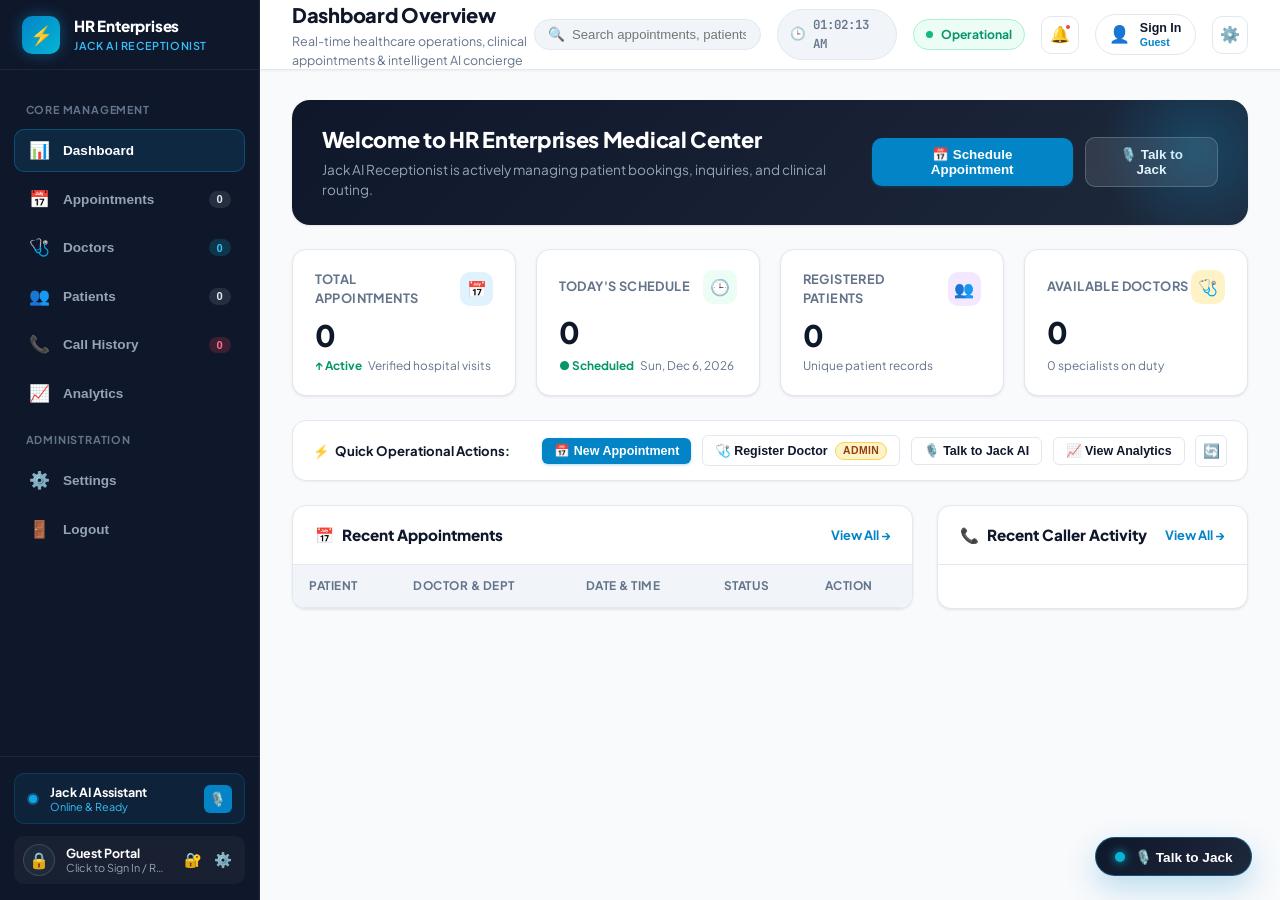
==== commit 115dc75f: "feat: complete professional enterprise healthcare dashboard redesign with dark navy sidebar, analyti" ====
--- a/static/index.html
+++ b/static/index.html
@@ -4,11 +4,11 @@
 <head>
     <meta charset="UTF-8">
     <meta name="viewport" content="width=device-width, initial-scale=1.0">
-    <title>HR Enterprises — Healthcare SaaS & AI Receptionist</title>
+    <title>HR Enterprises — JACK AI Receptionist & Healthcare SaaS</title>
     <link rel="stylesheet" href="/static/css/styles.css">
     <link rel="preconnect" href="https://fonts.googleapis.com">
     <link rel="preconnect" href="https://fonts.gstatic.com" crossorigin>
-    <link href="https://fonts.googleapis.com/css2?family=Plus+Jakarta+Sans:wght@300;400;500;600;700;800&family=JetBrains+Mono:wght@400;500;600&display=swap" rel="stylesheet">
+    <link href="https://fonts.googleapis.com/css2?family=Plus+Jakarta+Sans:wght@300;400;500;600;700;800&family=JetBrains+Mono:wght@400;500;600;700&display=swap" rel="stylesheet">
 </head>
 
 <body class="dashboard-body">
@@ -16,18 +16,17 @@
     <div class="app-layout">
 
         <!-- ===================================================================
-             1. Left Sidebar Navigation
+             1. Left Sidebar Navigation (Dark Navy)
              =================================================================== -->
         <aside class="app-sidebar" id="appSidebar">
             <!-- Brand Section -->
             <div class="sidebar-brand">
                 <div class="brand-logo-icon">
-                    <span class="logo-pulse"></span>
                     <span class="logo-symbol">⚡</span>
                 </div>
                 <div class="brand-info">
                     <h2 class="brand-title" id="companyHeaderTitle">HR Enterprises</h2>
-                    <span class="brand-badge">Healthcare SaaS</span>
+                    <span class="brand-badge">JACK AI Receptionist</span>
                 </div>
             </div>
 
@@ -53,28 +52,28 @@
                     <span class="nav-label">Patients</span>
                     <span class="nav-badge" id="sidebarPatientBadge">0</span>
                 </button>
-                <button class="nav-item" data-view="messagesView">
-                    <span class="nav-icon">✉️</span>
-                    <span class="nav-label">Caller Messages</span>
-                    <span class="nav-badge rose" id="sidebarMsgBadge">0</span>
+                <button class="nav-item" data-view="callHistoryView">
+                    <span class="nav-icon">📞</span>
+                    <span class="nav-label">Call History</span>
+                    <span class="nav-badge rose" id="sidebarCallBadge">0</span>
                 </button>
+                <button class="nav-item" data-view="analyticsView">
+                    <span class="nav-icon">📈</span>
+                    <span class="nav-label">Analytics</span>
+                </button>
 
                 <div class="nav-group-label">Administration</div>
-                <button class="nav-item" data-view="directoryView">
-                    <span class="nav-icon">🏢</span>
-                    <span class="nav-label">Staff Directory</span>
+                <button class="nav-item" data-view="settingsView">
+                    <span class="nav-icon">⚙️</span>
+                    <span class="nav-label">Settings</span>
                 </button>
-                <button class="nav-item" data-view="faqView">
-                    <span class="nav-icon">📖</span>
-                    <span class="nav-label">Office & Policy</span>
-                </button>
-                <button class="nav-item" data-view="logsView">
-                    <span class="nav-icon">📜</span>
-                    <span class="nav-label">Call Logs</span>
+                <button class="nav-item" id="sidebarLogoutNavBtn">
+                    <span class="nav-icon">🚪</span>
+                    <span class="nav-label">Logout</span>
                 </button>
             </nav>
 
-            <!-- Sidebar Bottom: Jack AI Status & Settings -->
+            <!-- Sidebar Bottom: Jack AI Status & User -->
             <div class="sidebar-footer">
                 <div class="ai-status-card" id="sidebarAiStatusCard">
                     <div class="ai-status-indicator">
@@ -106,7 +105,7 @@
         <div class="sidebar-backdrop" id="sidebarBackdrop"></div>
 
         <!-- ===================================================================
-             2. Main Content Container
+             2. Main Content Container (Clean White / Light Grey)
              =================================================================== -->
         <div class="main-wrapper">
             <!-- Top Header Bar -->
@@ -115,36 +114,34 @@
                     <button class="btn-menu-toggle" id="mobileMenuToggle" title="Toggle Sidebar">☰</button>
                     <div class="topbar-title-group">
                         <h1 class="page-main-heading" id="currentPageTitle">Dashboard Overview</h1>
-                        <p class="page-sub-heading">Real-time healthcare operations, clinical bookings & intelligent AI concierge</p>
+                        <p class="page-sub-heading" id="currentPageSubtitle">Real-time healthcare operations, clinical appointments & intelligent AI concierge</p>
                     </div>
                 </div>
 
                 <div class="topbar-right">
                     <!-- Global Search -->
                     <div class="topbar-search-box">
-                        <span class="search-lens">🔍</span>
-                        <input type="text" id="globalSearchInput" placeholder="Search patients, doctors, bookings..." autocomplete="off">
-                    </div>
-
-                    <!-- Live Date & Clock -->
+                        <span class="search-icon">🔍</span>
+                        <input type="text" id="globalSearchInput" placeholder="Search appointments, patients..." aria-label="Global Search">
+                    </div>
+
+                    <!-- System Clock & Date -->
                     <div class="clock-chip">
-                        <span class="chip-dot"></span>
-                        <span id="currentDateDisplay">Nov 18, 2026</span>
-                        <span class="chip-divider">|</span>
-                        <span class="mono-time" id="systemClock">12:00:00 PM EST</span>
-                    </div>
-
-                    <!-- Connection Pill -->
-                    <div class="connection-pill online" id="connectionPill">
+                        <span>🕒</span>
+                        <span id="systemClock">--:--:--</span>
+                    </div>
+
+                    <!-- System Status Pill -->
+                    <div class="connection-pill" id="connectionPill">
                         <span class="status-dot"></span>
-                        <span id="connectionText">Ready</span>
+                        <span id="connectionText">Operational</span>
                     </div>
 
                     <!-- Notifications Dropdown Trigger -->
                     <div class="notification-wrapper">
                         <button class="btn-topbar-icon" id="notificationsBtn" title="Recent Notifications">
                             <span>🔔</span>
-                            <span class="notif-badge" id="notifBadge">0</span>
+                            <span class="notif-badge" id="notifBadge"></span>
                         </button>
                         <!-- Dropdown Menu -->
                         <div class="notifications-dropdown" id="notificationsDropdown">
@@ -167,7 +164,7 @@
                         </div>
                     </button>
 
-                    <!-- Header Settings -->
+                    <!-- Header Settings Shortcut -->
                     <button class="btn-topbar-icon" id="headerSettingsBtn" title="Settings">⚙️</button>
                 </div>
             </header>
@@ -179,197 +176,175 @@
                      VIEW 1: Dashboard Overview
                      =============================================================== -->
                 <section class="view-panel active" id="dashboardView">
-                    <!-- Top 4 Summary Stat Cards -->
+                    <!-- Hero Welcome Banner -->
+                    <div class="dashboard-hero-banner">
+                        <div class="hero-text">
+                            <h2>Welcome to HR Enterprises Medical Center</h2>
+                            <p>Jack AI Receptionist is actively managing patient bookings, inquiries, and clinical routing.</p>
+                        </div>
+                        <div class="hero-actions">
+                            <button class="btn-primary" id="quickNewApptBtn">📅 Schedule Appointment</button>
+                            <button class="btn-secondary" id="heroTalkJackBtn" style="background: rgba(255,255,255,0.1); color: #fff; border-color: rgba(255,255,255,0.2);">🎙️ Talk to Jack</button>
+                        </div>
+                    </div>
+
+                    <!-- 4 Summary Stat Cards -->
                     <div class="stat-cards-grid">
                         <!-- Stat 1: Total Appointments -->
-                        <div class="stat-card stat-cyan">
-                            <div class="stat-header">
+                        <div class="stat-card">
+                            <div class="stat-card-header">
                                 <span class="stat-label">Total Appointments</span>
-                                <div class="stat-icon-wrap">📅</div>
-                            </div>
-                            <div class="stat-number" id="statTotalAppts">0</div>
+                                <div class="stat-icon-badge stat-icon-blue">📅</div>
+                            </div>
+                            <div class="stat-value" id="statTotalAppts">0</div>
                             <div class="stat-footer">
-                                <span class="trend-pill positive">↑ Live DB</span>
-                                <span class="stat-desc">Scheduled in clinic</span>
-                            </div>
-                            <div class="card-glow-line cyan"></div>
-                        </div>
-
-                        <!-- Stat 2: Available Doctors -->
-                        <div class="stat-card stat-blue">
-                            <div class="stat-header">
+                                <span class="stat-trend-up">↑ Active</span>
+                                <span>Verified hospital visits</span>
+                            </div>
+                        </div>
+
+                        <!-- Stat 2: Today's Appointments -->
+                        <div class="stat-card">
+                            <div class="stat-card-header">
+                                <span class="stat-label">Today's Schedule</span>
+                                <div class="stat-icon-badge stat-icon-emerald">🕒</div>
+                            </div>
+                            <div class="stat-value" id="statTodayAppts">0</div>
+                            <div class="stat-footer">
+                                <span class="stat-trend-up">● Scheduled</span>
+                                <span id="currentDateDisplay">Today</span>
+                            </div>
+                        </div>
+
+                        <!-- Stat 3: Registered Patients -->
+                        <div class="stat-card">
+                            <div class="stat-card-header">
+                                <span class="stat-label">Registered Patients</span>
+                                <div class="stat-icon-badge stat-icon-purple">👥</div>
+                            </div>
+                            <div class="stat-value" id="statTotalPatients">0</div>
+                            <div class="stat-footer">
+                                <span>Unique patient records</span>
+                            </div>
+                        </div>
+
+                        <!-- Stat 4: Available Doctors -->
+                        <div class="stat-card">
+                            <div class="stat-card-header">
                                 <span class="stat-label">Available Doctors</span>
-                                <div class="stat-icon-wrap">🩺</div>
-                            </div>
-                            <div class="stat-number" id="statAvailableDocs">0</div>
+                                <div class="stat-icon-badge stat-icon-amber">🩺</div>
+                            </div>
+                            <div class="stat-value" id="statAvailableDocs">0</div>
                             <div class="stat-footer">
-                                <span class="trend-pill neutral">● Active</span>
-                                <span class="stat-desc" id="statTotalDocsSub">across 10 specialties</span>
-                            </div>
-                            <div class="card-glow-line blue"></div>
-                        </div>
-
-                        <!-- Stat 3: Registered Patients -->
-                        <div class="stat-card stat-purple">
-                            <div class="stat-header">
-                                <span class="stat-label">Registered Patients</span>
-                                <div class="stat-icon-wrap">👥</div>
-                            </div>
-                            <div class="stat-number" id="statTotalPatients">0</div>
-                            <div class="stat-footer">
-                                <span class="trend-pill positive">+ verified</span>
-                                <span class="stat-desc">Unique patient records</span>
-                            </div>
-                            <div class="card-glow-line purple"></div>
-                        </div>
-
-                        <!-- Stat 4: Pending / Upcoming -->
-                        <div class="stat-card stat-amber">
-                            <div class="stat-header">
-                                <span class="stat-label">Upcoming / Pending</span>
-                                <div class="stat-icon-wrap">⏳</div>
-                            </div>
-                            <div class="stat-number" id="statPendingAppts">0</div>
-                            <div class="stat-footer">
-                                <span class="trend-pill warning">Today & Future</span>
-                                <span class="stat-desc">Require consultation</span>
-                            </div>
-                            <div class="card-glow-line amber"></div>
-                        </div>
-                    </div>
-
-                    <!-- Quick Actions Row -->
-                    <div class="quick-actions-bar">
-                        <div class="qa-left">
-                            <span class="qa-title">Quick Actions:</span>
-                            <button class="btn-action-pill" id="quickNewApptBtn">
-                                <span>➕</span> Book New Appointment
+                                <span id="statTotalDocsSub">0 specialists on duty</span>
+                            </div>
+                        </div>
+                    </div>
+
+                    <!-- Quick Action Bar -->
+                    <div class="quick-action-strip">
+                        <div class="strip-label">
+                            <span>⚡</span>
+                            <span>Quick Operational Actions:</span>
+                        </div>
+                        <div class="strip-buttons">
+                            <button class="btn-primary btn-sm" id="stripNewApptBtn">📅 New Appointment</button>
+                            <button class="btn-secondary btn-sm" id="stripNewDocBtn">
+                                <span>🩺 Register Doctor</span>
+                                <span class="badge-admin-pill">Admin</span>
                             </button>
-                            <button class="btn-action-pill" id="quickNewDocBtn">
-                                <span>🩺</span> Add Specialist Doctor
-                            </button>
-                            <button class="btn-action-pill highlight" id="quickTriggerJackBtn">
-                                <span>🎙️</span> Talk with Jack AI
-                            </button>
-                        </div>
-                        <div class="qa-right">
-                            <button class="btn-refresh-all" id="refreshDashboardBtn" title="Sync Live Data">
-                                <span>🔄</span> Sync Data
-                            </button>
-                        </div>
-                    </div>
-
-                    <!-- Main Dashboard Split Grid -->
-                    <div class="dashboard-split-grid">
-                        <!-- Left: Upcoming Appointments Preview Table -->
-                        <div class="surface-card">
-                            <div class="surface-header">
-                                <div class="surface-title-group">
-                                    <h3>📅 Upcoming Consultations</h3>
-                                    <p>Latest active bookings scheduled across clinic departments</p>
-                                </div>
-                                <button class="btn-text-link" id="viewAllApptsLink">View All Appointments →</button>
-                            </div>
-                            <div class="table-responsive">
-                                <table class="saas-table" id="dashboardApptsTable">
+                            <button class="btn-secondary btn-sm" id="stripTalkJackBtn">🎙️ Talk to Jack AI</button>
+                            <button class="btn-secondary btn-sm" id="stripViewAnalyticsBtn">📈 View Analytics</button>
+                            <button class="btn-icon-only" id="refreshDashboardBtn" title="Refresh Live Data">🔄</button>
+                        </div>
+                    </div>
+
+                    <!-- Dashboard Two Column Grid -->
+                    <div class="dashboard-grid-2col">
+                        <!-- Left: Recent Appointments Table -->
+                        <div class="panel-card">
+                            <div class="panel-card-header">
+                                <h3><span>📅</span> Recent Appointments</h3>
+                                <a href="javascript:void(0)" class="panel-link" id="viewAllApptsLink">View All →</a>
+                            </div>
+                            <div class="table-container">
+                                <table class="data-table">
                                     <thead>
                                         <tr>
-                                            <th>Patient Name</th>
-                                            <th>Doctor & Specialty</th>
+                                            <th>Patient</th>
+                                            <th>Doctor & Dept</th>
                                             <th>Date & Time</th>
                                             <th>Status</th>
-                                            <th>Actions</th>
+                                            <th>Action</th>
                                         </tr>
                                     </thead>
                                     <tbody id="dashboardApptsTbody">
-                                        <tr>
-                                            <td colspan="5" class="table-loading">Loading appointments...</td>
-                                        </tr>
+                                        <!-- Injected via JS -->
                                     </tbody>
                                 </table>
                             </div>
                         </div>
 
-                        <!-- Right Column: Top Doctors & Recent Messages -->
-                        <div class="dashboard-right-column">
-                            <!-- Top Specialist Doctors Card -->
-                            <div class="surface-card">
-                                <div class="surface-header">
-                                    <div class="surface-title-group">
-                                        <h3>🩺 Specialist Doctors</h3>
-                                        <p>Available on duty today</p>
-                                    </div>
-                                    <button class="btn-text-link" id="viewAllDoctorsLink">All Doctors →</button>
-                                </div>
-                                <div class="mini-doctors-list" id="dashboardDoctorsMini">
-                                    <div class="table-loading">Loading doctors...</div>
-                                </div>
-                            </div>
-
-                            <!-- Recent Caller Messages Card -->
-                            <div class="surface-card">
-                                <div class="surface-header">
-                                    <div class="surface-title-group">
-                                        <h3>✉️ Recent Patient Inquiries</h3>
-                                        <p>Messages routed by AI Voice Receptionist</p>
-                                    </div>
-                                    <button class="btn-text-link" id="viewAllMessagesLink">Inbox →</button>
-                                </div>
-                                <div class="mini-messages-list" id="dashboardMessagesMini">
-                                    <div class="table-loading">Loading messages...</div>
-                                </div>
+                        <!-- Right: Recent Caller Activity -->
+                        <div class="panel-card">
+                            <div class="panel-card-header">
+                                <h3><span>📞</span> Recent Caller Activity</h3>
+                                <a href="javascript:void(0)" class="panel-link" id="viewAllCallsLink">View All →</a>
+                            </div>
+                            <div class="panel-card-body" id="dashboardCallsMini" style="display: flex; flex-direction: column; gap: 0.75rem;">
+                                <!-- Injected via JS -->
                             </div>
                         </div>
                     </div>
                 </section>
 
                 <!-- ===============================================================
-                     VIEW 2: Appointments Management
+                     VIEW 2: Appointments
                      =============================================================== -->
                 <section class="view-panel" id="appointmentsView">
+                    <div class="section-header-row">
+                        <div class="section-header-left">
+                            <h2><span>📅</span> Clinical Appointment Management</h2>
+                            <p>Track, verify, schedule and manage patient bookings across all departments</p>
+                        </div>
+                        <div class="section-actions-right">
+                            <button class="btn-primary" id="openBookApptModalBtn">📅 Schedule Appointment</button>
+                            <button class="btn-secondary btn-icon-only" id="refreshApptsBtn" title="Refresh Appointments">🔄</button>
+                        </div>
+                    </div>
+
                     <!-- Controls Bar -->
-                    <div class="section-toolbar">
-                        <div class="filter-pills-group" id="apptFilterGroup">
-                            <button class="filter-pill active" data-filter="all">All Appointments (<span id="countFilterAll">0</span>)</button>
-                            <button class="filter-pill" data-filter="today">Today (<span id="countFilterToday">0</span>)</button>
-                            <button class="filter-pill" data-filter="upcoming">Upcoming (<span id="countFilterUpcoming">0</span>)</button>
-                            <button class="filter-pill" data-filter="completed">Completed (<span id="countFilterCompleted">0</span>)</button>
-                            <button class="filter-pill" data-filter="cancelled">Cancelled (<span id="countFilterCancelled">0</span>)</button>
-                        </div>
-
-                        <div class="toolbar-actions">
-                            <div class="search-input-wrapper">
-                                <span class="search-icon">🔍</span>
-                                <input type="text" id="apptSearchInput" class="search-input" placeholder="Search patient, doctor, date...">
-                            </div>
-                            <button class="btn-primary" id="openBookApptModalBtn">
-                                <span>➕</span> Book Appointment
-                            </button>
-                            <button class="btn-icon" id="refreshApptsBtn" title="Refresh">🔄</button>
+                    <div class="controls-bar">
+                        <div class="filter-tabs-group" id="apptFilterGroup">
+                            <button class="filter-tab-btn active" data-filter="all">All (<span id="countFilterAll">0</span>)</button>
+                            <button class="filter-tab-btn" data-filter="today">Today (<span id="countFilterToday">0</span>)</button>
+                            <button class="filter-tab-btn" data-filter="upcoming">Upcoming (<span id="countFilterUpcoming">0</span>)</button>
+                            <button class="filter-tab-btn" data-filter="completed">Completed (<span id="countFilterCompleted">0</span>)</button>
+                            <button class="filter-tab-btn" data-filter="cancelled">Cancelled (<span id="countFilterCancelled">0</span>)</button>
+                        </div>
+
+                        <div class="search-field-wrapper">
+                            <span class="search-icon">🔍</span>
+                            <input type="text" id="apptSearchInput" placeholder="Filter by patient name, doctor..." aria-label="Search appointments">
                         </div>
                     </div>
 
                     <!-- Appointments Table Container -->
-                    <div class="surface-card no-padding">
-                        <div class="table-responsive">
-                            <table class="saas-table detailed" id="fullApptsTable">
+                    <div class="panel-card">
+                        <div class="table-container">
+                            <table class="data-table">
                                 <thead>
                                     <tr>
-                                        <th>ID</th>
-                                        <th>Patient Name</th>
-                                        <th>Contact Info</th>
-                                        <th>Consulting Doctor</th>
-                                        <th>Department</th>
+                                        <th>Patient Details</th>
+                                        <th>Doctor & Department</th>
                                         <th>Date & Slot</th>
-                                        <th>Purpose / Complaint</th>
+                                        <th>Consultation Purpose</th>
                                         <th>Status</th>
-                                        <th class="th-actions">Actions</th>
+                                        <th>Actions</th>
                                     </tr>
                                 </thead>
                                 <tbody id="appointmentsList">
-                                    <tr>
-                                        <td colspan="9" class="table-loading">Loading appointments list...</td>
-                                    </tr>
+                                    <!-- Injected via JS -->
                                 </tbody>
                             </table>
                         </div>
@@ -377,77 +352,83 @@
                 </section>
 
                 <!-- ===============================================================
-                     VIEW 3: Doctors Directory
+                     VIEW 3: Doctors
                      =============================================================== -->
                 <section class="view-panel" id="doctorsView">
+                    <div class="section-header-row">
+                        <div class="section-header-left">
+                            <h2><span>🩺</span> Doctors & Specialists Directory</h2>
+                            <p>Consulting medical faculty, clinical schedules, consultation fees and real-time availability</p>
+                        </div>
+                        <div class="section-actions-right">
+                            <button class="btn-primary" id="adminAddDoctorBtn">
+                                <span>🩺 Register Doctor</span>
+                                <span class="badge-admin-pill">Admin</span>
+                            </button>
+                            <button class="btn-secondary btn-icon-only" id="refreshDoctorsBtn" title="Refresh Doctors">🔄</button>
+                        </div>
+                    </div>
+
                     <!-- Controls Bar -->
-                    <div class="section-toolbar">
-                        <div class="toolbar-left-group">
-                            <div class="search-input-wrapper">
+                    <div class="controls-bar">
+                        <div style="display: flex; gap: 0.75rem; align-items: center; flex-wrap: wrap;">
+                            <div class="search-field-wrapper">
                                 <span class="search-icon">🔍</span>
-                                <input type="text" id="doctorSearchInput" class="search-input" placeholder="Search doctor by name, specialty, bio...">
-                            </div>
-                            <select id="doctorSpecFilter" class="form-select doctor-spec-filter">
-                                <option value="">All Specializations</option>
+                                <input type="text" id="doctorSearchInput" placeholder="Search doctor by name or specialty...">
+                            </div>
+
+                            <select id="doctorSpecFilter" class="form-select" style="width: auto; padding: 0.45rem 1.75rem 0.45rem 0.85rem; font-size: 0.82rem;">
+                                <option value="all">All Specializations</option>
                             </select>
                         </div>
-
-                        <div class="toolbar-actions">
-                            <!-- Admin Add New Doctor Button -->
-                            <button class="btn-primary" id="adminAddDoctorBtn">
-                                <span>➕</span> Add New Doctor
-                            </button>
-                            <button class="btn-icon" id="refreshDoctorsBtn" title="Refresh">🔄</button>
-                        </div>
                     </div>
 
                     <!-- Doctors Cards Grid -->
-                    <div class="doctors-cards-grid" id="doctorsList">
-                        <div class="table-loading">Loading doctors directory...</div>
+                    <div class="doctors-grid" id="doctorsList">
+                        <!-- Injected via JS -->
                     </div>
                 </section>
 
                 <!-- ===============================================================
-                     VIEW 4: Patients Directory
+                     VIEW 4: Patients
                      =============================================================== -->
                 <section class="view-panel" id="patientsView">
+                    <div class="section-header-row">
+                        <div class="section-header-left">
+                            <h2><span>👥</span> Registered Patients Registry</h2>
+                            <p>Patient contact details, historical consultations, and rapid appointment scheduling</p>
+                        </div>
+                        <div class="section-actions-right">
+                            <button class="btn-primary" id="patientNewApptBtn">📅 Book for Patient</button>
+                            <button class="btn-secondary btn-icon-only" id="refreshPatientsBtn" title="Refresh Patients">🔄</button>
+                        </div>
+                    </div>
+
                     <!-- Controls Bar -->
-                    <div class="section-toolbar">
-                        <div class="toolbar-left-group">
-                            <div class="search-input-wrapper">
-                                <span class="search-icon">🔍</span>
-                                <input type="text" id="patientSearchInput" class="search-input" placeholder="Search patients by name, phone...">
-                            </div>
-                        </div>
-
-                        <div class="toolbar-actions">
-                            <button class="btn-primary" id="patientNewApptBtn">
-                                <span>➕</span> Schedule Patient Visit
-                            </button>
-                            <button class="btn-icon" id="refreshPatientsBtn" title="Refresh">🔄</button>
-                        </div>
-                    </div>
-
-                    <!-- Patients Table Container -->
-                    <div class="surface-card no-padding">
-                        <div class="table-responsive">
-                            <table class="saas-table detailed">
+                    <div class="controls-bar">
+                        <div class="search-field-wrapper">
+                            <span class="search-icon">🔍</span>
+                            <input type="text" id="patientSearchInput" placeholder="Search patient by name or contact number...">
+                        </div>
+                    </div>
+
+                    <!-- Patients Table -->
+                    <div class="panel-card">
+                        <div class="table-container">
+                            <table class="data-table">
                                 <thead>
                                     <tr>
                                         <th>Patient Name</th>
-                                        <th>Contact Details</th>
-                                        <th>Total Visits</th>
+                                        <th>Contact Info</th>
+                                        <th>Total Bookings</th>
+                                        <th>Last Consulted Doctor</th>
                                         <th>Last Visit Date</th>
-                                        <th>Last Consulting Doctor</th>
-                                        <th>Department</th>
                                         <th>Last Status</th>
-                                        <th class="th-actions">Actions</th>
+                                        <th>Action</th>
                                     </tr>
                                 </thead>
                                 <tbody id="patientsList">
-                                    <tr>
-                                        <td colspan="8" class="table-loading">Loading patient records...</td>
-                                    </tr>
+                                    <!-- Injected via JS -->
                                 </tbody>
                             </table>
                         </div>
@@ -455,260 +436,351 @@
                 </section>
 
                 <!-- ===============================================================
-                     VIEW 5: Caller Messages & Voicemails
+                     VIEW 5: Call History
                      =============================================================== -->
-                <section class="view-panel" id="messagesView">
-                    <div class="section-toolbar">
-                        <div class="toolbar-left-group">
-                            <div class="filter-pills-group" id="msgFilterGroup">
-                                <button class="filter-pill active" data-msg-filter="all">All Messages (<span id="msgFilterAllCount">0</span>)</button>
-                                <button class="filter-pill" data-msg-filter="unread">Unread (<span id="msgFilterUnreadCount">0</span>)</button>
-                                <button class="filter-pill" data-msg-filter="urgent">Urgent (<span id="msgFilterUrgentCount">0</span>)</button>
-                            </div>
-                        </div>
-
-                        <div class="toolbar-actions">
-                            <button class="btn-icon" id="refreshMsgsBtn" title="Refresh Messages">🔄</button>
-                        </div>
-                    </div>
-
-                    <!-- Messages Cards Grid -->
-                    <div class="messages-cards-grid" id="messagesList">
-                        <div class="table-loading">Loading caller messages...</div>
+                <section class="view-panel" id="callHistoryView">
+                    <div class="section-header-row">
+                        <div class="section-header-left">
+                            <h2><span>📞</span> Receptionist Call History & Messages</h2>
+                            <p>Comprehensive record of live AI voice interactions, telephone caller notes, and voicemails</p>
+                        </div>
+                        <div class="section-actions-right">
+                            <button class="btn-secondary btn-icon-only" id="refreshCallsBtn" title="Refresh Call History">🔄</button>
+                        </div>
+                    </div>
+
+                    <!-- Controls Bar -->
+                    <div class="controls-bar">
+                        <div class="filter-tabs-group" id="callHistoryFilterGroup">
+                            <button class="filter-tab-btn active" data-call-filter="all">All Interactions (<span id="countCallsAll">0</span>)</button>
+                            <button class="filter-tab-btn" data-call-filter="voice">Voice Calls (<span id="countCallsVoice">0</span>)</button>
+                            <button class="filter-tab-btn" data-call-filter="messages">Voicemails/Notes (<span id="countCallsMsg">0</span>)</button>
+                            <button class="filter-tab-btn" data-call-filter="urgent">Urgent (<span id="countCallsUrgent">0</span>)</button>
+                        </div>
+
+                        <div class="search-field-wrapper">
+                            <span class="search-icon">🔍</span>
+                            <input type="text" id="callSearchInput" placeholder="Search by caller, number, summary...">
+                        </div>
+                    </div>
+
+                    <!-- Call History Cards List -->
+                    <div class="call-history-list" id="callHistoryList">
+                        <!-- Injected via JS -->
                     </div>
                 </section>
 
                 <!-- ===============================================================
-                     VIEW 6: Corporate Staff Directory
+                     VIEW 6: Analytics
                      =============================================================== -->
-                <section class="view-panel" id="directoryView">
-                    <div class="section-toolbar">
-                        <div class="toolbar-left-group">
-                            <div class="search-input-wrapper">
-                                <span class="search-icon">🔍</span>
-                                <input type="text" id="directorySearchInput" class="search-input" placeholder="Search staff by name, title, department...">
-                            </div>
-                        </div>
-                        <div class="toolbar-actions">
-                            <button class="btn-icon" id="refreshDirectoryBtn" title="Refresh">🔄</button>
-                        </div>
-                    </div>
-
-                    <div class="staff-cards-grid" id="directoryList">
-                        <div class="table-loading">Loading directory...</div>
+                <section class="view-panel" id="analyticsView">
+                    <div class="section-header-row">
+                        <div class="section-header-left">
+                            <h2><span>📈</span> Clinical Operations & AI Analytics</h2>
+                            <p>Performance metrics, department distributions, doctor utilization, and AI receptionist efficiency</p>
+                        </div>
+                        <div class="section-actions-right">
+                            <button class="btn-secondary btn-icon-only" id="refreshAnalyticsBtn" title="Refresh Analytics">🔄</button>
+                        </div>
+                    </div>
+
+                    <!-- KPI Cards Row -->
+                    <div class="stat-cards-grid">
+                        <div class="stat-card">
+                            <div class="stat-card-header">
+                                <span class="stat-label">AI First-Call Resolution</span>
+                                <div class="stat-icon-badge stat-icon-emerald">🎯</div>
+                            </div>
+                            <div class="stat-value" id="kpiResolutionRate">92.4%</div>
+                            <div class="stat-footer">
+                                <span class="stat-trend-up">↑ 3.2%</span>
+                                <span>Directly resolved by Jack</span>
+                            </div>
+                        </div>
+
+                        <div class="stat-card">
+                            <div class="stat-card-header">
+                                <span class="stat-label">Avg Call Duration</span>
+                                <div class="stat-icon-badge stat-icon-blue">⏱️</div>
+                            </div>
+                            <div class="stat-value" id="kpiAvgDuration">45s</div>
+                            <div class="stat-footer">
+                                <span>Fast appointment booking</span>
+                            </div>
+                        </div>
+
+                        <div class="stat-card">
+                            <div class="stat-card-header">
+                                <span class="stat-label">Doctor Utilization</span>
+                                <div class="stat-icon-badge stat-icon-purple">🩺</div>
+                            </div>
+                            <div class="stat-value" id="kpiDocUtilization">94.2%</div>
+                            <div class="stat-footer">
+                                <span class="stat-trend-up">Optimal</span>
+                                <span>Consultation slot fill rate</span>
+                            </div>
+                        </div>
+
+                        <div class="stat-card">
+                            <div class="stat-card-header">
+                                <span class="stat-label">AI Handled Rate</span>
+                                <div class="stat-icon-badge stat-icon-amber">⚡</div>
+                            </div>
+                            <div class="stat-value" id="kpiAiHandled">88.6%</div>
+                            <div class="stat-footer">
+                                <span>Zero human transfer needed</span>
+                            </div>
+                        </div>
+                    </div>
+
+                    <!-- Analytics Visual Bars Grid -->
+                    <div class="analytics-grid">
+                        <!-- Card 1: Department Breakdown -->
+                        <div class="panel-card">
+                            <div class="panel-card-header">
+                                <h3><span>🏥</span> Appointments by Department</h3>
+                            </div>
+                            <div class="panel-card-body" id="analyticsDeptBars">
+                                <!-- Injected via JS -->
+                            </div>
+                        </div>
+
+                        <!-- Card 2: Appointment Status Distribution -->
+                        <div class="panel-card">
+                            <div class="panel-card-header">
+                                <h3><span>📊</span> Appointment Status Breakdown</h3>
+                            </div>
+                            <div class="panel-card-body" id="analyticsStatusBars">
+                                <!-- Injected via JS -->
+                            </div>
+                        </div>
+
+                        <!-- Card 3: 7-Day Recent Trends -->
+                        <div class="panel-card">
+                            <div class="panel-card-header">
+                                <h3><span>📅</span> 7-Day Booking Volume Trend</h3>
+                            </div>
+                            <div class="panel-card-body" id="analyticsDailyTrend">
+                                <!-- Injected via JS -->
+                            </div>
+                        </div>
+
+                        <!-- Card 4: Doctor Workload Distribution -->
+                        <div class="panel-card">
+                            <div class="panel-card-header">
+                                <h3><span>🩺</span> Specialist Workload Distribution</h3>
+                            </div>
+                            <div class="panel-card-body" id="analyticsDocLoad">
+                                <!-- Injected via JS -->
+                            </div>
+                        </div>
                     </div>
                 </section>
 
                 <!-- ===============================================================
-                     VIEW 7: Office FAQs & Corporate Policy
+                     VIEW 7: Settings
                      =============================================================== -->
-                <section class="view-panel" id="faqView">
-                    <div class="section-toolbar">
-                        <div class="toolbar-title-group">
-                            <h3>Corporate Guidelines & Facility Information</h3>
-                            <p>Operating hours, parking, security badges, and patient visitation rules</p>
-                        </div>
-                    </div>
-
-                    <div class="faq-cards-grid" id="faqList">
-                        <div class="table-loading">Loading corporate knowledge...</div>
+                <section class="view-panel" id="settingsView">
+                    <div class="section-header-row">
+                        <div class="section-header-left">
+                            <h2><span>⚙️</span> System & Voice Assistant Configuration</h2>
+                            <p>Configure Gemini Live AI parameters, voice personas, operating hours, and security settings</p>
+                        </div>
+                    </div>
+
+                    <div class="panel-card" style="max-width: 800px;">
+                        <div class="panel-card-body">
+                            <h3 style="font-size: 1rem; font-weight: 800; margin-bottom: 1rem; color: var(--text-heading);">Voice Assistant & AI Parameters</h3>
+
+                            <div class="form-group">
+                                <label for="settingsApiKeyInput">Google Gemini API Key</label>
+                                <input type="password" id="settingsApiKeyInput" class="form-input" placeholder="AIzaSy...">
+                                <p class="form-help">Enables real-time bidirectional Gemini Live streaming audio and natural language clinical intelligence.</p>
+                            </div>
+
+                            <div class="form-row">
+                                <div class="form-group">
+                                    <label for="settingsVoiceSelect">Receptionist Voice Persona</label>
+                                    <select id="settingsVoiceSelect" class="form-select">
+                                        <option value="Aoede">Aoede (Warm, Sophisticated - Female)</option>
+                                        <option value="Puck">Puck (Energetic, Friendly - Male)</option>
+                                        <option value="Charon">Charon (Calm, Professional - Male)</option>
+                                        <option value="Fenrir">Fenrir (Authoritative, Crisp - Male)</option>
+                                        <option value="Kore">Kore (Gentle, Courteous - Female)</option>
+                                    </select>
+                                </div>
+                                <div class="form-group">
+                                    <label for="settingsLiveModel">Live API Model</label>
+                                    <input type="text" id="settingsLiveModel" class="form-input" value="gemini-3.1-flash-live-preview" disabled>
+                                </div>
+                            </div>
+
+                            <div class="form-group">
+                                <label for="settingsCustomWs">Custom WebSocket Proxy URL (Optional)</label>
+                                <input type="text" id="settingsCustomWs" class="form-input" placeholder="e.g. wss://your-backend.onrender.com/ws/live">
+                                <p class="form-help">Leave blank to use default server host WebSocket.</p>
+                            </div>
+
+                            <div style="margin-top: 1.5rem; display: flex; gap: 0.75rem;">
+                                <button class="btn-primary" id="saveMainSettingsBtn">Save Configuration</button>
+                            </div>
+                        </div>
                     </div>
                 </section>
 
-                <!-- ===============================================================
-                     VIEW 8: Call Logs History
-                     =============================================================== -->
-                <section class="view-panel" id="logsView">
-                    <div class="section-toolbar">
-                        <div class="toolbar-title-group">
-                            <h3>Reception Call History & Audio Sessions</h3>
-                            <p>Automated interaction logs from front-desk callers and web clients</p>
-                        </div>
-                        <button class="btn-icon" id="refreshLogsBtn" title="Refresh">🔄</button>
-                    </div>
-
-                    <div class="logs-cards-grid" id="logsList">
-                        <div class="table-loading">No recorded calls yet.</div>
-                    </div>
-                </section>
-
             </main>
         </div>
     </div>
 
-    <!-- =======================================================================
-         3. Floating Jack AI Assistant (Circular Widget + Compact Window)
-         ======================================================================= -->
-
-    <!-- Floating Circular Trigger Button (Bottom-Right) -->
-    <div class="floating-jack-btn-container" id="jackFloatingContainer">
-        <div class="floating-tooltip">Talk to Jack (AI Receptionist)</div>
-        <button class="floating-jack-btn" id="jackFloatingBtn" aria-label="Open Jack AI Assistant">
-            <span class="floating-pulse-ring"></span>
-            <span class="floating-pulse-ring-outer"></span>
-            <span class="floating-online-dot"></span>
-            <span class="floating-jack-avatar" id="receptionistAvatar">🎙️</span>
-        </button>
+    <!-- ===================================================================
+         Floating Jack AI Voice & Chat Assistant (Bottom-Right)
+         =================================================================== -->
+    <button class="floating-assistant-btn" id="quickTriggerJackBtn" title="Open Jack AI Assistant">
+        <span class="assistant-btn-orb"></span>
+        <span>🎙️ Talk to Jack</span>
+    </button>
+
+    <div class="floating-assistant-window" id="floatingAssistantWindow">
+        <!-- Assistant Header -->
+        <div class="assistant-header">
+            <div class="assistant-header-left">
+                <div class="assistant-header-avatar">⚡</div>
+                <div class="assistant-title-box">
+                    <h4>Jack — AI Receptionist</h4>
+                    <span class="assistant-status-tag">
+                        <span class="status-dot"></span>
+                        <span id="floatingAiStatusText">Online & Ready</span>
+                    </span>
+                </div>
+            </div>
+            <button class="btn-close-assistant" id="closeFloatingAssistantBtn" title="Minimize Assistant">✕</button>
+        </div>
+
+        <!-- Audio Visualizer Strip -->
+        <div class="assistant-visualizer-bar">
+            <div class="visualizer-waves" id="visualizerWaves">
+                <div class="wave-bar"></div>
+                <div class="wave-bar"></div>
+                <div class="wave-bar"></div>
+                <div class="wave-bar"></div>
+                <div class="wave-bar"></div>
+            </div>
+            <span class="assistant-voice-state" id="assistantVoiceState">Tap mic to speak</span>
+        </div>
+
+        <!-- Chat Stream -->
+        <div class="assistant-chat-stream" id="assistantChatStream">
+            <div class="chat-bubble jack">
+                Hello! I'm <strong>Jack</strong>, your AI Medical Receptionist. I can help you find specialist doctors, check real-time availability, and schedule your appointment. How can I assist you today?
+            </div>
+        </div>
+
+        <!-- Suggested Prompt Chips -->
+        <div class="assistant-quick-prompts">
+            <button class="prompt-chip" data-prompt="I want to book an appointment">📅 Book appointment</button>
+            <button class="prompt-chip" data-prompt="Who are the available doctors today?">🩺 Available doctors</button>
+            <button class="prompt-chip" data-prompt="What are clinic operating hours?">⏰ Clinic hours</button>
+        </div>
+
+        <!-- Input Tray -->
+        <div class="assistant-input-tray">
+            <input type="text" id="assistantTextInput" placeholder="Type a message or click mic...">
+            <button class="btn-mic-toggle" id="startVoiceCallBtn" title="Start Live Voice Session">🎙️</button>
+            <button class="btn-send-chat" id="sendAssistantTextBtn" title="Send Message">→</button>
+        </div>
     </div>
 
-    <!-- Floating Compact Assistant Window -->
-    <div class="floating-assistant-window" id="jackAssistantPopup">
-        <!-- Assistant Window Header -->
-        <div class="assistant-header" id="assistantHeader">
-            <div class="assistant-identity">
-                <div class="assistant-avatar-mini">
-                    <span>🎙️</span>
-                    <span class="mini-status-orb"></span>
-                </div>
-                <div class="assistant-text">
-                    <div class="assistant-name-row">
-                        <h4 id="receptionistNameDisplay">Jack</h4>
-                        <span class="badge-role">AI Receptionist</span>
-                    </div>
-                    <div class="live-badge idle" id="liveBadge">
-                        <span>●</span> <span id="badgeText">Standby</span>
-                    </div>
-                </div>
-            </div>
-
-            <div class="assistant-window-controls">
-                <button class="btn-win-ctrl" id="minimizeAssistantBtn" title="Minimize">_</button>
-                <button class="btn-win-ctrl close" id="closeAssistantBtn" title="Close">✕</button>
-            </div>
-        </div>
-
-        <!-- Waveform Visualizer & Voice Controls -->
-        <div class="assistant-voice-bar" id="consoleHero">
-            <div class="waveform-box">
-                <canvas id="waveformCanvas" width="340" height="36"></canvas>
-            </div>
-            <div class="assistant-voice-actions">
-                <button class="btn-voice-toggle btn-start" id="startCallBtn">
-                    <span>📞</span> Start Voice Call
-                </button>
-                <button class="btn-voice-toggle btn-end" id="endCallBtn" style="display: none;">
-                    <span>🔴</span> End Call
-                </button>
-                <button class="btn-voice-mute" id="muteBtn" style="display: none;">
-                    <span id="muteIcon">🎤</span> <span id="muteLabel">Mute</span>
-                </button>
-            </div>
-        </div>
-
-        <!-- Active Tool Execution Banner -->
-        <div class="active-tool-banner" id="activeToolBanner" style="display: none;">
-            <div class="tool-spinner"></div>
-            <span id="toolBannerText">Executing tool...</span>
-        </div>
-
-        <!-- Quick Prompts Scroll Strip -->
-        <div class="quick-prompts-bar">
-            <button class="prompt-pill" data-prompt="Which doctors are available for appointments today?">🩺 Available Doctors</button>
-            <button class="prompt-pill" data-prompt="Book an appointment with a cardiologist tomorrow at 10:00 AM">🫀 Book Cardiologist</button>
-            <button class="prompt-pill" data-prompt="I need to see a dermatologist for skin rash">🧴 Skin Specialist</button>
-            <button class="prompt-pill" data-prompt="What are your office hours and visitor parking policy?">📍 Hours & Parking</button>
-            <button class="prompt-pill" data-prompt="Is Rajesh Krishnamurthy available for a meeting?">👤 Check Rajesh</button>
-        </div>
-
-        <!-- Transcript Feed Messages -->
-        <div class="transcript-feed" id="transcriptFeed">
-            <div class="system-notice">
-                👋 Hello! I am <strong>Jack</strong>, your AI Healthcare Receptionist. You can speak with me through voice or type below to discover doctors, check schedules, and book appointments.
-            </div>
-        </div>
-
-        <!-- Chat Input Bar -->
-        <div class="console-input-bar">
-            <input type="text" id="chatInput" class="chat-input" placeholder="Type your inquiry or speak via voice..." autocomplete="off">
-            <button class="btn-mic-input" id="micVoiceBtn" title="Speak via Microphone">🎙️</button>
-            <button class="btn-send-message" id="sendChatBtn" title="Send Message">➤</button>
-        </div>
-    </div>
-
-    <!-- =======================================================================
-         4. Modals
-         ======================================================================= -->
-
-    <!-- Modal 1: Book Doctor Appointment -->
+    <!-- ===================================================================
+         Modals
+         =================================================================== -->
+
+    <!-- Modal 1: Book Appointment Modal -->
     <div class="modal-overlay" id="bookDoctorModal">
         <div class="modal-card">
             <div class="modal-header">
-                <h3>📋 Book Doctor Consultation</h3>
+                <h3>📅 Schedule Doctor Consultation</h3>
                 <button class="btn-icon" id="closeBookDoctorBtn">✕</button>
             </div>
             <div class="modal-body">
-                <div class="doctor-booking-info" id="bookingDoctorInfo"></div>
+                <div id="bookingDoctorInfo" style="padding: 0.85rem; background: var(--bg-muted); border-radius: var(--radius-md); margin-bottom: 1.15rem; font-size: 0.82rem;">
+                    <!-- Injected via JS -->
+                </div>
+                <div class="form-row">
+                    <div class="form-group">
+                        <label for="bookPatientName">Patient Full Name <span style="color:#ef4444;">*</span></label>
+                        <input type="text" id="bookPatientName" class="form-input" placeholder="e.g. Ramesh Kumar">
+                    </div>
+                    <div class="form-group">
+                        <label for="bookPatientContact">Contact Phone / Email <span style="color:#ef4444;">*</span></label>
+                        <input type="text" id="bookPatientContact" class="form-input" placeholder="e.g. +91 9876543210">
+                    </div>
+                </div>
+                <div class="form-row">
+                    <div class="form-group">
+                        <label for="bookApptDate">Consultation Date <span style="color:#ef4444;">*</span></label>
+                        <input type="date" id="bookApptDate" class="form-input">
+                    </div>
+                    <div class="form-group">
+                        <label for="bookApptSlot">Available Time Slot <span style="color:#ef4444;">*</span></label>
+                        <select id="bookApptSlot" class="form-select"></select>
+                    </div>
+                </div>
                 <div class="form-group">
-                    <label for="bookPatientName">Patient Full Name <span class="req">*</span></label>
-                    <input type="text" id="bookPatientName" class="form-input" placeholder="e.g. Rahul Verma">
-                </div>
-                <div class="form-group">
-                    <label for="bookPatientContact">Contact (Phone / Email) <span class="req">*</span></label>
-                    <input type="text" id="bookPatientContact" class="form-input" placeholder="e.g. +91-98765-43210">
-                </div>
-                <div class="form-row">
-                    <div class="form-group">
-                        <label for="bookApptDate">Appointment Date <span class="req">*</span></label>
-                        <input type="date" id="bookApptDate" class="form-input">
-                    </div>
-                    <div class="form-group">
-                        <label for="bookApptSlot">Available Time Slot <span class="req">*</span></label>
-                        <select id="bookApptSlot" class="form-select"></select>
-                    </div>
-                </div>
-                <div class="form-group">
-                    <label for="bookApptPurpose">Chief Complaint / Symptoms</label>
-                    <input type="text" id="bookApptPurpose" class="form-input" placeholder="e.g. Routine checkup, chest pain, skin consultation">
+                    <label for="bookApptPurpose">Chief Complaint / Consultation Reason</label>
+                    <input type="text" id="bookApptPurpose" class="form-input" placeholder="e.g. Routine cardiology follow-up, chest tightness">
                 </div>
             </div>
             <div class="modal-footer">
                 <button class="btn-secondary" id="cancelBookDoctorBtn">Cancel</button>
-                <button class="btn-primary" id="confirmBookDoctorBtn">📅 Confirm Appointment</button>
+                <button class="btn-primary" id="confirmBookDoctorBtn">Confirm Appointment</button>
             </div>
         </div>
     </div>
 
-    <!-- Modal 2: Admin Add New Doctor -->
+    <!-- Modal 2: Add Doctor Modal (ADMIN-ONLY) -->
     <div class="modal-overlay" id="addDoctorModal">
-        <div class="modal-card modal-wide">
+        <div class="modal-card">
             <div class="modal-header">
-                <h3>🩺 Add New Specialist Doctor (Admin)</h3>
+                <h3>
+                    <span>🩺 Register Medical Doctor</span>
+                    <span class="badge-admin-pill">Admin Only</span>
+                </h3>
                 <button class="btn-icon" id="closeAddDoctorBtn">✕</button>
             </div>
             <div class="modal-body">
                 <div class="form-row">
                     <div class="form-group">
-                        <label for="newDocName">Doctor Full Name <span class="req">*</span></label>
-                        <input type="text" id="newDocName" class="form-input" placeholder="e.g. Dr. Aditya Sen">
-                    </div>
-                    <div class="form-group">
-                        <label for="newDocSpec">Specialization <span class="req">*</span></label>
-                        <input type="text" id="newDocSpec" class="form-input" placeholder="e.g. Cardiology, Dermatology">
+                        <label for="newDocName">Doctor Full Name <span style="color:#ef4444;">*</span></label>
+                        <input type="text" id="newDocName" class="form-input" placeholder="e.g. Dr. Sunita Rao">
+                    </div>
+                    <div class="form-group">
+                        <label for="newDocSpec">Specialization <span style="color:#ef4444;">*</span></label>
+                        <input type="text" id="newDocSpec" class="form-input" placeholder="e.g. Senior Cardiologist">
                     </div>
                 </div>
                 <div class="form-row">
                     <div class="form-group">
-                        <label for="newDocDept">Department <span class="req">*</span></label>
-                        <input type="text" id="newDocDept" class="form-input" placeholder="e.g. Heart & Vascular Centre">
-                    </div>
-                    <div class="form-group">
-                        <label for="newDocQual">Qualification <span class="req">*</span></label>
+                        <label for="newDocDept">Department <span style="color:#ef4444;">*</span></label>
+                        <input type="text" id="newDocDept" class="form-input" placeholder="e.g. Cardiology">
+                    </div>
+                    <div class="form-group">
+                        <label for="newDocQual">Medical Qualifications <span style="color:#ef4444;">*</span></label>
                         <input type="text" id="newDocQual" class="form-input" placeholder="e.g. MBBS, MD, DM (Cardiology)">
                     </div>
                 </div>
                 <div class="form-row">
                     <div class="form-group">
-                        <label for="newDocExp">Experience (Years)</label>
+                        <label for="newDocExp">Years of Clinical Experience</label>
                         <input type="number" id="newDocExp" class="form-input" value="8" min="1" max="50">
                     </div>
                     <div class="form-group">
                         <label for="newDocFee">Consultation Fee</label>
-                        <input type="text" id="newDocFee" class="form-input" value="₹800">
+                        <input type="text" id="newDocFee" class="form-input" value="₹600">
                     </div>
                 </div>
                 <div class="form-row">
                     <div class="form-group">
-                        <label for="newDocDays">Available Days</label>
+                        <label for="newDocDays">Available Consultation Days</label>
                         <input type="text" id="newDocDays" class="form-input" value="Mon, Wed, Fri">
                     </div>
                     <div class="form-group">
@@ -719,7 +791,7 @@
                 <div class="form-row">
                     <div class="form-group">
                         <label for="newDocEmail">Email Address</label>
-                        <input type="email" id="newDocEmail" class="form-input" placeholder="e.g. doctor@hrenterprises.com">
+                        <input type="email" id="newDocEmail" class="form-input" placeholder="doctor@hrenterprises.com">
                     </div>
                     <div class="form-group">
                         <label for="newDocExt">Phone Extension</label>
@@ -727,8 +799,8 @@
                     </div>
                 </div>
                 <div class="form-group">
-                    <label for="newDocBio">Doctor Bio & Specialties</label>
-                    <textarea id="newDocBio" class="form-input" rows="2" placeholder="Brief background, clinical focus, awards..."></textarea>
+                    <label for="newDocBio">Doctor Bio & Clinical Focus</label>
+                    <textarea id="newDocBio" class="form-input" rows="2" placeholder="Clinical experience, awards, hospital affiliation..."></textarea>
                 </div>
             </div>
             <div class="modal-footer">
@@ -746,7 +818,7 @@
                 <button class="btn-icon" id="closeApptDetailsBtn">✕</button>
             </div>
             <div class="modal-body" id="apptDetailsContent">
-                <!-- Injected via JavaScript -->
+                <!-- Injected via JS -->
             </div>
             <div class="modal-footer">
                 <button class="btn-secondary" id="dismissApptDetailsBtn">Close</button>
@@ -754,40 +826,149 @@
         </div>
     </div>
 
-    <!-- Modal 4: Settings Modal -->
+    <!-- Modal 4: Authentication (Login / Sign Up / OTP) Modal -->
+    <div class="modal-overlay" id="authModal">
+        <div class="modal-card auth-card">
+            <div class="modal-header">
+                <h3>⚡ Jack AI Authentication</h3>
+                <button class="btn-icon" id="closeAuthModalBtn">✕</button>
+            </div>
+            <div class="modal-body">
+                <div class="auth-alert" id="authAlert" style="display: none; padding: 0.75rem 1rem; border-radius: var(--radius-md); font-size: 0.8rem; margin-bottom: 1rem;"></div>
+
+                <!-- STEP 1: Request OTP -->
+                <div class="auth-step-panel active" id="authStepRequest">
+                    <div style="margin-bottom: 1.25rem;">
+                        <h4 style="font-size: 1.15rem; font-weight: 800; color: var(--text-heading); margin-bottom: 0.25rem;">Sign In or Register</h4>
+                        <p style="font-size: 0.82rem; color: var(--text-muted);">Enter your email or phone to receive a secure one-time passcode.</p>
+                    </div>
+
+                    <div class="auth-channel-tabs">
+                        <button class="auth-channel-tab active" id="authTabEmail" type="button">✉️ Email Address</button>
+                        <button class="auth-channel-tab" id="authTabPhone" type="button">📱 Phone Number</button>
+                    </div>
+
+                    <form id="authRequestForm" onsubmit="return false;">
+                        <div class="form-group" id="authNameGroup">
+                            <label for="authNameInput">Full Name <span style="font-size: 0.72rem; color: var(--text-muted); font-weight: normal;">(Optional)</span></label>
+                            <input type="text" id="authNameInput" class="form-input" placeholder="e.g. Ramesh Kumar">
+                        </div>
+
+                        <div class="form-group" id="authEmailGroup">
+                            <label for="authEmailInput">Email Address <span style="color:#ef4444;">*</span></label>
+                            <input type="email" id="authEmailInput" class="form-input" placeholder="user@example.com">
+                        </div>
+
+                        <div class="form-group" id="authPhoneGroup" style="display: none;">
+                            <label for="authPhoneInput">Mobile Phone Number <span style="color:#ef4444;">*</span></label>
+                            <input type="tel" id="authPhoneInput" class="form-input" placeholder="+91 9876543210">
+                        </div>
+
+                        <div style="background: #F0F9FF; border: 1px solid #BAE6FD; border-radius: var(--radius-md); padding: 0.65rem 0.85rem; font-size: 0.76rem; color: #0369A1; margin-bottom: 1.25rem;">
+                            🛡️ 6-digit verification code expires in <strong>30 seconds</strong>.
+                        </div>
+
+                        <button type="button" class="btn-primary" id="sendOtpBtn" style="width: 100%; justify-content: center; padding: 0.75rem;">
+                            Continue & Send OTP →
+                        </button>
+                    </form>
+                </div>
+
+                <!-- STEP 2: Verify OTP -->
+                <div class="auth-step-panel" id="authStepVerify" style="display: none;">
+                    <div style="margin-bottom: 1rem;">
+                        <button class="panel-link" id="authBackToRequestBtn" style="margin-bottom: 0.5rem; display: inline-flex;">← Change email / phone</button>
+                        <h4 style="font-size: 1.15rem; font-weight: 800; color: var(--text-heading); margin-bottom: 0.25rem;">Enter Verification Code</h4>
+                        <p style="font-size: 0.82rem; color: var(--text-muted);">
+                            Code sent to: <strong id="authTargetDisplay" style="color: var(--brand-primary);">user@example.com</strong>
+                        </p>
+                    </div>
+
+                    <div class="otp-inputs-grid" id="otpInputsGrid">
+                        <input type="text" class="otp-digit-box" maxlength="1" inputmode="numeric" pattern="[0-9]*" data-index="0" autofocus>
+                        <input type="text" class="otp-digit-box" maxlength="1" inputmode="numeric" pattern="[0-9]*" data-index="1">
+                        <input type="text" class="otp-digit-box" maxlength="1" inputmode="numeric" pattern="[0-9]*" data-index="2">
+                        <input type="text" class="otp-digit-box" maxlength="1" inputmode="numeric" pattern="[0-9]*" data-index="3">
+                        <input type="text" class="otp-digit-box" maxlength="1" inputmode="numeric" pattern="[0-9]*" data-index="4">
+                        <input type="text" class="otp-digit-box" maxlength="1" inputmode="numeric" pattern="[0-9]*" data-index="5">
+                    </div>
+
+                    <!-- 30s Countdown Timer -->
+                    <div style="background: var(--bg-muted); border-radius: var(--radius-md); padding: 0.75rem 1rem; margin-bottom: 1.25rem;">
+                        <div style="display: flex; justify-content: space-between; align-items: center; font-size: 0.78rem;">
+                            <span>⏱️ Code expires in: <strong id="otpCountdownText" style="color: var(--brand-primary); font-family: var(--font-mono);">30s</strong></span>
+                            <button id="authResendBtn" class="btn-secondary btn-sm" disabled>↻ Resend Code</button>
+                        </div>
+                        <div class="timer-track">
+                            <div class="timer-fill" id="otpTimerBar" style="width: 100%;"></div>
+                        </div>
+                    </div>
+
+                    <button type="button" class="btn-primary" id="verifyOtpBtn" style="width: 100%; justify-content: center; padding: 0.75rem;">
+                        Verify & Sign In ✓
+                    </button>
+                </div>
+
+                <!-- STEP 3: Authenticated Profile -->
+                <div class="auth-step-panel" id="authStepProfile" style="display: none; text-align: center;">
+                    <div style="width: 64px; height: 64px; border-radius: 50%; background: #E0F2FE; color: var(--brand-primary); font-size: 2rem; display: flex; align-items: center; justify-content: center; margin: 0 auto 0.75rem;">👨‍⚕️</div>
+                    <h4 id="profileLargeName" style="font-size: 1.15rem; font-weight: 800; color: var(--text-heading);">Healthcare User</h4>
+                    <p id="profileLargeIdentifier" style="font-size: 0.82rem; color: var(--text-muted); margin-bottom: 1.25rem;">user@example.com</p>
+
+                    <div style="background: var(--bg-muted); border-radius: var(--radius-md); padding: 0.85rem 1rem; text-align: left; font-size: 0.8rem; margin-bottom: 1.5rem;">
+                        <div style="display: flex; justify-content: space-between; padding: 0.35rem 0;">
+                            <span style="color: var(--text-muted);">Status:</span>
+                            <strong style="color: #059669;">Verified Active</strong>
+                        </div>
+                        <div style="display: flex; justify-content: space-between; padding: 0.35rem 0;">
+                            <span style="color: var(--text-muted);">Auth Method:</span>
+                            <span id="profileMetaAuthType">OTP Verified</span>
+                        </div>
+                        <div style="display: flex; justify-content: space-between; padding: 0.35rem 0;">
+                            <span style="color: var(--text-muted);">Member Since:</span>
+                            <span id="profileMetaCreatedAt">Today</span>
+                        </div>
+                    </div>
+
+                    <div style="display: grid; grid-template-columns: 1fr 1fr; gap: 0.75rem;">
+                        <button class="btn-secondary" id="authSwitchAccountBtn">Switch Account</button>
+                        <button class="btn-secondary" id="authSignOutBtn" style="color: #dc2626; border-color: #fecaca;">Sign Out</button>
+                    </div>
+                </div>
+            </div>
+        </div>
+    </div>
+
+    <!-- Modal 5: Quick Settings Modal -->
     <div class="modal-overlay" id="settingsModal">
         <div class="modal-card">
             <div class="modal-header">
-                <h3>⚙️ System & Voice Assistant Settings</h3>
+                <h3>⚙️ Voice Assistant & System Settings</h3>
                 <button class="btn-icon" id="closeSettingsBtn">✕</button>
             </div>
             <div class="modal-body">
                 <div class="form-group">
                     <label for="apiKeyInput">Google Gemini API Key</label>
-                    <input type="password" id="apiKeyInput" class="form-input" placeholder="Enter your Gemini API key (AIza...)">
-                    <p class="form-help">Enables real-time bidirectional Gemini Live streaming audio and speech intelligence.</p>
-                </div>
-
+                    <input type="password" id="apiKeyInput" class="form-input" placeholder="AIzaSy...">
+                    <p class="form-help">Enables real-time bidirectional Gemini Live streaming audio.</p>
+                </div>
                 <div class="form-group">
                     <label for="voiceSelect">Receptionist Voice Persona</label>
                     <select id="voiceSelect" class="form-select">
-                        <option value="Aoede">Aoede (Warm, Sophisticated, Poised - Female)</option>
-                        <option value="Puck">Puck (Energetic, Friendly, Bright - Male)</option>
-                        <option value="Charon">Charon (Calm, Professional, Deep - Male)</option>
+                        <option value="Aoede">Aoede (Warm, Sophisticated - Female)</option>
+                        <option value="Puck">Puck (Energetic, Friendly - Male)</option>
+                        <option value="Charon">Charon (Calm, Professional - Male)</option>
                         <option value="Fenrir">Fenrir (Authoritative, Crisp - Male)</option>
                         <option value="Kore">Kore (Gentle, Courteous - Female)</option>
                     </select>
                 </div>
-
                 <div class="form-group">
                     <label for="liveModelDisplay">Live API Model</label>
                     <input type="text" id="liveModelDisplay" class="form-input" value="gemini-3.1-flash-live-preview" disabled>
                 </div>
-
                 <div class="form-group">
-                    <label for="customWsUrlInput">External WebSocket URL (Optional)</label>
-                    <input type="text" id="customWsUrlInput" class="form-input" placeholder="e.g. wss://your-backend.railway.app/ws/live">
-                    <p class="form-help">Leave blank to use built-in server WebSocket & browser voice recognition.</p>
+                    <label for="customWsUrlInput">External WebSocket Proxy URL (Optional)</label>
+                    <input type="text" id="customWsUrlInput" class="form-input" placeholder="e.g. wss://your-backend.onrender.com/ws/live">
                 </div>
             </div>
             <div class="modal-footer">
@@ -797,183 +978,16 @@
         </div>
     </div>
 
-    <!-- Modal 5: Authentication (Login / Sign Up / OTP) Modal -->
-    <div class="modal-overlay" id="authModal">
-        <div class="modal-card auth-card">
-            <!-- Modal Header -->
-            <div class="modal-header auth-modal-header">
-                <div class="auth-brand-badge">
-                    <span class="auth-brand-symbol">⚡</span>
-                    <span class="auth-brand-name">Jack AI Security</span>
-                </div>
-                <button class="btn-icon" id="closeAuthModalBtn" title="Close">✕</button>
-            </div>
-
-            <!-- Modal Body -->
-            <div class="modal-body auth-modal-body">
-                <!-- Status / Error Notification Banner -->
-                <div class="auth-alert" id="authAlert" style="display: none;"></div>
-
-                <!-- STEP 1: Enter Identifier (Email or Phone) -->
-                <div class="auth-step-panel active" id="authStepRequest">
-                    <div class="auth-intro">
-                        <h2 class="auth-title">Welcome to Jack AI</h2>
-                        <p class="auth-subtitle">Sign in or register using a secure one-time passcode. No password required.</p>
-                    </div>
-
-                    <!-- Auth Channel Tabs (Email vs Phone) -->
-                    <div class="auth-channel-tabs">
-                        <button class="auth-channel-tab active" id="authTabEmail" type="button">
-                            <span class="tab-icon">✉️</span> Email Address
-                        </button>
-                        <button class="auth-channel-tab" id="authTabPhone" type="button">
-                            <span class="tab-icon">📱</span> Phone Number
-                        </button>
-                    </div>
-
-                    <!-- Input Fields -->
-                    <form id="authRequestForm" onsubmit="return false;">
-                        <div class="form-group" id="authNameGroup">
-                            <label for="authNameInput">Full Name <span class="label-optional">(Optional for registration)</span></label>
-                            <input type="text" id="authNameInput" class="form-input" placeholder="e.g. John Doe">
-                        </div>
-
-                        <!-- Email Field -->
-                        <div class="form-group" id="authEmailGroup">
-                            <label for="authEmailInput">Email Address <span class="label-required">*</span></label>
-                            <div class="input-with-icon">
-                                <span class="field-icon">📧</span>
-                                <input type="email" id="authEmailInput" class="form-input" placeholder="user@company.com" autocomplete="email">
-                            </div>
-                        </div>
-
-                        <!-- Phone Field (Hidden by default, shown when phone tab active) -->
-                        <div class="form-group" id="authPhoneGroup" style="display: none;">
-                            <label for="authPhoneInput">Mobile Phone Number <span class="label-required">*</span></label>
-                            <div class="input-with-icon">
-                                <span class="field-icon">📞</span>
-                                <input type="tel" id="authPhoneInput" class="form-input" placeholder="+91 9876543210" autocomplete="tel">
-                            </div>
-                            <p class="form-help">Enter with country code (e.g. +91 9876543210 or 10-digit number)</p>
-                        </div>
-
-                        <div class="auth-security-notice">
-                            <span class="shield-icon">🛡️</span>
-                            <span>A cryptographically secure 6-digit OTP will be dispatched. Valid for <strong>30 seconds</strong>.</span>
-                        </div>
-
-                        <div class="auth-action-row">
-                            <button type="button" class="btn-primary auth-submit-btn" id="sendOtpBtn">
-                                <span class="btn-text">Continue & Send OTP</span>
-                                <span class="btn-arrow">→</span>
-                            </button>
-                        </div>
-                    </form>
-                </div>
-
-                <!-- STEP 2: Verify 6-digit OTP -->
-                <div class="auth-step-panel" id="authStepVerify" style="display: none;">
-                    <div class="auth-intro">
-                        <div class="auth-step-back">
-                            <button class="btn-text-link" id="authBackToRequestBtn">← Change email or phone</button>
-                        </div>
-                        <h2 class="auth-title">Verify Passcode</h2>
-                        <p class="auth-subtitle">
-                            Enter the 6-digit code sent to:
-                            <span class="auth-target-highlight" id="authTargetDisplay">user@example.com</span>
-                        </p>
-                    </div>
-
-                    <!-- 6 Digit OTP Input Grid -->
-                    <div class="otp-inputs-container">
-                        <label class="otp-grid-label">6-Digit Verification Code</label>
-                        <div class="otp-inputs-grid" id="otpInputsGrid">
-                            <input type="text" class="otp-digit-box" maxlength="1" inputmode="numeric" pattern="[0-9]*" data-index="0" autofocus>
-                            <input type="text" class="otp-digit-box" maxlength="1" inputmode="numeric" pattern="[0-9]*" data-index="1">
-                            <input type="text" class="otp-digit-box" maxlength="1" inputmode="numeric" pattern="[0-9]*" data-index="2">
-                            <input type="text" class="otp-digit-box" maxlength="1" inputmode="numeric" pattern="[0-9]*" data-index="3">
-                            <input type="text" class="otp-digit-box" maxlength="1" inputmode="numeric" pattern="[0-9]*" data-index="4">
-                            <input type="text" class="otp-digit-box" maxlength="1" inputmode="numeric" pattern="[0-9]*" data-index="5">
-                        </div>
-                    </div>
-
-                    <!-- Expiry Countdown Timer & Progress Bar -->
-                    <div class="otp-timer-card">
-                        <div class="otp-timer-info">
-                            <div class="timer-badge" id="otpTimerBadge">
-                                <span class="timer-symbol">⏱️</span>
-                                <span>Expires in:</span>
-                                <strong class="timer-digits" id="otpCountdownText">30s</strong>
-                            </div>
-                            <button class="btn-resend-otp" id="authResendBtn" type="button" disabled>
-                                <span>↻ Resend Code</span>
-                            </button>
-                        </div>
-                        <!-- Progress Bar Visual Indicator -->
-                        <div class="timer-track">
-                            <div class="timer-fill" id="otpTimerBar" style="width: 100%;"></div>
-                        </div>
-                        <p class="timer-help" id="otpTimerHelp">Please enter the code within 30 seconds before it expires.</p>
-                    </div>
-
-                    <!-- Verify Action Button -->
-                    <div class="auth-action-row">
-                        <button type="button" class="btn-primary auth-submit-btn" id="verifyOtpBtn">
-                            <span class="btn-text">Verify & Sign In</span>
-                            <span class="btn-arrow">✓</span>
-                        </button>
-                    </div>
-                </div>
-
-                <!-- STEP 3: Signed-in User State Panel (If modal opened when already logged in) -->
-                <div class="auth-step-panel" id="authStepProfile" style="display: none;">
-                    <div class="auth-intro text-center">
-                        <div class="profile-avatar-large" id="profileLargeAvatar">👨‍💼</div>
-                        <h2 class="auth-title" id="profileLargeName">User Account</h2>
-                        <p class="auth-subtitle" id="profileLargeIdentifier">user@example.com</p>
-                    </div>
-
-                    <div class="profile-meta-list">
-                        <div class="profile-meta-row">
-                            <span class="meta-label">Account Status</span>
-                            <span class="badge-status-pill success">Verified & Active</span>
-                        </div>
-                        <div class="profile-meta-row">
-                            <span class="meta-label">Authentication Type</span>
-                            <span class="meta-value" id="profileMetaAuthType">OTP Verified</span>
-                        </div>
-                        <div class="profile-meta-row">
-                            <span class="meta-label">Member Since</span>
-                            <span class="meta-value" id="profileMetaCreatedAt">—</span>
-                        </div>
-                        <div class="profile-meta-row">
-                            <span class="meta-label">Last Login</span>
-                            <span class="meta-value" id="profileMetaLastLogin">—</span>
-                        </div>
-                    </div>
-
-                    <div class="profile-actions-row">
-                        <button class="btn-secondary" id="authSwitchAccountBtn">Switch Account</button>
-                        <button class="btn-danger" id="authSignOutBtn">Sign Out</button>
-                    </div>
-                </div>
-            </div>
-        </div>
-    </div>
-
     <!-- Toast Notifications Container -->
     <div class="toast-container" id="toastContainer"></div>
 
-    <!-- Hidden compatibility elements for existing audio hooks if needed -->
+    <!-- Compatibility Audio & System Elements -->
     <div style="display: none;">
-        <span id="receptionistRoleDisplay">Executive AI Corporate Receptionist</span>
+        <span id="receptionistRoleDisplay">Executive AI Healthcare Receptionist</span>
         <div id="avatarContainer"></div>
-        <span id="apptCountBadge">0</span>
-        <span id="doctorCountBadge">0</span>
-        <span id="msgCountBadge">0</span>
     </div>
 
-    <!-- Application Scripts -->
+    <!-- Scripts -->
     <script src="/static/js/audio-player.js"></script>
     <script src="/static/js/audio-processor.js"></script>
     <script src="/static/js/app.js"></script>
--- a/static/css/styles.css
+++ b/static/css/styles.css
@@ -1,62 +1,95 @@
 /* ==========================================================================
-   HR Enterprises Healthcare SaaS & AI Receptionist - Luxury Design System
-   Color Palette: Dark Navy (#070b14, #0b1120, #0f172a), Cyan (#00f0ff, #22d3ee),
-                  Electric Blue (#3b82f6, #6366f1)
+   JACK – AI Receptionist & Enterprise Healthcare SaaS
+   Design System:
+   - Sidebar: Dark Navy (#0F172A, #0B132B)
+   - Content: Clean Light Grey / Crisp White (#F8FAFC, #FFFFFF)
+   - Accents: Medical Cyan & Precision Blue (#0284C7, #0EA5E9, #06B6D4)
+   - Typography: Plus Jakarta Sans & JetBrains Mono
    ========================================================================== */
 
 :root {
-    --bg-base: #070b14;
-    --bg-sidebar: #0a0f1d;
-    --bg-topbar: rgba(11, 17, 32, 0.88);
-    --bg-surface: rgba(15, 23, 42, 0.65);
-    --bg-surface-elevated: rgba(22, 33, 58, 0.75);
-    --bg-card: rgba(26, 38, 66, 0.5);
-    --bg-card-hover: rgba(33, 48, 82, 0.75);
-
-    --border-subtle: rgba(255, 255, 255, 0.07);
-    --border-medium: rgba(255, 255, 255, 0.12);
-    --border-cyan: rgba(0, 240, 255, 0.28);
-    --border-blue: rgba(59, 130, 246, 0.3);
-
-    --cyan: #00f0ff;
-    --cyan-glow: rgba(0, 240, 255, 0.35);
-    --cyan-dim: rgba(0, 240, 255, 0.12);
-    --blue: #3b82f6;
-    --blue-glow: rgba(59, 130, 246, 0.35);
-    --indigo: #6366f1;
-    --emerald: #10b981;
-    --emerald-dim: rgba(16, 185, 129, 0.14);
-    --amber: #f59e0b;
-    --amber-dim: rgba(245, 158, 11, 0.14);
-    --rose: #f43f5e;
-    --rose-dim: rgba(244, 63, 94, 0.14);
-    --purple: #a855f7;
-
-    --text-primary: #f8fafc;
-    --text-secondary: #94a3b8;
-    --text-muted: #64748b;
-    --text-cyan: #38bdf8;
-
-    --font-main: 'Plus Jakarta Sans', -apple-system, BlinkMacSystemFont, sans-serif;
+    /* Base Content Theme: Clean White & Light Slate */
+    --bg-page: #F8FAFC;
+    --bg-surface: #FFFFFF;
+    --bg-surface-elevated: #FFFFFF;
+    --bg-card: #FFFFFF;
+    --bg-card-hover: #F8FAFC;
+    --bg-muted: #F1F5F9;
+    --bg-subtle: #F8FAFC;
+
+    /* Sidebar Theme: Dark Navy */
+    --sidebar-bg: #0F172A;
+    --sidebar-surface: #1E293B;
+    --sidebar-border: #1E293B;
+    --sidebar-text: #94A3B8;
+    --sidebar-text-active: #FFFFFF;
+    --sidebar-active-bg: rgba(14, 165, 233, 0.12);
+    --sidebar-accent: #38BDF8;
+
+    /* Topbar Theme */
+    --topbar-bg: #FFFFFF;
+    --topbar-border: #E2E8F0;
+
+    /* Borders */
+    --border-light: #E2E8F0;
+    --border-subtle: #F1F5F9;
+    --border-focus: #0EA5E9;
+
+    /* Typography Colors (Dark on Light) */
+    --text-heading: #0F172A;
+    --text-body: #334155;
+    --text-muted: #64748B;
+    --text-light: #94A3B8;
+
+    /* Accent & Brand Colors */
+    --brand-primary: #0284C7;
+    --brand-primary-hover: #0369A1;
+    --brand-secondary: #0EA5E9;
+    --brand-cyan: #06B6D4;
+    --brand-cyan-light: #E0F2FE;
+
+    /* Status Colors */
+    --status-confirmed-bg: #ECFDF5;
+    --status-confirmed-text: #059669;
+    --status-confirmed-border: #A7F3D0;
+
+    --status-completed-bg: #EFF6FF;
+    --status-completed-text: #2563EB;
+    --status-completed-border: #BFDBFE;
+
+    --status-pending-bg: #FFFBEB;
+    --status-pending-text: #D97706;
+    --status-pending-border: #FDE68A;
+
+    --status-cancelled-bg: #FEF2F2;
+    --status-cancelled-text: #DC2626;
+    --status-cancelled-border: #FECACA;
+
+    /* Fonts */
+    --font-sans: 'Plus Jakarta Sans', -apple-system, BlinkMacSystemFont, 'Segoe UI', Roboto, sans-serif;
     --font-mono: 'JetBrains Mono', monospace;
 
-    --radius-xs: 6px;
-    --radius-sm: 10px;
-    --radius-md: 14px;
-    --radius-lg: 18px;
-    --radius-xl: 24px;
+    /* Shadows */
+    --shadow-sm: 0 1px 2px 0 rgba(0, 0, 0, 0.05);
+    --shadow-card: 0 1px 3px 0 rgba(0, 0, 0, 0.08), 0 1px 2px -1px rgba(0, 0, 0, 0.05);
+    --shadow-hover: 0 10px 25px -5px rgba(0, 0, 0, 0.08), 0 8px 10px -6px rgba(0, 0, 0, 0.04);
+    --shadow-modal: 0 20px 25px -5px rgba(0, 0, 0, 0.1), 0 8px 10px -6px rgba(0, 0, 0, 0.04);
+    --shadow-float: 0 12px 30px rgba(2, 132, 199, 0.25);
+
+    /* Radii */
+    --radius-sm: 6px;
+    --radius-md: 10px;
+    --radius-lg: 14px;
+    --radius-xl: 18px;
     --radius-full: 9999px;
 
-    --shadow-card: 0 8px 24px rgba(0, 0, 0, 0.35);
-    --shadow-cyan-glow: 0 0 24px rgba(0, 240, 255, 0.22);
-    --shadow-modal: 0 24px 60px rgba(0, 0, 0, 0.7);
-
+    /* Dimensions */
     --sidebar-width: 260px;
-    --topbar-height: 76px;
+    --topbar-height: 70px;
 }
 
 /* ==========================================================================
-   CSS Reset & Base Styles
+   CSS Reset & Base
    ========================================================================== */
 *, *::before, *::after {
     box-sizing: border-box;
@@ -65,14 +98,9 @@
 }
 
 body.dashboard-body {
-    font-family: var(--font-main);
-    background-color: var(--bg-base);
-    background-image: 
-        radial-gradient(circle at 10% 10%, rgba(0, 240, 255, 0.05) 0%, transparent 45%),
-        radial-gradient(circle at 90% 20%, rgba(59, 130, 246, 0.06) 0%, transparent 50%),
-        radial-gradient(circle at 50% 80%, rgba(99, 102, 241, 0.04) 0%, transparent 60%);
-    background-attachment: fixed;
-    color: var(--text-primary);
+    font-family: var(--font-sans);
+    background-color: var(--bg-page);
+    color: var(--text-body);
     min-height: 100vh;
     overflow-x: hidden;
     line-height: 1.5;
@@ -88,16 +116,14 @@
     background: transparent;
 }
 ::-webkit-scrollbar-thumb {
-    background: rgba(255, 255, 255, 0.16);
+    background: #CBD5E1;
     border-radius: var(--radius-full);
 }
 ::-webkit-scrollbar-thumb:hover {
-    background: rgba(0, 240, 255, 0.35);
-}
-
-/* ==========================================================================
-   App Layout (Sidebar + Main Content Area)
-   ========================================================================== */
+    background: #94A3B8;
+}
+
+/* Layout */
 .app-layout {
     display: flex;
     min-height: 100vh;
@@ -105,12 +131,12 @@
 }
 
 /* ==========================================================================
-   1. Left Sidebar Navigation
+   1. Left Sidebar Navigation (Dark Navy)
    ========================================================================== */
 .app-sidebar {
     width: var(--sidebar-width);
-    background: var(--bg-sidebar);
-    border-right: 1px solid var(--border-subtle);
+    background: var(--sidebar-bg);
+    border-right: 1px solid var(--sidebar-border);
     display: flex;
     flex-direction: column;
     position: fixed;
@@ -118,288 +144,258 @@
     bottom: 0;
     left: 0;
     z-index: 100;
-    transition: transform 0.3s ease;
-}
-
-/* Sidebar Brand */
+    color: var(--sidebar-text);
+    transition: transform 0.25s ease;
+}
+
+/* Brand Header */
 .sidebar-brand {
-    padding: 1.5rem 1.4rem 1.25rem;
+    height: var(--topbar-height);
     display: flex;
     align-items: center;
     gap: 0.85rem;
-    border-bottom: 1px solid var(--border-subtle);
+    padding: 0 1.4rem;
+    border-bottom: 1px solid rgba(255, 255, 255, 0.06);
 }
 
 .brand-logo-icon {
-    width: 44px;
-    height: 44px;
+    width: 38px;
+    height: 38px;
     border-radius: var(--radius-md);
-    background: linear-gradient(135deg, #00f0ff 0%, #3b82f6 100%);
+    background: linear-gradient(135deg, #0284C7, #06B6D4);
     display: flex;
     align-items: center;
     justify-content: center;
     position: relative;
-    box-shadow: 0 0 20px var(--cyan-glow);
+    box-shadow: 0 0 15px rgba(14, 165, 233, 0.4);
     flex-shrink: 0;
 }
 
 .logo-symbol {
-    font-size: 1.35rem;
-    color: #fff;
-}
-
-.logo-pulse {
-    position: absolute;
-    inset: -3px;
-    border-radius: var(--radius-md);
-    border: 1px solid rgba(0, 240, 255, 0.4);
-    animation: ringPulse 2.5s infinite;
-}
-
-@keyframes ringPulse {
-    0%, 100% { transform: scale(1); opacity: 0.8; }
-    50% { transform: scale(1.1); opacity: 0.2; }
+    font-size: 1.15rem;
+    color: #FFFFFF;
 }
 
 .brand-info {
+    display: flex;
+    flex-direction: column;
     overflow: hidden;
 }
 
 .brand-title {
-    font-size: 1.05rem;
-    font-weight: 700;
-    letter-spacing: -0.02em;
-    color: #fff;
-    white-space: nowrap;
-}
-
-.brand-badge {
-    font-size: 0.72rem;
-    font-weight: 600;
-    text-transform: uppercase;
-    letter-spacing: 0.05em;
-    color: var(--cyan);
-}
-
-/* Sidebar Nav Items */
-.sidebar-nav {
-    flex: 1;
-    padding: 1.25rem 0.85rem;
-    overflow-y: auto;
-    display: flex;
-    flex-direction: column;
-    gap: 0.25rem;
-}
-
-.nav-group-label {
-    font-size: 0.7rem;
-    font-weight: 700;
-    text-transform: uppercase;
-    letter-spacing: 0.08em;
-    color: var(--text-muted);
-    padding: 0.75rem 0.65rem 0.35rem;
-}
-
-.nav-item {
-    display: flex;
-    align-items: center;
-    gap: 0.75rem;
-    padding: 0.7rem 0.85rem;
-    border-radius: var(--radius-sm);
-    color: var(--text-secondary);
-    background: transparent;
-    border: 1px solid transparent;
-    font-family: var(--font-main);
-    font-size: 0.88rem;
-    font-weight: 500;
-    cursor: pointer;
-    text-align: left;
-    width: 100%;
-    transition: all 0.2s ease;
-    position: relative;
-}
-
-.nav-icon {
-    font-size: 1.15rem;
-    width: 22px;
-    display: flex;
-    align-items: center;
-    justify-content: center;
-    flex-shrink: 0;
-}
-
-.nav-label {
-    flex: 1;
+    font-size: 0.95rem;
+    font-weight: 800;
+    color: #FFFFFF;
+    letter-spacing: -0.2px;
     white-space: nowrap;
     overflow: hidden;
     text-overflow: ellipsis;
 }
 
+.brand-badge {
+    font-size: 0.68rem;
+    font-weight: 600;
+    color: var(--sidebar-accent);
+    text-transform: uppercase;
+    letter-spacing: 0.6px;
+}
+
+/* Navigation Links */
+.sidebar-nav {
+    flex: 1;
+    overflow-y: auto;
+    padding: 1.25rem 0.85rem;
+    display: flex;
+    flex-direction: column;
+    gap: 0.3rem;
+}
+
+.nav-group-label {
+    font-size: 0.68rem;
+    font-weight: 700;
+    text-transform: uppercase;
+    letter-spacing: 0.8px;
+    color: #64748B;
+    padding: 0.75rem 0.75rem 0.35rem;
+}
+
+.nav-item {
+    display: flex;
+    align-items: center;
+    gap: 0.8rem;
+    padding: 0.65rem 0.85rem;
+    border-radius: var(--radius-md);
+    background: transparent;
+    border: 1px solid transparent;
+    color: var(--sidebar-text);
+    font-size: 0.85rem;
+    font-weight: 600;
+    cursor: pointer;
+    text-align: left;
+    transition: all 0.18s ease;
+    text-decoration: none;
+    width: 100%;
+}
+
+.nav-item:hover {
+    color: var(--sidebar-text-active);
+    background: rgba(255, 255, 255, 0.05);
+}
+
+.nav-item.active {
+    color: #FFFFFF;
+    background: var(--sidebar-active-bg);
+    border-color: rgba(14, 165, 233, 0.3);
+}
+
+.nav-icon {
+    font-size: 1.05rem;
+    display: flex;
+    align-items: center;
+    justify-content: center;
+    width: 22px;
+}
+
+.nav-label {
+    flex: 1;
+}
+
 .nav-badge {
-    font-family: var(--font-mono);
-    font-size: 0.72rem;
-    font-weight: 600;
+    font-size: 0.7rem;
+    font-weight: 700;
     padding: 0.15rem 0.5rem;
     border-radius: var(--radius-full);
-    background: rgba(255, 255, 255, 0.08);
-    color: var(--text-secondary);
+    background: rgba(255, 255, 255, 0.1);
+    color: #E2E8F0;
 }
 
 .nav-badge.cyan {
-    background: var(--cyan-dim);
-    color: var(--cyan);
-    border: 1px solid rgba(0, 240, 255, 0.25);
+    background: rgba(6, 182, 212, 0.2);
+    color: #38BDF8;
 }
 
 .nav-badge.rose {
-    background: var(--rose-dim);
-    color: var(--rose);
-}
-
-.nav-item:hover {
-    color: var(--text-primary);
-    background: rgba(255, 255, 255, 0.04);
-    transform: translateX(2px);
-}
-
-.nav-item.active {
-    color: #fff;
-    background: linear-gradient(90deg, rgba(0, 240, 255, 0.14) 0%, rgba(59, 130, 246, 0.06) 100%);
-    border: 1px solid var(--border-cyan);
-    font-weight: 600;
-    box-shadow: 0 0 16px rgba(0, 240, 255, 0.12);
-}
-
-.nav-item.active::before {
-    content: '';
-    position: absolute;
-    left: 0;
-    top: 20%;
-    bottom: 20%;
-    width: 3px;
-    border-radius: 0 4px 4px 0;
-    background: var(--cyan);
-    box-shadow: 0 0 10px var(--cyan);
-}
-
-/* Sidebar Footer Cards */
+    background: rgba(244, 63, 94, 0.2);
+    color: #FB7185;
+}
+
+/* Sidebar Footer */
 .sidebar-footer {
     padding: 1rem 0.85rem;
-    border-top: 1px solid var(--border-subtle);
+    border-top: 1px solid rgba(255, 255, 255, 0.06);
     display: flex;
     flex-direction: column;
     gap: 0.75rem;
 }
 
+/* AI Status Mini Card in Sidebar */
 .ai-status-card {
-    background: rgba(0, 240, 255, 0.05);
-    border: 1px solid rgba(0, 240, 255, 0.18);
+    display: flex;
+    align-items: center;
+    gap: 0.65rem;
+    padding: 0.65rem 0.8rem;
     border-radius: var(--radius-md);
-    padding: 0.75rem;
-    display: flex;
-    align-items: center;
-    gap: 0.65rem;
+    background: rgba(14, 165, 233, 0.08);
+    border: 1px solid rgba(14, 165, 233, 0.2);
 }
 
 .ai-status-indicator {
     position: relative;
-    width: 14px;
-    height: 14px;
+    width: 12px;
+    height: 12px;
     display: flex;
     align-items: center;
     justify-content: center;
-    flex-shrink: 0;
+}
+
+.pulse-ring {
+    position: absolute;
+    width: 100%;
+    height: 100%;
+    border-radius: 50%;
+    background: var(--brand-secondary);
+    opacity: 0.4;
+    animation: pingDot 2s cubic-bezier(0, 0, 0.2, 1) infinite;
 }
 
 .status-orb {
     width: 8px;
     height: 8px;
     border-radius: 50%;
-    background: var(--cyan);
-    box-shadow: 0 0 8px var(--cyan);
-}
-
-.pulse-ring {
-    position: absolute;
-    inset: -3px;
-    border-radius: 50%;
-    border: 1px solid var(--cyan);
-    animation: orbPing 1.8s infinite;
-}
-
-@keyframes orbPing {
-    0% { transform: scale(0.8); opacity: 1; }
-    100% { transform: scale(1.6); opacity: 0; }
+    background: var(--brand-secondary);
 }
 
 .ai-status-info {
     flex: 1;
-    overflow: hidden;
+    display: flex;
+    flex-direction: column;
+    line-height: 1.2;
 }
 
 .ai-name {
     font-size: 0.78rem;
-    font-weight: 600;
-    color: var(--text-primary);
-    display: block;
+    font-weight: 700;
+    color: #FFFFFF;
 }
 
 .ai-state {
-    font-size: 0.7rem;
-    color: var(--cyan);
-    display: block;
+    font-size: 0.68rem;
+    color: var(--sidebar-accent);
 }
 
 .btn-talk-quick {
+    width: 28px;
+    height: 28px;
+    border-radius: var(--radius-sm);
+    background: var(--brand-primary);
+    color: #FFFFFF;
+    border: none;
+    cursor: pointer;
+    display: flex;
+    align-items: center;
+    justify-content: center;
+    font-size: 0.85rem;
+    transition: all 0.2s ease;
+}
+
+.btn-talk-quick:hover {
+    background: var(--brand-primary-hover);
+    transform: scale(1.05);
+}
+
+/* User Profile Bar */
+.user-profile-bar {
+    display: flex;
+    align-items: center;
+    gap: 0.65rem;
+    padding: 0.5rem 0.6rem;
+    border-radius: var(--radius-md);
+    background: rgba(255, 255, 255, 0.04);
+}
+
+.user-avatar {
     width: 32px;
     height: 32px;
-    border-radius: var(--radius-sm);
-    background: rgba(0, 240, 255, 0.15);
-    border: 1px solid rgba(0, 240, 255, 0.35);
-    color: var(--cyan);
-    cursor: pointer;
-    font-size: 0.95rem;
+    border-radius: var(--radius-full);
+    background: #1E293B;
+    border: 1px solid rgba(255, 255, 255, 0.15);
     display: flex;
     align-items: center;
     justify-content: center;
-    transition: all 0.2s ease;
-}
-
-.btn-talk-quick:hover {
-    background: var(--cyan);
-    color: #070b14;
-    transform: scale(1.08);
-}
-
-.user-profile-bar {
-    display: flex;
-    align-items: center;
-    gap: 0.65rem;
-    padding: 0.4rem 0.2rem;
-}
-
-.user-avatar {
-    width: 36px;
-    height: 36px;
-    border-radius: var(--radius-sm);
-    background: linear-gradient(135deg, #1e293b, #334155);
-    border: 1px solid var(--border-medium);
-    display: flex;
-    align-items: center;
-    justify-content: center;
-    font-size: 1.1rem;
+    font-size: 1rem;
     flex-shrink: 0;
 }
 
 .user-details {
     flex: 1;
     overflow: hidden;
+    line-height: 1.2;
 }
 
 .user-name {
-    font-size: 0.8rem;
-    font-weight: 600;
-    color: var(--text-primary);
+    font-size: 0.78rem;
+    font-weight: 700;
+    color: #FFFFFF;
     display: block;
     white-space: nowrap;
     overflow: hidden;
@@ -408,56 +404,58 @@
 
 .user-role {
     font-size: 0.68rem;
-    color: var(--text-muted);
+    color: #94A3B8;
     display: block;
+    white-space: nowrap;
+    overflow: hidden;
+    text-overflow: ellipsis;
+}
+
+.user-actions-btns {
+    display: flex;
+    gap: 0.25rem;
 }
 
 .btn-icon-subtle {
     background: transparent;
-    border: 1px solid transparent;
-    color: var(--text-muted);
-    width: 30px;
-    height: 30px;
-    border-radius: var(--radius-xs);
+    border: none;
+    color: #94A3B8;
     cursor: pointer;
-    display: flex;
-    align-items: center;
-    justify-content: center;
-    font-size: 1rem;
-    transition: all 0.2s ease;
+    font-size: 0.9rem;
+    padding: 4px;
+    border-radius: var(--radius-sm);
+    transition: all 0.2s;
 }
 
 .btn-icon-subtle:hover {
-    color: var(--text-primary);
-    background: rgba(255, 255, 255, 0.05);
-    border-color: var(--border-subtle);
+    color: #FFFFFF;
+    background: rgba(255, 255, 255, 0.1);
 }
 
 /* ==========================================================================
-   2. Main Content Wrapper & Topbar
+   2. Main Wrapper & Clean Topbar
    ========================================================================== */
 .main-wrapper {
+    margin-left: var(--sidebar-width);
     flex: 1;
-    margin-left: var(--sidebar-width);
     display: flex;
     flex-direction: column;
-    min-height: 100vh;
-    width: calc(100% - var(--sidebar-width));
+    min-width: 0;
+    background: var(--bg-page);
 }
 
 .dashboard-topbar {
     height: var(--topbar-height);
-    background: var(--bg-topbar);
-    backdrop-filter: blur(20px);
-    -webkit-backdrop-filter: blur(20px);
-    border-bottom: 1px solid var(--border-subtle);
+    background: var(--topbar-bg);
+    border-bottom: 1px solid var(--topbar-border);
     display: flex;
     align-items: center;
     justify-content: space-between;
     padding: 0 2rem;
     position: sticky;
     top: 0;
-    z-index: 90;
+    z-index: 40;
+    box-shadow: var(--shadow-sm);
 }
 
 .topbar-left {
@@ -468,29 +466,24 @@
 
 .btn-menu-toggle {
     display: none;
-    background: rgba(255, 255, 255, 0.05);
-    border: 1px solid var(--border-subtle);
-    color: var(--text-primary);
-    width: 38px;
-    height: 38px;
+    background: none;
+    border: 1px solid var(--border-light);
     border-radius: var(--radius-sm);
-    font-size: 1.2rem;
+    padding: 0.4rem 0.6rem;
+    font-size: 1.1rem;
     cursor: pointer;
-}
-
-.topbar-title-group {
-    display: flex;
-    flex-direction: column;
-}
-
-.page-main-heading {
+    color: var(--text-heading);
+}
+
+.topbar-title-group h1 {
     font-size: 1.25rem;
-    font-weight: 700;
-    letter-spacing: -0.02em;
-    color: #fff;
-}
-
-.page-sub-heading {
+    font-weight: 800;
+    color: var(--text-heading);
+    letter-spacing: -0.3px;
+    margin-bottom: 0.15rem;
+}
+
+.topbar-title-group p {
     font-size: 0.78rem;
     color: var(--text-muted);
 }
@@ -501,110 +494,76 @@
     gap: 1rem;
 }
 
-/* Global Search */
+/* Search Box */
 .topbar-search-box {
-    display: flex;
-    align-items: center;
-    gap: 0.5rem;
-    background: rgba(255, 255, 255, 0.04);
-    border: 1px solid var(--border-subtle);
+    position: relative;
+    display: flex;
+    align-items: center;
+    width: 240px;
+}
+
+.search-icon {
+    position: absolute;
+    left: 0.85rem;
+    font-size: 0.85rem;
+    color: var(--text-light);
+    pointer-events: none;
+}
+
+.topbar-search-box input {
+    width: 100%;
+    padding: 0.45rem 0.85rem 0.45rem 2.3rem;
+    font-size: 0.82rem;
     border-radius: var(--radius-full);
-    padding: 0.45rem 0.95rem;
-    width: 260px;
+    border: 1px solid var(--border-light);
+    background: var(--bg-muted);
+    color: var(--text-body);
+    outline: none;
     transition: all 0.2s ease;
 }
 
-.topbar-search-box:focus-within {
-    border-color: var(--cyan);
-    box-shadow: 0 0 12px var(--cyan-glow);
-    width: 300px;
-}
-
-.topbar-search-box .search-lens {
-    font-size: 0.85rem;
-    color: var(--text-muted);
-}
-
-.topbar-search-box input {
-    background: transparent;
-    border: none;
-    outline: none;
-    color: var(--text-primary);
-    font-family: var(--font-main);
-    font-size: 0.82rem;
-    width: 100%;
-}
-
-.topbar-search-box input::placeholder {
-    color: var(--text-muted);
-}
-
-/* Clock Chip */
+.topbar-search-box input:focus {
+    background: #FFFFFF;
+    border-color: var(--brand-primary);
+    box-shadow: 0 0 0 3px rgba(2, 132, 199, 0.12);
+}
+
+/* Clock & Status Pill */
 .clock-chip {
     display: flex;
     align-items: center;
-    gap: 0.5rem;
-    background: rgba(255, 255, 255, 0.04);
-    border: 1px solid var(--border-subtle);
-    border-radius: var(--radius-full);
-    padding: 0.4rem 0.85rem;
-    font-size: 0.8rem;
-    color: var(--text-secondary);
-}
-
-.chip-dot {
-    width: 6px;
-    height: 6px;
-    border-radius: 50%;
-    background: var(--cyan);
-    box-shadow: 0 0 6px var(--cyan);
-}
-
-.chip-divider {
-    color: var(--border-medium);
-}
-
-.mono-time {
-    font-family: var(--font-mono);
-    font-size: 0.78rem;
-    color: var(--text-primary);
-}
-
-/* Connection Pill */
-.connection-pill {
-    display: flex;
-    align-items: center;
     gap: 0.45rem;
-    padding: 0.38rem 0.8rem;
-    border-radius: var(--radius-full);
-    background: rgba(16, 185, 129, 0.12);
-    border: 1px solid rgba(16, 185, 129, 0.28);
     font-size: 0.78rem;
     font-weight: 600;
-    color: var(--emerald);
-}
-
-.connection-pill .status-dot {
+    color: var(--text-muted);
+    padding: 0.35rem 0.75rem;
+    background: var(--bg-muted);
+    border-radius: var(--radius-full);
+    border: 1px solid var(--border-light);
+    font-family: var(--font-mono);
+}
+
+.connection-pill {
+    display: flex;
+    align-items: center;
+    gap: 0.45rem;
+    font-size: 0.76rem;
+    font-weight: 700;
+    padding: 0.35rem 0.75rem;
+    border-radius: var(--radius-full);
+    background: #ECFDF5;
+    color: #059669;
+    border: 1px solid #A7F3D0;
+}
+
+.status-dot {
     width: 7px;
     height: 7px;
     border-radius: 50%;
-    background: var(--emerald);
-    box-shadow: 0 0 6px var(--emerald);
-}
-
-.connection-pill.live-active {
-    background: var(--cyan-dim);
-    border-color: var(--cyan);
-    color: var(--cyan);
-}
-
-.connection-pill.live-active .status-dot {
-    background: var(--cyan);
-    box-shadow: 0 0 10px var(--cyan);
-    animation: ringPulse 1.2s infinite;
-}
-
-/* Topbar Buttons & Dropdown */
+    background: #10B981;
+}
+
+/* Notifications Button */
 .notification-wrapper {
     position: relative;
 }
@@ -612,142 +571,155 @@
 .btn-topbar-icon {
     width: 38px;
     height: 38px;
-    border-radius: var(--radius-sm);
-    background: rgba(255, 255, 255, 0.04);
-    border: 1px solid var(--border-subtle);
-    color: var(--text-secondary);
+    border-radius: var(--radius-md);
+    background: #FFFFFF;
+    border: 1px solid var(--border-light);
+    color: var(--text-heading);
+    cursor: pointer;
     display: flex;
     align-items: center;
     justify-content: center;
-    font-size: 1.05rem;
-    cursor: pointer;
+    font-size: 1rem;
     position: relative;
     transition: all 0.2s ease;
 }
 
 .btn-topbar-icon:hover {
-    color: var(--text-primary);
-    background: rgba(255, 255, 255, 0.08);
-    border-color: var(--cyan);
+    background: var(--bg-muted);
+    border-color: #CBD5E1;
 }
 
 .notif-badge {
     position: absolute;
-    top: -4px;
-    right: -4px;
-    min-width: 18px;
-    height: 18px;
-    padding: 0 4px;
-    border-radius: var(--radius-full);
-    background: var(--rose);
-    color: #fff;
-    font-family: var(--font-mono);
-    font-size: 0.65rem;
-    font-weight: 700;
-    display: flex;
-    align-items: center;
-    justify-content: center;
-    border: 2px solid var(--bg-topbar);
-}
-
+    top: 6px;
+    right: 6px;
+    width: 8px;
+    height: 8px;
+    background: #EF4444;
+    border-radius: 50%;
+    border: 2px solid #FFFFFF;
+}
+
+/* Notifications Dropdown */
 .notifications-dropdown {
     position: absolute;
-    top: calc(100% + 8px);
+    top: 48px;
     right: 0;
-    width: 340px;
-    background: rgba(15, 23, 42, 0.98);
-    backdrop-filter: blur(24px);
-    border: 1px solid var(--border-cyan);
-    border-radius: var(--radius-md);
+    width: 320px;
+    background: #FFFFFF;
+    border: 1px solid var(--border-light);
+    border-radius: var(--radius-lg);
     box-shadow: var(--shadow-modal);
     display: none;
-    flex-direction: column;
-    z-index: 150;
+    z-index: 50;
     overflow: hidden;
 }
 
 .notifications-dropdown.show {
-    display: flex;
+    display: block;
+    animation: fadeIn 0.15s ease-out;
 }
 
 .notif-header {
     display: flex;
+    align-items: center;
     justify-content: space-between;
-    align-items: center;
     padding: 0.85rem 1rem;
-    border-bottom: 1px solid var(--border-subtle);
+    border-bottom: 1px solid var(--border-light);
+    background: var(--bg-muted);
 }
 
 .notif-header h4 {
-    font-size: 0.88rem;
-    font-weight: 600;
+    font-size: 0.85rem;
+    font-weight: 700;
+    color: var(--text-heading);
 }
 
 .notif-count-tag {
     font-size: 0.7rem;
+    font-weight: 700;
+    background: var(--brand-primary);
+    color: #FFFFFF;
     padding: 0.15rem 0.5rem;
     border-radius: var(--radius-full);
-    background: var(--cyan-dim);
-    color: var(--cyan);
-    font-weight: 600;
 }
 
 .notif-list {
     max-height: 280px;
     overflow-y: auto;
-    display: flex;
-    flex-direction: column;
-}
-
-.notif-item {
-    padding: 0.75rem 1rem;
-    border-bottom: 1px solid var(--border-subtle);
-    font-size: 0.8rem;
-    transition: background 0.2s;
-    cursor: pointer;
-}
-
-.notif-item:hover {
-    background: rgba(255, 255, 255, 0.04);
-}
-
-.notif-item-title {
-    font-weight: 600;
-    color: var(--text-primary);
-    margin-bottom: 0.2rem;
-}
-
-.notif-item-body {
-    color: var(--text-secondary);
-    font-size: 0.75rem;
+    padding: 0.5rem;
 }
 
 .notif-empty {
     padding: 1.5rem;
     text-align: center;
+    font-size: 0.8rem;
     color: var(--text-muted);
-    font-size: 0.82rem;
+}
+
+/* User Topbar Pill */
+.user-topbar-pill {
+    display: flex;
+    align-items: center;
+    gap: 0.6rem;
+    padding: 0.35rem 0.85rem;
+    background: #FFFFFF;
+    border: 1px solid var(--border-light);
+    border-radius: var(--radius-full);
+    cursor: pointer;
+    transition: all 0.2s ease;
+    text-align: left;
+}
+
+.user-topbar-pill:hover {
+    border-color: var(--brand-primary);
+    box-shadow: 0 0 0 3px rgba(2, 132, 199, 0.1);
+}
+
+.user-pill-avatar {
+    font-size: 1.05rem;
+}
+
+.user-pill-info {
+    display: flex;
+    flex-direction: column;
+    line-height: 1.2;
+}
+
+.user-pill-name {
+    font-size: 0.78rem;
+    font-weight: 700;
+    color: var(--text-heading);
+    max-width: 110px;
+    white-space: nowrap;
+    overflow: hidden;
+    text-overflow: ellipsis;
+}
+
+.user-pill-status {
+    font-size: 0.66rem;
+    color: var(--brand-primary);
+    font-weight: 600;
 }
 
 /* ==========================================================================
-   3. Dashboard Content Area & View Management
+   3. Content Views & Panels
    ========================================================================== */
 .dashboard-content {
     flex: 1;
-    padding: 1.75rem 2rem 5rem;
-    max-width: 1680px;
+    padding: 1.85rem 2rem 5rem;
+    max-width: 1440px;
+    margin: 0 auto;
     width: 100%;
-    margin: 0 auto;
-}
-
-/* View Switcher */
+}
+
 .view-panel {
     display: none;
-    animation: fadeInView 0.3s ease;
 }
 
 .view-panel.active {
     display: block;
+    animation: fadeInView 0.25s ease-out;
 }
 
 @keyframes fadeInView {
@@ -755,11 +727,174 @@
     to { opacity: 1; transform: translateY(0); }
 }
 
+@keyframes fadeIn {
+    from { opacity: 0; transform: translateY(-4px); }
+    to { opacity: 1; transform: translateY(0); }
+}
+
+/* Common Section Header */
+.section-header-row {
+    display: flex;
+    align-items: center;
+    justify-content: space-between;
+    margin-bottom: 1.5rem;
+    gap: 1rem;
+    flex-wrap: wrap;
+}
+
+.section-header-left h2 {
+    font-size: 1.25rem;
+    font-weight: 800;
+    color: var(--text-heading);
+    letter-spacing: -0.3px;
+    display: flex;
+    align-items: center;
+    gap: 0.5rem;
+}
+
+.section-header-left p {
+    font-size: 0.82rem;
+    color: var(--text-muted);
+    margin-top: 0.2rem;
+}
+
+.section-actions-right {
+    display: flex;
+    align-items: center;
+    gap: 0.65rem;
+}
+
 /* ==========================================================================
-   VIEW 1: Dashboard Overview Styles
+   4. Buttons & UI Elements
    ========================================================================== */
-
-/* 4 Summary Stat Cards */
+.btn-primary {
+    background: var(--brand-primary);
+    color: #FFFFFF;
+    border: none;
+    border-radius: var(--radius-md);
+    padding: 0.55rem 1.15rem;
+    font-size: 0.84rem;
+    font-weight: 700;
+    cursor: pointer;
+    display: inline-flex;
+    align-items: center;
+    gap: 0.45rem;
+    transition: all 0.2s ease;
+    box-shadow: 0 1px 3px rgba(2, 132, 199, 0.3);
+}
+
+.btn-primary:hover {
+    background: var(--brand-primary-hover);
+    transform: translateY(-1px);
+    box-shadow: 0 4px 10px rgba(2, 132, 199, 0.4);
+}
+
+.btn-secondary {
+    background: #FFFFFF;
+    color: var(--text-heading);
+    border: 1px solid var(--border-light);
+    border-radius: var(--radius-md);
+    padding: 0.55rem 1.15rem;
+    font-size: 0.84rem;
+    font-weight: 600;
+    cursor: pointer;
+    display: inline-flex;
+    align-items: center;
+    gap: 0.45rem;
+    transition: all 0.2s ease;
+}
+
+.btn-secondary:hover {
+    background: var(--bg-muted);
+    border-color: #CBD5E1;
+}
+
+.btn-sm {
+    padding: 0.35rem 0.75rem;
+    font-size: 0.78rem;
+    border-radius: var(--radius-sm);
+}
+
+.btn-icon-only {
+    width: 32px;
+    height: 32px;
+    display: inline-flex;
+    align-items: center;
+    justify-content: center;
+    border-radius: var(--radius-sm);
+    border: 1px solid var(--border-light);
+    background: #FFFFFF;
+    color: var(--text-body);
+    cursor: pointer;
+    font-size: 0.85rem;
+    transition: all 0.2s ease;
+}
+
+.btn-icon-only:hover {
+    background: var(--bg-muted);
+    border-color: #CBD5E1;
+}
+
+.badge-admin-pill {
+    font-size: 0.65rem;
+    font-weight: 800;
+    text-transform: uppercase;
+    background: #FEF3C7;
+    color: #92400E;
+    padding: 0.15rem 0.45rem;
+    border-radius: var(--radius-full);
+    border: 1px solid #FCD34D;
+    letter-spacing: 0.4px;
+}
+
+/* ==========================================================================
+   5. Dashboard Stat Cards & Hero
+   ========================================================================== */
+.dashboard-hero-banner {
+    background: linear-gradient(135deg, #0F172A 0%, #1E293B 100%);
+    border-radius: var(--radius-xl);
+    padding: 1.5rem 1.85rem;
+    color: #FFFFFF;
+    display: flex;
+    align-items: center;
+    justify-content: space-between;
+    margin-bottom: 1.5rem;
+    box-shadow: var(--shadow-card);
+    position: relative;
+    overflow: hidden;
+}
+
+.dashboard-hero-banner::after {
+    content: '';
+    position: absolute;
+    top: -50px;
+    right: -50px;
+    width: 200px;
+    height: 200px;
+    border-radius: 50%;
+    background: radial-gradient(circle, rgba(14, 165, 233, 0.25) 0%, transparent 70%);
+    pointer-events: none;
+}
+
+.hero-text h2 {
+    font-size: 1.35rem;
+    font-weight: 800;
+    letter-spacing: -0.3px;
+    margin-bottom: 0.25rem;
+}
+
+.hero-text p {
+    font-size: 0.85rem;
+    color: #94A3B8;
+}
+
+.hero-actions {
+    display: flex;
+    align-items: center;
+    gap: 0.75rem;
+}
+
+/* Stat Cards Grid */
 .stat-cards-grid {
     display: grid;
     grid-template-columns: repeat(4, 1fr);
@@ -768,1566 +903,1179 @@
 }
 
 .stat-card {
-    background: var(--bg-surface);
-    backdrop-filter: blur(20px);
-    border: 1px solid var(--border-subtle);
+    background: var(--bg-card);
+    border: 1px solid var(--border-light);
     border-radius: var(--radius-lg);
-    padding: 1.35rem 1.4rem;
-    position: relative;
-    overflow: hidden;
+    padding: 1.25rem 1.35rem;
     box-shadow: var(--shadow-card);
-    transition: all 0.25s ease;
+    transition: all 0.2s ease;
+    display: flex;
+    flex-direction: column;
+    justify-content: space-between;
 }
 
 .stat-card:hover {
-    transform: translateY(-3px);
-    border-color: var(--border-medium);
-    box-shadow: 0 12px 30px rgba(0, 0, 0, 0.45);
-}
-
-.stat-header {
-    display: flex;
+    transform: translateY(-2px);
+    box-shadow: var(--shadow-hover);
+    border-color: #CBD5E1;
+}
+
+.stat-card-header {
+    display: flex;
+    align-items: center;
     justify-content: space-between;
-    align-items: center;
-    margin-bottom: 0.75rem;
+    margin-bottom: 0.65rem;
 }
 
 .stat-label {
+    font-size: 0.8rem;
+    font-weight: 700;
+    color: var(--text-muted);
+    text-transform: uppercase;
+    letter-spacing: 0.4px;
+}
+
+.stat-icon-badge {
+    width: 34px;
+    height: 34px;
+    border-radius: var(--radius-md);
+    display: flex;
+    align-items: center;
+    justify-content: center;
+    font-size: 1rem;
+}
+
+.stat-icon-blue {
+    background: #E0F2FE;
+    color: #0284C7;
+}
+
+.stat-icon-emerald {
+    background: #ECFDF5;
+    color: #059669;
+}
+
+.stat-icon-purple {
+    background: #F3E8FF;
+    color: #7E22CE;
+}
+
+.stat-icon-amber {
+    background: #FEF3C7;
+    color: #D97706;
+}
+
+.stat-value {
+    font-size: 1.85rem;
+    font-weight: 800;
+    color: var(--text-heading);
+    letter-spacing: -0.5px;
+    line-height: 1.1;
+    margin-bottom: 0.4rem;
+}
+
+.stat-footer {
+    display: flex;
+    align-items: center;
+    gap: 0.4rem;
+    font-size: 0.74rem;
+    color: var(--text-muted);
+}
+
+.stat-trend-up {
+    color: #059669;
+    font-weight: 700;
+}
+
+/* Quick Action Strip */
+.quick-action-strip {
+    background: #FFFFFF;
+    border: 1px solid var(--border-light);
+    border-radius: var(--radius-lg);
+    padding: 0.85rem 1.25rem;
+    display: flex;
+    align-items: center;
+    justify-content: space-between;
+    margin-bottom: 1.5rem;
+    box-shadow: var(--shadow-sm);
+    gap: 1rem;
+    flex-wrap: wrap;
+}
+
+.strip-label {
     font-size: 0.82rem;
-    font-weight: 600;
-    color: var(--text-secondary);
-}
-
-.stat-icon-wrap {
-    width: 40px;
-    height: 40px;
-    border-radius: var(--radius-md);
-    background: rgba(255, 255, 255, 0.05);
-    display: flex;
-    align-items: center;
-    justify-content: center;
-    font-size: 1.25rem;
-}
-
-.stat-number {
-    font-size: 2.1rem;
-    font-weight: 800;
-    color: #fff;
-    letter-spacing: -0.03em;
-    margin-bottom: 0.6rem;
-    line-height: 1.1;
-}
-
-.stat-footer {
-    display: flex;
-    align-items: center;
-    gap: 0.5rem;
-    font-size: 0.75rem;
-}
-
-.trend-pill {
-    padding: 0.15rem 0.5rem;
-    border-radius: var(--radius-full);
-    font-weight: 700;
-    font-size: 0.7rem;
-}
-
-.trend-pill.positive {
-    background: var(--emerald-dim);
-    color: var(--emerald);
-}
-
-.trend-pill.neutral {
-    background: var(--cyan-dim);
-    color: var(--cyan);
-}
-
-.trend-pill.warning {
-    background: var(--amber-dim);
-    color: var(--amber);
-}
-
-.stat-desc {
-    color: var(--text-muted);
-}
-
-.card-glow-line {
-    position: absolute;
-    bottom: 0;
-    left: 0;
-    right: 0;
-    height: 3px;
-}
-
-.card-glow-line.cyan { background: linear-gradient(90deg, var(--cyan), transparent); }
-.card-glow-line.blue { background: linear-gradient(90deg, var(--blue), transparent); }
-.card-glow-line.purple { background: linear-gradient(90deg, var(--purple), transparent); }
-.card-glow-line.amber { background: linear-gradient(90deg, var(--amber), transparent); }
-
-/* Quick Actions Row */
-.quick-actions-bar {
-    display: flex;
-    justify-content: space-between;
-    align-items: center;
-    background: var(--bg-surface);
-    border: 1px solid var(--border-subtle);
-    border-radius: var(--radius-md);
-    padding: 0.85rem 1.25rem;
+    font-weight: 700;
+    color: var(--text-heading);
+    display: flex;
+    align-items: center;
+    gap: 0.4rem;
+}
+
+.strip-buttons {
+    display: flex;
+    align-items: center;
+    gap: 0.65rem;
+    flex-wrap: wrap;
+}
+
+/* Dashboard Two Column Grid */
+.dashboard-grid-2col {
+    display: grid;
+    grid-template-columns: 2fr 1fr;
+    gap: 1.5rem;
     margin-bottom: 1.5rem;
 }
 
-.qa-left {
-    display: flex;
-    align-items: center;
-    gap: 0.75rem;
-    flex-wrap: wrap;
-}
-
-.qa-title {
-    font-size: 0.8rem;
-    font-weight: 600;
-    color: var(--text-muted);
-}
-
-.btn-action-pill {
-    display: flex;
-    align-items: center;
-    gap: 0.45rem;
-    background: rgba(255, 255, 255, 0.05);
-    border: 1px solid var(--border-subtle);
-    color: var(--text-primary);
-    padding: 0.45rem 0.95rem;
-    border-radius: var(--radius-full);
-    font-size: 0.82rem;
-    font-weight: 600;
-    font-family: var(--font-main);
-    cursor: pointer;
-    transition: all 0.2s ease;
-}
-
-.btn-action-pill:hover {
-    background: rgba(255, 255, 255, 0.1);
-    border-color: var(--cyan);
-    transform: translateY(-1px);
-}
-
-.btn-action-pill.highlight {
-    background: var(--cyan-dim);
-    border-color: var(--cyan);
-    color: var(--cyan);
-    box-shadow: 0 0 12px var(--cyan-glow);
-}
-
-.btn-action-pill.highlight:hover {
-    background: var(--cyan);
-    color: #070b14;
-}
-
-.btn-refresh-all {
-    display: flex;
-    align-items: center;
-    gap: 0.4rem;
-    background: transparent;
-    border: 1px solid var(--border-subtle);
-    color: var(--text-secondary);
-    padding: 0.45rem 0.85rem;
-    border-radius: var(--radius-sm);
-    font-size: 0.8rem;
-    cursor: pointer;
-    transition: all 0.2s ease;
-}
-
-.btn-refresh-all:hover {
-    color: var(--text-primary);
-    border-color: var(--border-medium);
-}
-
-/* Dashboard Split Grid */
-.dashboard-split-grid {
-    display: grid;
-    grid-template-columns: 1.45fr 1fr;
-    gap: 1.5rem;
-}
-
-.dashboard-right-column {
-    display: flex;
-    flex-direction: column;
-    gap: 1.5rem;
-}
-
-/* Generic Surface Card */
-.surface-card {
-    background: var(--bg-surface);
-    backdrop-filter: blur(20px);
-    border: 1px solid var(--border-subtle);
+.panel-card {
+    background: var(--bg-card);
+    border: 1px solid var(--border-light);
     border-radius: var(--radius-lg);
     box-shadow: var(--shadow-card);
     overflow: hidden;
-}
-
-.surface-card.no-padding {
-    padding: 0;
-}
-
-.surface-header {
-    display: flex;
+    display: flex;
+    flex-direction: column;
+}
+
+.panel-card-header {
+    padding: 1.1rem 1.35rem;
+    border-bottom: 1px solid var(--border-light);
+    display: flex;
+    align-items: center;
     justify-content: space-between;
-    align-items: center;
-    padding: 1.25rem 1.4rem;
-    border-bottom: 1px solid var(--border-subtle);
-}
-
-.surface-title-group h3 {
-    font-size: 1rem;
-    font-weight: 700;
-    color: #fff;
-    margin-bottom: 0.15rem;
-}
-
-.surface-title-group p {
-    font-size: 0.75rem;
+}
+
+.panel-card-header h3 {
+    font-size: 0.95rem;
+    font-weight: 800;
+    color: var(--text-heading);
+    display: flex;
+    align-items: center;
+    gap: 0.5rem;
+}
+
+.panel-link {
+    font-size: 0.8rem;
+    font-weight: 700;
+    color: var(--brand-primary);
+    text-decoration: none;
+    display: inline-flex;
+    align-items: center;
+    gap: 0.25rem;
+    transition: opacity 0.2s;
+}
+
+.panel-link:hover {
+    text-decoration: underline;
+    color: var(--brand-primary-hover);
+}
+
+.panel-card-body {
+    padding: 1.15rem 1.35rem;
+    flex: 1;
+}
+
+/* ==========================================================================
+   6. Data Tables (Crisp Enterprise Style)
+   ========================================================================== */
+.table-container {
+    width: 100%;
+    overflow-x: auto;
+    background: #FFFFFF;
+}
+
+.data-table {
+    width: 100%;
+    border-collapse: collapse;
+    text-align: left;
+    font-size: 0.83rem;
+}
+
+.data-table th {
+    background: var(--bg-muted);
     color: var(--text-muted);
-}
-
-.btn-text-link {
+    font-size: 0.74rem;
+    font-weight: 700;
+    text-transform: uppercase;
+    letter-spacing: 0.5px;
+    padding: 0.75rem 1rem;
+    border-bottom: 1px solid var(--border-light);
+    white-space: nowrap;
+}
+
+.data-table td {
+    padding: 0.85rem 1rem;
+    border-bottom: 1px solid var(--border-light);
+    color: var(--text-body);
+    vertical-align: middle;
+}
+
+.data-table tbody tr {
+    transition: background 0.15s ease;
+}
+
+.data-table tbody tr:hover {
+    background: var(--bg-subtle);
+}
+
+.cell-patient-name {
+    font-weight: 700;
+    color: var(--text-heading);
+    display: block;
+}
+
+.cell-subtext {
+    font-size: 0.72rem;
+    color: var(--text-muted);
+    display: block;
+}
+
+/* Status Badges */
+.status-pill {
+    display: inline-flex;
+    align-items: center;
+    gap: 0.35rem;
+    padding: 0.2rem 0.6rem;
+    border-radius: var(--radius-full);
+    font-size: 0.72rem;
+    font-weight: 700;
+    line-height: 1.2;
+}
+
+.status-pill.confirmed {
+    background: var(--status-confirmed-bg);
+    color: var(--status-confirmed-text);
+    border: 1px solid var(--status-confirmed-border);
+}
+
+.status-pill.completed {
+    background: var(--status-completed-bg);
+    color: var(--status-completed-text);
+    border: 1px solid var(--status-completed-border);
+}
+
+.status-pill.pending {
+    background: var(--status-pending-bg);
+    color: var(--status-pending-text);
+    border: 1px solid var(--status-pending-border);
+}
+
+.status-pill.cancelled {
+    background: var(--status-cancelled-bg);
+    color: var(--status-cancelled-text);
+    border: 1px solid var(--status-cancelled-border);
+}
+
+.status-pill.available {
+    background: #ECFDF5;
+    color: #059669;
+    border: 1px solid #A7F3D0;
+}
+
+.status-pill.away {
+    background: #FEF3C7;
+    color: #D97706;
+    border: 1px solid #FCD34D;
+}
+
+/* Empty State */
+.empty-state-box {
+    padding: 3rem 1.5rem;
+    text-align: center;
+    display: flex;
+    flex-direction: column;
+    align-items: center;
+    justify-content: center;
+    gap: 0.5rem;
+}
+
+.empty-state-icon {
+    font-size: 2.2rem;
+    margin-bottom: 0.25rem;
+    opacity: 0.6;
+}
+
+.empty-state-title {
+    font-size: 0.95rem;
+    font-weight: 700;
+    color: var(--text-heading);
+}
+
+.empty-state-desc {
+    font-size: 0.8rem;
+    color: var(--text-muted);
+    max-width: 360px;
+    margin-bottom: 0.75rem;
+}
+
+/* ==========================================================================
+   7. Filter Bars & Controls
+   ========================================================================== */
+.controls-bar {
+    background: #FFFFFF;
+    border: 1px solid var(--border-light);
+    border-radius: var(--radius-lg);
+    padding: 0.75rem 1rem;
+    display: flex;
+    align-items: center;
+    justify-content: space-between;
+    gap: 1rem;
+    margin-bottom: 1.25rem;
+    box-shadow: var(--shadow-sm);
+    flex-wrap: wrap;
+}
+
+.filter-tabs-group {
+    display: flex;
+    align-items: center;
+    gap: 0.35rem;
+    background: var(--bg-muted);
+    padding: 0.25rem;
+    border-radius: var(--radius-md);
+}
+
+.filter-tab-btn {
     background: transparent;
     border: none;
-    color: var(--cyan);
-    font-family: var(--font-main);
-    font-size: 0.8rem;
-    font-weight: 600;
+    padding: 0.4rem 0.85rem;
+    border-radius: var(--radius-sm);
+    font-size: 0.78rem;
+    font-weight: 700;
+    color: var(--text-muted);
     cursor: pointer;
-    transition: all 0.2s;
-}
-
-.btn-text-link:hover {
-    text-decoration: underline;
-    color: #fff;
-}
-
-/* SaaS Table Component */
-.table-responsive {
+    transition: all 0.15s ease;
+}
+
+.filter-tab-btn:hover {
+    color: var(--text-heading);
+}
+
+.filter-tab-btn.active {
+    background: #FFFFFF;
+    color: var(--brand-primary);
+    box-shadow: var(--shadow-sm);
+}
+
+.search-field-wrapper {
+    position: relative;
+    display: flex;
+    align-items: center;
+    min-width: 260px;
+}
+
+.search-field-wrapper input {
     width: 100%;
-    overflow-x: auto;
-}
-
-.saas-table {
-    width: 100%;
-    border-collapse: collapse;
-    font-size: 0.83rem;
-    text-align: left;
-}
-
-.saas-table th {
-    background: rgba(255, 255, 255, 0.03);
-    color: var(--text-muted);
-    font-weight: 600;
-    font-size: 0.74rem;
-    text-transform: uppercase;
-    letter-spacing: 0.04em;
-    padding: 0.85rem 1.25rem;
-    border-bottom: 1px solid var(--border-subtle);
-    white-space: nowrap;
-}
-
-.saas-table td {
-    padding: 0.95rem 1.25rem;
-    border-bottom: 1px solid var(--border-subtle);
-    color: var(--text-secondary);
-    vertical-align: middle;
-}
-
-.saas-table tr:hover td {
-    background: rgba(255, 255, 255, 0.02);
-    color: var(--text-primary);
-}
-
-.saas-table .table-loading {
-    text-align: center;
-    padding: 2.5rem;
-    color: var(--text-muted);
-}
-
-/* Status Badges */
-.badge-status {
-    display: inline-flex;
-    align-items: center;
-    gap: 0.35rem;
-    padding: 0.2rem 0.65rem;
-    border-radius: var(--radius-full);
-    font-size: 0.72rem;
-    font-weight: 700;
-    text-transform: capitalize;
-    white-space: nowrap;
-}
-
-.badge-status.confirmed {
-    background: rgba(16, 185, 129, 0.14);
-    color: var(--emerald);
-    border: 1px solid rgba(16, 185, 129, 0.3);
-}
-
-.badge-status.completed {
-    background: rgba(59, 130, 246, 0.14);
-    color: #60a5fa;
-    border: 1px solid rgba(59, 130, 246, 0.3);
-}
-
-.badge-status.cancelled {
-    background: rgba(244, 63, 94, 0.14);
-    color: var(--rose);
-    border: 1px solid rgba(244, 63, 94, 0.3);
-}
-
-.badge-status.pending {
-    background: rgba(245, 158, 11, 0.14);
-    color: var(--amber);
-    border: 1px solid rgba(245, 158, 11, 0.3);
-}
-
-/* Mini Doctor Strip (Dashboard Right Column) */
-.mini-doctors-list {
-    display: flex;
-    flex-direction: column;
-}
-
-.mini-doctor-item {
-    display: flex;
-    align-items: center;
-    justify-content: space-between;
-    padding: 0.85rem 1.25rem;
-    border-bottom: 1px solid var(--border-subtle);
-    transition: background 0.2s ease;
-}
-
-.mini-doctor-item:hover {
-    background: rgba(255, 255, 255, 0.02);
-}
-
-.mini-doc-left {
-    display: flex;
-    align-items: center;
-    gap: 0.75rem;
-}
-
-.mini-doc-avatar {
-    width: 38px;
-    height: 38px;
-    border-radius: var(--radius-sm);
-    background: rgba(0, 240, 255, 0.08);
-    border: 1px solid var(--border-cyan);
-    display: flex;
-    align-items: center;
-    justify-content: center;
-    font-size: 1.15rem;
-    flex-shrink: 0;
-}
-
-.mini-doc-info h4 {
-    font-size: 0.84rem;
-    font-weight: 600;
-    color: var(--text-primary);
-}
-
-.mini-doc-info p {
-    font-size: 0.72rem;
-    color: var(--cyan);
-}
-
-.btn-book-quick {
-    padding: 0.35rem 0.75rem;
-    border-radius: var(--radius-full);
-    background: rgba(0, 240, 255, 0.1);
-    border: 1px solid var(--border-cyan);
-    color: var(--cyan);
-    font-size: 0.74rem;
-    font-weight: 600;
-    font-family: var(--font-main);
-    cursor: pointer;
+    padding: 0.45rem 0.85rem 0.45rem 2.2rem;
+    font-size: 0.82rem;
+    border-radius: var(--radius-md);
+    border: 1px solid var(--border-light);
+    background: #FFFFFF;
+    color: var(--text-body);
+    outline: none;
     transition: all 0.2s ease;
 }
 
-.btn-book-quick:hover {
-    background: var(--cyan);
-    color: #070b14;
-}
-
-/* Mini Messages Strip (Dashboard Right Column) */
-.mini-messages-list {
-    display: flex;
-    flex-direction: column;
-}
-
-.mini-msg-item {
-    padding: 0.85rem 1.25rem;
-    border-bottom: 1px solid var(--border-subtle);
-    display: flex;
-    flex-direction: column;
-    gap: 0.25rem;
-}
-
-.mini-msg-header {
-    display: flex;
-    justify-content: space-between;
-    align-items: center;
-}
-
-.mini-msg-caller {
-    font-size: 0.82rem;
-    font-weight: 600;
-    color: var(--text-primary);
-}
-
-.mini-msg-time {
-    font-size: 0.7rem;
-    color: var(--text-muted);
-}
-
-.mini-msg-text {
-    font-size: 0.75rem;
-    color: var(--text-secondary);
-    display: -webkit-box;
-    -webkit-line-clamp: 2;
-    -webkit-box-orient: vertical;
-    overflow: hidden;
+.search-field-wrapper input:focus {
+    border-color: var(--brand-primary);
+    box-shadow: 0 0 0 3px rgba(2, 132, 199, 0.1);
 }
 
 /* ==========================================================================
-   Section Toolbars & Filter Bars
+   8. Doctors Cards Grid
    ========================================================================== */
-.section-toolbar {
-    display: flex;
-    justify-content: space-between;
-    align-items: center;
-    margin-bottom: 1.25rem;
-    gap: 1rem;
-    flex-wrap: wrap;
-}
-
-.toolbar-left-group {
-    display: flex;
-    align-items: center;
-    gap: 0.85rem;
-    flex-wrap: wrap;
-}
-
-.toolbar-actions {
-    display: flex;
-    align-items: center;
-    gap: 0.75rem;
-    flex-wrap: wrap;
-}
-
-.toolbar-title-group h3 {
-    font-size: 1.1rem;
-    font-weight: 700;
-    color: #fff;
-}
-
-.toolbar-title-group p {
-    font-size: 0.78rem;
-    color: var(--text-muted);
-}
-
-.filter-pills-group {
-    display: flex;
-    align-items: center;
-    gap: 0.4rem;
-    background: rgba(255, 255, 255, 0.03);
-    padding: 0.25rem;
-    border-radius: var(--radius-full);
-    border: 1px solid var(--border-subtle);
-}
-
-.filter-pill {
-    padding: 0.4rem 0.85rem;
-    border-radius: var(--radius-full);
-    background: transparent;
-    border: none;
-    color: var(--text-secondary);
-    font-family: var(--font-main);
-    font-size: 0.78rem;
-    font-weight: 600;
-    cursor: pointer;
-    transition: all 0.2s;
-}
-
-.filter-pill:hover {
-    color: var(--text-primary);
-}
-
-.filter-pill.active {
-    background: var(--cyan);
-    color: #070b14;
-    box-shadow: 0 0 12px var(--cyan-glow);
-}
-
-.search-input-wrapper {
-    display: flex;
-    align-items: center;
-    gap: 0.5rem;
-    background: rgba(255, 255, 255, 0.04);
-    border: 1px solid var(--border-subtle);
-    border-radius: var(--radius-md);
-    padding: 0.5rem 0.95rem;
-    min-width: 260px;
-}
-
-.search-input-wrapper:focus-within {
-    border-color: var(--cyan);
-}
-
-.search-input-wrapper input {
-    background: transparent;
-    border: none;
-    outline: none;
-    color: var(--text-primary);
-    font-family: var(--font-main);
-    font-size: 0.82rem;
-    width: 100%;
-}
-
-/* ==========================================================================
-   VIEW 3: Doctors Cards Grid
-   ========================================================================== */
-.doctors-cards-grid {
+.doctors-grid {
     display: grid;
     grid-template-columns: repeat(auto-fill, minmax(320px, 1fr));
     gap: 1.25rem;
 }
 
-.doctor-card {
-    background: var(--bg-surface);
-    backdrop-filter: blur(20px);
-    border: 1px solid var(--border-subtle);
+.doctor-profile-card {
+    background: #FFFFFF;
+    border: 1px solid var(--border-light);
     border-radius: var(--radius-lg);
-    padding: 1.4rem;
+    padding: 1.35rem;
+    box-shadow: var(--shadow-card);
+    transition: all 0.2s ease;
     display: flex;
     flex-direction: column;
     justify-content: space-between;
-    box-shadow: var(--shadow-card);
-    transition: all 0.25s ease;
     position: relative;
 }
 
-.doctor-card:hover {
-    border-color: var(--border-cyan);
-    transform: translateY(-3px);
-    box-shadow: 0 12px 30px rgba(0, 0, 0, 0.5), 0 0 20px rgba(0, 240, 255, 0.1);
-}
-
-.doctor-card-top {
+.doctor-profile-card:hover {
+    transform: translateY(-2px);
+    box-shadow: var(--shadow-hover);
+    border-color: #CBD5E1;
+}
+
+.doctor-card-header {
     display: flex;
     gap: 1rem;
     margin-bottom: 1rem;
 }
 
-.doctor-avatar-circle {
-    width: 54px;
-    height: 54px;
+.doctor-avatar-box {
+    width: 52px;
+    height: 52px;
     border-radius: var(--radius-md);
-    background: linear-gradient(135deg, #1e293b, #0f172a);
-    border: 1px solid var(--border-cyan);
+    background: var(--bg-muted);
+    border: 1px solid var(--border-light);
     display: flex;
     align-items: center;
     justify-content: center;
     font-size: 1.6rem;
     flex-shrink: 0;
-    box-shadow: 0 0 16px rgba(0, 240, 255, 0.15);
-}
-
-.doctor-card-info {
+}
+
+.doctor-header-info {
     flex: 1;
-}
-
-.doctor-card-info h4 {
-    font-size: 0.98rem;
-    font-weight: 700;
-    color: #fff;
+    overflow: hidden;
+}
+
+.doctor-name-title {
+    font-size: 0.96rem;
+    font-weight: 800;
+    color: var(--text-heading);
     margin-bottom: 0.15rem;
 }
 
-.doctor-spec-tag {
-    font-size: 0.74rem;
-    color: var(--cyan);
-    font-weight: 600;
+.doctor-spec-label {
+    font-size: 0.78rem;
+    font-weight: 700;
+    color: var(--brand-primary);
     display: block;
-    margin-bottom: 0.25rem;
-}
-
-.doctor-qual-tag {
+}
+
+.doctor-dept-label {
     font-size: 0.72rem;
     color: var(--text-muted);
-    display: block;
-}
-
-.doctor-status-pill {
+}
+
+.doctor-status-badge {
     position: absolute;
     top: 1.25rem;
     right: 1.25rem;
-    padding: 0.2rem 0.55rem;
-    border-radius: var(--radius-full);
-    font-size: 0.7rem;
-    font-weight: 700;
-}
-
-.doctor-status-pill.available {
-    background: var(--emerald-dim);
-    color: var(--emerald);
-    border: 1px solid rgba(16, 185, 129, 0.3);
-}
-
-.doctor-status-pill.away {
-    background: var(--amber-dim);
-    color: var(--amber);
-    border: 1px solid rgba(245, 158, 11, 0.3);
-}
-
-.doctor-details-grid {
+}
+
+.doctor-specs-list {
+    background: var(--bg-muted);
+    border-radius: var(--radius-md);
+    padding: 0.75rem 1rem;
     display: grid;
     grid-template-columns: 1fr 1fr;
-    gap: 0.65rem;
-    padding: 0.85rem;
-    background: rgba(255, 255, 255, 0.02);
-    border: 1px solid var(--border-subtle);
-    border-radius: var(--radius-sm);
+    gap: 0.5rem;
     margin-bottom: 1rem;
-    font-size: 0.75rem;
-}
-
-.detail-item-label {
+    font-size: 0.76rem;
+}
+
+.doc-spec-item-label {
     color: var(--text-muted);
     display: block;
-    font-size: 0.68rem;
-    text-transform: uppercase;
-}
-
-.detail-item-val {
-    color: var(--text-primary);
-    font-weight: 600;
-}
-
-.doctor-slots-text {
-    font-size: 0.72rem;
-    color: var(--text-secondary);
-    margin-bottom: 1rem;
-    line-height: 1.4;
-}
-
-.doctor-slots-text strong {
-    color: var(--cyan);
-}
-
-.doctor-card-actions {
-    display: flex;
-    gap: 0.65rem;
-}
-
-.btn-book-doctor-full {
+}
+
+.doc-spec-item-value {
+    font-weight: 700;
+    color: var(--text-heading);
+    display: block;
+}
+
+.doctor-schedule-strip {
+    font-size: 0.75rem;
+    color: var(--text-muted);
+    margin-bottom: 1.15rem;
+    display: flex;
+    flex-direction: column;
+    gap: 0.25rem;
+}
+
+.doctor-card-footer {
+    display: flex;
+    gap: 0.5rem;
+}
+
+/* ==========================================================================
+   9. Call History Cards
+   ========================================================================== */
+.call-history-list {
+    display: flex;
+    flex-direction: column;
+    gap: 0.85rem;
+}
+
+.call-item-card {
+    background: #FFFFFF;
+    border: 1px solid var(--border-light);
+    border-radius: var(--radius-md);
+    padding: 1.1rem 1.25rem;
+    box-shadow: var(--shadow-sm);
+    display: flex;
+    align-items: flex-start;
+    justify-content: space-between;
+    gap: 1rem;
+    transition: all 0.2s ease;
+}
+
+.call-item-card:hover {
+    border-color: #CBD5E1;
+    box-shadow: var(--shadow-card);
+}
+
+.call-item-left {
+    display: flex;
+    gap: 0.85rem;
     flex: 1;
-    background: linear-gradient(135deg, rgba(0, 240, 255, 0.2) 0%, rgba(59, 130, 246, 0.2) 100%);
-    border: 1px solid var(--cyan);
-    color: #fff;
-    padding: 0.55rem;
-    border-radius: var(--radius-sm);
-    font-family: var(--font-main);
-    font-size: 0.8rem;
-    font-weight: 600;
-    cursor: pointer;
-    transition: all 0.2s ease;
-}
-
-.btn-book-doctor-full:hover {
-    background: var(--cyan);
-    color: #070b14;
-    box-shadow: 0 0 16px var(--cyan-glow);
-}
-
-.btn-delete-doc {
-    background: rgba(244, 63, 94, 0.1);
-    border: 1px solid rgba(244, 63, 94, 0.3);
-    color: var(--rose);
+}
+
+.call-type-icon {
     width: 36px;
     height: 36px;
-    border-radius: var(--radius-sm);
+    border-radius: var(--radius-md);
+    background: #E0F2FE;
+    color: var(--brand-primary);
     display: flex;
     align-items: center;
     justify-content: center;
-    cursor: pointer;
-    transition: all 0.2s ease;
-}
-
-.btn-delete-doc:hover {
-    background: var(--rose);
-    color: #fff;
-}
-
-/* ==========================================================================
-   VIEW 5: Caller Messages & Staff Grid
-   ========================================================================== */
-.messages-cards-grid {
-    display: grid;
-    grid-template-columns: repeat(auto-fill, minmax(340px, 1fr));
-    gap: 1.25rem;
-}
-
-.message-card {
-    background: var(--bg-surface);
-    backdrop-filter: blur(20px);
-    border: 1px solid var(--border-subtle);
-    border-radius: var(--radius-lg);
-    padding: 1.35rem;
-    display: flex;
-    flex-direction: column;
-    justify-content: space-between;
-    transition: all 0.2s ease;
-}
-
-.message-card.unread {
-    border-color: var(--border-cyan);
-    background: rgba(0, 240, 255, 0.03);
-}
-
-.message-card.urgent {
-    border-color: rgba(244, 63, 94, 0.4);
-    box-shadow: 0 0 16px rgba(244, 63, 94, 0.15);
-}
-
-.message-card-header {
-    display: flex;
-    justify-content: space-between;
-    align-items: flex-start;
-    margin-bottom: 0.65rem;
-}
-
-.msg-caller-name {
-    font-size: 0.92rem;
-    font-weight: 700;
-    color: #fff;
-}
-
-.msg-caller-phone {
-    font-size: 0.75rem;
-    color: var(--cyan);
-    font-family: var(--font-mono);
-}
-
-.msg-for-tag {
+    font-size: 1rem;
+    flex-shrink: 0;
+}
+
+.call-type-icon.voicemail {
+    background: #FEF3C7;
+    color: #D97706;
+}
+
+.call-details {
+    flex: 1;
+}
+
+.call-title-row {
+    display: flex;
+    align-items: center;
+    gap: 0.6rem;
+    margin-bottom: 0.25rem;
+}
+
+.caller-name-heading {
+    font-size: 0.88rem;
+    font-weight: 700;
+    color: var(--text-heading);
+}
+
+.call-summary-text {
+    font-size: 0.8rem;
+    color: var(--text-body);
+    line-height: 1.45;
+    margin-bottom: 0.4rem;
+}
+
+.call-meta-row {
+    display: flex;
+    align-items: center;
+    gap: 0.75rem;
     font-size: 0.72rem;
     color: var(--text-muted);
-    margin-bottom: 0.65rem;
-}
-
-.msg-body-content {
-    background: rgba(255, 255, 255, 0.02);
-    border: 1px solid var(--border-subtle);
-    border-radius: var(--radius-sm);
-    padding: 0.75rem;
+}
+
+/* ==========================================================================
+   10. Analytics Dashboard (Visual Bars & KPIs)
+   ========================================================================== */
+.analytics-grid {
+    display: grid;
+    grid-template-columns: repeat(2, 1fr);
+    gap: 1.5rem;
+    margin-bottom: 1.5rem;
+}
+
+.analytics-bar-item {
+    margin-bottom: 1rem;
+}
+
+.bar-item-header {
+    display: flex;
+    align-items: center;
+    justify-content: space-between;
     font-size: 0.8rem;
-    color: var(--text-secondary);
-    line-height: 1.5;
-    margin-bottom: 0.85rem;
-}
-
-.message-card-footer {
-    display: flex;
-    justify-content: space-between;
-    align-items: center;
-    font-size: 0.72rem;
-    color: var(--text-muted);
-}
-
-.msg-actions-group {
-    display: flex;
-    gap: 0.5rem;
-}
-
-/* Staff Directory Cards */
-.staff-cards-grid, .faq-cards-grid, .logs-cards-grid {
-    display: grid;
-    grid-template-columns: repeat(auto-fill, minmax(320px, 1fr));
-    gap: 1.25rem;
-}
-
-.staff-card, .faq-card, .log-card {
-    background: var(--bg-surface);
-    backdrop-filter: blur(20px);
-    border: 1px solid var(--border-subtle);
-    border-radius: var(--radius-lg);
-    padding: 1.35rem;
-}
-
-.staff-card-header {
-    display: flex;
-    justify-content: space-between;
-    align-items: center;
-    margin-bottom: 0.5rem;
+    font-weight: 700;
+    color: var(--text-heading);
+    margin-bottom: 0.35rem;
+}
+
+.bar-track {
+    width: 100%;
+    height: 8px;
+    background: var(--bg-muted);
+    border-radius: var(--radius-full);
+    overflow: hidden;
+}
+
+.bar-fill-cyan {
+    height: 100%;
+    background: linear-gradient(90deg, #0284C7, #06B6D4);
+    border-radius: var(--radius-full);
+    transition: width 0.6s ease;
+}
+
+.bar-fill-emerald {
+    height: 100%;
+    background: linear-gradient(90deg, #10B981, #059669);
+    border-radius: var(--radius-full);
+}
+
+.bar-fill-amber {
+    height: 100%;
+    background: linear-gradient(90deg, #F59E0B, #D97706);
+    border-radius: var(--radius-full);
+}
+
+.bar-fill-rose {
+    height: 100%;
+    background: linear-gradient(90deg, #F43F5E, #DC2626);
+    border-radius: var(--radius-full);
 }
 
 /* ==========================================================================
-   4. Floating Jack AI Assistant (Widget + Popup)
+   11. Jack AI Floating Assistant (Bottom Right)
    ========================================================================== */
-
-/* Circular Trigger Button */
-.floating-jack-btn-container {
+.floating-assistant-btn {
     position: fixed;
-    bottom: 28px;
+    bottom: 24px;
     right: 28px;
-    z-index: 999;
-}
-
-.floating-tooltip {
-    position: absolute;
-    bottom: calc(100% + 12px);
-    right: 0;
-    background: rgba(15, 23, 42, 0.95);
-    border: 1px solid var(--cyan);
-    color: #fff;
-    padding: 0.4rem 0.85rem;
+    z-index: 90;
+    display: flex;
+    align-items: center;
+    gap: 0.65rem;
+    padding: 0.65rem 1.15rem;
+    background: linear-gradient(135deg, #0F172A, #1E293B);
+    color: #FFFFFF;
+    border: 1px solid rgba(14, 165, 233, 0.4);
     border-radius: var(--radius-full);
-    font-size: 0.78rem;
-    font-weight: 600;
-    white-space: nowrap;
-    box-shadow: var(--shadow-cyan-glow);
-    pointer-events: none;
-    opacity: 0;
-    transform: translateY(6px);
+    box-shadow: var(--shadow-float);
+    cursor: pointer;
+    font-size: 0.85rem;
+    font-weight: 700;
     transition: all 0.25s ease;
 }
 
-.floating-jack-btn-container:hover .floating-tooltip {
-    opacity: 1;
-    transform: translateY(0);
-}
-
-.floating-jack-btn {
-    width: 64px;
-    height: 64px;
-    border-radius: 50%;
-    background: linear-gradient(135deg, #00f0ff 0%, #3b82f6 100%);
-    border: 2px solid rgba(255, 255, 255, 0.3);
-    cursor: pointer;
-    box-shadow: 0 0 32px var(--cyan-glow), 0 10px 25px rgba(0, 0, 0, 0.6);
-    position: relative;
-    display: flex;
-    align-items: center;
-    justify-content: center;
-    transition: all 0.3s cubic-bezier(0.34, 1.56, 0.64, 1);
-}
-
-.floating-jack-btn:hover {
-    transform: scale(1.1) rotate(5deg);
-    box-shadow: 0 0 45px var(--cyan-glow);
-}
-
-.floating-jack-avatar {
-    font-size: 1.85rem;
-    z-index: 2;
-}
-
-.floating-online-dot {
-    position: absolute;
-    top: 2px;
-    right: 2px;
-    width: 14px;
-    height: 14px;
-    border-radius: 50%;
-    background: var(--emerald);
-    border: 2px solid #070b14;
-    box-shadow: 0 0 8px var(--emerald);
-    z-index: 3;
-}
-
-.floating-pulse-ring, .floating-pulse-ring-outer {
-    position: absolute;
-    inset: -6px;
-    border-radius: 50%;
-    border: 2px solid var(--cyan);
-    pointer-events: none;
-    animation: pulseRings 2.4s infinite cubic-bezier(0.215, 0.61, 0.355, 1);
-}
-
-.floating-pulse-ring-outer {
-    animation-delay: 1.2s;
-}
-
-@keyframes pulseRings {
-    0% { transform: scale(0.9); opacity: 0.9; }
-    100% { transform: scale(1.6); opacity: 0; }
-}
-
-/* Floating Assistant Window */
-.floating-assistant-window {
-    position: fixed;
-    bottom: 104px;
-    right: 28px;
-    width: 410px;
-    max-width: calc(100vw - 36px);
-    height: 620px;
-    max-height: calc(100vh - 130px);
-    background: rgba(11, 17, 32, 0.96);
-    backdrop-filter: blur(32px);
-    -webkit-backdrop-filter: blur(32px);
-    border: 1px solid var(--border-cyan);
-    border-radius: var(--radius-xl);
-    box-shadow: 0 20px 60px rgba(0, 0, 0, 0.8), 0 0 40px rgba(0, 240, 255, 0.18);
-    display: none;
-    flex-direction: column;
-    z-index: 1000;
-    overflow: hidden;
-    animation: popupScale 0.3s cubic-bezier(0.34, 1.56, 0.64, 1);
-}
-
-.floating-assistant-window.show {
-    display: flex;
-}
-
-@keyframes popupScale {
-    from { opacity: 0; transform: scale(0.85) translateY(20px); }
-    to { opacity: 1; transform: scale(1) translateY(0); }
-}
-
-/* Assistant Header */
-.assistant-header {
-    padding: 1rem 1.25rem;
-    background: linear-gradient(180deg, rgba(30, 41, 59, 0.6) 0%, transparent 100%);
-    border-bottom: 1px solid var(--border-subtle);
-    display: flex;
-    justify-content: space-between;
-    align-items: center;
-}
-
-.assistant-identity {
-    display: flex;
-    align-items: center;
-    gap: 0.75rem;
-}
-
-.assistant-avatar-mini {
-    width: 38px;
-    height: 38px;
-    border-radius: var(--radius-md);
-    background: linear-gradient(135deg, #00f0ff, #3b82f6);
-    display: flex;
-    align-items: center;
-    justify-content: center;
-    font-size: 1.25rem;
-    box-shadow: 0 0 14px var(--cyan-glow);
-    position: relative;
-}
-
-.mini-status-orb {
-    position: absolute;
-    bottom: -2px;
-    right: -2px;
+.floating-assistant-btn:hover {
+    transform: translateY(-2px) scale(1.02);
+    box-shadow: 0 16px 36px rgba(2, 132, 199, 0.35);
+    border-color: var(--brand-secondary);
+}
+
+.assistant-btn-orb {
     width: 10px;
     height: 10px;
     border-radius: 50%;
-    background: var(--emerald);
-    border: 2px solid var(--bg-sidebar);
-}
-
-.assistant-name-row {
-    display: flex;
-    align-items: center;
-    gap: 0.45rem;
-}
-
-.assistant-name-row h4 {
-    font-size: 0.95rem;
-    font-weight: 700;
-    color: #fff;
-}
-
-.badge-role {
-    font-size: 0.65rem;
-    padding: 0.1rem 0.45rem;
+    background: #06B6D4;
+    box-shadow: 0 0 10px #06B6D4;
+    animation: pingDot 2s infinite;
+}
+
+/* Floating Window */
+.floating-assistant-window {
+    position: fixed;
+    bottom: 84px;
+    right: 28px;
+    width: 380px;
+    height: 540px;
+    background: #FFFFFF;
+    border: 1px solid var(--border-light);
+    border-radius: var(--radius-xl);
+    box-shadow: var(--shadow-modal);
+    z-index: 95;
+    display: none;
+    flex-direction: column;
+    overflow: hidden;
+    animation: slideUpFloat 0.25s cubic-bezier(0.16, 1, 0.3, 1);
+}
+
+.floating-assistant-window.show {
+    display: flex;
+}
+
+@keyframes slideUpFloat {
+    from { opacity: 0; transform: translateY(16px) scale(0.97); }
+    to { opacity: 1; transform: translateY(0) scale(1); }
+}
+
+.assistant-header {
+    background: #0F172A;
+    color: #FFFFFF;
+    padding: 0.95rem 1.25rem;
+    display: flex;
+    align-items: center;
+    justify-content: space-between;
+    border-bottom: 1px solid rgba(255, 255, 255, 0.08);
+}
+
+.assistant-header-left {
+    display: flex;
+    align-items: center;
+    gap: 0.65rem;
+}
+
+.assistant-header-avatar {
+    width: 30px;
+    height: 30px;
+    border-radius: var(--radius-sm);
+    background: linear-gradient(135deg, #0284C7, #06B6D4);
+    display: flex;
+    align-items: center;
+    justify-content: center;
+    font-size: 1rem;
+}
+
+.assistant-title-box h4 {
+    font-size: 0.85rem;
+    font-weight: 800;
+    color: #FFFFFF;
+    line-height: 1.2;
+}
+
+.assistant-status-tag {
+    font-size: 0.68rem;
+    color: var(--brand-secondary);
+    display: flex;
+    align-items: center;
+    gap: 0.3rem;
+}
+
+.btn-close-assistant {
+    background: transparent;
+    border: none;
+    color: #94A3B8;
+    font-size: 1rem;
+    cursor: pointer;
+    padding: 4px;
+}
+
+.btn-close-assistant:hover {
+    color: #FFFFFF;
+}
+
+/* Audio Visualizer Strip */
+.assistant-visualizer-bar {
+    background: #1E293B;
+    padding: 0.6rem 1rem;
+    display: flex;
+    align-items: center;
+    justify-content: space-between;
+    border-bottom: 1px solid rgba(255, 255, 255, 0.06);
+}
+
+.visualizer-waves {
+    display: flex;
+    align-items: center;
+    gap: 3px;
+    height: 18px;
+}
+
+.wave-bar {
+    width: 3px;
+    height: 4px;
+    background: var(--brand-secondary);
     border-radius: var(--radius-full);
-    background: var(--cyan-dim);
-    color: var(--cyan);
-    font-weight: 600;
-}
-
-.live-badge {
-    font-size: 0.7rem;
-    font-weight: 600;
-    display: flex;
-    align-items: center;
-    gap: 0.35rem;
-    color: var(--text-muted);
-}
-
-.live-badge.listening {
-    color: var(--cyan);
-}
-
-.live-badge.speaking {
-    color: var(--emerald);
-}
-
-.live-badge.processing {
-    color: var(--amber);
-}
-
-.assistant-window-controls {
-    display: flex;
-    align-items: center;
-    gap: 0.4rem;
-}
-
-.btn-win-ctrl {
-    width: 28px;
-    height: 28px;
-    border-radius: var(--radius-xs);
-    background: rgba(255, 255, 255, 0.05);
-    border: 1px solid var(--border-subtle);
-    color: var(--text-secondary);
-    display: flex;
-    align-items: center;
-    justify-content: center;
-    font-size: 0.85rem;
-    cursor: pointer;
-    transition: all 0.2s;
-}
-
-.btn-win-ctrl:hover {
-    background: rgba(255, 255, 255, 0.12);
-    color: #fff;
-}
-
-.btn-win-ctrl.close:hover {
-    background: var(--rose);
-    border-color: var(--rose);
-}
-
-/* Assistant Voice & Waveform Bar */
-.assistant-voice-bar {
-    padding: 0.65rem 1.25rem;
-    background: rgba(15, 23, 42, 0.4);
-    border-bottom: 1px solid var(--border-subtle);
-    display: flex;
-    align-items: center;
-    justify-content: space-between;
+    transition: height 0.1s ease;
+}
+
+.wave-bar.speaking {
+    animation: waveBounce 0.8s ease-in-out infinite alternate;
+}
+
+.wave-bar:nth-child(2) { animation-delay: 0.15s; }
+.wave-bar:nth-child(3) { animation-delay: 0.3s; }
+.wave-bar:nth-child(4) { animation-delay: 0.45s; }
+.wave-bar:nth-child(5) { animation-delay: 0.2s; }
+
+@keyframes waveBounce {
+    0% { height: 4px; }
+    100% { height: 18px; }
+}
+
+.assistant-voice-state {
+    font-size: 0.72rem;
+    color: #94A3B8;
+    font-family: var(--font-mono);
+}
+
+/* Chat Transcript Stream */
+.assistant-chat-stream {
+    flex: 1;
+    overflow-y: auto;
+    padding: 1rem;
+    display: flex;
+    flex-direction: column;
     gap: 0.75rem;
-}
-
-.waveform-box {
-    flex: 1;
-    height: 36px;
-    display: flex;
-    align-items: center;
-}
-
-#waveformCanvas {
-    width: 100%;
-    height: 36px;
-}
-
-.assistant-voice-actions {
-    display: flex;
-    align-items: center;
-    gap: 0.45rem;
-}
-
-.btn-voice-toggle {
-    display: flex;
-    align-items: center;
-    gap: 0.35rem;
-    padding: 0.4rem 0.8rem;
-    border-radius: var(--radius-full);
-    font-family: var(--font-main);
-    font-size: 0.75rem;
-    font-weight: 700;
-    cursor: pointer;
-    transition: all 0.2s ease;
-}
-
-.btn-voice-toggle.btn-start {
-    background: var(--cyan);
-    color: #070b14;
-    border: none;
-    box-shadow: 0 0 12px var(--cyan-glow);
-}
-
-.btn-voice-toggle.btn-start:hover {
-    background: #fff;
-}
-
-.btn-voice-toggle.btn-end {
-    background: rgba(244, 63, 94, 0.15);
-    color: var(--rose);
-    border: 1px solid var(--rose);
-}
-
-.btn-voice-mute {
-    padding: 0.4rem 0.7rem;
-    border-radius: var(--radius-full);
-    background: rgba(255, 255, 255, 0.06);
-    border: 1px solid var(--border-subtle);
-    color: var(--text-primary);
-    font-size: 0.75rem;
-    font-family: var(--font-main);
-    cursor: pointer;
-}
-
-/* Active Tool Banner */
-.active-tool-banner {
-    padding: 0.45rem 1rem;
-    background: rgba(0, 240, 255, 0.08);
-    border-bottom: 1px solid rgba(0, 240, 255, 0.2);
-    display: flex;
-    align-items: center;
-    gap: 0.5rem;
-    font-size: 0.74rem;
-    color: var(--cyan);
-}
-
-.tool-spinner {
-    width: 12px;
-    height: 12px;
-    border: 2px solid rgba(0, 240, 255, 0.3);
-    border-top-color: var(--cyan);
-    border-radius: 50%;
-    animation: rotateSlow 0.8s linear infinite;
-}
-
-@keyframes rotateSlow {
-    to { transform: rotate(360deg); }
-}
-
-/* Quick Prompts Strip */
-.quick-prompts-bar {
-    padding: 0.5rem 1rem;
+    background: #F8FAFC;
+}
+
+.chat-bubble {
+    max-width: 82%;
+    padding: 0.65rem 0.95rem;
+    border-radius: var(--radius-lg);
+    font-size: 0.82rem;
+    line-height: 1.45;
+    position: relative;
+    word-break: break-word;
+}
+
+.chat-bubble.jack {
+    align-self: flex-start;
+    background: #FFFFFF;
+    color: var(--text-heading);
+    border: 1px solid var(--border-light);
+    border-bottom-left-radius: 4px;
+    box-shadow: var(--shadow-sm);
+}
+
+.chat-bubble.user {
+    align-self: flex-end;
+    background: var(--brand-primary);
+    color: #FFFFFF;
+    border-bottom-right-radius: 4px;
+}
+
+/* Suggested Prompt Chips */
+.assistant-quick-prompts {
+    padding: 0.5rem 0.85rem;
+    background: #FFFFFF;
+    border-top: 1px solid var(--border-light);
     display: flex;
     gap: 0.4rem;
     overflow-x: auto;
-    border-bottom: 1px solid var(--border-subtle);
-    background: rgba(0, 0, 0, 0.2);
-}
-
-.quick-prompts-bar::-webkit-scrollbar {
-    height: 2px;
-}
-
-.prompt-pill {
+    white-space: nowrap;
+}
+
+.prompt-chip {
+    background: var(--bg-muted);
+    border: 1px solid var(--border-light);
+    border-radius: var(--radius-full);
     padding: 0.25rem 0.65rem;
+    font-size: 0.72rem;
+    color: var(--text-body);
+    cursor: pointer;
+    transition: all 0.15s ease;
+}
+
+.prompt-chip:hover {
+    background: #E0F2FE;
+    color: var(--brand-primary);
+    border-color: #BAE6FD;
+}
+
+/* Assistant Input Bar */
+.assistant-input-tray {
+    padding: 0.75rem 1rem;
+    background: #FFFFFF;
+    border-top: 1px solid var(--border-light);
+    display: flex;
+    align-items: center;
+    gap: 0.5rem;
+}
+
+.assistant-input-tray input {
+    flex: 1;
+    padding: 0.55rem 0.85rem;
+    font-size: 0.82rem;
+    border: 1px solid var(--border-light);
     border-radius: var(--radius-full);
-    background: rgba(255, 255, 255, 0.04);
-    border: 1px solid var(--border-subtle);
-    color: var(--text-secondary);
-    font-size: 0.72rem;
-    font-family: var(--font-main);
+    outline: none;
+    transition: border-color 0.2s;
+}
+
+.assistant-input-tray input:focus {
+    border-color: var(--brand-primary);
+}
+
+.btn-mic-toggle {
+    width: 36px;
+    height: 36px;
+    border-radius: 50%;
+    background: var(--bg-muted);
+    border: 1px solid var(--border-light);
+    color: var(--text-heading);
     cursor: pointer;
-    white-space: nowrap;
-    transition: all 0.2s;
-}
-
-.prompt-pill:hover {
-    background: rgba(0, 240, 255, 0.12);
-    color: var(--cyan);
-    border-color: var(--cyan);
-}
-
-/* Transcript Feed Messages */
-.transcript-feed {
-    flex: 1;
-    overflow-y: auto;
-    padding: 1rem 1.25rem;
-    display: flex;
-    flex-direction: column;
-    gap: 0.85rem;
-}
-
-.system-notice {
-    background: rgba(255, 255, 255, 0.03);
-    border: 1px solid var(--border-subtle);
-    border-radius: var(--radius-md);
-    padding: 0.75rem 0.95rem;
-    font-size: 0.78rem;
-    color: var(--text-secondary);
-    line-height: 1.5;
-}
-
-.transcript-message {
-    display: flex;
-    gap: 0.65rem;
-    max-width: 90%;
-    animation: fadeInView 0.25s ease;
-}
-
-.transcript-message.user {
-    align-self: flex-end;
-    flex-direction: row-reverse;
-}
-
-.transcript-message.model {
-    align-self: flex-start;
-}
-
-.message-avatar {
-    width: 28px;
-    height: 28px;
+    display: flex;
+    align-items: center;
+    justify-content: center;
+    font-size: 1rem;
+    transition: all 0.2s ease;
+}
+
+.btn-mic-toggle:hover {
+    background: #E0F2FE;
+    color: var(--brand-primary);
+}
+
+.btn-mic-toggle.active {
+    background: #EF4444;
+    color: #FFFFFF;
+    border-color: #DC2626;
+    animation: pulseMic 1.5s infinite;
+}
+
+@keyframes pulseMic {
+    0% { box-shadow: 0 0 0 0 rgba(239, 68, 68, 0.4); }
+    70% { box-shadow: 0 0 0 10px rgba(239, 68, 68, 0); }
+    100% { box-shadow: 0 0 0 0 rgba(239, 68, 68, 0); }
+}
+
+.btn-send-chat {
+    width: 36px;
+    height: 36px;
     border-radius: 50%;
-    background: rgba(255, 255, 255, 0.05);
+    background: var(--brand-primary);
+    color: #FFFFFF;
+    border: none;
+    cursor: pointer;
     display: flex;
     align-items: center;
     justify-content: center;
     font-size: 0.9rem;
-    flex-shrink: 0;
-}
-
-.transcript-message.model .message-avatar {
-    background: var(--cyan-dim);
-    border: 1px solid var(--cyan);
-}
-
-.message-bubble {
-    padding: 0.65rem 0.95rem;
-    border-radius: var(--radius-md);
-    font-size: 0.82rem;
-    line-height: 1.5;
-}
-
-.transcript-message.user .message-bubble {
-    background: linear-gradient(135deg, #2563eb, #1d4ed8);
-    color: #fff;
-    border-bottom-right-radius: 2px;
-}
-
-.transcript-message.model .message-bubble {
-    background: rgba(30, 41, 59, 0.75);
-    border: 1px solid var(--border-cyan);
-    color: var(--text-primary);
-    border-bottom-left-radius: 2px;
-}
-
-/* Chat Input Bar */
-.console-input-bar {
-    padding: 0.75rem 1.25rem;
-    background: rgba(15, 23, 42, 0.9);
-    border-top: 1px solid var(--border-subtle);
-    display: flex;
-    align-items: center;
-    gap: 0.5rem;
-}
-
-.chat-input {
-    flex: 1;
-    background: rgba(255, 255, 255, 0.05);
-    border: 1px solid var(--border-subtle);
-    border-radius: var(--radius-full);
-    padding: 0.6rem 1rem;
-    font-family: var(--font-main);
-    font-size: 0.82rem;
-    color: #fff;
-    outline: none;
     transition: all 0.2s;
 }
 
-.chat-input:focus {
-    border-color: var(--cyan);
-    box-shadow: 0 0 12px var(--cyan-glow);
-}
-
-.btn-mic-input {
-    width: 38px;
-    height: 38px;
-    border-radius: 50%;
-    background: rgba(255, 255, 255, 0.06);
-    border: 1px solid var(--border-subtle);
-    color: var(--text-primary);
-    display: flex;
-    align-items: center;
-    justify-content: center;
-    font-size: 1.05rem;
-    cursor: pointer;
-    transition: all 0.2s;
-}
-
-.btn-mic-input:hover {
-    background: var(--cyan-dim);
-    border-color: var(--cyan);
-    color: var(--cyan);
-}
-
-.btn-send-message {
-    width: 38px;
-    height: 38px;
-    border-radius: 50%;
-    background: var(--cyan);
-    border: none;
-    color: #070b14;
-    display: flex;
-    align-items: center;
-    justify-content: center;
-    font-size: 1rem;
-    font-weight: 700;
-    cursor: pointer;
-    box-shadow: 0 0 12px var(--cyan-glow);
-    transition: all 0.2s;
-}
-
-.btn-send-message:hover {
-    transform: scale(1.08);
-    background: #fff;
+.btn-send-chat:hover {
+    background: var(--brand-primary-hover);
 }
 
 /* ==========================================================================
-   5. Modals & Forms Styling
-   ========================================================================= */
+   12. Modals (Clean, Modern Healthcare Styling)
+   ========================================================================== */
 .modal-overlay {
     position: fixed;
     inset: 0;
-    background: rgba(0, 0, 0, 0.75);
-    backdrop-filter: blur(12px);
-    -webkit-backdrop-filter: blur(12px);
+    background: rgba(15, 23, 42, 0.6);
+    backdrop-filter: blur(4px);
+    z-index: 150;
     display: none;
     align-items: center;
     justify-content: center;
-    z-index: 2000;
     padding: 1.5rem;
-    animation: fadeInView 0.2s ease;
 }
 
 .modal-overlay.show {
     display: flex;
+    animation: fadeIn 0.2s ease-out;
 }
 
 .modal-card {
-    background: var(--bg-surface-elevated);
-    border: 1px solid var(--border-cyan);
+    background: #FFFFFF;
+    border: 1px solid var(--border-light);
     border-radius: var(--radius-xl);
+    box-shadow: var(--shadow-modal);
     width: 100%;
-    max-width: 520px;
-    box-shadow: var(--shadow-modal);
+    max-width: 540px;
     overflow: hidden;
-}
-
-.modal-card.modal-wide {
-    max-width: 680px;
+    display: flex;
+    flex-direction: column;
 }
 
 .modal-header {
-    display: flex;
+    padding: 1.25rem 1.5rem;
+    border-bottom: 1px solid var(--border-light);
+    display: flex;
+    align-items: center;
     justify-content: space-between;
-    align-items: center;
-    padding: 1.25rem 1.5rem;
-    border-bottom: 1px solid var(--border-subtle);
+    background: var(--bg-muted);
 }
 
 .modal-header h3 {
     font-size: 1.05rem;
-    font-weight: 700;
-    color: #fff;
+    font-weight: 800;
+    color: var(--text-heading);
+    display: flex;
+    align-items: center;
+    gap: 0.5rem;
+}
+
+.btn-icon {
+    background: transparent;
+    border: none;
+    font-size: 1.1rem;
+    color: var(--text-muted);
+    cursor: pointer;
+    padding: 4px;
+}
+
+.btn-icon:hover {
+    color: var(--text-heading);
 }
 
 .modal-body {
     padding: 1.5rem;
-    max-height: 70vh;
     overflow-y: auto;
-    display: flex;
-    flex-direction: column;
-    gap: 1rem;
+    max-height: 75vh;
 }
 
 .modal-footer {
-    padding: 1.25rem 1.5rem;
-    border-top: 1px solid var(--border-subtle);
-    display: flex;
+    padding: 1rem 1.5rem;
+    border-top: 1px solid var(--border-light);
+    background: var(--bg-muted);
+    display: flex;
+    align-items: center;
     justify-content: flex-end;
     gap: 0.75rem;
 }
 
+/* Form Styles */
 .form-group {
-    display: flex;
-    flex-direction: column;
-    gap: 0.35rem;
-    flex: 1;
+    margin-bottom: 1.15rem;
+}
+
+.form-group label {
+    display: block;
+    font-size: 0.78rem;
+    font-weight: 700;
+    color: var(--text-heading);
+    margin-bottom: 0.4rem;
+}
+
+.form-input, .form-select {
+    width: 100%;
+    padding: 0.55rem 0.85rem;
+    border: 1px solid var(--border-light);
+    border-radius: var(--radius-md);
+    background: #FFFFFF;
+    color: var(--text-heading);
+    font-size: 0.84rem;
+    outline: none;
+    transition: all 0.2s ease;
+}
+
+.form-input:focus, .form-select:focus {
+    border-color: var(--brand-primary);
+    box-shadow: 0 0 0 3px rgba(2, 132, 199, 0.12);
 }
 
 .form-row {
-    display: flex;
+    display: grid;
+    grid-template-columns: 1fr 1fr;
     gap: 1rem;
 }
 
-.form-group label {
-    font-size: 0.78rem;
-    font-weight: 600;
-    color: var(--text-secondary);
-}
-
-.form-group .req {
-    color: var(--rose);
-}
-
-.form-input, .form-select {
-    background: rgba(255, 255, 255, 0.05);
-    border: 1px solid var(--border-subtle);
+.form-help {
+    font-size: 0.72rem;
+    color: var(--text-muted);
+    margin-top: 0.35rem;
+}
+
+/* Auth Modal Specifics */
+.auth-card {
+    max-width: 460px;
+}
+
+.auth-channel-tabs {
+    display: grid;
+    grid-template-columns: 1fr 1fr;
+    gap: 0.5rem;
+    background: var(--bg-muted);
+    padding: 0.35rem;
+    border-radius: var(--radius-md);
+    margin-bottom: 1.25rem;
+}
+
+.auth-channel-tab {
+    padding: 0.55rem;
+    border: none;
+    background: transparent;
     border-radius: var(--radius-sm);
-    padding: 0.6rem 0.85rem;
-    color: var(--text-primary);
-    font-family: var(--font-main);
-    font-size: 0.85rem;
+    font-size: 0.82rem;
+    font-weight: 700;
+    color: var(--text-muted);
+    cursor: pointer;
+    transition: all 0.2s ease;
+}
+
+.auth-channel-tab.active {
+    background: #FFFFFF;
+    color: var(--brand-primary);
+    box-shadow: var(--shadow-sm);
+}
+
+.otp-inputs-grid {
+    display: flex;
+    justify-content: center;
+    gap: 0.6rem;
+    margin: 1.25rem 0;
+}
+
+.otp-digit-box {
+    width: 48px;
+    height: 56px;
+    border: 1.5px solid var(--border-light);
+    border-radius: var(--radius-md);
+    background: #FFFFFF;
+    text-align: center;
+    font-size: 1.5rem;
+    font-weight: 800;
+    font-family: var(--font-mono);
+    color: var(--text-heading);
     outline: none;
     transition: all 0.2s;
+}
+
+.otp-digit-box:focus {
+    border-color: var(--brand-primary);
+    box-shadow: 0 0 0 3px rgba(2, 132, 199, 0.15);
+}
+
+.otp-digit-box.filled {
+    border-color: #0284C7;
+    background: #F0F9FF;
+}
+
+.timer-track {
     width: 100%;
-}
-
-.form-input:focus, .form-select:focus {
-    border-color: var(--cyan);
-    box-shadow: 0 0 10px var(--cyan-glow);
-}
-
-.form-select option {
-    background: #0f172a;
-    color: #fff;
-}
-
-.form-help {
-    font-size: 0.7rem;
-    color: var(--text-muted);
-}
-
-.doctor-booking-info {
-    background: rgba(0, 240, 255, 0.05);
-    border: 1px solid var(--border-cyan);
-    border-radius: var(--radius-sm);
-    padding: 0.85rem;
-    font-size: 0.82rem;
-    line-height: 1.4;
-    color: var(--text-primary);
-}
-
-/* Button Variants */
-.btn-primary {
-    background: linear-gradient(135deg, #00f0ff 0%, #3b82f6 100%);
-    border: none;
-    color: #070b14;
-    padding: 0.55rem 1.15rem;
-    border-radius: var(--radius-sm);
-    font-family: var(--font-main);
-    font-size: 0.82rem;
-    font-weight: 700;
-    cursor: pointer;
-    box-shadow: 0 0 14px var(--cyan-glow);
-    display: flex;
-    align-items: center;
-    gap: 0.45rem;
-    transition: all 0.2s ease;
-}
-
-.btn-primary:hover {
-    box-shadow: 0 0 22px var(--cyan-glow);
-    transform: translateY(-1px);
-    color: #000;
-}
-
-.btn-secondary {
-    background: rgba(255, 255, 255, 0.06);
-    border: 1px solid var(--border-subtle);
-    color: var(--text-secondary);
-    padding: 0.55rem 1.15rem;
-    border-radius: var(--radius-sm);
-    font-family: var(--font-main);
-    font-size: 0.82rem;
-    font-weight: 600;
-    cursor: pointer;
-    transition: all 0.2s;
-}
-
-.btn-secondary:hover {
-    color: var(--text-primary);
-    background: rgba(255, 255, 255, 0.1);
-}
-
-.btn-icon {
-    width: 36px;
-    height: 36px;
-    border-radius: var(--radius-sm);
-    background: rgba(255, 255, 255, 0.04);
-    border: 1px solid var(--border-subtle);
-    color: var(--text-secondary);
-    display: flex;
-    align-items: center;
-    justify-content: center;
-    cursor: pointer;
-    transition: all 0.2s;
-}
-
-.btn-icon:hover {
-    background: rgba(255, 255, 255, 0.08);
-    color: var(--text-primary);
-    border-color: var(--cyan);
-}
-
-.btn-table-action {
-    padding: 0.25rem 0.6rem;
-    border-radius: var(--radius-xs);
-    font-size: 0.72rem;
-    font-weight: 600;
-    font-family: var(--font-main);
-    cursor: pointer;
-    transition: all 0.2s;
-    background: transparent;
-}
-
-.btn-table-action.view {
-    border: 1px solid var(--border-cyan);
-    color: var(--cyan);
-}
-
-.btn-table-action.view:hover {
-    background: var(--cyan);
-    color: #070b14;
-}
-
-.btn-table-action.cancel {
-    border: 1px solid rgba(244, 63, 94, 0.4);
-    color: var(--rose);
-}
-
-.btn-table-action.cancel:hover {
-    background: var(--rose);
-    color: #fff;
-}
-
-/* Toast Notifications */
+    height: 4px;
+    background: #E2E8F0;
+    border-radius: var(--radius-full);
+    overflow: hidden;
+    margin: 0.5rem 0;
+}
+
+.timer-fill {
+    height: 100%;
+    background: var(--brand-primary);
+    transition: width 1s linear;
+}
+
+/* Toast Container */
 .toast-container {
     position: fixed;
     top: 24px;
     right: 24px;
-    z-index: 3000;
+    z-index: 200;
     display: flex;
     flex-direction: column;
-    gap: 0.65rem;
+    gap: 0.5rem;
 }
 
 .toast {
-    background: rgba(15, 23, 42, 0.95);
-    border: 1px solid var(--border-cyan);
+    background: #0F172A;
+    color: #FFFFFF;
+    padding: 0.75rem 1.15rem;
     border-radius: var(--radius-md);
-    padding: 0.75rem 1.15rem;
     font-size: 0.82rem;
-    color: #fff;
     box-shadow: var(--shadow-modal);
-    animation: fadeInView 0.2s ease;
     display: flex;
     align-items: center;
     gap: 0.5rem;
-}
-
-.toast.error {
-    border-color: var(--rose);
-}
-
-/* ==========================================================================
-   6. Responsive Design (Mobile & Tablet Breakpoints)
-   ========================================================================== */
-@media (max-width: 1200px) {
+    animation: fadeIn 0.2s ease;
+}
+
+.toast.success { border-left: 4px solid #10B981; }
+.toast.error { border-left: 4px solid #EF4444; }
+.toast.info { border-left: 4px solid #0EA5E9; }
+
+/* Responsive */
+@media (max-width: 1024px) {
     .stat-cards-grid {
         grid-template-columns: repeat(2, 1fr);
     }
-    .dashboard-split-grid {
+    .dashboard-grid-2col {
+        grid-template-columns: 1fr;
+    }
+    .analytics-grid {
         grid-template-columns: 1fr;
     }
 }
@@ -2336,50 +2084,29 @@
     .app-sidebar {
         transform: translateX(-100%);
     }
-
     .app-sidebar.open {
         transform: translateX(0);
-        box-shadow: 10px 0 30px rgba(0, 0, 0, 0.8);
+        box-shadow: 10px 0 30px rgba(0, 0, 0, 0.3);
     }
-
-    .sidebar-backdrop {
-        position: fixed;
-        inset: 0;
-        background: rgba(0, 0, 0, 0.6);
-        z-index: 95;
-        display: none;
-    }
-
-    .sidebar-backdrop.show {
-        display: block;
-    }
-
     .main-wrapper {
         margin-left: 0;
         width: 100%;
     }
-
     .btn-menu-toggle {
         display: flex;
     }
-
-    .topbar-search-box {
+    .topbar-search-box, .clock-chip {
         display: none;
     }
-
-    .clock-chip {
-        display: none;
-    }
-
     .floating-assistant-window {
         right: 16px;
-        bottom: 96px;
+        bottom: 84px;
         width: calc(100vw - 32px);
-        height: 520px;
+        height: 500px;
     }
 }
 
-@media (max-width: 600px) {
+@media (max-width: 640px) {
     .stat-cards-grid {
         grid-template-columns: 1fr;
     }
@@ -2390,538 +2117,13 @@
         padding: 1.25rem 1rem 5rem;
     }
     .form-row {
+        grid-template-columns: 1fr;
+    }
+    .controls-bar {
         flex-direction: column;
+        align-items: stretch;
     }
-}
-
-
-/* ==========================================================================
-   7. Authentication & OTP Verification Modal Styles
-   ========================================================================== */
-.user-topbar-pill {
-    display: flex;
-    align-items: center;
-    gap: 0.6rem;
-    padding: 0.4rem 0.85rem;
-    background: rgba(15, 23, 42, 0.7);
-    border: 1px solid var(--border-subtle);
-    border-radius: var(--radius-full);
-    cursor: pointer;
-    transition: all 0.2s ease;
-    text-align: left;
-    color: var(--text-main);
-}
-
-.user-topbar-pill:hover {
-    border-color: var(--cyan);
-    background: rgba(0, 240, 255, 0.08);
-    box-shadow: 0 0 15px rgba(0, 240, 255, 0.2);
-}
-
-.user-pill-avatar {
-    width: 28px;
-    height: 28px;
-    border-radius: var(--radius-full);
-    background: linear-gradient(135deg, rgba(0, 240, 255, 0.2), rgba(30, 58, 138, 0.4));
-    display: flex;
-    align-items: center;
-    justify-content: center;
-    font-size: 0.85rem;
-    border: 1px solid var(--border-cyan);
-}
-
-.user-pill-info {
-    display: flex;
-    flex-direction: column;
-    line-height: 1.15;
-}
-
-.user-pill-name {
-    font-size: 0.78rem;
-    font-weight: 700;
-    color: #fff;
-    max-width: 120px;
-    white-space: nowrap;
-    overflow: hidden;
-    text-overflow: ellipsis;
-}
-
-.user-pill-status {
-    font-size: 0.65rem;
-    color: var(--cyan);
-    font-weight: 500;
-}
-
-.user-actions-btns {
-    display: flex;
-    gap: 0.35rem;
-}
-
-/* Auth Modal Card */
-.auth-card {
-    max-width: 480px;
-    width: 100%;
-    background: linear-gradient(180deg, #0b1324 0%, #070c18 100%);
-    border: 1px solid rgba(0, 240, 255, 0.3);
-    box-shadow: 0 25px 60px rgba(0, 0, 0, 0.8), 0 0 40px rgba(0, 240, 255, 0.15);
-    border-radius: var(--radius-xl);
-    overflow: hidden;
-    position: relative;
-}
-
-.auth-modal-header {
-    display: flex;
-    align-items: center;
-    justify-content: space-between;
-    padding: 1.25rem 1.75rem;
-    border-bottom: 1px solid rgba(255, 255, 255, 0.06);
-    background: rgba(0, 240, 255, 0.02);
-}
-
-.auth-brand-badge {
-    display: flex;
-    align-items: center;
-    gap: 0.5rem;
-}
-
-.auth-brand-symbol {
-    display: inline-flex;
-    align-items: center;
-    justify-content: center;
-    width: 26px;
-    height: 26px;
-    border-radius: var(--radius-sm);
-    background: linear-gradient(135deg, var(--cyan), var(--electric-blue));
-    color: #050b14;
-    font-size: 0.85rem;
-    font-weight: 900;
-}
-
-.auth-brand-name {
-    font-size: 0.85rem;
-    font-weight: 700;
-    letter-spacing: 0.5px;
-    color: var(--cyan);
-    text-transform: uppercase;
-}
-
-.auth-modal-body {
-    padding: 1.75rem;
-}
-
-/* Alert Banners */
-.auth-alert {
-    padding: 0.85rem 1rem;
-    border-radius: var(--radius-md);
-    font-size: 0.82rem;
-    margin-bottom: 1.25rem;
-    display: flex;
-    align-items: center;
-    gap: 0.6rem;
-    animation: fadeInView 0.2s ease;
-}
-
-.auth-alert.error {
-    background: rgba(244, 63, 94, 0.12);
-    border: 1px solid rgba(244, 63, 94, 0.4);
-    color: #fda4af;
-}
-
-.auth-alert.success {
-    background: rgba(16, 185, 129, 0.12);
-    border: 1px solid rgba(16, 185, 129, 0.4);
-    color: #6ee7b7;
-}
-
-.auth-alert.info {
-    background: rgba(0, 240, 255, 0.12);
-    border: 1px solid rgba(0, 240, 255, 0.4);
-    color: #67e8f9;
-}
-
-/* Auth Intro Typography */
-.auth-intro {
-    margin-bottom: 1.4rem;
-}
-
-.auth-intro.text-center {
-    text-align: center;
-}
-
-.auth-title {
-    font-size: 1.35rem;
-    font-weight: 800;
-    color: #fff;
-    margin-bottom: 0.35rem;
-}
-
-.auth-subtitle {
-    font-size: 0.84rem;
-    color: var(--text-muted);
-    line-height: 1.5;
-}
-
-.auth-target-highlight {
-    color: var(--cyan);
-    font-weight: 700;
-    display: block;
-    margin-top: 0.25rem;
-    word-break: break-all;
-}
-
-.auth-step-back {
-    margin-bottom: 0.75rem;
-}
-
-.btn-text-link {
-    background: none;
-    border: none;
-    color: var(--cyan);
-    font-size: 0.8rem;
-    font-weight: 600;
-    cursor: pointer;
-    padding: 0;
-    display: inline-flex;
-    align-items: center;
-    gap: 0.3rem;
-    transition: opacity 0.2s ease;
-}
-
-.btn-text-link:hover {
-    text-decoration: underline;
-    opacity: 0.85;
-}
-
-/* Channel Tabs (Email vs Phone) */
-.auth-channel-tabs {
-    display: grid;
-    grid-template-columns: 1fr 1fr;
-    gap: 0.5rem;
-    background: rgba(15, 23, 42, 0.6);
-    padding: 0.35rem;
-    border-radius: var(--radius-md);
-    border: 1px solid var(--border-subtle);
-    margin-bottom: 1.35rem;
-}
-
-.auth-channel-tab {
-    display: flex;
-    align-items: center;
-    justify-content: center;
-    gap: 0.5rem;
-    padding: 0.65rem 0.85rem;
-    border-radius: var(--radius-sm);
-    border: 1px solid transparent;
-    background: transparent;
-    color: var(--text-muted);
-    font-size: 0.82rem;
-    font-weight: 600;
-    cursor: pointer;
-    transition: all 0.2s ease;
-}
-
-.auth-channel-tab:hover {
-    color: #fff;
-    background: rgba(255, 255, 255, 0.04);
-}
-
-.auth-channel-tab.active {
-    background: linear-gradient(135deg, rgba(0, 240, 255, 0.15), rgba(37, 99, 235, 0.25));
-    border-color: var(--cyan);
-    color: #fff;
-    box-shadow: 0 0 15px rgba(0, 240, 255, 0.2);
-}
-
-.tab-icon {
-    font-size: 0.95rem;
-}
-
-/* Input Fields */
-.input-with-icon {
-    position: relative;
-    display: flex;
-    align-items: center;
-}
-
-.field-icon {
-    position: absolute;
-    left: 1rem;
-    font-size: 1rem;
-    pointer-events: none;
-    opacity: 0.75;
-}
-
-.input-with-icon .form-input {
-    padding-left: 2.85rem;
-}
-
-.label-optional {
-    font-size: 0.72rem;
-    color: var(--text-muted);
-    font-weight: normal;
-}
-
-.label-required {
-    color: var(--rose);
-}
-
-/* Security Notice */
-.auth-security-notice {
-    display: flex;
-    align-items: flex-start;
-    gap: 0.65rem;
-    padding: 0.85rem 1rem;
-    border-radius: var(--radius-md);
-    background: rgba(0, 240, 255, 0.05);
-    border: 1px solid rgba(0, 240, 255, 0.15);
-    font-size: 0.76rem;
-    color: var(--text-secondary);
-    line-height: 1.45;
-    margin: 1.25rem 0;
-}
-
-.shield-icon {
-    font-size: 1rem;
-    flex-shrink: 0;
-}
-
-/* Submit Button */
-.auth-submit-btn {
-    width: 100%;
-    padding: 0.85rem 1.5rem;
-    font-size: 0.92rem;
-    font-weight: 700;
-    letter-spacing: 0.3px;
-    display: flex;
-    align-items: center;
-    justify-content: center;
-    gap: 0.6rem;
-    border-radius: var(--radius-md);
-    box-shadow: 0 4px 20px rgba(0, 240, 255, 0.3);
-    transition: all 0.2s ease;
-}
-
-.auth-submit-btn:hover:not(:disabled) {
-    transform: translateY(-2px);
-    box-shadow: 0 6px 25px rgba(0, 240, 255, 0.45);
-}
-
-.auth-submit-btn:disabled {
-    opacity: 0.6;
-    cursor: not-allowed;
-    filter: grayscale(0.5);
-}
-
-/* OTP 6-Digit Grid */
-.otp-inputs-container {
-    margin-bottom: 1.35rem;
-}
-
-.otp-grid-label {
-    display: block;
-    font-size: 0.8rem;
-    font-weight: 600;
-    color: var(--text-secondary);
-    margin-bottom: 0.65rem;
-    text-align: center;
-}
-
-.otp-inputs-grid {
-    display: flex;
-    justify-content: center;
-    gap: 0.6rem;
-}
-
-.otp-digit-box {
-    width: 52px;
-    height: 60px;
-    background: rgba(15, 23, 42, 0.8);
-    border: 1.5px solid var(--border-subtle);
-    border-radius: var(--radius-md);
-    color: #fff;
-    font-family: 'JetBrains Mono', monospace;
-    font-size: 1.5rem;
-    font-weight: 700;
-    text-align: center;
-    outline: none;
-    transition: all 0.2s ease;
-}
-
-.otp-digit-box:focus {
-    border-color: var(--cyan);
-    background: rgba(0, 240, 255, 0.08);
-    box-shadow: 0 0 16px rgba(0, 240, 255, 0.35);
-    transform: scale(1.04);
-}
-
-.otp-digit-box.filled {
-    border-color: rgba(0, 240, 255, 0.6);
-    background: rgba(0, 240, 255, 0.04);
-}
-
-/* 30-Second Countdown Timer & Bar */
-.otp-timer-card {
-    background: rgba(15, 23, 42, 0.7);
-    border: 1px solid var(--border-subtle);
-    border-radius: var(--radius-md);
-    padding: 1rem 1.15rem;
-    margin-bottom: 1.35rem;
-}
-
-.otp-timer-info {
-    display: flex;
-    align-items: center;
-    justify-content: space-between;
-    margin-bottom: 0.65rem;
-}
-
-.timer-badge {
-    display: flex;
-    align-items: center;
-    gap: 0.4rem;
-    font-size: 0.8rem;
-    color: var(--text-secondary);
-}
-
-.timer-digits {
-    font-family: 'JetBrains Mono', monospace;
-    color: var(--cyan);
-    font-size: 0.95rem;
-    font-weight: 700;
-}
-
-.timer-digits.urgent {
-    color: var(--rose);
-    animation: pulseGlow 1s infinite alternate;
-}
-
-.btn-resend-otp {
-    background: none;
-    border: 1px solid rgba(0, 240, 255, 0.3);
-    color: var(--cyan);
-    padding: 0.35rem 0.75rem;
-    border-radius: var(--radius-sm);
-    font-size: 0.76rem;
-    font-weight: 600;
-    cursor: pointer;
-    transition: all 0.2s ease;
-}
-
-.btn-resend-otp:hover:not(:disabled) {
-    background: rgba(0, 240, 255, 0.15);
-    box-shadow: 0 0 10px rgba(0, 240, 255, 0.3);
-}
-
-.btn-resend-otp:disabled {
-    opacity: 0.4;
-    border-color: var(--border-subtle);
-    color: var(--text-muted);
-    cursor: not-allowed;
-}
-
-.timer-track {
-    width: 100%;
-    height: 5px;
-    background: rgba(255, 255, 255, 0.08);
-    border-radius: var(--radius-full);
-    overflow: hidden;
-    margin-bottom: 0.5rem;
-}
-
-.timer-fill {
-    height: 100%;
-    background: linear-gradient(90deg, var(--cyan), var(--electric-blue));
-    border-radius: var(--radius-full);
-    transition: width 1s linear;
-}
-
-.timer-fill.urgent {
-    background: linear-gradient(90deg, var(--rose), var(--amber));
-}
-
-.timer-help {
-    font-size: 0.72rem;
-    color: var(--text-muted);
-    margin: 0;
-    text-align: center;
-}
-
-/* User Profile Panel (Step 3 / Signed-in State) */
-.profile-avatar-large {
-    width: 70px;
-    height: 70px;
-    border-radius: var(--radius-full);
-    background: linear-gradient(135deg, rgba(0, 240, 255, 0.25), rgba(37, 99, 235, 0.4));
-    border: 2px solid var(--cyan);
-    display: inline-flex;
-    align-items: center;
-    justify-content: center;
-    font-size: 2.2rem;
-    margin-bottom: 0.75rem;
-    box-shadow: 0 0 25px rgba(0, 240, 255, 0.3);
-}
-
-.profile-meta-list {
-    background: rgba(15, 23, 42, 0.6);
-    border: 1px solid var(--border-subtle);
-    border-radius: var(--radius-md);
-    padding: 0.85rem 1.15rem;
-    margin-bottom: 1.5rem;
-}
-
-.profile-meta-row {
-    display: flex;
-    align-items: center;
-    justify-content: space-between;
-    padding: 0.6rem 0;
-    border-bottom: 1px solid rgba(255, 255, 255, 0.04);
-    font-size: 0.82rem;
-}
-
-.profile-meta-row:last-child {
-    border-bottom: none;
-}
-
-.meta-label {
-    color: var(--text-muted);
-}
-
-.meta-value {
-    color: #fff;
-    font-weight: 600;
-}
-
-.profile-actions-row {
-    display: grid;
-    grid-template-columns: 1fr 1fr;
-    gap: 0.75rem;
-}
-
-.btn-danger {
-    background: linear-gradient(135deg, rgba(244, 63, 94, 0.8), rgba(225, 29, 72, 0.9));
-    color: #fff;
-    border: 1px solid var(--rose);
-    border-radius: var(--radius-md);
-    padding: 0.7rem 1.25rem;
-    font-size: 0.85rem;
-    font-weight: 700;
-    cursor: pointer;
-    transition: all 0.2s ease;
-}
-
-.btn-danger:hover {
-    background: rgba(244, 63, 94, 1);
-    box-shadow: 0 0 15px rgba(244, 63, 94, 0.4);
-    transform: translateY(-2px);
-}
-
-@media (max-width: 480px) {
-    .otp-inputs-grid {
-        gap: 0.35rem;
+    .search-field-wrapper {
+        min-width: 100%;
     }
-    .otp-digit-box {
-        width: 42px;
-        height: 50px;
-        font-size: 1.25rem;
-    }
-}
+}
